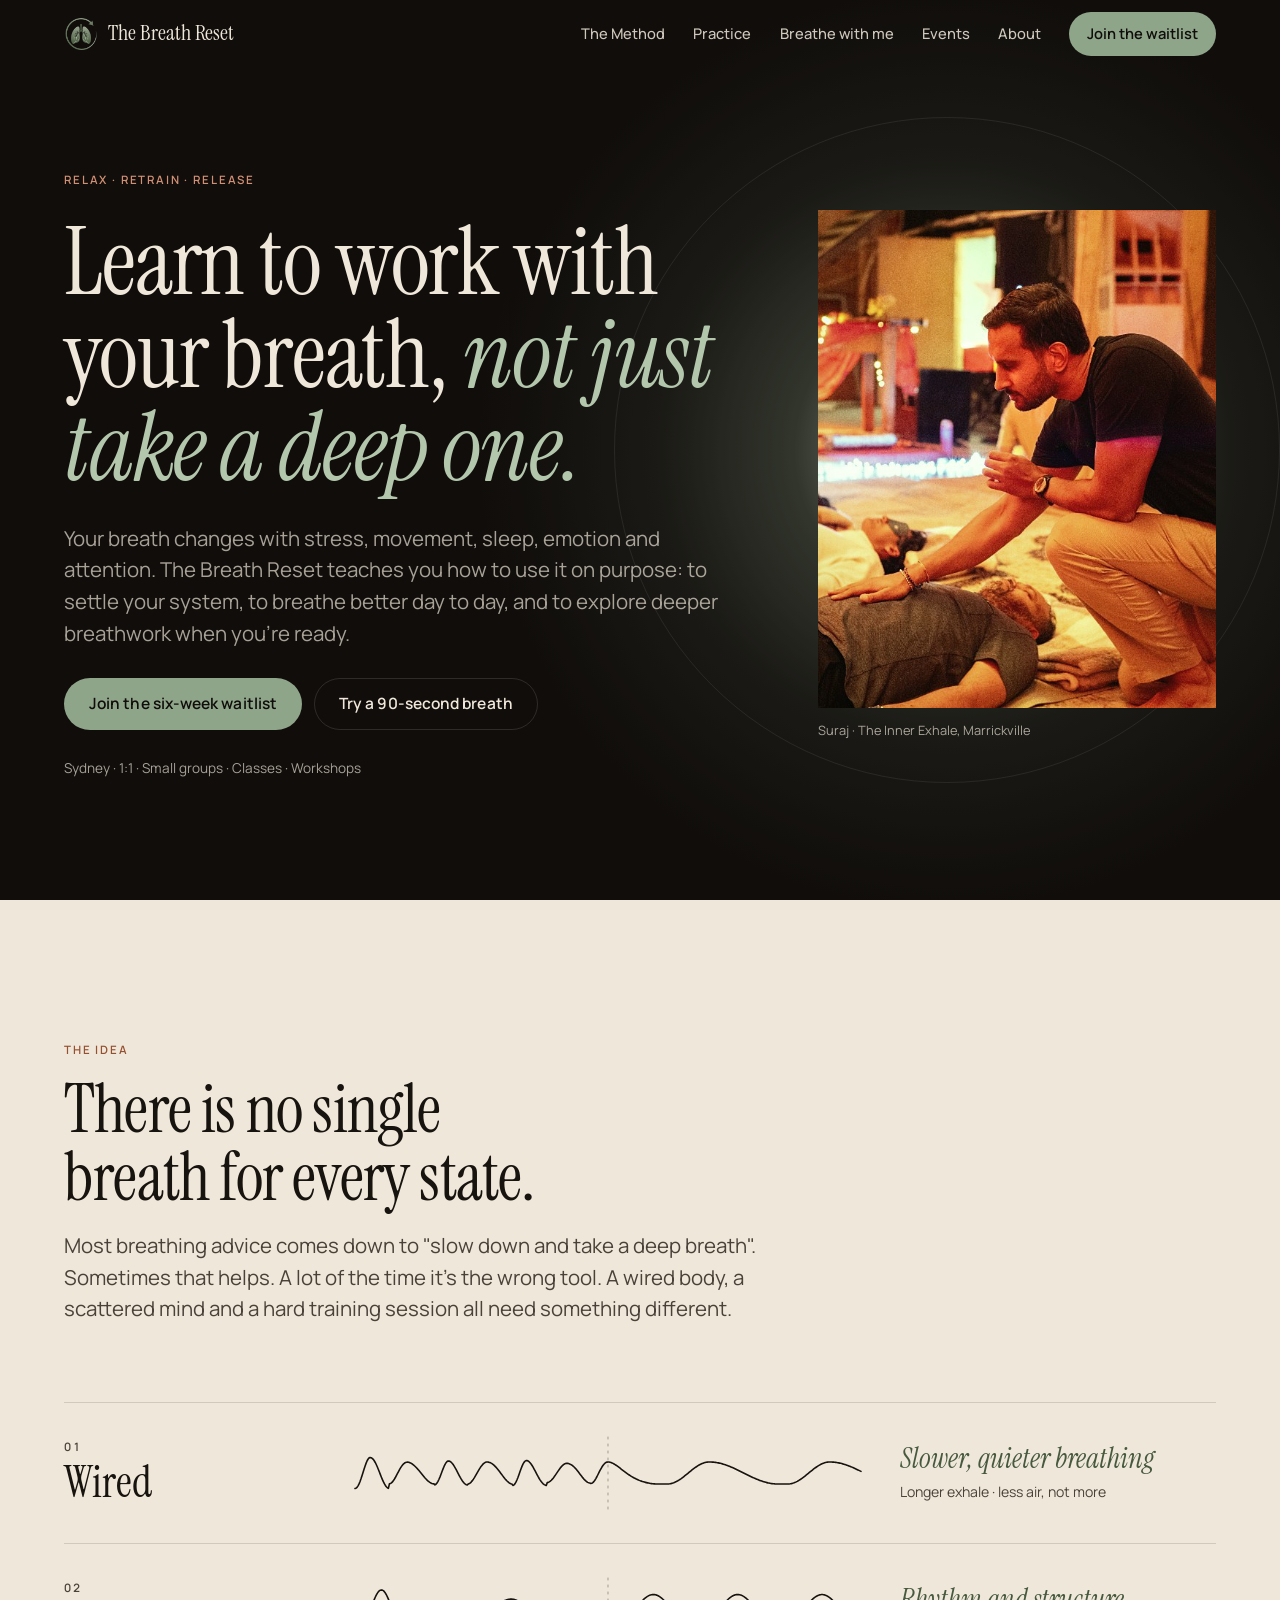
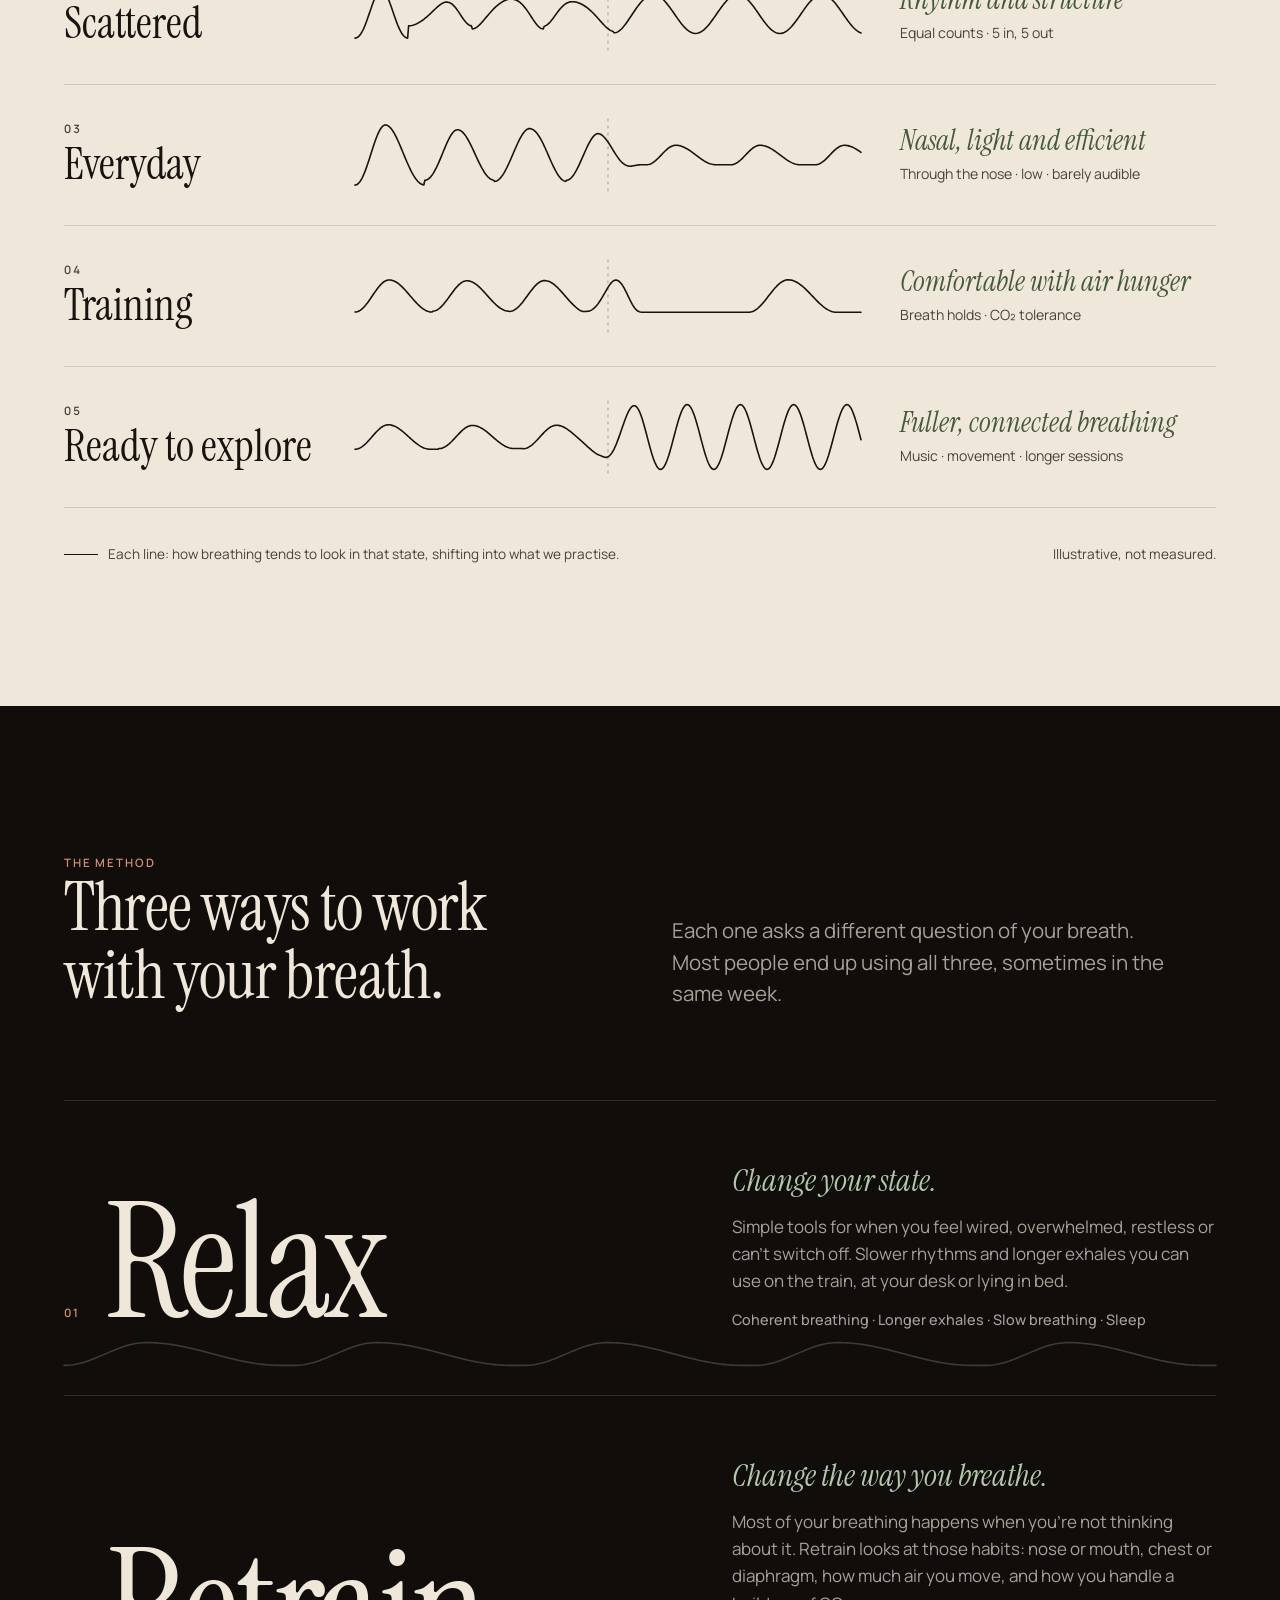
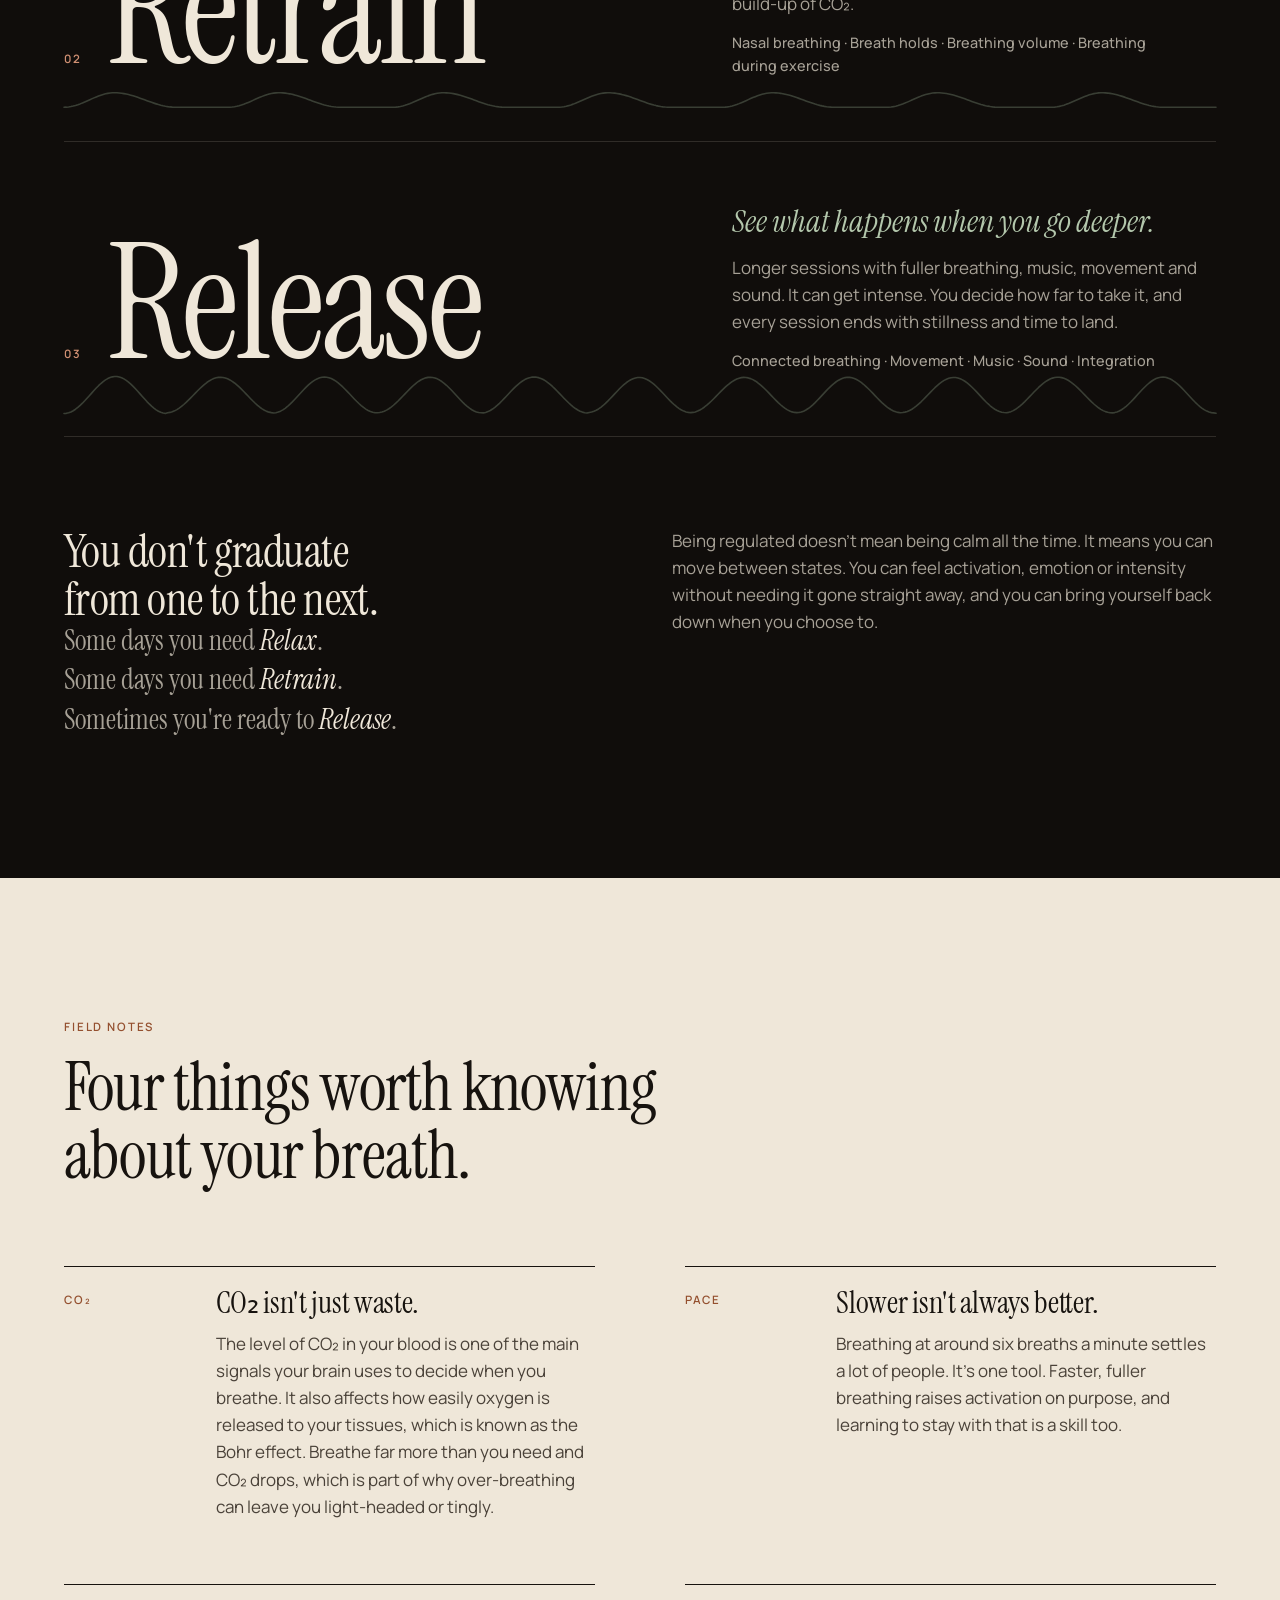
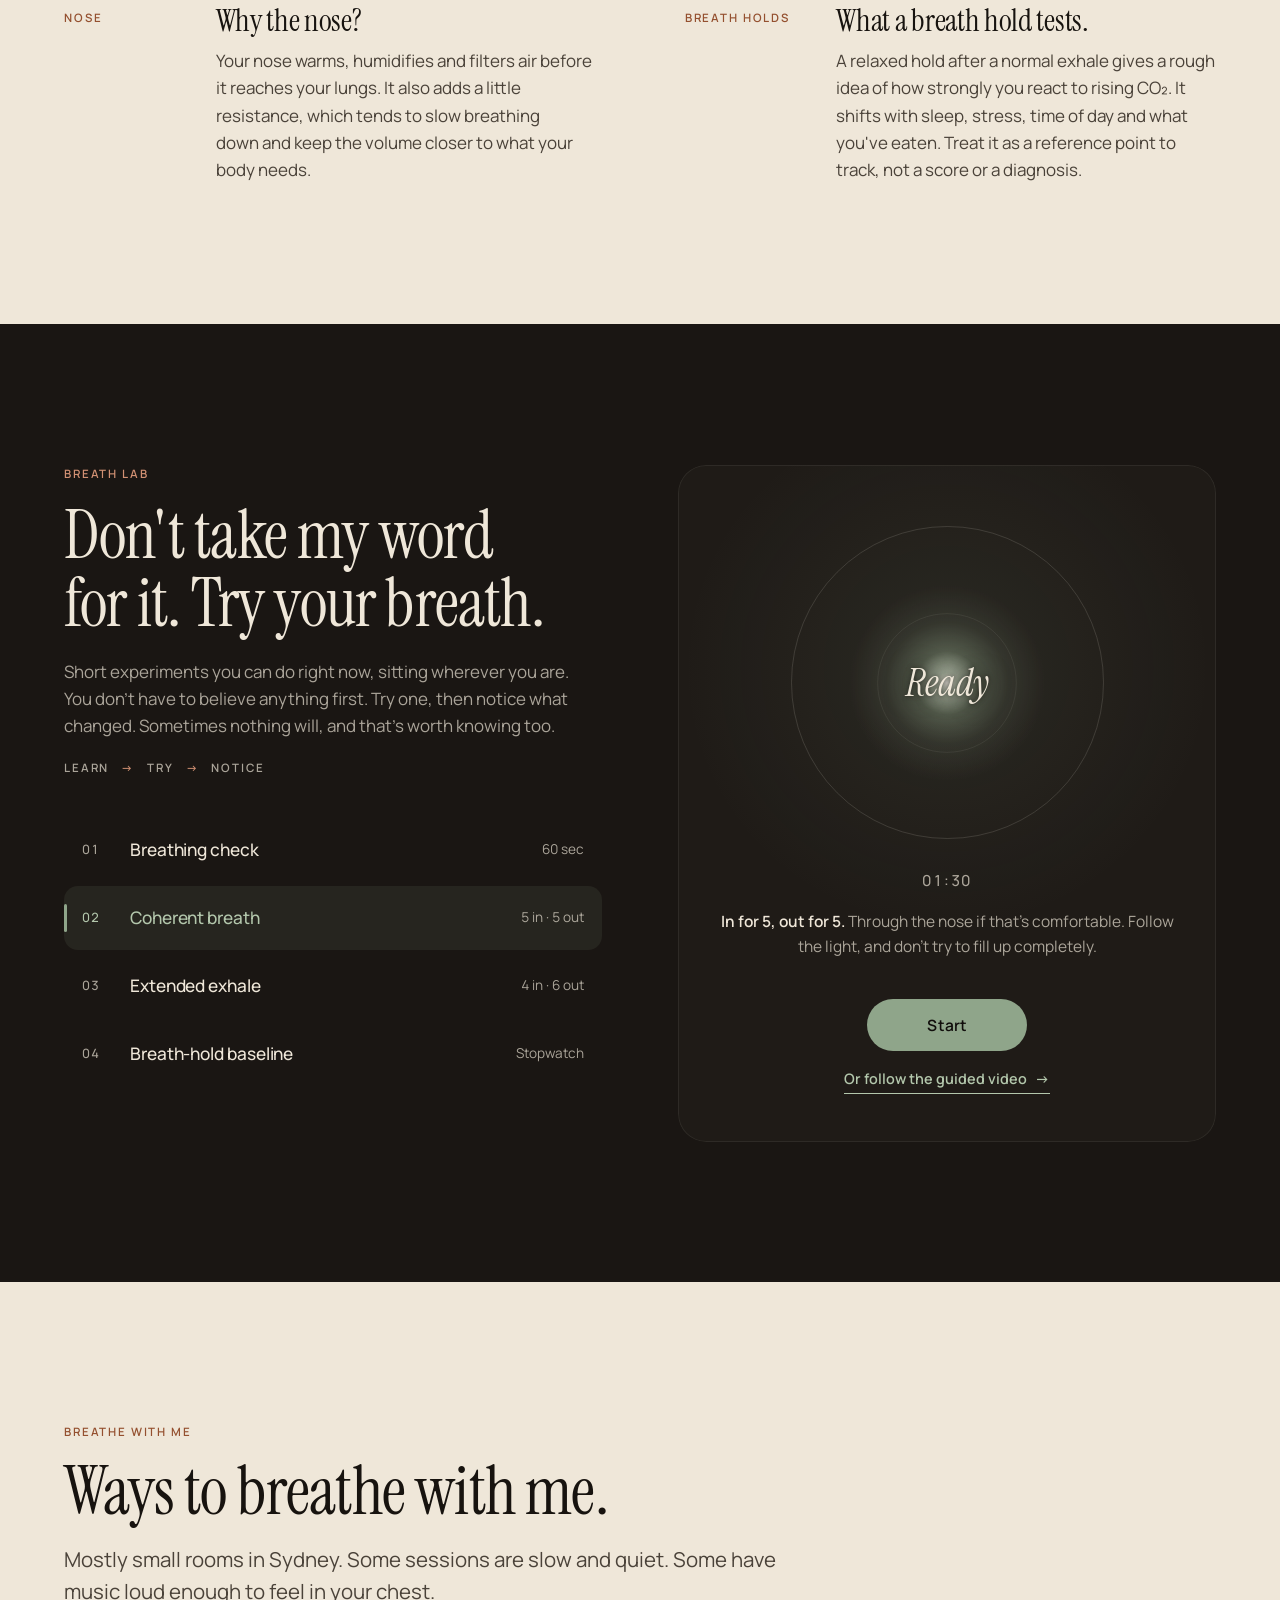
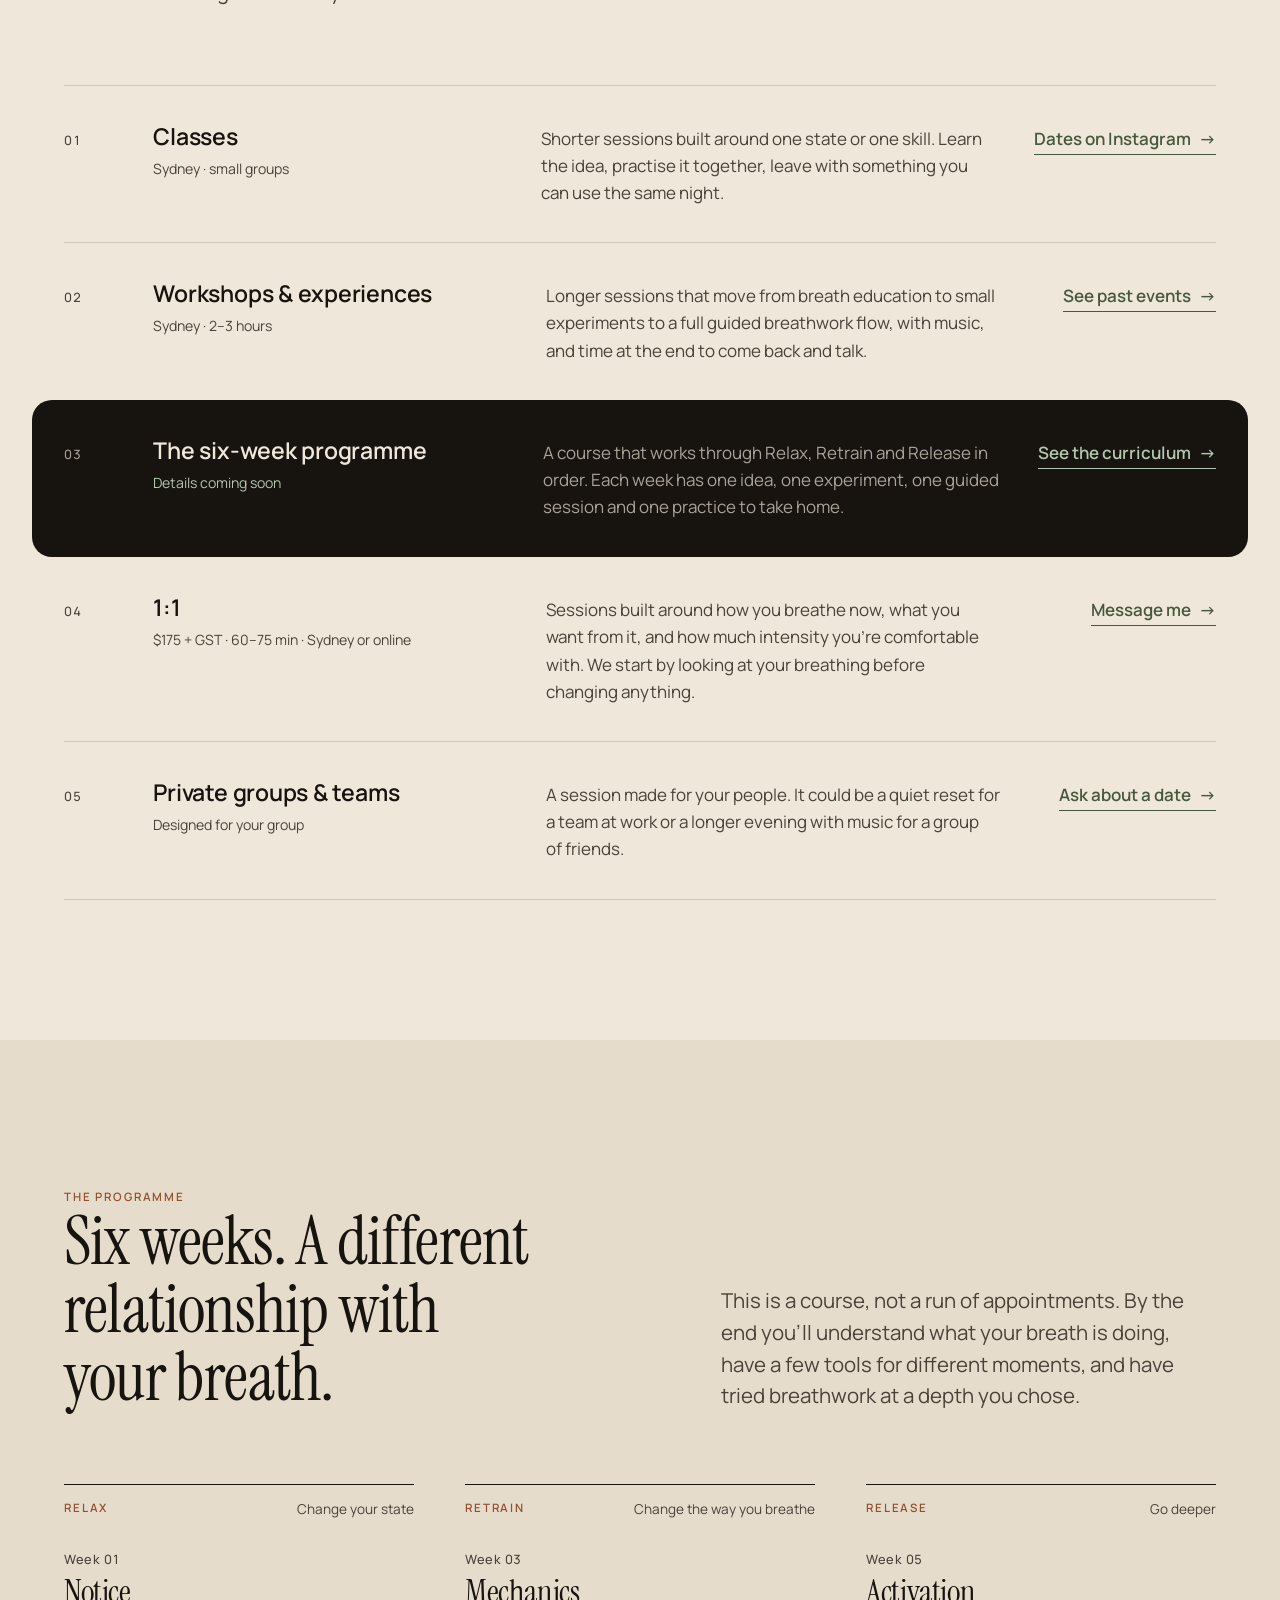
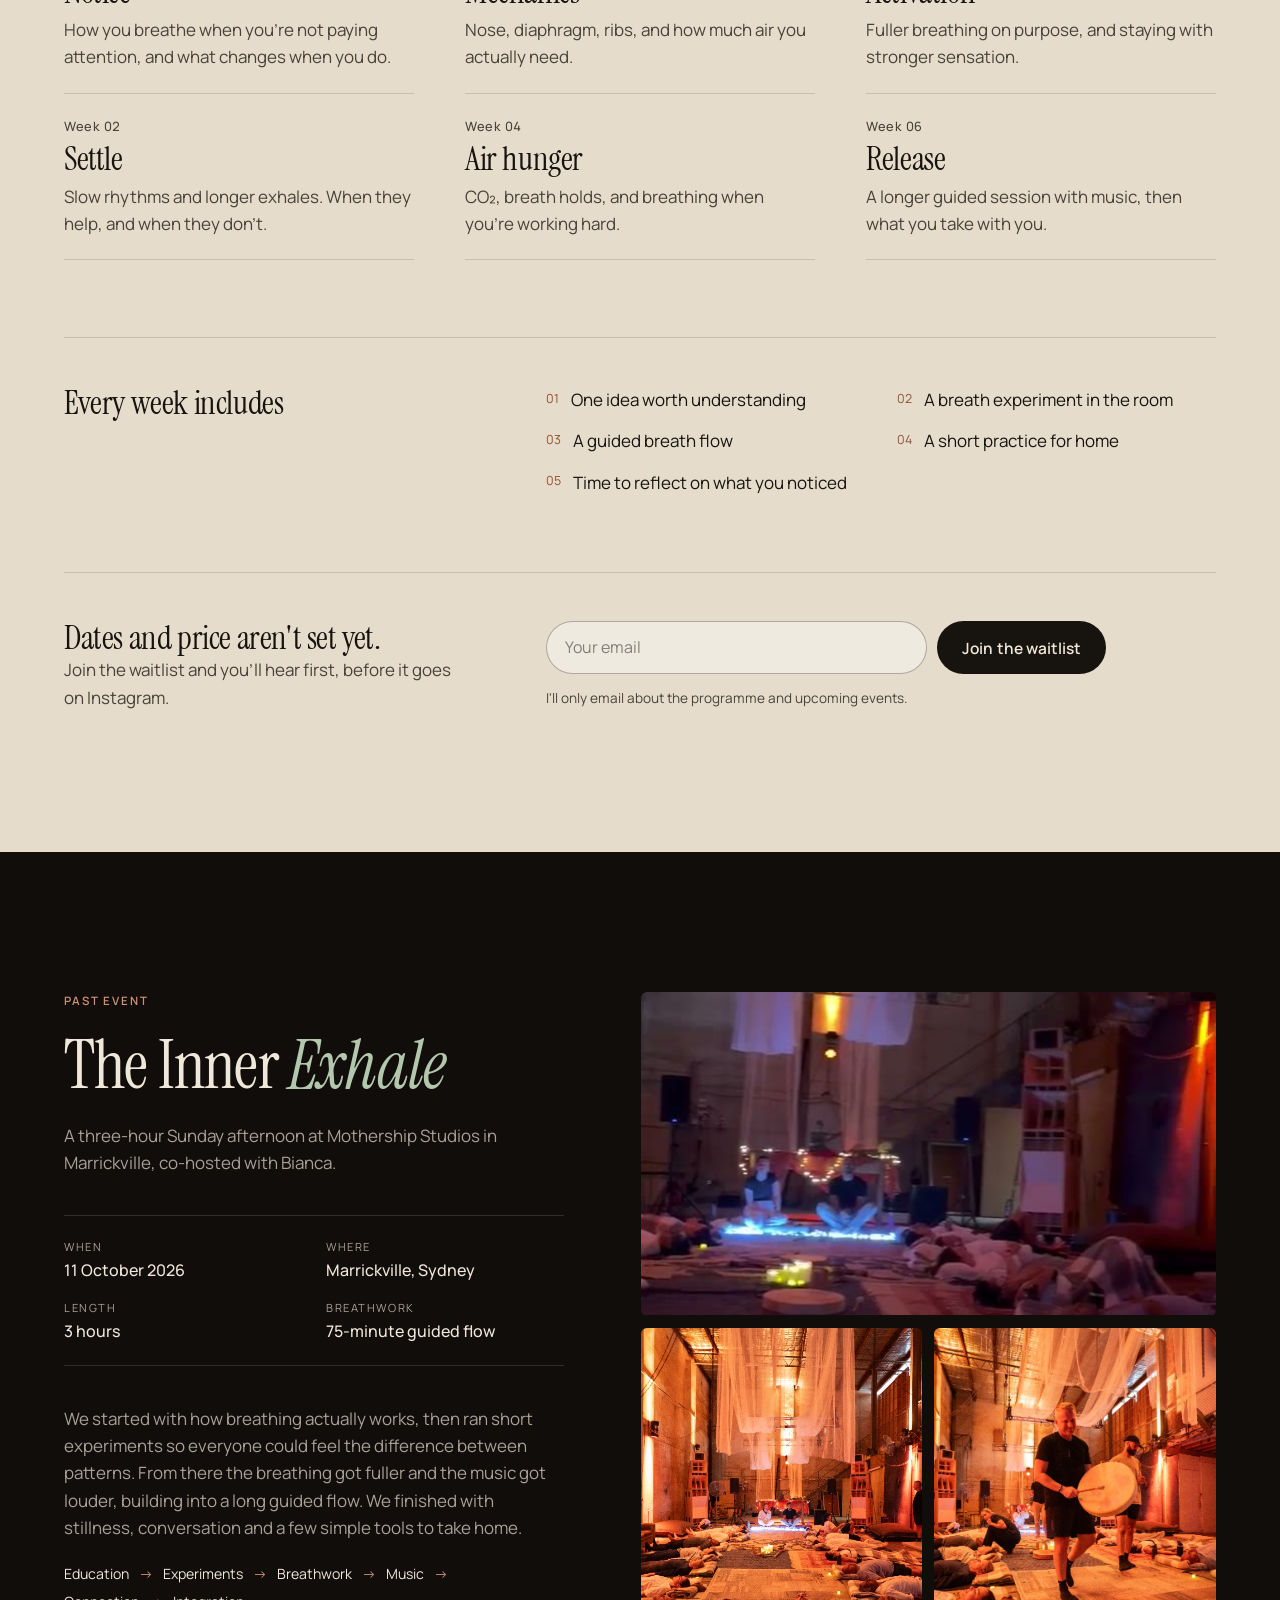
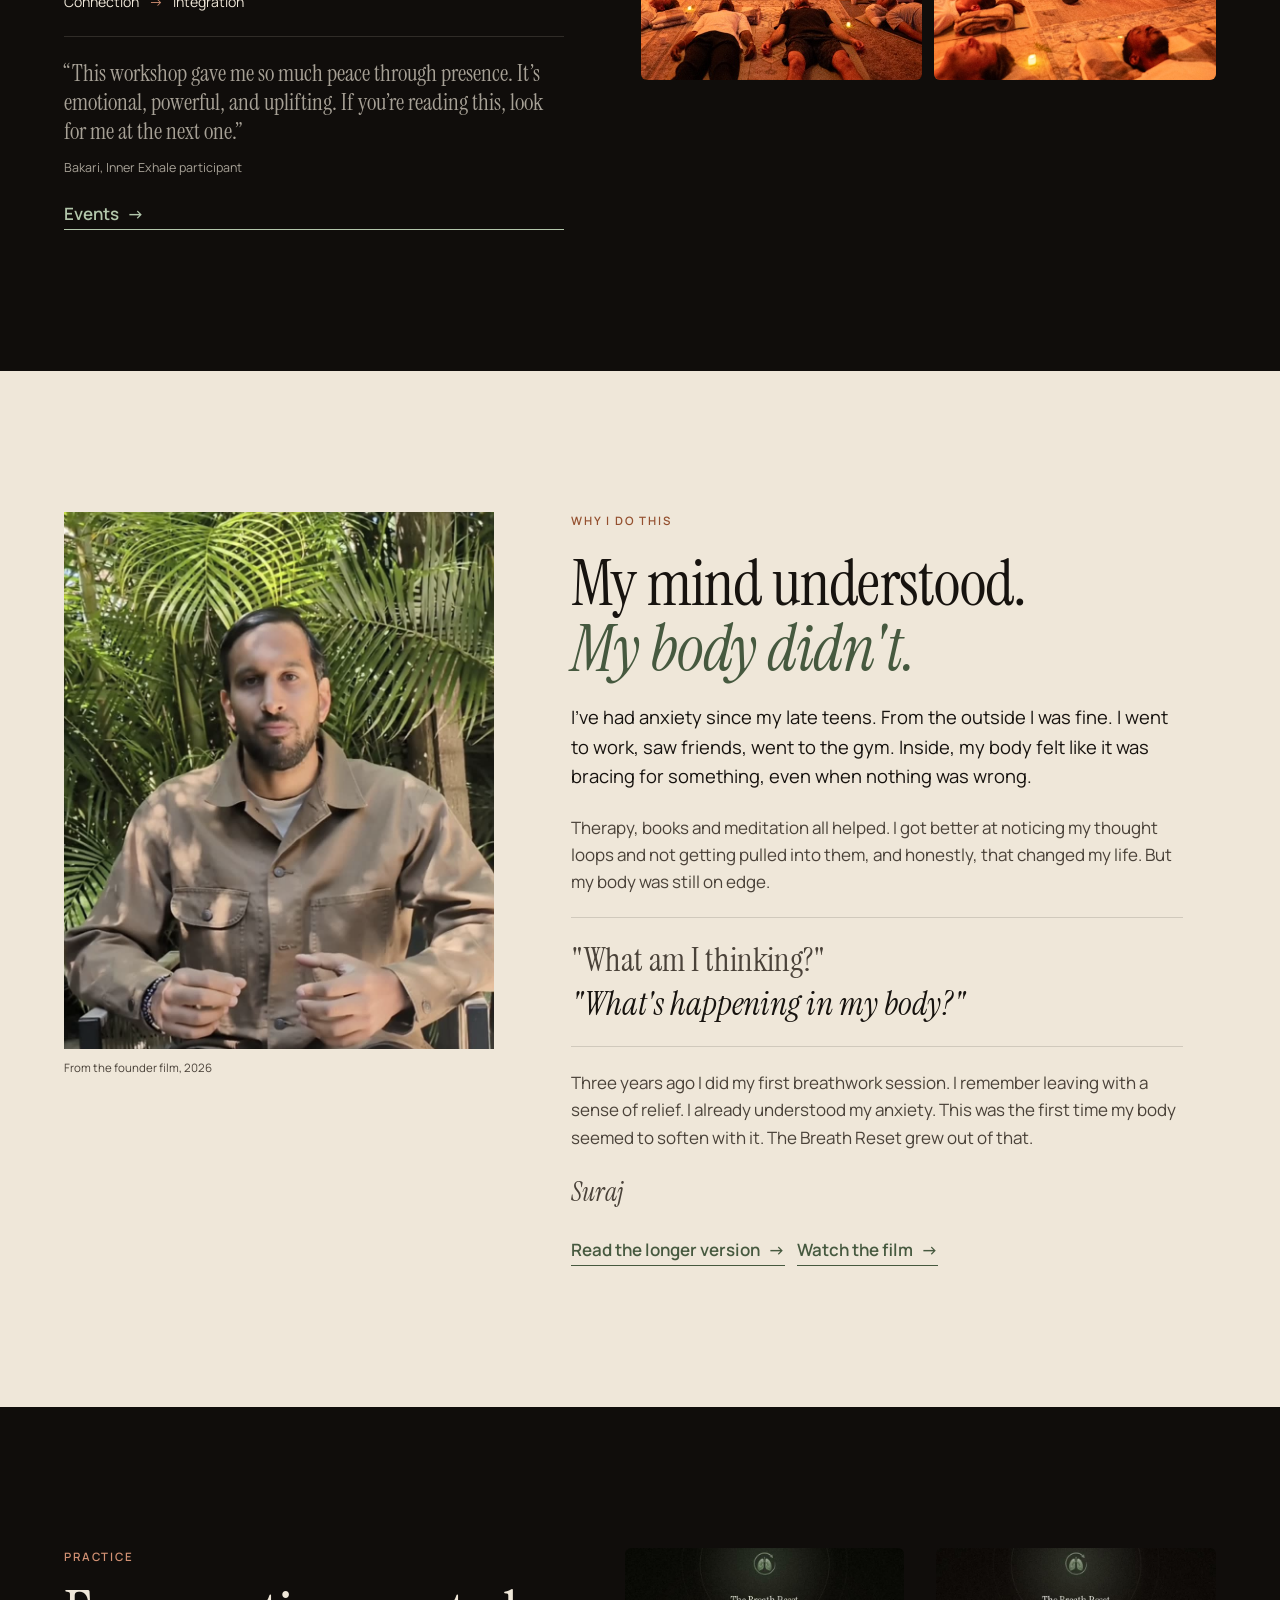
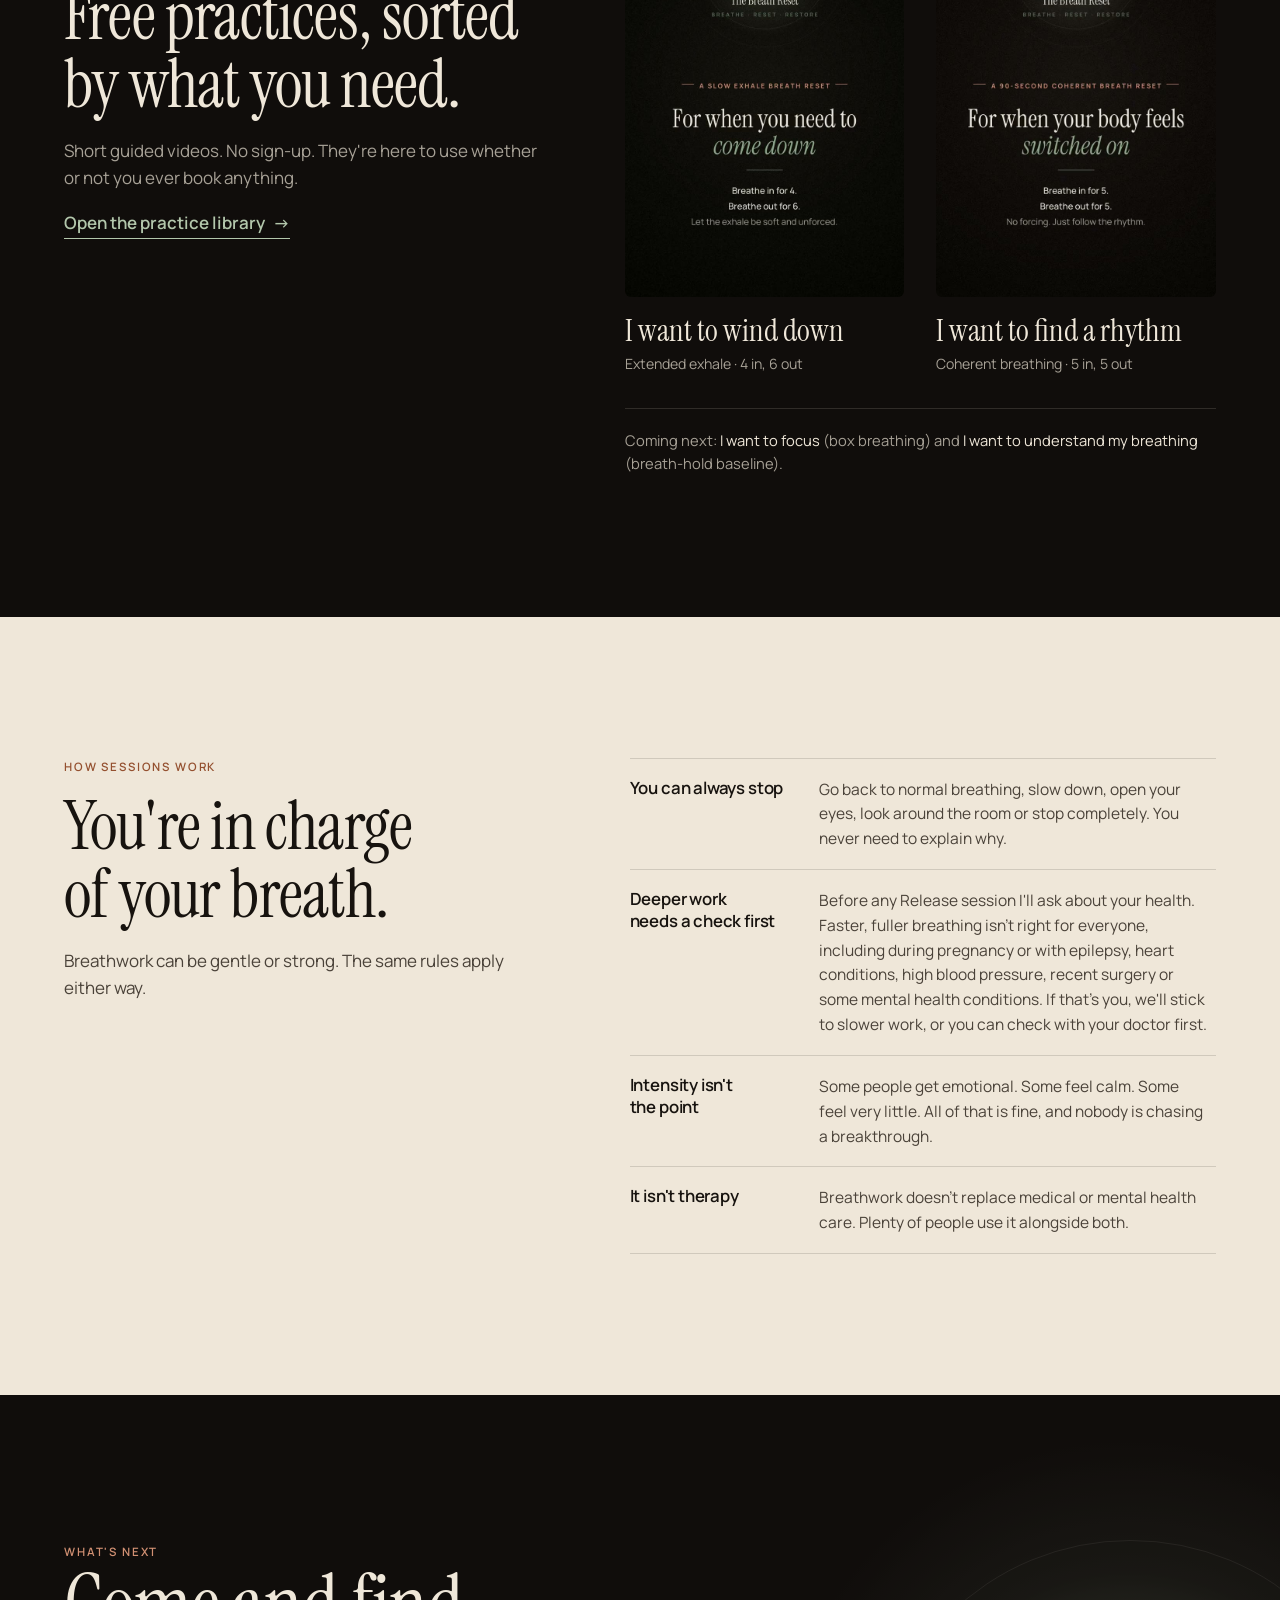
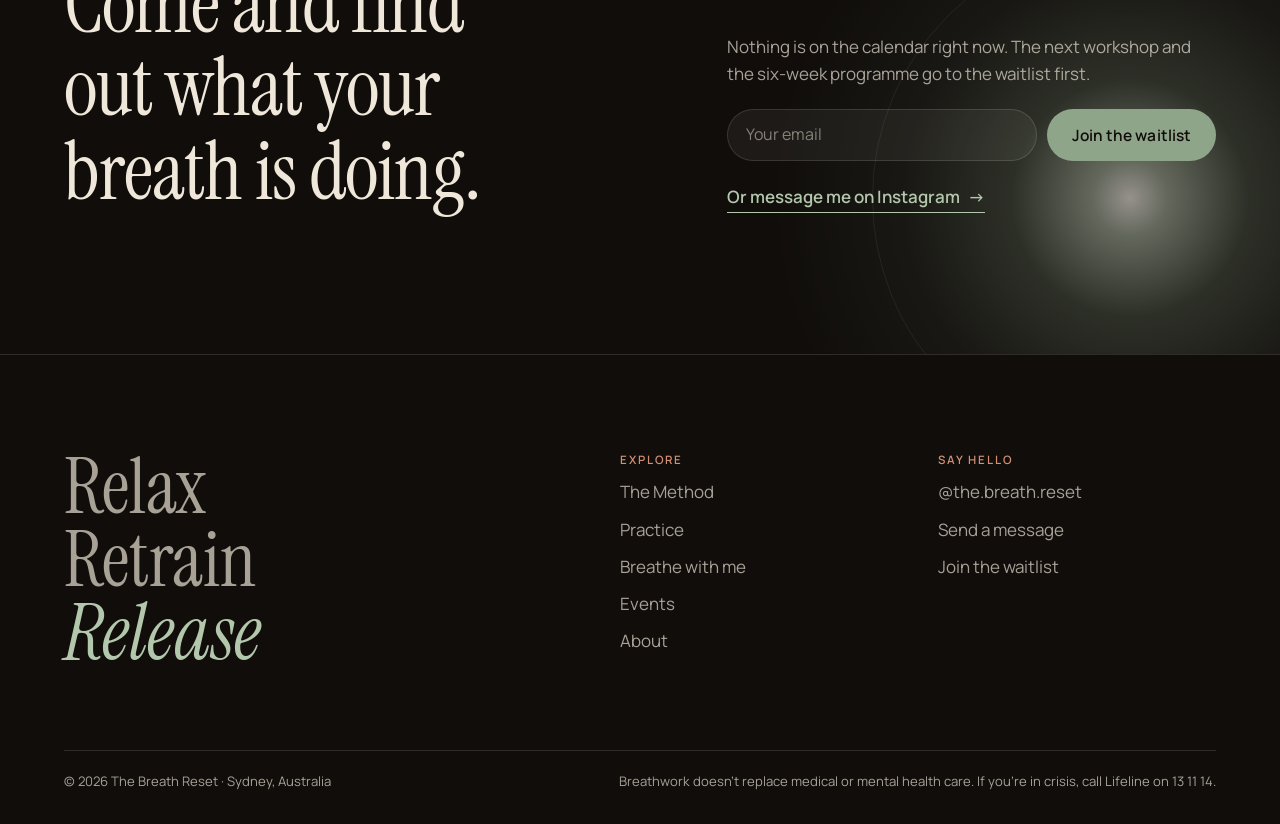
==== index.html @ 3b6b092a "Update event media and hero image for improved presentation - Modified events.html to enhance media " ====
<!doctype html>
<html lang="en-AU">
  <head>
    <meta charset="utf-8">
    <meta name="viewport" content="width=device-width, initial-scale=1, viewport-fit=cover">
    <title>The Breath Reset | Breathwork in Sydney with Suraj</title>
    <meta name="description" content="Breathwork classes, workshops and 1:1 sessions in Sydney. Practical breathing for stress, functional breathing and CO₂ tolerance, and deeper breathwork when you're ready.">
    <link rel="canonical" href="https://www.thebreathreset.com.au/">
    <meta property="og:title" content="The Breath Reset">
    <meta property="og:description" content="There's no single breath for every state. Relax. Retrain. Release.">
    <meta property="og:image" content="https://www.thebreathreset.com.au/assets/photos/hero-suraj-facilitating.jpg">
    <meta property="og:type" content="website">
    <meta name="theme-color" content="#100d0b">
    <link rel="icon" href="assets/brand/favicon.png" type="image/png" sizes="64x64">
    <link rel="apple-touch-icon" href="assets/brand/apple-touch-icon.png">
    <link rel="preconnect" href="https://fonts.googleapis.com">
    <link rel="preconnect" href="https://fonts.gstatic.com" crossorigin>
    <link href="https://fonts.googleapis.com/css2?family=Instrument+Serif:ital@0;1&family=Manrope:wght@400;500;600&display=swap" rel="stylesheet">
    <link rel="stylesheet" href="styles.css">
    <script>document.documentElement.classList.add("js")</script>
  </head>
  <body>
    <a class="skip-link" href="#main">Skip to content</a>

    <header class="site-header" data-header>
      <a class="brand" href="index.html" aria-label="The Breath Reset, home">
        <img src="assets/brand/logo.png" alt="" width="34" height="34">
        <span>The Breath Reset</span>
      </a>
      <button class="nav-toggle" type="button" aria-label="Open menu" aria-expanded="false" aria-controls="site-nav" data-nav-toggle><span></span><span></span></button>
      <nav class="site-nav" id="site-nav" aria-label="Main" data-nav>
        <a href="#method">The Method</a>
        <a href="practice.html">Practice</a>
        <a href="#breathe">Breathe with me</a>
        <a href="events.html">Events</a>
        <a href="about.html">About</a>
        <a class="nav-cta" href="#waitlist">Join the waitlist</a>
      </nav>
    </header>

    <main id="main">

      <!-- 1. Hero -->
      <section class="hero surface-night" aria-labelledby="hero-title">
        <div class="orb orb-breathing" aria-hidden="true"></div>
        <div class="wrap hero-grid">
          <div class="hero-copy">
            <p class="label">Relax · Retrain · Release</p>
            <h1 id="hero-title">Learn to work with your breath, <em>not just take a deep&nbsp;one.</em></h1>
            <p class="lede">Your breath changes with stress, movement, sleep, emotion and attention. The Breath Reset teaches you how to use it on purpose: to settle your system, to breathe better day to day, and to explore deeper breathwork when you're ready.</p>
            <div class="actions">
              <a class="button button-primary" href="#programme">Join the six-week waitlist</a>
              <a class="button button-ghost" href="#lab">Try a 90-second breath</a>
            </div>
            <p class="hero-meta">Sydney · 1:1 · Small groups · Classes · Workshops</p>
          </div>
          <figure class="hero-figure">
            <img src="assets/photos/hero-suraj-facilitating.jpg" alt="Suraj kneeling beside a participant, one hand resting on their chest, during a breathwork session" width="1024" height="682" fetchpriority="high">
            <figcaption>Suraj · The Inner Exhale, Marrickville</figcaption>
          </figure>
        </div>
      </section>

      <!-- 2. No single breath -->
      <section class="section surface-paper" aria-labelledby="states-title">
        <div class="wrap">
          <div class="section-head reveal">
            <p class="label">The idea</p>
            <h2 id="states-title">There is no single breath for every state.</h2>
            <p class="lede muted">Most breathing advice comes down to "slow down and take a deep breath". Sometimes that helps. A lot of the time it's the wrong tool. A wired body, a scattered mind and a hard training session all need something different.</p>
          </div>

          <ol class="states-list">
            <li class="state-row reveal">
              <p class="state-name"><small>01</small>Wired</p>
              <svg class="trace trace-draw" data-trace="wired" viewBox="0 0 1000 100" preserveAspectRatio="none" aria-hidden="true"></svg>
              <p class="state-breath"><strong>Slower, quieter breathing</strong><span>Longer exhale · less air, not more</span></p>
            </li>
            <li class="state-row reveal">
              <p class="state-name"><small>02</small>Scattered</p>
              <svg class="trace trace-draw" data-trace="scattered" viewBox="0 0 1000 100" preserveAspectRatio="none" aria-hidden="true"></svg>
              <p class="state-breath"><strong>Rhythm and structure</strong><span>Equal counts · 5 in, 5 out</span></p>
            </li>
            <li class="state-row reveal">
              <p class="state-name"><small>03</small>Everyday</p>
              <svg class="trace trace-draw" data-trace="everyday" viewBox="0 0 1000 100" preserveAspectRatio="none" aria-hidden="true"></svg>
              <p class="state-breath"><strong>Nasal, light and efficient</strong><span>Through the nose · low · barely audible</span></p>
            </li>
            <li class="state-row reveal">
              <p class="state-name"><small>04</small>Training</p>
              <svg class="trace trace-draw" data-trace="training" viewBox="0 0 1000 100" preserveAspectRatio="none" aria-hidden="true"></svg>
              <p class="state-breath"><strong>Comfortable with air hunger</strong><span>Breath holds · CO₂ tolerance</span></p>
            </li>
            <li class="state-row reveal">
              <p class="state-name"><small>05</small>Ready to explore</p>
              <svg class="trace trace-draw" data-trace="explore" viewBox="0 0 1000 100" preserveAspectRatio="none" aria-hidden="true"></svg>
              <p class="state-breath"><strong>Fuller, connected breathing</strong><span>Music · movement · longer sessions</span></p>
            </li>
          </ol>
          <div class="states-foot">
            <span class="legend">Each line: how breathing tends to look in that state, shifting into what we practise.</span>
            <span>Illustrative, not measured.</span>
          </div>
        </div>
      </section>

      <!-- 3. Method -->
      <section class="section surface-night" id="method" aria-labelledby="method-title">
        <div class="wrap">
          <div class="method-intro reveal">
            <div>
              <p class="label">The method</p>
              <h2 id="method-title">Three ways to work with your breath.</h2>
            </div>
            <p class="lede">Each one asks a different question of your breath. Most people end up using all three, sometimes in the same week.</p>
          </div>

          <article class="pillar reveal" aria-labelledby="p-relax">
            <div class="pillar-word">
              <span class="label">01</span>
              <h3 id="p-relax">Relax</h3>
            </div>
            <div class="pillar-body">
              <p class="pillar-line">Change your state.</p>
              <p>Simple tools for when you feel wired, overwhelmed, restless or can't switch off. Slower rhythms and longer exhales you can use on the train, at your desk or lying in bed.</p>
              <p class="pillar-examples">Coherent breathing · Longer exhales · Slow breathing · Sleep</p>
            </div>
            <svg class="trace" data-trace="relax" viewBox="0 0 1000 100" preserveAspectRatio="none" aria-hidden="true"></svg>
          </article>

          <article class="pillar reveal" aria-labelledby="p-retrain">
            <div class="pillar-word">
              <span class="label">02</span>
              <h3 id="p-retrain">Retrain</h3>
            </div>
            <div class="pillar-body">
              <p class="pillar-line">Change the way you breathe.</p>
              <p>Most of your breathing happens when you're not thinking about it. Retrain looks at those habits: nose or mouth, chest or diaphragm, how much air you move, and how you handle a build-up of CO₂.</p>
              <p class="pillar-examples">Nasal breathing · Breath holds · Breathing volume · Breathing during exercise</p>
            </div>
            <svg class="trace" data-trace="retrain" viewBox="0 0 1000 100" preserveAspectRatio="none" aria-hidden="true"></svg>
          </article>

          <article class="pillar reveal" aria-labelledby="p-release">
            <div class="pillar-word">
              <span class="label">03</span>
              <h3 id="p-release">Release</h3>
            </div>
            <div class="pillar-body">
              <p class="pillar-line">See what happens when you go deeper.</p>
              <p>Longer sessions with fuller breathing, music, movement and sound. It can get intense. You decide how far to take it, and every session ends with stillness and time to land.</p>
              <p class="pillar-examples">Connected breathing · Movement · Music · Sound · Integration</p>
            </div>
            <svg class="trace" data-trace="release" viewBox="0 0 1000 100" preserveAspectRatio="none" aria-hidden="true"></svg>
          </article>

          <div class="method-outro reveal">
            <div>
              <h3>You don't graduate from one to the next.</h3>
              <p class="days">
                <span>Some days you need <em>Relax</em>.</span>
                <span>Some days you need <em>Retrain</em>.</span>
                <span>Sometimes you're ready to <em>Release</em>.</span>
              </p>
            </div>
            <p class="muted">Being regulated doesn't mean being calm all the time. It means you can move between states. You can feel activation, emotion or intensity without needing it gone straight away, and you can bring yourself back down when you choose to.</p>
          </div>
        </div>
      </section>

      <!-- Field notes -->
      <section class="section surface-paper" aria-labelledby="notes-title">
        <div class="wrap">
          <div class="section-head reveal">
            <p class="label">Field notes</p>
            <h2 id="notes-title">Four things worth knowing about your breath.</h2>
          </div>
          <div class="notes">
            <article class="note reveal">
              <p class="label">CO₂</p>
              <h3>CO₂ isn't just waste.</h3>
              <p>The level of CO₂ in your blood is one of the main signals your brain uses to decide when you breathe. It also affects how easily oxygen is released to your tissues, which is known as the Bohr effect. Breathe far more than you need and CO₂ drops, which is part of why over-breathing can leave you light-headed or tingly.</p>
            </article>
            <article class="note reveal">
              <p class="label">Pace</p>
              <h3>Slower isn't always better.</h3>
              <p>Breathing at around six breaths a minute settles a lot of people. It's one tool. Faster, fuller breathing raises activation on purpose, and learning to stay with that is a skill too.</p>
            </article>
            <article class="note reveal">
              <p class="label">Nose</p>
              <h3>Why the nose?</h3>
              <p>Your nose warms, humidifies and filters air before it reaches your lungs. It also adds a little resistance, which tends to slow breathing down and keep the volume closer to what your body needs.</p>
            </article>
            <article class="note reveal">
              <p class="label">Breath holds</p>
              <h3>What a breath hold tests.</h3>
              <p>A relaxed hold after a normal exhale gives a rough idea of how strongly you react to rising CO₂. It shifts with sleep, stress, time of day and what you've eaten. Treat it as a reference point to track, not a score or a diagnosis.</p>
            </article>
          </div>
        </div>
      </section>

      <!-- 4. Breath Lab -->
      <section class="section surface-night-2" id="lab" aria-labelledby="lab-title">
        <div class="wrap lab">
          <div class="lab-head reveal">
            <p class="label">Breath Lab</p>
            <h2 id="lab-title">Don't take my word for it. Try your breath.</h2>
            <p>Short experiments you can do right now, sitting wherever you are. You don't have to believe anything first. Try one, then notice what changed. Sometimes nothing will, and that's worth knowing too.</p>
            <p class="lab-steps" aria-label="Learn, try, notice"><span>Learn</span><span>Try</span><span>Notice</span></p>

            <div class="lab-modes" role="group" aria-label="Choose an experiment">
              <button class="lab-mode" type="button" data-lab-mode="check" aria-pressed="false">
                <span class="num">01</span><strong>Breathing check</strong><small>60 sec</small>
              </button>
              <button class="lab-mode" type="button" data-lab-mode="coherent" aria-pressed="true">
                <span class="num">02</span><strong>Coherent breath</strong><small>5 in · 5 out</small>
              </button>
              <button class="lab-mode" type="button" data-lab-mode="exhale" aria-pressed="false">
                <span class="num">03</span><strong>Extended exhale</strong><small>4 in · 6 out</small>
              </button>
              <button class="lab-mode" type="button" data-lab-mode="hold" aria-pressed="false">
                <span class="num">04</span><strong>Breath-hold baseline</strong><small>Stopwatch</small>
              </button>
            </div>
          </div>

          <!-- VIDEO SLOTS: once filmed, add guided videos for the breathing check and
               breath-hold baseline to practice.html and set data-video on the matching
               mode in script.js (LAB_MODES[mode].video). -->
          <div class="lab-panel reveal" data-lab aria-live="off">
            <div class="lab-stage" aria-hidden="true">
              <span class="ring"></span>
              <div class="orb" data-lab-orb></div>
              <span class="lab-cue" data-lab-cue>Ready</span>
            </div>
            <p class="lab-readout" data-lab-readout>01:30</p>
            <p class="lab-text" data-lab-text aria-live="polite"></p>
            <button class="button button-primary" type="button" data-lab-start>Start</button>
            <p class="lab-caveat" data-lab-caveat hidden></p>
            <p class="lab-more" data-lab-more hidden></p>
          </div>
        </div>
      </section>

      <!-- 5. Breathe with me -->
      <section class="section surface-paper" id="breathe" aria-labelledby="breathe-title">
        <div class="wrap">
          <div class="section-head reveal">
            <p class="label">Breathe with me</p>
            <h2 id="breathe-title">Ways to breathe with me.</h2>
            <p class="lede muted">Mostly small rooms in Sydney. Some sessions are slow and quiet. Some have music loud enough to feel in your chest.</p>
          </div>

          <ol class="formats">
            <li class="format reveal">
              <span class="num">01</span>
              <div>
                <h3>Classes</h3>
                <span class="format-meta">Sydney · small groups</span>
              </div>
              <p>Shorter sessions built around one state or one skill. Learn the idea, practise it together, leave with something you can use the same night.</p>
              <a class="arrow-link format-action" href="https://www.instagram.com/the.breath.reset/" target="_blank" rel="noopener">Dates on Instagram</a>
            </li>
            <li class="format reveal">
              <span class="num">02</span>
              <div>
                <h3>Workshops &amp; experiences</h3>
                <span class="format-meta">Sydney · 2–3 hours</span>
              </div>
              <p>Longer sessions that move from breath education to small experiments to a full guided breathwork flow, with music, and time at the end to come back and talk.</p>
              <a class="arrow-link format-action" href="events.html">See past events</a>
            </li>
            <li class="format format-featured reveal">
              <span class="num">03</span>
              <div>
                <h3>The six-week programme</h3>
                <span class="format-meta">Details coming soon</span>
              </div>
              <p>A course that works through Relax, Retrain and Release in order. Each week has one idea, one experiment, one guided session and one practice to take home.</p>
              <a class="arrow-link format-action" href="#programme">See the curriculum</a>
            </li>
            <li class="format reveal">
              <span class="num">04</span>
              <div>
                <h3>1:1</h3>
                <span class="format-meta">$175 + GST · 60–75 min · Sydney or online</span>
              </div>
              <p>Sessions built around how you breathe now, what you want from it, and how much intensity you're comfortable with. We start by looking at your breathing before changing anything.</p>
              <a class="arrow-link format-action" href="https://ig.me/m/the.breath.reset" target="_blank" rel="noopener">Message me</a>
            </li>
            <li class="format reveal">
              <span class="num">05</span>
              <div>
                <h3>Private groups &amp; teams</h3>
                <span class="format-meta">Designed for your group</span>
              </div>
              <p>A session made for your people. It could be a quiet reset for a team at work or a longer evening with music for a group of friends.</p>
              <a class="arrow-link format-action" href="https://ig.me/m/the.breath.reset" target="_blank" rel="noopener">Ask about a date</a>
            </li>
          </ol>
        </div>
      </section>

      <!-- 6. Six-week programme -->
      <section class="section surface-paper-2" id="programme" aria-labelledby="programme-title">
        <div class="wrap">
          <div class="programme-head reveal">
            <div>
              <p class="label">The programme</p>
              <h2 id="programme-title">Six weeks. A different relationship with your breath.</h2>
            </div>
            <p class="lede">This is a course, not a run of appointments. By the end you'll understand what your breath is doing, have a few tools for different moments, and have tried breathwork at a depth you chose.</p>
          </div>

          <ol class="weeks reveal">
            <li class="phase">
              <p class="phase-head"><span class="label">Relax</span><span class="phase-line">Change your state</span></p>
              <div class="week">
                <span class="num">Week 01</span>
                <h3>Notice</h3>
                <p>How you breathe when you're not paying attention, and what changes when you do.</p>
              </div>
              <div class="week">
                <span class="num">Week 02</span>
                <h3>Settle</h3>
                <p>Slow rhythms and longer exhales. When they help, and when they don't.</p>
              </div>
            </li>
            <li class="phase">
              <p class="phase-head"><span class="label">Retrain</span><span class="phase-line">Change the way you breathe</span></p>
              <div class="week">
                <span class="num">Week 03</span>
                <h3>Mechanics</h3>
                <p>Nose, diaphragm, ribs, and how much air you actually need.</p>
              </div>
              <div class="week">
                <span class="num">Week 04</span>
                <h3>Air hunger</h3>
                <p>CO₂, breath holds, and breathing when you're working hard.</p>
              </div>
            </li>
            <li class="phase">
              <p class="phase-head"><span class="label">Release</span><span class="phase-line">Go deeper</span></p>
              <div class="week">
                <span class="num">Week 05</span>
                <h3>Activation</h3>
                <p>Fuller breathing on purpose, and staying with stronger sensation.</p>
              </div>
              <div class="week">
                <span class="num">Week 06</span>
                <h3>Release</h3>
                <p>A longer guided session with music, then what you take with you.</p>
              </div>
            </li>
          </ol>

          <div class="week-includes reveal">
            <div>
              <h3>Every week includes</h3>
            </div>
            <ol>
              <li>One idea worth understanding</li>
              <li>A breath experiment in the room</li>
              <li>A guided breath flow</li>
              <li>A short practice for home</li>
              <li>Time to reflect on what you noticed</li>
            </ol>
          </div>

          <div class="week-includes reveal" id="waitlist">
            <div>
              <h3>Dates and price aren't set yet.</h3>
              <p class="muted">Join the waitlist and you'll hear first, before it goes on Instagram.</p>
            </div>
            <form class="waitlist" action="https://formspree.io/f/FORMSPREE_FORM_ID" method="POST" data-waitlist>
              <input type="hidden" name="list" value="Six-week programme">
              <input type="hidden" name="_subject" value="Waitlist: six-week programme">
              <label class="visually-hidden" for="wl-programme">Email address</label>
              <div class="waitlist-row">
                <input id="wl-programme" type="email" name="email" placeholder="Your email" autocomplete="email" required>
                <button class="button button-primary" type="submit">Join the waitlist</button>
              </div>
              <input class="hp" type="text" name="_gotcha" tabindex="-1" autocomplete="off" aria-hidden="true">
              <p class="waitlist-note">I'll only email about the programme and upcoming events.</p>
              <p class="waitlist-status" role="status" aria-live="polite"></p>
            </form>
          </div>
        </div>
      </section>

      <!-- 7. Past event -->
      <section class="section surface-night" aria-labelledby="event-title">
        <div class="wrap event-feature">
          <div class="event-feature-copy reveal">
            <p class="label">Past event</p>
            <h2 id="event-title">The Inner <em>Exhale</em></h2>
            <p>A three-hour Sunday afternoon at Mothership Studios in Marrickville, co-hosted with Bianca.</p>
            <dl class="event-facts">
              <div><dt>When</dt><dd>11 October 2026</dd></div>
              <div><dt>Where</dt><dd>Marrickville, Sydney</dd></div>
              <div><dt>Length</dt><dd>3 hours</dd></div>
              <div><dt>Breathwork</dt><dd>75-minute guided flow</dd></div>
            </dl>
            <p>We started with how breathing actually works, then ran short experiments so everyone could feel the difference between patterns. From there the breathing got fuller and the music got louder, building into a long guided flow. We finished with stillness, conversation and a few simple tools to take home.</p>
            <ol class="event-arc" aria-label="How the afternoon ran">
              <li>Education</li><li>Experiments</li><li>Breathwork</li><li>Music</li><li>Connection</li><li>Integration</li>
            </ol>
            <blockquote class="event-quote">
              <p>“This workshop gave me so much peace through presence. It’s emotional, powerful, and uplifting. If you’re reading this, look for me at the next one.”</p>
              <cite>Bakari, Inner Exhale participant</cite>
            </blockquote>
            <a class="arrow-link" href="events.html">Events</a>
          </div>

          <div class="event-gallery reveal">
            <figure class="event-media event-media-wide">
              <video data-ambient muted loop playsinline preload="metadata" poster="assets/events/inner-exhale/inner-exhale-poster.jpg" width="1024" height="576" aria-label="A slow pan across the room during the guided breathwork at The Inner Exhale">
                <source src="assets/events/inner-exhale/inner-exhale-web.mp4" type="video/mp4">
              </video>
            </figure>
            <figure class="event-media event-media-tall">
              <img src="assets/events/inner-exhale/inner-exhale-room.jpg" alt="The warehouse at Mothership Studios in low amber light, with participants lying on rugs either side of Suraj and Bianca at the front" width="1024" height="682" loading="lazy" decoding="async">
            </figure>
            <figure class="event-media event-media-tall">
              <img src="assets/events/inner-exhale/inner-exhale-drum.jpg" alt="A frame drum carried slowly between the rows of people lying on the floor" width="682" height="1024" loading="lazy" decoding="async">
            </figure>
          </div>
        </div>
      </section>

      <!-- 8. Founder -->
      <section class="section surface-paper" aria-labelledby="founder-title">
        <div class="wrap founder">
          <!-- PHOTO SLOT: founder-candid. Replace with a relaxed, unposed photo of Suraj
               (assets/photos/founder-candid.jpg). Currently a still from the founder film. -->
          <figure class="founder-figure reveal">
            <img src="assets/photos/suraj-founder-film-2.jpg" alt="Suraj talking to camera in the founder film" width="900" height="1600" loading="lazy" decoding="async">
            <figcaption>From the founder film, 2026</figcaption>
          </figure>
          <div class="founder-copy reveal">
            <p class="label">Why I do this</p>
            <h2 id="founder-title">My mind understood. <em>My body didn't.</em></h2>
            <p class="first">I've had anxiety since my late teens. From the outside I was fine. I went to work, saw friends, went to the gym. Inside, my body felt like it was bracing for something, even when nothing was wrong.</p>
            <p>Therapy, books and meditation all helped. I got better at noticing my thought loops and not getting pulled into them, and honestly, that changed my life. But my body was still on edge.</p>
            <div class="questions" aria-label="The question that changed">
              <span class="was">"What am I thinking?"</span>
              <span class="now">"What's happening in my body?"</span>
            </div>
            <p>Three years ago I did my first breathwork session. I remember leaving with a sense of relief. I already understood my anxiety. This was the first time my body seemed to soften with it. The Breath Reset grew out of that.</p>
            <p class="signature">Suraj</p>
            <div class="actions">
              <a class="arrow-link" href="about.html">Read the longer version</a>
              <a class="arrow-link" href="about.html#film">Watch the film</a>
            </div>
          </div>
        </div>
      </section>

      <!-- 9. Practice library -->
      <section class="section surface-night" aria-labelledby="practice-title">
        <div class="wrap want">
          <div class="section-head reveal">
            <p class="label">Practice</p>
            <h2 id="practice-title">Free practices, sorted by what you need.</h2>
            <p class="muted">Short guided videos. No sign-up. They're here to use whether or not you ever book anything.</p>
            <p><a class="arrow-link" href="practice.html">Open the practice library</a></p>
          </div>
          <div class="want-cards reveal">
            <a class="want-card" href="practice.html#extended-exhale">
              <img src="assets/social/instagram/practices/extended-exhale/poster-web.jpg" alt="" width="576" height="1024" loading="lazy" decoding="async">
              <span class="want-need">I want to wind down</span>
              <span class="want-what">Extended exhale · 4 in, 6 out</span>
            </a>
            <a class="want-card" href="practice.html#coherent">
              <img src="assets/social/instagram/practices/coherent/poster-web.jpg" alt="" width="576" height="1024" loading="lazy" decoding="async">
              <span class="want-need">I want to find a rhythm</span>
              <span class="want-what">Coherent breathing · 5 in, 5 out</span>
            </a>
            <p class="want-soon">Coming next: <span>I want to focus</span> (box breathing) and <span>I want to understand my breathing</span> (breath-hold baseline).</p>
          </div>
        </div>
      </section>

      <!-- 10. Testimonials: hidden until there are real, consented quotes.
           Remove the hidden attribute and replace the template blockquotes. -->
      <section class="section surface-paper" aria-labelledby="quotes-title" hidden>
        <div class="wrap">
          <div class="section-head">
            <p class="label">In their words</p>
            <h2 id="quotes-title">What people noticed.</h2>
          </div>
          <div class="quotes">
            <blockquote>
              <p>QUOTE_TEXT</p>
              <cite>FIRST_NAME · SESSION_TYPE</cite>
            </blockquote>
          </div>
        </div>
      </section>

      <!-- Safety -->
      <section class="section surface-paper" id="safety" aria-labelledby="safety-title">
        <div class="wrap safety">
          <div class="safety-head reveal">
            <p class="label">How sessions work</p>
            <h2 id="safety-title">You're in charge of your breath.</h2>
            <p>Breathwork can be gentle or strong. The same rules apply either way.</p>
          </div>
          <div class="safety-points reveal">
            <div>
              <h3>You can always stop</h3>
              <p>Go back to normal breathing, slow down, open your eyes, look around the room or stop completely. You never need to explain why.</p>
            </div>
            <div>
              <h3>Deeper work needs a check first</h3>
              <p>Before any Release session I'll ask about your health. Faster, fuller breathing isn't right for everyone, including during pregnancy or with epilepsy, heart conditions, high blood pressure, recent surgery or some mental health conditions. If that's you, we'll stick to slower work, or you can check with your doctor first.</p>
            </div>
            <div>
              <h3>Intensity isn't the point</h3>
              <p>Some people get emotional. Some feel calm. Some feel very little. All of that is fine, and nobody is chasing a breakthrough.</p>
            </div>
            <div>
              <h3>It isn't therapy</h3>
              <p>Breathwork doesn't replace medical or mental health care. Plenty of people use it alongside both.</p>
            </div>
          </div>
        </div>
      </section>

      <!-- Closing -->
      <section class="section surface-night closing" aria-labelledby="closing-title">
        <div class="orb orb-breathing" aria-hidden="true"></div>
        <div class="wrap">
          <div class="reveal">
            <p class="label">What's next</p>
            <h2 id="closing-title">Come and find out what your breath is doing.</h2>
          </div>
          <div class="closing-actions reveal">
            <p>Nothing is on the calendar right now. The next workshop and the six-week programme go to the waitlist first.</p>
            <form class="waitlist" action="https://formspree.io/f/FORMSPREE_FORM_ID" method="POST" data-waitlist>
              <input type="hidden" name="list" value="Six-week programme">
              <input type="hidden" name="_subject" value="Waitlist: six-week programme">
              <label class="visually-hidden" for="wl-closing">Email address</label>
              <div class="waitlist-row">
                <input id="wl-closing" type="email" name="email" placeholder="Your email" autocomplete="email" required>
                <button class="button button-primary" type="submit">Join the waitlist</button>
              </div>
              <input class="hp" type="text" name="_gotcha" tabindex="-1" autocomplete="off" aria-hidden="true">
              <p class="waitlist-status" role="status" aria-live="polite"></p>
            </form>
            <p><a class="arrow-link" href="https://ig.me/m/the.breath.reset" target="_blank" rel="noopener">Or message me on Instagram</a></p>
          </div>
        </div>
      </section>
    </main>

    <footer class="site-footer">
      <div class="wrap">
        <div class="footer-grid">
          <p class="footer-word" aria-label="Relax, Retrain, Release"><span>Relax</span><span>Retrain</span><span>Release</span></p>
          <nav class="footer-col" aria-label="Footer">
            <p class="label">Explore</p>
            <a href="index.html#method">The Method</a>
            <a href="practice.html">Practice</a>
            <a href="index.html#breathe">Breathe with me</a>
            <a href="events.html">Events</a>
            <a href="about.html">About</a>
          </nav>
          <div class="footer-col">
            <p class="label">Say hello</p>
            <a href="https://www.instagram.com/the.breath.reset/" target="_blank" rel="noopener">@the.breath.reset</a>
            <a href="https://ig.me/m/the.breath.reset" target="_blank" rel="noopener">Send a message</a>
            <a href="index.html#waitlist">Join the waitlist</a>
          </div>
        </div>
        <div class="footer-base">
          <span>© 2026 The Breath Reset · Sydney, Australia</span>
          <p>Breathwork doesn't replace medical or mental health care. If you're in crisis, call Lifeline on 13 11 14.</p>
        </div>
      </div>
    </footer>

    <a class="sticky-cta" href="#waitlist" data-sticky-cta>Join the six-week waitlist</a>

    <script src="script.js"></script>
  </body>
</html>
---- styles.css ----
/* The Breath Reset — site styles
   Palette and type match the practice videos and Instagram posts:
   warm near-black, paper off-white, sage as the single accent, clay for small labels. */

:root {
  --night: #100d0b;
  --night-2: #1a1613;
  --night-3: #25201b;
  --paper: #efe7d9;
  --paper-2: #e5dccb;
  --ink: #17130f;
  --ink-soft: #4a4239;
  --sage: #8fa58a;
  --sage-bright: #b3c7ac;
  --sage-ink: #46593f;
  --clay: #d19073;
  --clay-ink: #94502f;
  --mist: rgba(239, 231, 217, 0.68);
  --line-dark: rgba(239, 231, 217, 0.14);
  --line-light: rgba(23, 19, 15, 0.14);

  --serif: "Instrument Serif", Georgia, "Times New Roman", serif;
  --sans: "Manrope", ui-sans-serif, system-ui, -apple-system, "Segoe UI", sans-serif;

  --gutter: clamp(20px, 5vw, 64px);
  --max: 1240px;
  --header-h: 68px;
  --ease: cubic-bezier(0.22, 0.61, 0.36, 1);
}

*,
*::before,
*::after {
  box-sizing: border-box;
}

html {
  scroll-behavior: smooth;
  scroll-padding-top: var(--header-h);
  -webkit-text-size-adjust: 100%;
}

body {
  margin: 0;
  background: var(--night);
  color: var(--paper);
  font-family: var(--sans);
  font-size: 1.0625rem;
  line-height: 1.6;
  -webkit-font-smoothing: antialiased;
  -moz-osx-font-smoothing: grayscale;
  text-rendering: optimizeLegibility;
}

img,
video,
svg {
  display: block;
  max-width: 100%;
}

img {
  height: auto;
}

a {
  color: inherit;
}

p,
h1,
h2,
h3,
h4,
ul,
ol,
figure {
  margin: 0;
}

ul,
ol {
  padding: 0;
  list-style: none;
}

h1,
h2,
h3 {
  font-family: var(--serif);
  font-weight: 400;
  letter-spacing: -0.012em;
  line-height: 1.02;
  text-wrap: balance;
}

h1 {
  font-size: clamp(2.7rem, 7.4vw, 6.6rem);
  line-height: 0.98;
}

h2 {
  font-size: clamp(2.2rem, 5.2vw, 4.4rem);
}

h3 {
  font-family: var(--sans);
  font-size: 1.2rem;
  font-weight: 600;
  letter-spacing: -0.01em;
  line-height: 1.3;
}

.display,
.pillar-word h3,
.method-outro h3,
.upcoming-empty h3,
.week h3,
.week-includes h3 {
  font-family: var(--serif);
  font-weight: 400;
  letter-spacing: -0.012em;
  line-height: 1.05;
}

em,
.italic {
  font-style: italic;
}

p {
  text-wrap: pretty;
}

::selection {
  background: rgba(143, 165, 138, 0.4);
}

:focus-visible {
  outline: 2px solid var(--sage-bright);
  outline-offset: 3px;
  border-radius: 2px;
}

.skip-link {
  position: absolute;
  left: 12px;
  top: -60px;
  z-index: 100;
  padding: 10px 14px;
  background: var(--paper);
  color: var(--ink);
  font-weight: 600;
}

.skip-link:focus {
  top: 12px;
}

.visually-hidden {
  position: absolute;
  width: 1px;
  height: 1px;
  overflow: hidden;
  clip: rect(0 0 0 0);
  white-space: nowrap;
}

/* ---------- Surfaces ---------- */

.surface-night {
  background: var(--night);
  color: var(--paper);
}

.surface-night-2 {
  background: var(--night-2);
  color: var(--paper);
}

.surface-paper {
  background: var(--paper);
  color: var(--ink);
}

.surface-paper-2 {
  background: var(--paper-2);
  color: var(--ink);
}

.section {
  padding: clamp(72px, 11vw, 150px) var(--gutter);
}

.wrap {
  width: 100%;
  max-width: var(--max);
  margin: 0 auto;
}

.wrap-narrow {
  max-width: 760px;
}

/* ---------- Small type ---------- */

.label {
  display: inline-block;
  font-family: var(--sans);
  font-size: 0.72rem;
  font-weight: 600;
  letter-spacing: 0.16em;
  text-transform: uppercase;
  line-height: 1.5;
}

.surface-night .label,
.surface-night-2 .label,
.site-footer .label {
  color: var(--clay);
}

.surface-paper .label,
.surface-paper-2 .label {
  color: var(--clay-ink);
}

.num {
  font-family: var(--sans);
  font-size: 0.8rem;
  font-weight: 500;
  letter-spacing: 0.04em;
  font-variant-numeric: tabular-nums;
}

.muted {
  color: var(--mist);
}

.surface-paper .muted,
.surface-paper-2 .muted {
  color: var(--ink-soft);
}

.lede {
  font-size: clamp(1.125rem, 1.6vw, 1.3rem);
  line-height: 1.55;
  max-width: 36em;
}

.section-head {
  display: grid;
  gap: 18px;
  margin-bottom: clamp(40px, 6vw, 80px);
  max-width: 820px;
}

.section-head p:not(.label) {
  max-width: 36em;
}

/* ---------- Buttons and links ---------- */

.button {
  display: inline-flex;
  align-items: center;
  justify-content: center;
  gap: 10px;
  min-height: 52px;
  padding: 0 24px;
  border: 1px solid transparent;
  border-radius: 999px;
  font-family: var(--sans);
  font-size: 0.97rem;
  font-weight: 600;
  letter-spacing: 0.005em;
  text-decoration: none;
  cursor: pointer;
  transition: background 200ms var(--ease), color 200ms var(--ease), border-color 200ms var(--ease), transform 200ms var(--ease);
}

.button:active {
  transform: scale(0.98);
}

.button-primary {
  background: var(--sage);
  color: var(--night);
}

.button-primary:hover {
  background: var(--sage-bright);
}

.surface-paper .button-primary,
.surface-paper-2 .button-primary {
  background: var(--ink);
  color: var(--paper);
}

.surface-paper .button-primary:hover,
.surface-paper-2 .button-primary:hover {
  background: var(--sage-ink);
}

.button-ghost {
  border-color: var(--line-dark);
  color: var(--paper);
  background: transparent;
}

.button-ghost:hover {
  border-color: var(--paper);
}

.surface-paper .button-ghost,
.surface-paper-2 .button-ghost {
  border-color: var(--line-light);
  color: var(--ink);
}

.surface-paper .button-ghost:hover,
.surface-paper-2 .button-ghost:hover {
  border-color: var(--ink);
}

.arrow-link {
  display: inline-flex;
  align-items: center;
  gap: 8px;
  font-weight: 600;
  text-decoration: none;
  border-bottom: 1px solid currentColor;
  padding-bottom: 2px;
}

.arrow-link::after {
  content: "→";
  transition: transform 200ms var(--ease);
}

.arrow-link:hover::after {
  transform: translateX(4px);
}

.surface-paper .arrow-link,
.surface-paper-2 .arrow-link {
  color: var(--sage-ink);
}

.surface-night .arrow-link,
.surface-night-2 .arrow-link {
  color: var(--sage-bright);
}

.actions {
  display: flex;
  flex-wrap: wrap;
  gap: 12px;
}

/* ---------- Header ---------- */

.site-header {
  position: fixed;
  inset: 0 0 auto 0;
  z-index: 50;
  display: flex;
  align-items: center;
  justify-content: space-between;
  gap: 20px;
  height: var(--header-h);
  padding: 0 var(--gutter);
  color: var(--paper);
  transition: background 260ms var(--ease), box-shadow 260ms var(--ease);
}

.site-header.is-scrolled {
  background: rgba(16, 13, 11, 0.86);
  backdrop-filter: blur(14px);
  -webkit-backdrop-filter: blur(14px);
  box-shadow: 0 1px 0 var(--line-dark);
}

.brand {
  display: inline-flex;
  align-items: center;
  gap: 10px;
  text-decoration: none;
  font-family: var(--serif);
  font-size: 1.35rem;
  line-height: 1;
  white-space: nowrap;
}

.brand img {
  width: 34px;
  height: 34px;
}

.site-nav {
  display: flex;
  align-items: center;
  gap: clamp(16px, 2.2vw, 30px);
}

.site-nav a {
  font-size: 0.92rem;
  font-weight: 500;
  text-decoration: none;
  opacity: 0.86;
  transition: opacity 160ms;
}

.site-nav a:hover,
.site-nav a[aria-current="page"] {
  opacity: 1;
}

.site-nav a[aria-current="page"]:not(.nav-cta) {
  text-decoration: underline;
  text-underline-offset: 6px;
  text-decoration-thickness: 1px;
}

.site-nav .nav-cta {
  opacity: 1;
  padding: 10px 18px;
  border-radius: 999px;
  background: var(--sage);
  color: var(--night);
  font-weight: 600;
}

.site-nav .nav-cta:hover {
  background: var(--sage-bright);
}

.nav-toggle {
  display: none;
  position: relative;
  width: 44px;
  height: 44px;
  margin-right: -10px;
  border: 0;
  background: transparent;
  color: inherit;
  cursor: pointer;
}

.nav-toggle span {
  position: absolute;
  left: 11px;
  right: 11px;
  height: 1.5px;
  background: currentColor;
  transition: transform 220ms var(--ease), top 220ms var(--ease);
}

.nav-toggle span:first-child {
  top: 17px;
}

.nav-toggle span:last-child {
  top: 26px;
}

.nav-toggle[aria-expanded="true"] span:first-child {
  top: 21px;
  transform: rotate(45deg);
}

.nav-toggle[aria-expanded="true"] span:last-child {
  top: 21px;
  transform: rotate(-45deg);
}

@media (max-width: 900px) {
  .nav-toggle {
    display: block;
  }

  .site-nav {
    position: fixed;
    inset: var(--header-h) 0 auto 0;
    flex-direction: column;
    align-items: stretch;
    gap: 0;
    padding: 12px var(--gutter) 28px;
    background: var(--night);
    border-bottom: 1px solid var(--line-dark);
    transform: translateY(-8px);
    opacity: 0;
    visibility: hidden;
    transition: opacity 200ms var(--ease), transform 200ms var(--ease), visibility 0s 200ms;
  }

  .site-nav.is-open {
    opacity: 1;
    transform: none;
    visibility: visible;
    transition: opacity 200ms var(--ease), transform 200ms var(--ease);
  }

  .site-nav a {
    padding: 14px 0;
    font-family: var(--serif);
    font-size: 1.7rem;
    border-bottom: 1px solid var(--line-dark);
  }

  .site-nav a[aria-current="page"]:not(.nav-cta) {
    text-decoration: none;
    color: var(--sage-bright);
  }

  .site-nav .nav-cta {
    margin-top: 20px;
    padding: 16px 20px;
    font-family: var(--sans);
    font-size: 1rem;
    text-align: center;
    border-bottom: 0;
  }

  body.nav-open .site-header {
    background: var(--night);
  }
}

/* ---------- Orb (shared with the practice videos) ---------- */

.orb {
  --size: 320px;
  position: relative;
  width: var(--size);
  aspect-ratio: 1;
  border-radius: 50%;
  background: radial-gradient(circle at 50% 50%,
      rgba(250, 246, 236, 0.95) 0%,
      rgba(214, 228, 204, 0.7) 7%,
      rgba(160, 184, 152, 0.34) 22%,
      rgba(143, 165, 138, 0.12) 42%,
      rgba(143, 165, 138, 0) 68%);
  pointer-events: none;
}

.orb::after {
  content: "";
  position: absolute;
  inset: 16%;
  border-radius: 50%;
  border: 1px solid rgba(239, 231, 217, 0.12);
}

.orb-breathing {
  animation: orb-breathe 10s ease-in-out infinite;
}

@keyframes orb-breathe {
  0%,
  100% {
    transform: scale(0.78);
    opacity: 0.75;
  }

  50% {
    transform: scale(1);
    opacity: 1;
  }
}

/* ---------- Hero (home) ---------- */

.hero {
  position: relative;
  min-height: min(100svh, 960px);
  display: grid;
  align-items: center;
  padding: calc(var(--header-h) + clamp(32px, 6vw, 72px)) var(--gutter) clamp(48px, 7vw, 96px);
  overflow: hidden;
}

.hero-grid {
  position: relative;
  z-index: 1;
  display: grid;
  grid-template-columns: minmax(0, 1.25fr) minmax(0, 0.75fr);
  gap: clamp(40px, 7vw, 120px);
  align-items: center;
}

.hero .orb {
  --size: min(120vw, 980px);
  position: absolute;
  top: 50%;
  left: 74%;
  margin: calc(var(--size) / -2) 0 0 calc(var(--size) / -2);
  opacity: 0.7;
}

.hero-copy {
  display: grid;
  gap: 28px;
}

.hero h1 {
  max-width: 10.5em;
}

.hero h1 em {
  color: var(--sage-bright);
}

.hero-copy .lede {
  color: var(--mist);
  max-width: 33em;
}

.hero-meta {
  font-size: 0.85rem;
  color: var(--mist);
}

.hero-figure {
  position: relative;
  display: grid;
  gap: 12px;
  width: 100%;
  max-width: 440px;
  justify-self: end;
}

.hero-figure img {
  width: 100%;
  aspect-ratio: 4 / 5;
  object-fit: cover;
  object-position: 50% 50%;
}

.hero-figure figcaption {
  font-size: 0.8rem;
  color: var(--mist);
}

@media (max-width: 860px) {
  .hero {
    min-height: 0;
  }

  .hero-grid {
    grid-template-columns: 1fr;
    gap: 32px;
  }

  .hero .orb {
    top: 22%;
    left: 50%;
  }

  .hero-figure {
    order: -1;
    justify-self: start;
    max-width: 100%;
  }

  .hero-figure img {
    aspect-ratio: 5 / 4;
    object-position: 55% 50%;
  }

  .hero-figure figcaption {
    display: none;
  }
}

@media (max-width: 520px) {
  .hero .actions .button {
    flex: 1 1 100%;
  }
}

/* ---------- Page hero (inner pages) ---------- */

.page-hero {
  position: relative;
  overflow: hidden;
  padding: calc(var(--header-h) + clamp(56px, 10vw, 120px)) var(--gutter) clamp(56px, 8vw, 100px);
}

.page-hero .orb {
  --size: min(90vw, 640px);
  position: absolute;
  right: -10%;
  top: -12%;
  opacity: 0.55;
}

.page-hero .wrap {
  position: relative;
  display: grid;
  gap: 24px;
}

.page-hero h1 {
  max-width: 13em;
}

.page-hero .lede {
  color: var(--mist);
}

/* ---------- Breath traces ---------- */

.trace {
  width: 100%;
  height: 72px;
  overflow: visible;
}

.trace path {
  fill: none;
  stroke: currentColor;
  stroke-width: 1.6;
  stroke-linecap: round;
  stroke-linejoin: round;
  vector-effect: non-scaling-stroke;
}

.trace .trace-mid {
  stroke-width: 1;
  stroke-dasharray: 2 5;
  opacity: 0.35;
}

.js .trace-draw path.trace-line {
  stroke-dasharray: 1;
  stroke-dashoffset: 1;
  transition: stroke-dashoffset 2.6s var(--ease);
}

.js .trace-draw.is-visible path.trace-line {
  stroke-dashoffset: 0;
}

/* ---------- States (no single breath) ---------- */

.states-list {
  border-top: 1px solid var(--line-light);
}

.state-row {
  display: grid;
  grid-template-columns: minmax(150px, 0.8fr) minmax(0, 1.6fr) minmax(200px, 1fr);
  gap: clamp(16px, 3vw, 48px);
  align-items: center;
  padding: clamp(22px, 3vw, 34px) 0;
  border-bottom: 1px solid var(--line-light);
}

.state-row .state-name {
  font-family: var(--serif);
  font-size: clamp(1.9rem, 3.4vw, 2.9rem);
  line-height: 1;
}

.state-row .state-name small {
  display: block;
  margin-bottom: 8px;
  font-family: var(--sans);
  font-size: 0.72rem;
  font-weight: 600;
  font-variant-numeric: tabular-nums;
  letter-spacing: 0.16em;
  text-transform: uppercase;
  color: var(--ink-soft);
}

.state-row .trace {
  color: var(--ink);
}

.state-row .state-breath strong {
  display: block;
  font-family: var(--serif);
  font-style: italic;
  font-weight: 400;
  font-size: clamp(1.4rem, 2.2vw, 1.75rem);
  line-height: 1.15;
  color: var(--sage-ink);
}

.state-row .state-breath span {
  display: block;
  margin-top: 6px;
  font-family: var(--sans);
  font-size: 0.88rem;
  color: var(--ink-soft);
}

.states-foot {
  display: flex;
  flex-wrap: wrap;
  justify-content: space-between;
  gap: 16px 40px;
  margin-top: 36px;
  font-family: var(--sans);
  font-size: 0.85rem;
  color: var(--ink-soft);
}

.states-foot .legend {
  display: inline-flex;
  align-items: center;
  gap: 10px;
}

.states-foot .legend::before {
  content: "";
  width: 34px;
  height: 1px;
  background: var(--ink);
}

@media (max-width: 760px) {
  .state-row {
    grid-template-columns: 1fr;
    gap: 10px;
  }

  .state-row .trace {
    height: 56px;
  }
}

/* ---------- Method (Relax / Retrain / Release) ---------- */

.method-intro {
  display: grid;
  grid-template-columns: minmax(0, 1fr) minmax(0, 1fr);
  gap: clamp(24px, 5vw, 80px);
  align-items: end;
  margin-bottom: clamp(48px, 7vw, 96px);
}

.method-intro p:not(.label) {
  color: var(--mist);
  max-width: 30em;
}

.pillar {
  position: relative;
  display: grid;
  grid-template-columns: minmax(0, 1.25fr) minmax(0, 1fr);
  gap: clamp(20px, 5vw, 80px);
  align-items: end;
  padding: clamp(36px, 5vw, 64px) 0;
  border-top: 1px solid var(--line-dark);
}

.pillar:last-of-type {
  border-bottom: 1px solid var(--line-dark);
}

.pillar-word {
  display: flex;
  align-items: baseline;
  gap: clamp(12px, 2vw, 28px);
}

.pillar-word .label {
  flex: none;
}

.pillar-word h3 {
  font-size: clamp(3.6rem, 12.5vw, 10.5rem);
  line-height: 0.85;
  letter-spacing: -0.02em;
}

.pillar-body {
  display: grid;
  gap: 14px;
  max-width: 30em;
}

.pillar-body .pillar-line {
  font-family: var(--serif);
  font-style: italic;
  font-size: clamp(1.5rem, 2.4vw, 2rem);
  line-height: 1.1;
  color: var(--sage-bright);
}

.pillar-body p:not(.pillar-line) {
  color: var(--mist);
}

.pillar-examples {
  font-size: 0.9rem;
  font-weight: 500;
  color: var(--paper);
}

.pillar .trace {
  position: absolute;
  left: 0;
  right: 0;
  bottom: 18px;
  height: 46px;
  color: var(--sage);
  opacity: 0.32;
  pointer-events: none;
}

.method-outro {
  display: grid;
  grid-template-columns: minmax(0, 1fr) minmax(0, 1fr);
  gap: clamp(24px, 5vw, 80px);
  margin-top: clamp(48px, 7vw, 96px);
}

.method-outro h3 {
  font-size: clamp(2rem, 3.6vw, 3rem);
}

.method-outro .days {
  display: grid;
  gap: 6px;
  font-family: var(--serif);
  font-size: clamp(1.4rem, 2.2vw, 1.8rem);
  line-height: 1.2;
}

.method-outro .days span {
  color: var(--mist);
}

.method-outro .days em {
  color: var(--paper);
}

@media (max-width: 860px) {
  .method-intro,
  .pillar,
  .method-outro {
    grid-template-columns: 1fr;
  }

  .pillar-word {
    flex-direction: column;
    gap: 8px;
  }
}

/* ---------- Field notes (education) ---------- */

.notes {
  display: grid;
  grid-template-columns: repeat(2, minmax(0, 1fr));
  gap: clamp(40px, 5vw, 72px) clamp(32px, 7vw, 112px);
}

.note {
  display: grid;
  grid-template-columns: 7.5em minmax(0, 1fr);
  gap: 10px 24px;
  align-content: start;
  padding-top: 20px;
  border-top: 1px solid var(--ink);
}

.note .label {
  grid-row: span 2;
  padding-top: 0.35em;
}

.note h3 {
  font-family: var(--serif);
  font-weight: 400;
  font-size: clamp(1.7rem, 2.4vw, 2.1rem);
  line-height: 1.05;
  letter-spacing: -0.01em;
}

.note p:not(.label) {
  color: var(--ink-soft);
  max-width: 32em;
}

@media (max-width: 1000px) {
  .notes {
    grid-template-columns: 1fr;
  }
}

@media (max-width: 600px) {
  .notes {
    display: flex;
    gap: 18px;
    margin: 0 calc(var(--gutter) * -1);
    padding: 0 var(--gutter) 8px;
    overflow-x: auto;
    scroll-snap-type: x mandatory;
    scrollbar-width: none;
  }

  .notes::-webkit-scrollbar {
    display: none;
  }

  .note {
    flex: 0 0 84%;
    grid-template-columns: 1fr;
    scroll-snap-align: start;
  }

  .note .label {
    grid-row: auto;
    padding-top: 0;
  }
}

/* ---------- Breath Lab ---------- */

.lab {
  display: grid;
  grid-template-columns: minmax(0, 1fr) minmax(0, 1fr);
  gap: clamp(32px, 6vw, 96px);
  align-items: start;
}

.lab-head {
  display: grid;
  gap: 20px;
}

.lab-head p:not(.label) {
  color: var(--mist);
  max-width: 30em;
}

.lab-steps {
  display: flex;
  gap: 12px;
  font-size: 0.72rem;
  font-weight: 600;
  letter-spacing: 0.16em;
  text-transform: uppercase;
  color: var(--paper);
}

.lab-steps span + span::before {
  content: "→";
  margin-right: 12px;
  color: var(--clay);
}

.lab-modes {
  display: grid;
  gap: 4px;
  margin-top: 20px;
}

.lab-mode {
  position: relative;
  display: grid;
  grid-template-columns: 2em minmax(0, 1fr) auto;
  gap: 14px;
  align-items: center;
  width: 100%;
  min-height: 64px;
  padding: 14px 18px;
  border: 0;
  border-radius: 14px;
  background: transparent;
  color: var(--paper);
  font: inherit;
  text-align: left;
  cursor: pointer;
  transition: background 200ms var(--ease);
}

.lab-mode::before {
  content: "";
  position: absolute;
  left: 0;
  top: 50%;
  width: 3px;
  height: 0;
  border-radius: 3px;
  background: var(--sage);
  transform: translateY(-50%);
  transition: height 240ms var(--ease);
}

.lab-mode .num {
  color: var(--mist);
}

.lab-mode strong {
  font-size: 1.08rem;
  font-weight: 500;
  letter-spacing: -0.005em;
}

.lab-mode small {
  font-size: 0.85rem;
  color: var(--mist);
  font-variant-numeric: tabular-nums;
  white-space: nowrap;
}

.lab-mode:hover {
  background: rgba(239, 231, 217, 0.04);
}

.lab-mode[aria-pressed="true"] {
  background: rgba(143, 165, 138, 0.1);
}

.lab-mode[aria-pressed="true"]::before {
  height: 28px;
}

.lab-mode[aria-pressed="true"] strong {
  color: var(--sage-bright);
}

.lab-mode[aria-pressed="true"] .num {
  color: var(--sage-bright);
}

.lab-panel {
  position: sticky;
  top: calc(var(--header-h) + 24px);
  display: grid;
  justify-items: center;
  gap: 16px;
  padding: clamp(28px, 4vw, 48px) clamp(20px, 3vw, 40px);
  border-radius: 28px;
  background:
    radial-gradient(70% 55% at 50% 30%, rgba(143, 165, 138, 0.1), transparent 70%),
    rgba(239, 231, 217, 0.025);
  box-shadow: inset 0 0 0 1px rgba(239, 231, 217, 0.07);
  text-align: center;
}

.lab-stage {
  position: relative;
  display: grid;
  place-items: center;
  width: min(100%, 340px);
  aspect-ratio: 1;
}

.lab-stage .orb {
  --size: 100%;
  position: absolute;
  inset: 0;
  transform: scale(0.6);
  transition-property: transform;
  transition-timing-function: ease-in-out;
}

.lab-stage .ring {
  position: absolute;
  inset: 4%;
  border-radius: 50%;
  border: 1px solid var(--line-dark);
}

.lab-cue {
  position: relative;
  font-family: var(--serif);
  font-style: italic;
  font-size: clamp(1.9rem, 3.2vw, 2.4rem);
  line-height: 1.1;
  color: var(--paper);
  text-shadow: 0 0 22px rgba(16, 13, 11, 0.85), 0 0 4px rgba(16, 13, 11, 0.6);
}

.lab-readout {
  font-size: 0.95rem;
  font-weight: 500;
  letter-spacing: 0.12em;
  font-variant-numeric: tabular-nums;
  color: var(--mist);
}

.lab-text {
  min-height: 4.8em;
  max-width: 30em;
  color: var(--mist);
  font-size: 0.97rem;
}

.lab-text strong {
  color: var(--paper);
  font-weight: 600;
}

.lab-caveat {
  max-width: 32em;
  font-size: 0.82rem;
  color: var(--mist);
}

.lab-panel .button {
  min-width: 160px;
}

.lab-more {
  font-size: 0.9rem;
}

@media (max-width: 900px) {
  .lab {
    grid-template-columns: 1fr;
  }

  .lab-panel {
    position: relative;
    top: 0;
  }
}

/* ---------- Breathe with me (formats) ---------- */

.formats {
  border-top: 1px solid var(--line-light);
}

.format {
  display: grid;
  grid-template-columns: 3em minmax(0, 1fr) minmax(0, 1.3fr) minmax(170px, auto);
  gap: clamp(14px, 3vw, 40px);
  align-items: baseline;
  padding: clamp(24px, 3vw, 36px) 0;
  border-bottom: 1px solid var(--line-light);
}

.format .num {
  color: var(--ink-soft);
}

.format h3 {
  font-size: clamp(1.25rem, 1.8vw, 1.5rem);
}

.format p {
  color: var(--ink-soft);
}

.format .format-meta {
  display: block;
  margin-top: 6px;
  font-size: 0.88rem;
  color: var(--ink-soft);
}

.format .format-action {
  justify-self: end;
  text-align: right;
}

.format-featured {
  background: var(--ink);
  color: var(--paper);
  margin: -1px calc(var(--gutter) * -0.5) 0;
  padding-left: calc(var(--gutter) * 0.5);
  padding-right: calc(var(--gutter) * 0.5);
  border-radius: 20px;
  border-bottom-color: transparent;
}

.format-featured .num,
.format-featured p {
  color: var(--mist);
}

.format-featured .format-meta {
  color: var(--sage-bright);
}

.format-featured .arrow-link {
  color: var(--sage-bright);
}

@media (max-width: 860px) {
  .format {
    grid-template-columns: 2.4em minmax(0, 1fr);
  }

  .format > p,
  .format .format-action {
    grid-column: 2;
  }

  .format .format-action {
    justify-self: start;
    text-align: left;
  }
}

/* ---------- Six-week programme ---------- */

.programme-head {
  display: grid;
  grid-template-columns: minmax(0, 1.2fr) minmax(0, 1fr);
  gap: clamp(24px, 5vw, 80px);
  align-items: end;
  margin-bottom: clamp(40px, 6vw, 72px);
}

.programme-head p:not(.label) {
  color: var(--ink-soft);
}

.weeks {
  display: grid;
  grid-template-columns: repeat(3, minmax(0, 1fr));
  gap: clamp(24px, 4vw, 56px);
}

.phase {
  display: grid;
  align-content: start;
  border-top: 1px solid var(--ink);
}

.phase-head {
  display: flex;
  justify-content: space-between;
  gap: 12px;
  padding: 14px 0 6px;
}

.phase-line {
  font-size: 0.85rem;
  color: var(--ink-soft);
}

.week {
  display: grid;
  gap: 6px;
  padding: 22px 0;
  border-bottom: 1px solid var(--line-light);
}

.week .num {
  color: var(--ink-soft);
}

.week h3 {
  font-size: clamp(1.9rem, 2.6vw, 2.4rem);
}

.week p {
  color: var(--ink-soft);
  max-width: 24em;
}

.week-includes {
  display: grid;
  grid-template-columns: minmax(0, 1fr) minmax(0, 1.6fr);
  gap: clamp(24px, 5vw, 80px);
  margin-top: clamp(48px, 6vw, 80px);
  padding-top: clamp(32px, 4vw, 48px);
  border-top: 1px solid var(--line-light);
}

.week-includes ol {
  counter-reset: inc;
  display: grid;
  grid-template-columns: repeat(2, minmax(0, 1fr));
  gap: 14px 32px;
}

.week-includes h3 {
  font-size: clamp(1.7rem, 2.6vw, 2.3rem);
}

.week-includes li {
  counter-increment: inc;
  display: flex;
  gap: 12px;
}

.week-includes li::before {
  content: counter(inc, decimal-leading-zero);
  font-family: var(--sans);
  font-size: 0.78rem;
  color: var(--clay-ink);
  padding-top: 0.2em;
}

@media (max-width: 960px) {
  .programme-head,
  .week-includes {
    grid-template-columns: 1fr;
  }

  .weeks {
    grid-template-columns: 1fr;
  }

  .week-includes ol {
    grid-template-columns: 1fr;
  }
}

/* ---------- Waitlist form ---------- */

.waitlist {
  display: grid;
  gap: 14px;
  max-width: 560px;
}

.waitlist-row {
  display: flex;
  gap: 10px;
}

.waitlist input[type="email"] {
  flex: 1;
  min-width: 0;
  min-height: 52px;
  padding: 0 18px;
  border: 1px solid var(--line-dark);
  border-radius: 999px;
  background: rgba(239, 231, 217, 0.06);
  color: var(--paper);
  font: inherit;
  font-size: 1rem;
}

.waitlist input[type="email"]::placeholder {
  color: rgba(239, 231, 217, 0.5);
}

.surface-paper .waitlist input[type="email"],
.surface-paper-2 .waitlist input[type="email"] {
  border-color: rgba(23, 19, 15, 0.3);
  background: rgba(255, 255, 255, 0.4);
  color: var(--ink);
}

.surface-paper .waitlist input[type="email"]::placeholder,
.surface-paper-2 .waitlist input[type="email"]::placeholder {
  color: rgba(23, 19, 15, 0.5);
}

.waitlist input[type="email"]:focus-visible {
  outline: 2px solid var(--sage);
  outline-offset: 2px;
  border-radius: 999px;
}

.waitlist .hp {
  position: absolute;
  left: -9999px;
}

.waitlist-note {
  font-size: 0.85rem;
  color: var(--mist);
}

.surface-paper .waitlist-note,
.surface-paper-2 .waitlist-note {
  color: var(--ink-soft);
}

.waitlist-status:empty {
  display: none;
}

.waitlist-status {
  font-weight: 600;
}

.waitlist.is-done .waitlist-row {
  display: none;
}

@media (max-width: 480px) {
  .waitlist-row {
    flex-direction: column;
  }
}

/* ---------- Past event ---------- */

.event-feature {
  display: grid;
  grid-template-columns: minmax(0, 1fr) minmax(0, 1.15fr);
  gap: clamp(32px, 6vw, 96px);
  align-items: start;
}

.event-feature-copy {
  display: grid;
  gap: 22px;
}

.event-feature-copy h2 em {
  color: var(--sage-bright);
}

.event-feature-copy p:not(.label) {
  color: var(--mist);
}

.event-facts {
  display: grid;
  grid-template-columns: repeat(2, minmax(0, 1fr));
  gap: 18px 24px;
  padding: 22px 0;
  border-top: 1px solid var(--line-dark);
  border-bottom: 1px solid var(--line-dark);
}

.event-facts dt {
  font-family: var(--sans);
  font-size: 0.7rem;
  letter-spacing: 0.14em;
  text-transform: uppercase;
  color: var(--mist);
}

.event-facts dd {
  margin: 4px 0 0;
  font-size: 1rem;
  font-weight: 500;
  line-height: 1.35;
}

.event-arc {
  display: flex;
  flex-wrap: wrap;
  gap: 6px 0;
  font-size: 0.88rem;
  color: var(--paper);
}

.event-arc li:not(:last-child)::after {
  content: "→";
  margin: 0 10px;
  color: var(--clay);
}

.event-gallery {
  display: grid;
  grid-template-columns: repeat(2, minmax(0, 1fr));
  gap: 12px;
}

.event-media {
  margin: 0;
  overflow: hidden;
  aspect-ratio: 3 / 2;
  border-radius: 6px;
  background: var(--night);
}

.event-media img,
.event-media video {
  display: block;
  width: 100%;
  height: 100%;
  object-fit: cover;
}

.event-media-wide {
  grid-column: 1 / -1;
  aspect-ratio: 16 / 9;
}

.event-media-tall {
  aspect-ratio: 4 / 5;
}

.event-quote {
  margin: 0;
  display: grid;
  gap: 12px;
  padding-top: 22px;
  border-top: 1px solid var(--line-dark);
}

.event-quote p {
  font-family: var(--serif);
  font-size: 1.45rem;
  line-height: 1.25;
  color: var(--paper);
}

.event-quote cite {
  font-family: var(--sans);
  font-size: 0.78rem;
  font-style: normal;
  color: var(--mist);
}

@media (max-width: 860px) {
  .event-feature {
    grid-template-columns: 1fr;
  }
}

/* ---------- Founder ---------- */

.founder {
  display: grid;
  grid-template-columns: minmax(0, 0.8fr) minmax(0, 1.2fr);
  gap: clamp(32px, 6vw, 96px);
  align-items: start;
}

.founder-figure img {
  width: 100%;
  aspect-ratio: 4 / 5;
  object-fit: cover;
  object-position: 50% 38%;
  filter: saturate(0.75);
}

.founder-figure figcaption {
  margin-top: 10px;
  font-family: var(--sans);
  font-size: 0.72rem;
  color: var(--ink-soft);
}

.founder-copy {
  display: grid;
  gap: 22px;
  max-width: 36em;
}

.founder-copy h2 {
  font-size: clamp(2.4rem, 5vw, 4.2rem);
}

.founder-copy h2 em {
  color: var(--sage-ink);
}

.founder-copy p:not(.label) {
  color: var(--ink-soft);
}

.founder-copy p.first {
  color: var(--ink);
  font-size: 1.15rem;
}

.questions {
  display: grid;
  gap: 4px;
  padding: 22px 0;
  border-top: 1px solid var(--line-light);
  border-bottom: 1px solid var(--line-light);
  font-family: var(--serif);
  font-size: clamp(1.5rem, 2.6vw, 2.1rem);
  line-height: 1.2;
}

.questions .was {
  color: var(--ink-soft);
}

.questions .now {
  color: var(--ink);
  font-style: italic;
}

.signature {
  font-family: var(--serif);
  font-style: italic;
  font-size: 1.6rem;
  color: var(--ink);
}

@media (max-width: 860px) {
  .founder {
    grid-template-columns: 1fr;
  }

  .founder-figure {
    max-width: 380px;
  }
}

/* ---------- Video ---------- */

.reel {
  position: relative;
  width: 100%;
  aspect-ratio: 9 / 16;
  background: var(--night);
  overflow: hidden;
}

.reel video,
.reel img {
  width: 100%;
  height: 100%;
  object-fit: cover;
}

.film {
  position: relative;
  width: 100%;
  max-width: 420px;
  aspect-ratio: 9 / 16;
  background: var(--night);
  overflow: hidden;
}

.film > img,
.film > video {
  width: 100%;
  height: 100%;
  object-fit: cover;
}

.film-play {
  position: absolute;
  inset: 0;
  display: grid;
  place-items: end start;
  width: 100%;
  padding: 22px;
  border: 0;
  background: linear-gradient(to top, rgba(16, 13, 11, 0.75), rgba(16, 13, 11, 0) 45%);
  color: var(--paper);
  font: inherit;
  text-align: left;
  cursor: pointer;
}

.film-play span {
  display: inline-flex;
  align-items: center;
  gap: 12px;
  font-weight: 600;
}

.film-play .play-icon {
  position: relative;
  width: 48px;
  height: 48px;
  border-radius: 50%;
  background: var(--sage);
}

.film-play .play-icon::after {
  content: "";
  position: absolute;
  left: 19px;
  top: 15px;
  border-left: 14px solid var(--night);
  border-top: 9px solid transparent;
  border-bottom: 9px solid transparent;
}

/* ---------- Practice teaser (home) ---------- */

.want {
  display: grid;
  grid-template-columns: minmax(0, 0.9fr) minmax(0, 1.1fr);
  gap: clamp(32px, 6vw, 96px);
  align-items: start;
}

.want-cards {
  display: grid;
  grid-template-columns: repeat(2, minmax(0, 1fr));
  gap: clamp(16px, 2.5vw, 32px);
}

.want-card {
  display: grid;
  gap: 6px;
  text-decoration: none;
}

.want-card img {
  width: 100%;
  aspect-ratio: 4 / 5;
  object-fit: cover;
  object-position: 50% 52%;
  margin-bottom: 12px;
  border-radius: 6px;
  transition: transform 400ms var(--ease), filter 400ms var(--ease);
}

.want-card:hover img {
  transform: translateY(-4px);
  filter: brightness(1.08);
}

.want-need {
  font-family: var(--serif);
  font-size: clamp(1.6rem, 2.4vw, 2.1rem);
  line-height: 1.05;
}

.want-card:hover .want-need {
  color: var(--sage-bright);
}

.want-what {
  font-size: 0.88rem;
  color: var(--mist);
}

.want-soon {
  grid-column: 1 / -1;
  padding-top: 20px;
  border-top: 1px solid var(--line-dark);
  font-size: 0.92rem;
  color: var(--mist);
}

.want-soon span {
  color: var(--paper);
}

@media (max-width: 860px) {
  .want {
    grid-template-columns: 1fr;
  }
}

@media (max-width: 480px) {
  .want-cards {
    gap: 12px;
  }

  .want-need {
    font-size: 1.35rem;
  }
}

/* ---------- Practice page ---------- */

.need-nav {
  display: grid;
  grid-template-columns: repeat(4, minmax(0, 1fr));
  margin-top: 16px;
  border-top: 1px solid var(--line-dark);
}

.need-nav > * {
  display: grid;
  gap: 4px;
  padding: 18px 18px 18px 0;
  text-decoration: none;
  border-bottom: 1px solid var(--line-dark);
}

.need-nav .need {
  font-family: var(--serif);
  font-size: clamp(1.6rem, 2.4vw, 2rem);
  line-height: 1.05;
}

.need-nav .what {
  font-family: var(--sans);
  font-size: 0.75rem;
  color: var(--mist);
}

.need-nav a:hover .need {
  color: var(--sage-bright);
}

.need-nav .is-soon .need {
  color: var(--mist);
}

@media (max-width: 760px) {
  .need-nav {
    grid-template-columns: repeat(2, minmax(0, 1fr));
  }
}

.practice {
  display: grid;
  grid-template-columns: minmax(0, 0.75fr) minmax(0, 1.25fr);
  gap: clamp(32px, 6vw, 96px);
  align-items: start;
}

.practice + .practice {
  margin-top: clamp(80px, 10vw, 140px);
  padding-top: clamp(80px, 10vw, 140px);
  border-top: 1px solid var(--line-light);
}

.practice .reel {
  max-width: 400px;
}

.practice-copy {
  display: grid;
  gap: 20px;
  max-width: 34em;
}

.practice-pattern {
  display: flex;
  flex-wrap: wrap;
  gap: 8px 24px;
  font-family: var(--sans);
  font-size: 0.85rem;
  color: var(--ink);
}

.practice-pattern span {
  display: inline-flex;
  gap: 8px;
}

.practice-pattern b {
  font-weight: 500;
  color: var(--clay-ink);
}

.practice-copy dl {
  display: grid;
  gap: 16px;
}

.practice-copy dt {
  font-family: var(--sans);
  font-size: 0.72rem;
  letter-spacing: 0.14em;
  text-transform: uppercase;
  color: var(--clay-ink);
}

.practice-copy dd {
  margin: 4px 0 0;
  color: var(--ink-soft);
}

.why-box {
  display: grid;
  gap: 8px;
  padding: 20px 22px;
  background: var(--paper-2);
  border-left: 2px solid var(--sage-ink);
}

.why-box h3 {
  font-size: 1.05rem;
}

.why-box p {
  font-size: 0.95rem;
  color: var(--ink-soft);
}

@media (max-width: 860px) {
  .practice {
    grid-template-columns: 1fr;
  }

  .practice .reel {
    max-width: 340px;
  }
}

.coming {
  display: grid;
  grid-template-columns: repeat(3, minmax(0, 1fr));
  gap: clamp(24px, 3vw, 44px);
}

.coming > div {
  display: grid;
  align-content: start;
  gap: 10px;
  padding-top: 18px;
  border-top: 1px solid var(--line-dark);
}

.coming p:not(.label) {
  color: var(--mist);
  font-size: 0.97rem;
}

@media (max-width: 860px) {
  .coming {
    grid-template-columns: 1fr;
  }
}

/* ---------- Safety ---------- */

.safety {
  display: grid;
  grid-template-columns: minmax(0, 1fr) minmax(0, 1.2fr);
  gap: clamp(32px, 6vw, 96px);
}

.safety-head {
  display: grid;
  gap: 18px;
  align-content: start;
}

.safety-head p:not(.label) {
  color: var(--ink-soft);
}

.safety-points {
  display: grid;
  gap: 0;
  border-top: 1px solid var(--line-light);
}

.safety-points > div {
  display: grid;
  grid-template-columns: minmax(130px, 0.6fr) minmax(0, 1.4fr);
  gap: 20px;
  padding: 18px 0;
  border-bottom: 1px solid var(--line-light);
}

.safety-points h3 {
  font-size: 1.05rem;
}

.safety-points p {
  font-size: 0.97rem;
  color: var(--ink-soft);
}

@media (max-width: 860px) {
  .safety {
    grid-template-columns: 1fr;
  }

  .safety-points > div {
    grid-template-columns: 1fr;
    gap: 6px;
  }
}

/* ---------- FAQ ---------- */

.faq {
  border-top: 1px solid var(--line-light);
}

.faq details {
  border-bottom: 1px solid var(--line-light);
}

.faq summary {
  display: flex;
  justify-content: space-between;
  gap: 20px;
  padding: 20px 0;
  font-family: var(--serif);
  font-size: clamp(1.35rem, 2vw, 1.6rem);
  line-height: 1.2;
  cursor: pointer;
  list-style: none;
}

.faq summary::-webkit-details-marker {
  display: none;
}

.faq summary::after {
  content: "+";
  font-family: var(--sans);
  font-size: 1.1rem;
  color: var(--clay-ink);
  transition: transform 200ms var(--ease);
}

.faq details[open] summary::after {
  transform: rotate(45deg);
}

.faq details p {
  max-width: 40em;
  padding-bottom: 22px;
  color: var(--ink-soft);
}

/* ---------- Closing CTA ---------- */

.closing {
  position: relative;
  overflow: hidden;
  text-align: left;
}

.closing .orb {
  --size: min(110vw, 760px);
  position: absolute;
  right: -18%;
  bottom: -40%;
  opacity: 0.6;
}

.closing .wrap {
  position: relative;
  display: grid;
  grid-template-columns: minmax(0, 1.2fr) minmax(0, 1fr);
  gap: clamp(32px, 6vw, 96px);
  align-items: end;
}

.closing h2 {
  font-size: clamp(2.6rem, 6.4vw, 5.6rem);
}

.closing-actions {
  display: grid;
  gap: 22px;
}

.closing-actions p:not(.label) {
  color: var(--mist);
}

@media (max-width: 860px) {
  .closing .wrap {
    grid-template-columns: 1fr;
  }
}

/* ---------- Upcoming ---------- */

.upcoming-empty {
  display: grid;
  grid-template-columns: minmax(0, 1fr) minmax(0, 1fr);
  gap: clamp(32px, 6vw, 96px);
  align-items: start;
  padding: clamp(28px, 4vw, 44px) 0;
  border-top: 1px solid var(--line-light);
  border-bottom: 1px solid var(--line-light);
}

.upcoming-empty h3 {
  font-size: clamp(1.8rem, 3vw, 2.5rem);
}

.upcoming-empty p {
  color: var(--ink-soft);
}

.event-row {
  display: grid;
  grid-template-columns: 6em minmax(0, 1.4fr) minmax(0, 1fr) auto;
  gap: clamp(14px, 3vw, 40px);
  align-items: baseline;
  padding: 24px 0;
  border-bottom: 1px solid var(--line-light);
}

@media (max-width: 860px) {
  .upcoming-empty,
  .event-row {
    grid-template-columns: 1fr;
  }
}

/* ---------- About page ---------- */

.story {
  display: grid;
  grid-template-columns: minmax(0, 1fr) minmax(0, 0.8fr);
  gap: clamp(32px, 6vw, 96px);
  align-items: start;
}

.story-text {
  display: grid;
  gap: 22px;
  max-width: 36em;
  font-size: 1.12rem;
}

.story-text p {
  color: var(--ink-soft);
}

.story-text p.first {
  color: var(--ink);
  font-family: var(--serif);
  font-size: clamp(1.6rem, 2.6vw, 2.1rem);
  line-height: 1.2;
}

.story-aside {
  position: sticky;
  top: calc(var(--header-h) + 24px);
  display: grid;
  gap: 14px;
}

.story-aside .film {
  max-width: 360px;
}

.story-aside p {
  font-size: 0.9rem;
  color: var(--ink-soft);
}

.teach {
  display: grid;
  grid-template-columns: repeat(2, minmax(0, 1fr));
  gap: 0 clamp(24px, 5vw, 80px);
}

.teach > div {
  display: grid;
  gap: 8px;
  padding: 24px 0;
  border-top: 1px solid var(--line-dark);
}

.teach h3 {
  font-family: var(--serif);
  font-weight: 400;
  font-size: clamp(1.7rem, 2.4vw, 2.1rem);
  line-height: 1.08;
}

.teach p {
  color: var(--mist);
}

.portrait-row {
  display: grid;
  grid-template-columns: minmax(0, 0.7fr) minmax(0, 1.3fr);
  gap: clamp(32px, 6vw, 96px);
  align-items: center;
}

.portrait-row img {
  width: 100%;
  aspect-ratio: 4 / 5;
  object-fit: cover;
  object-position: 50% 30%;
  filter: saturate(0.8);
}

@media (max-width: 860px) {
  .story,
  .teach,
  .portrait-row {
    grid-template-columns: 1fr;
  }

  .story-aside {
    position: relative;
    top: 0;
  }

  .portrait-row img {
    max-width: 360px;
  }
}

/* ---------- Testimonials (hidden until real quotes exist) ---------- */

.quotes {
  display: grid;
  grid-template-columns: repeat(auto-fit, minmax(260px, 1fr));
  gap: clamp(24px, 4vw, 56px);
}

.quotes blockquote {
  margin: 0;
  display: grid;
  gap: 14px;
  padding-top: 18px;
  border-top: 1px solid var(--line-light);
}

.quotes blockquote p {
  font-family: var(--serif);
  font-size: 1.6rem;
  line-height: 1.2;
}

.quotes cite {
  font-family: var(--sans);
  font-size: 0.78rem;
  font-style: normal;
  color: var(--ink-soft);
}

/* ---------- Utilities ---------- */

.stack {
  display: grid;
  gap: 20px;
  align-content: start;
}

.mt-s {
  margin-top: 12px;
}

.mt-m {
  margin-top: 40px;
}

.plain {
  margin-top: 0;
  padding-top: 0;
  border: 0;
}

.upcoming-empty.plain {
  padding: 0;
}

.h-sm {
  font-size: clamp(2rem, 4vw, 3.2rem);
}

/* ---------- Footer ---------- */

.site-footer {
  padding: clamp(56px, 8vw, 96px) var(--gutter) 32px;
  background: var(--night);
  color: var(--paper);
  border-top: 1px solid var(--line-dark);
}

.footer-grid {
  display: grid;
  grid-template-columns: minmax(0, 1.3fr) repeat(2, minmax(0, 0.7fr));
  gap: 40px;
}

.footer-word {
  font-family: var(--serif);
  font-size: clamp(2.6rem, 6vw, 4.8rem);
  line-height: 0.95;
}

.footer-word span {
  display: block;
  color: var(--mist);
}

.footer-word span:nth-child(3) {
  font-style: italic;
  color: var(--sage-bright);
}

.footer-col {
  display: grid;
  align-content: start;
  gap: 10px;
}

.footer-col a {
  text-decoration: none;
  color: var(--mist);
}

.footer-col a:hover {
  color: var(--paper);
}

.footer-base {
  display: flex;
  flex-wrap: wrap;
  justify-content: space-between;
  gap: 12px 32px;
  margin-top: clamp(48px, 7vw, 80px);
  padding-top: 20px;
  border-top: 1px solid var(--line-dark);
  font-size: 0.82rem;
  color: var(--mist);
}

.footer-base p {
  max-width: 46em;
}

@media (max-width: 760px) {
  .footer-grid {
    grid-template-columns: repeat(2, minmax(0, 1fr));
  }

  .footer-word {
    grid-column: 1 / -1;
  }
}

/* ---------- Mobile sticky CTA ---------- */

.sticky-cta {
  display: none;
}

@media (max-width: 760px) {
  .sticky-cta {
    position: fixed;
    left: 12px;
    right: 12px;
    bottom: calc(12px + env(safe-area-inset-bottom));
    z-index: 40;
    display: flex;
    justify-content: center;
    min-height: 52px;
    border-radius: 999px;
    background: var(--sage);
    color: var(--night);
    font-weight: 600;
    text-decoration: none;
    align-items: center;
    box-shadow: 0 10px 30px rgba(0, 0, 0, 0.35);
    transform: translateY(140%);
    transition: transform 260ms var(--ease);
  }

  .sticky-cta.is-shown {
    transform: none;
  }
}

/* ---------- Reveal ---------- */

.js .reveal {
  opacity: 0;
  transform: translateY(18px);
  transition: opacity 800ms var(--ease), transform 800ms var(--ease);
}

.js .reveal.is-visible {
  opacity: 1;
  transform: none;
}

@media (prefers-reduced-motion: reduce) {
  html {
    scroll-behavior: auto;
  }

  .js .reveal {
    opacity: 1;
    transform: none;
    transition: none;
  }

  .orb-breathing {
    animation: none;
  }

  .js .trace-draw path.trace-line {
    stroke-dasharray: none;
    stroke-dashoffset: 0;
    transition: none;
  }

  .lab-stage .orb {
    transition: none !important;
  }

  .sticky-cta,
  .site-nav,
  .button,
  .arrow-link::after {
    transition: none;
  }
}
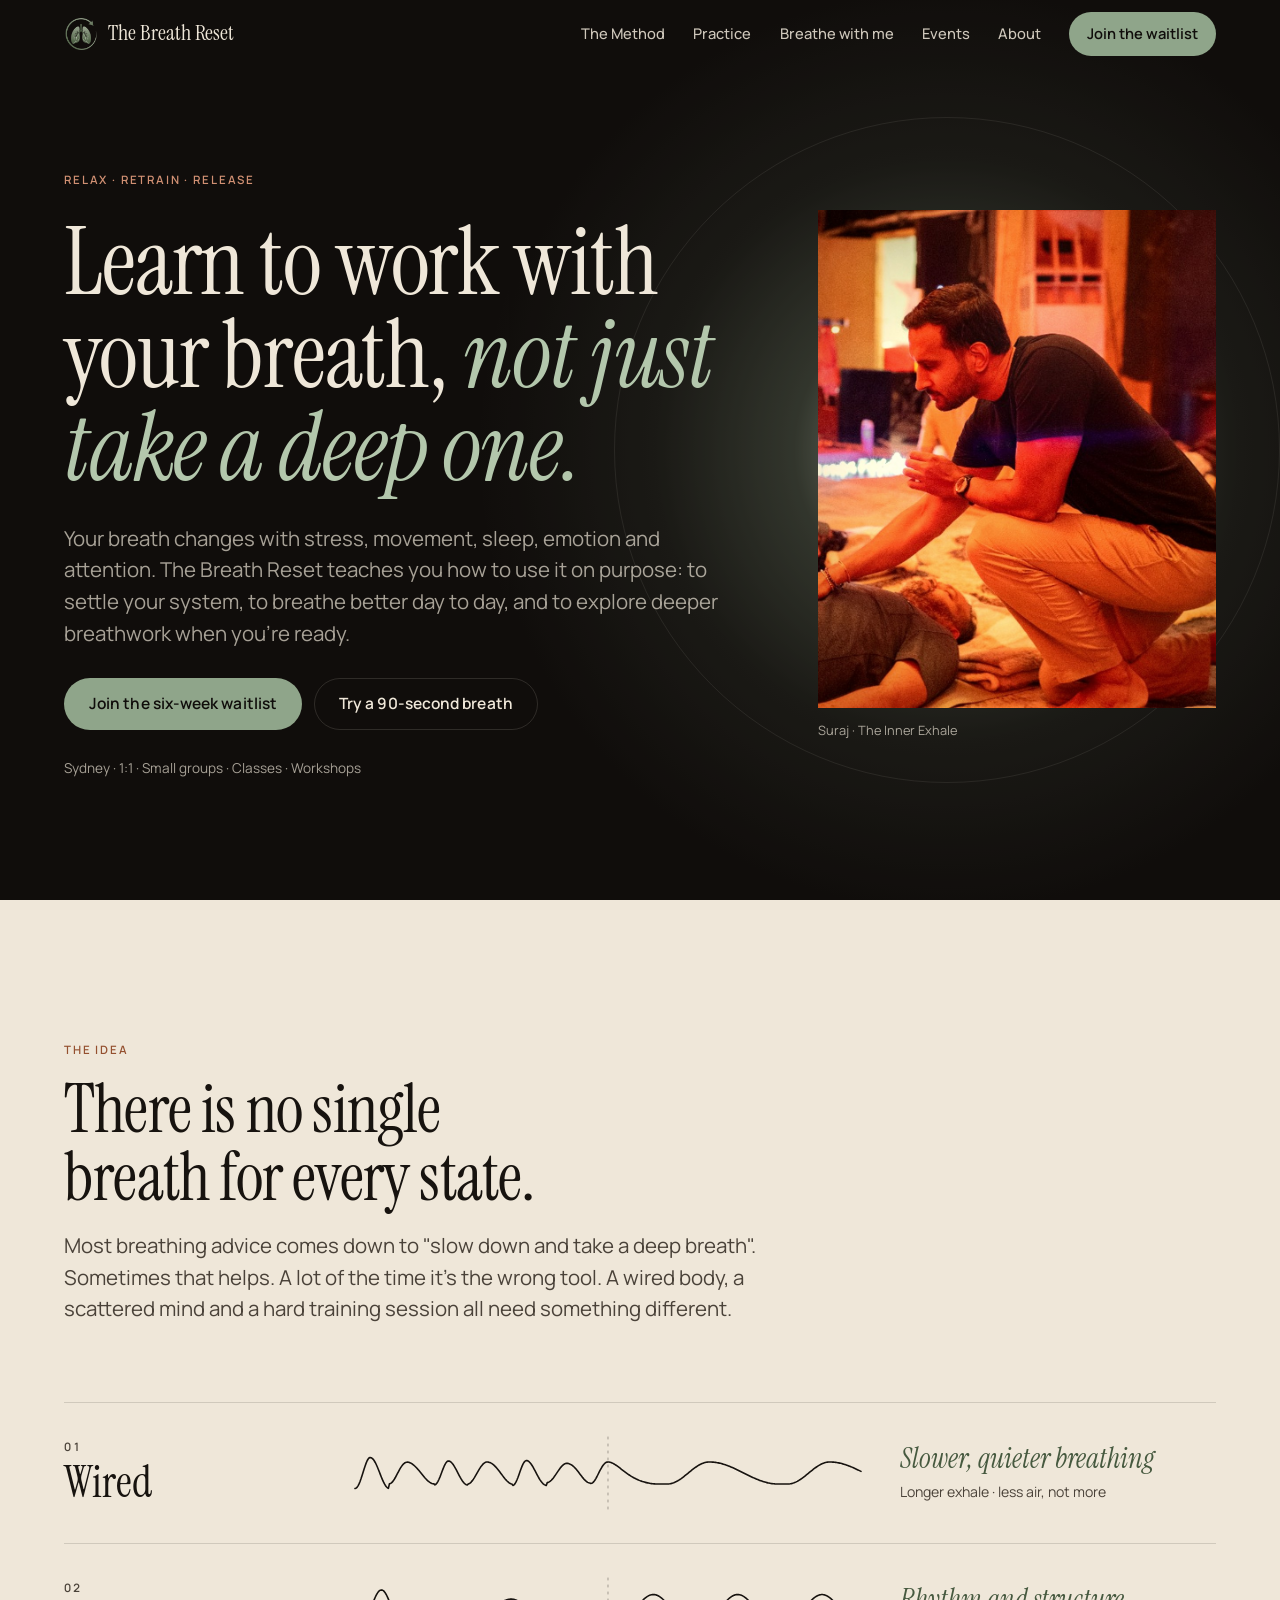
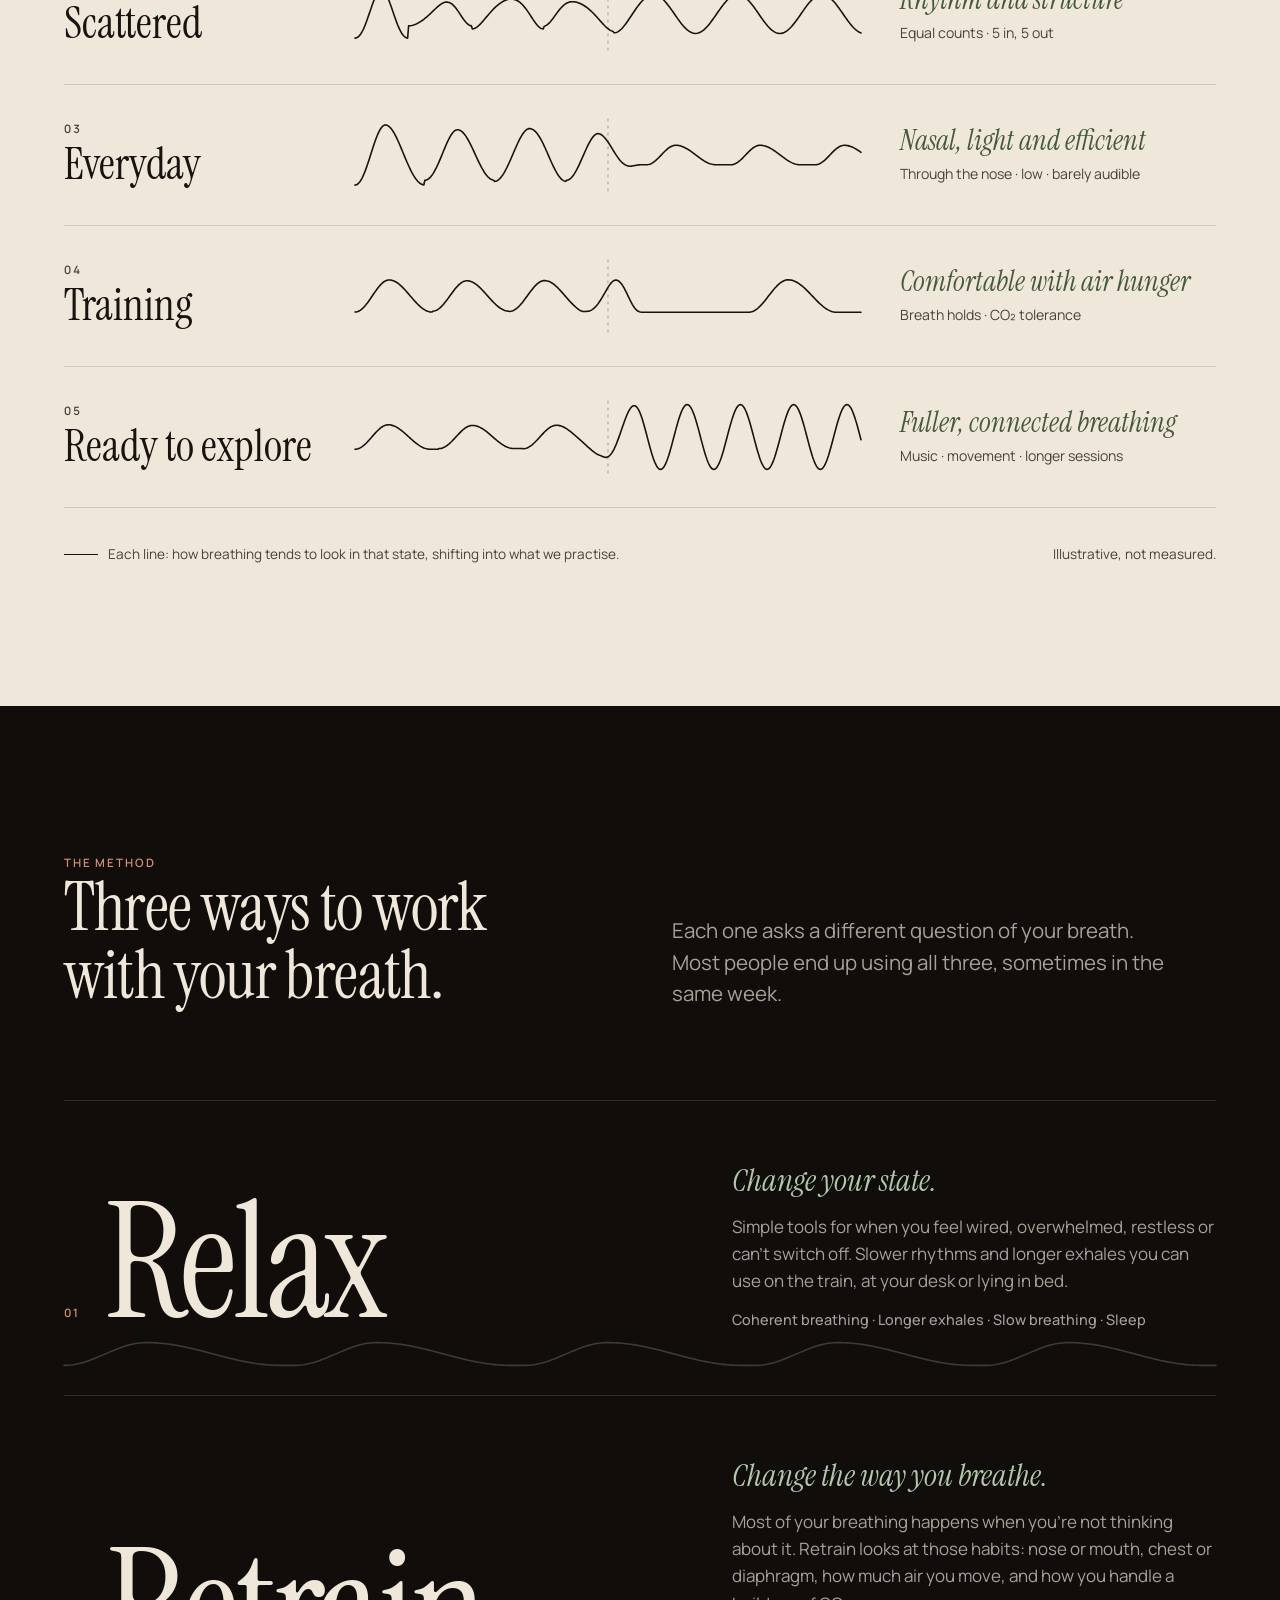
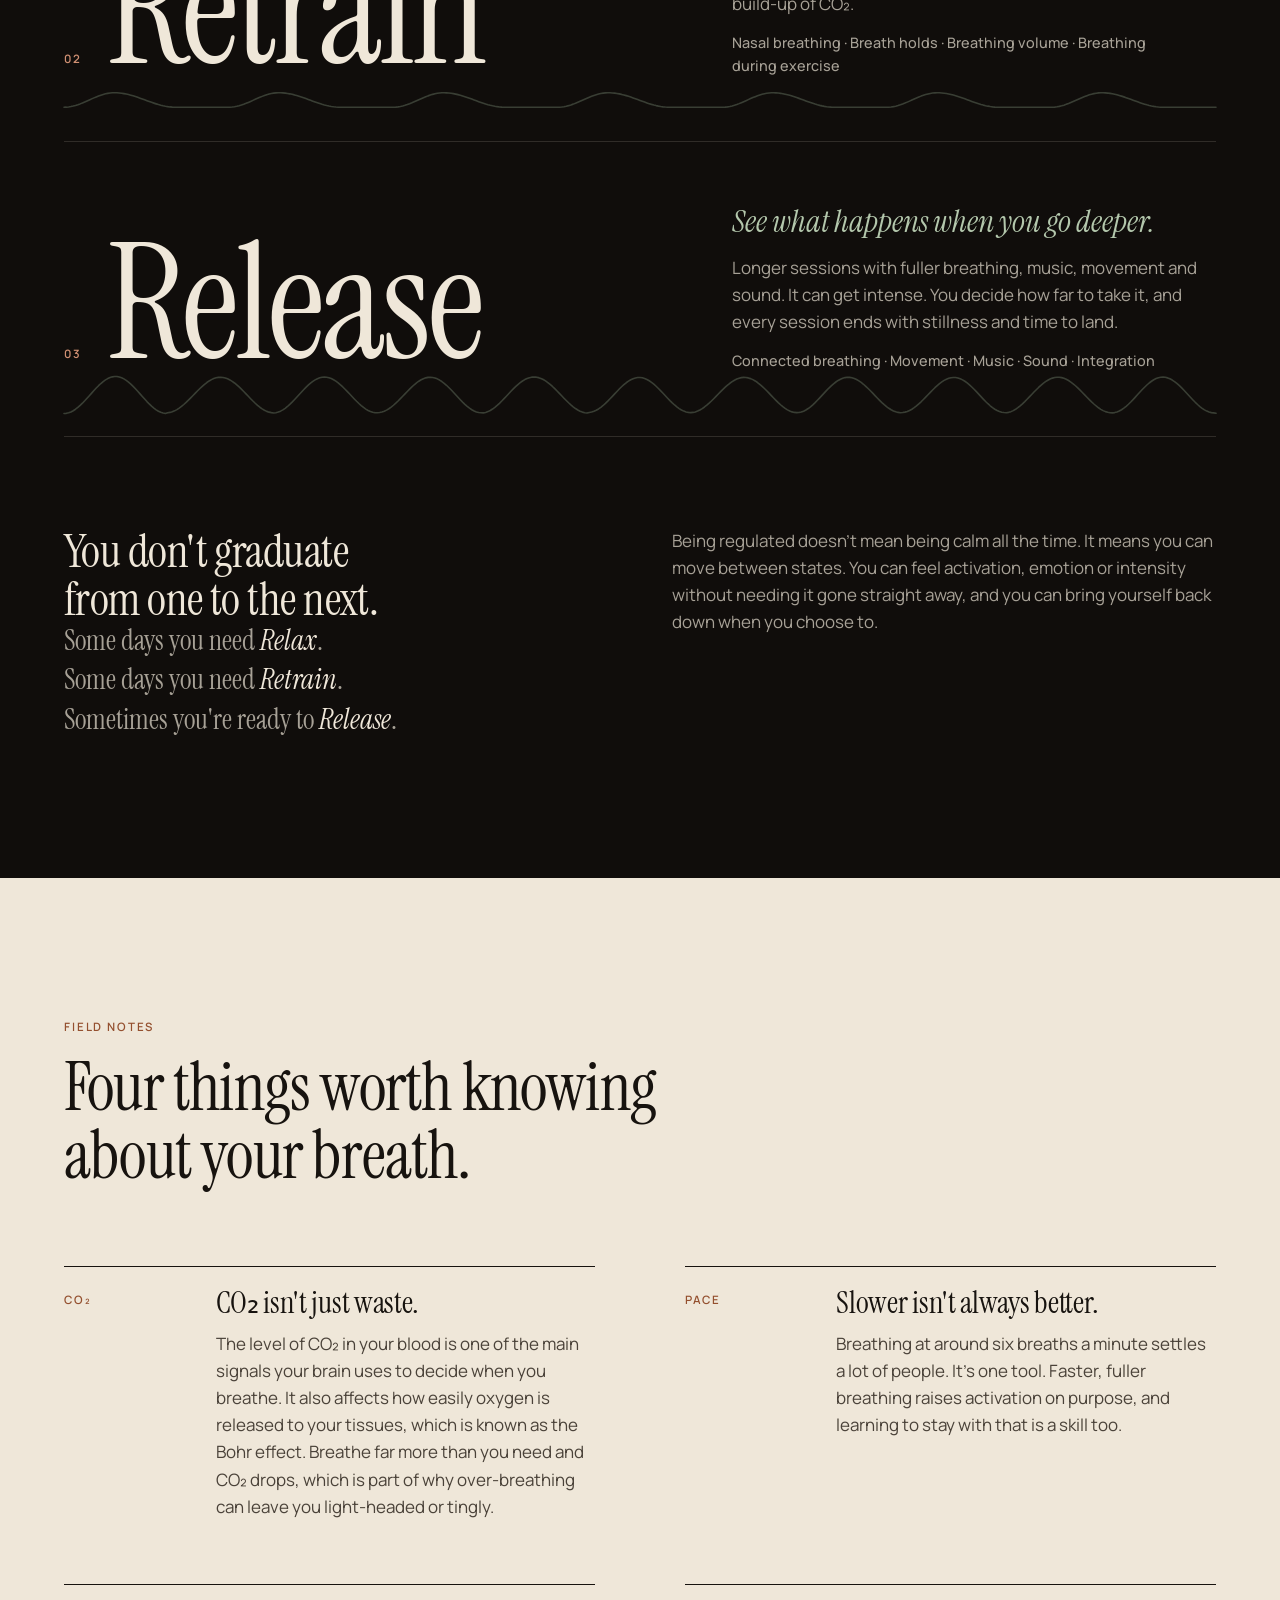
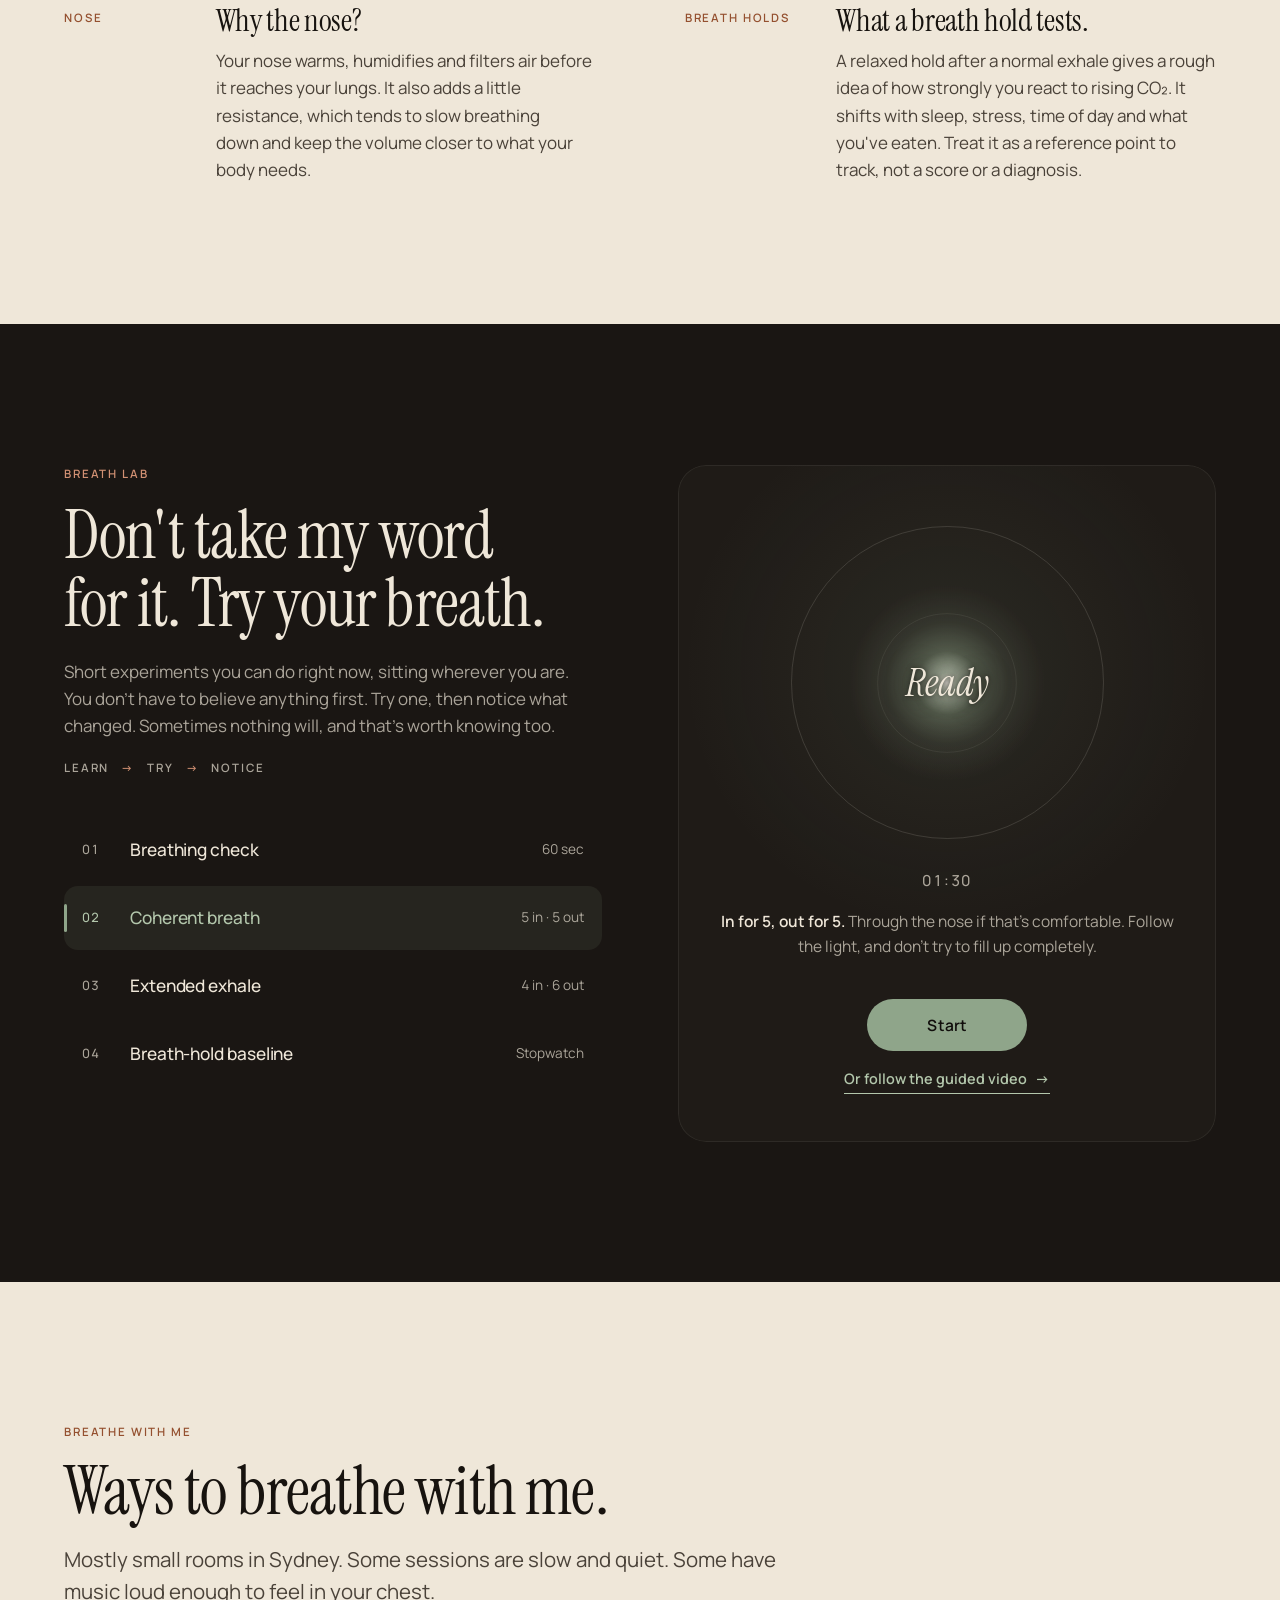
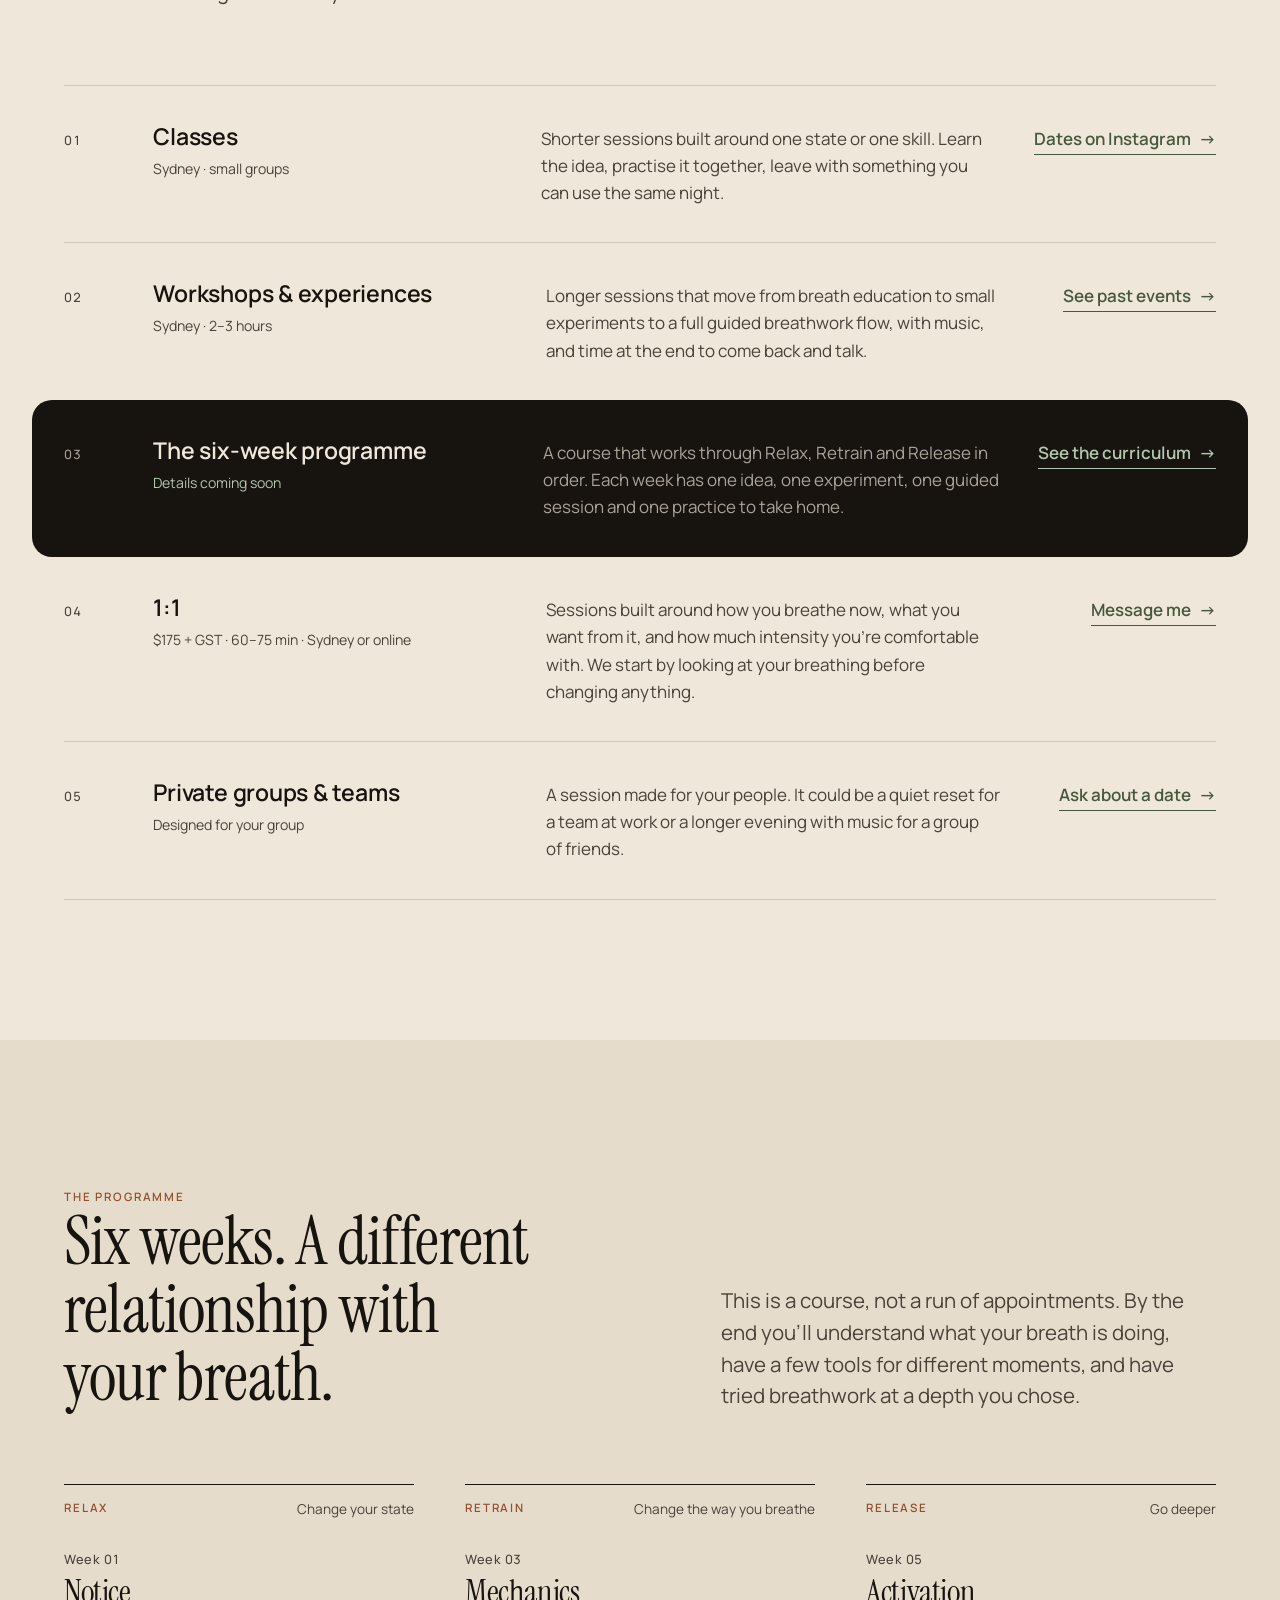
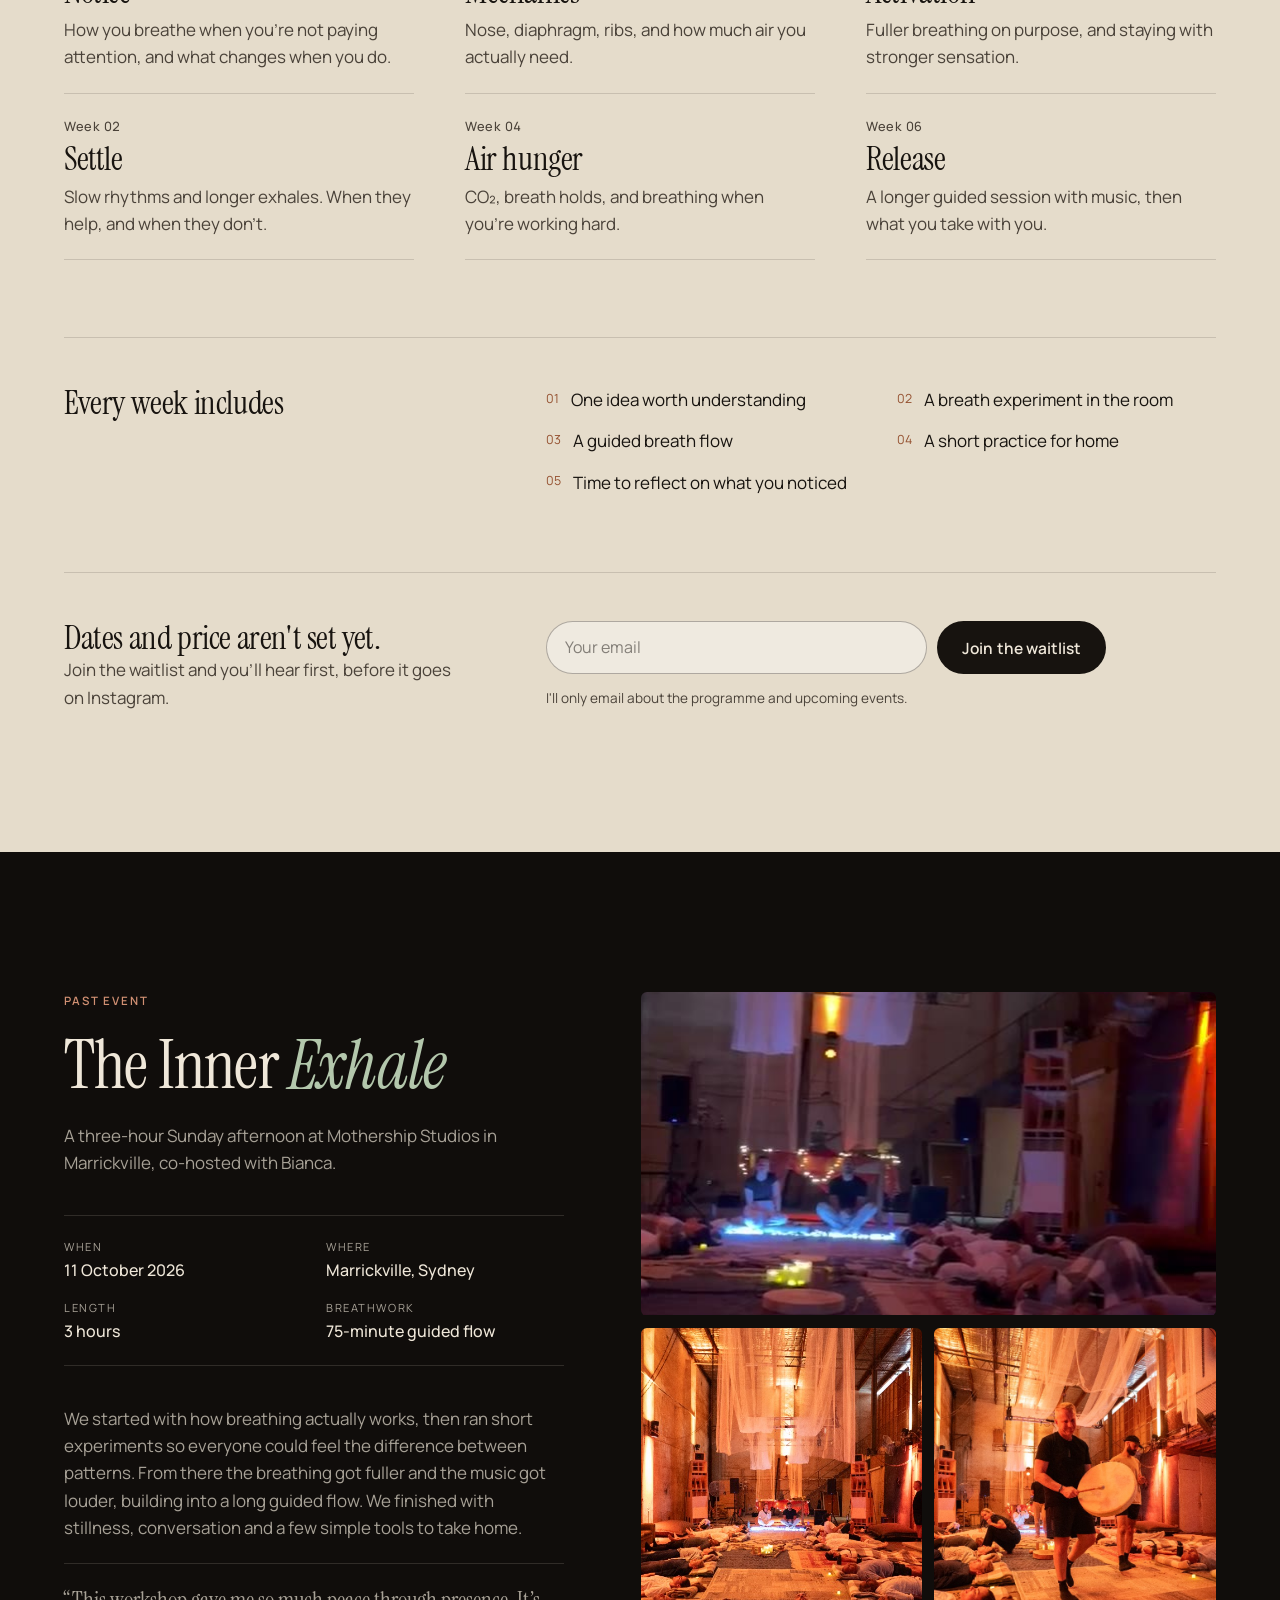
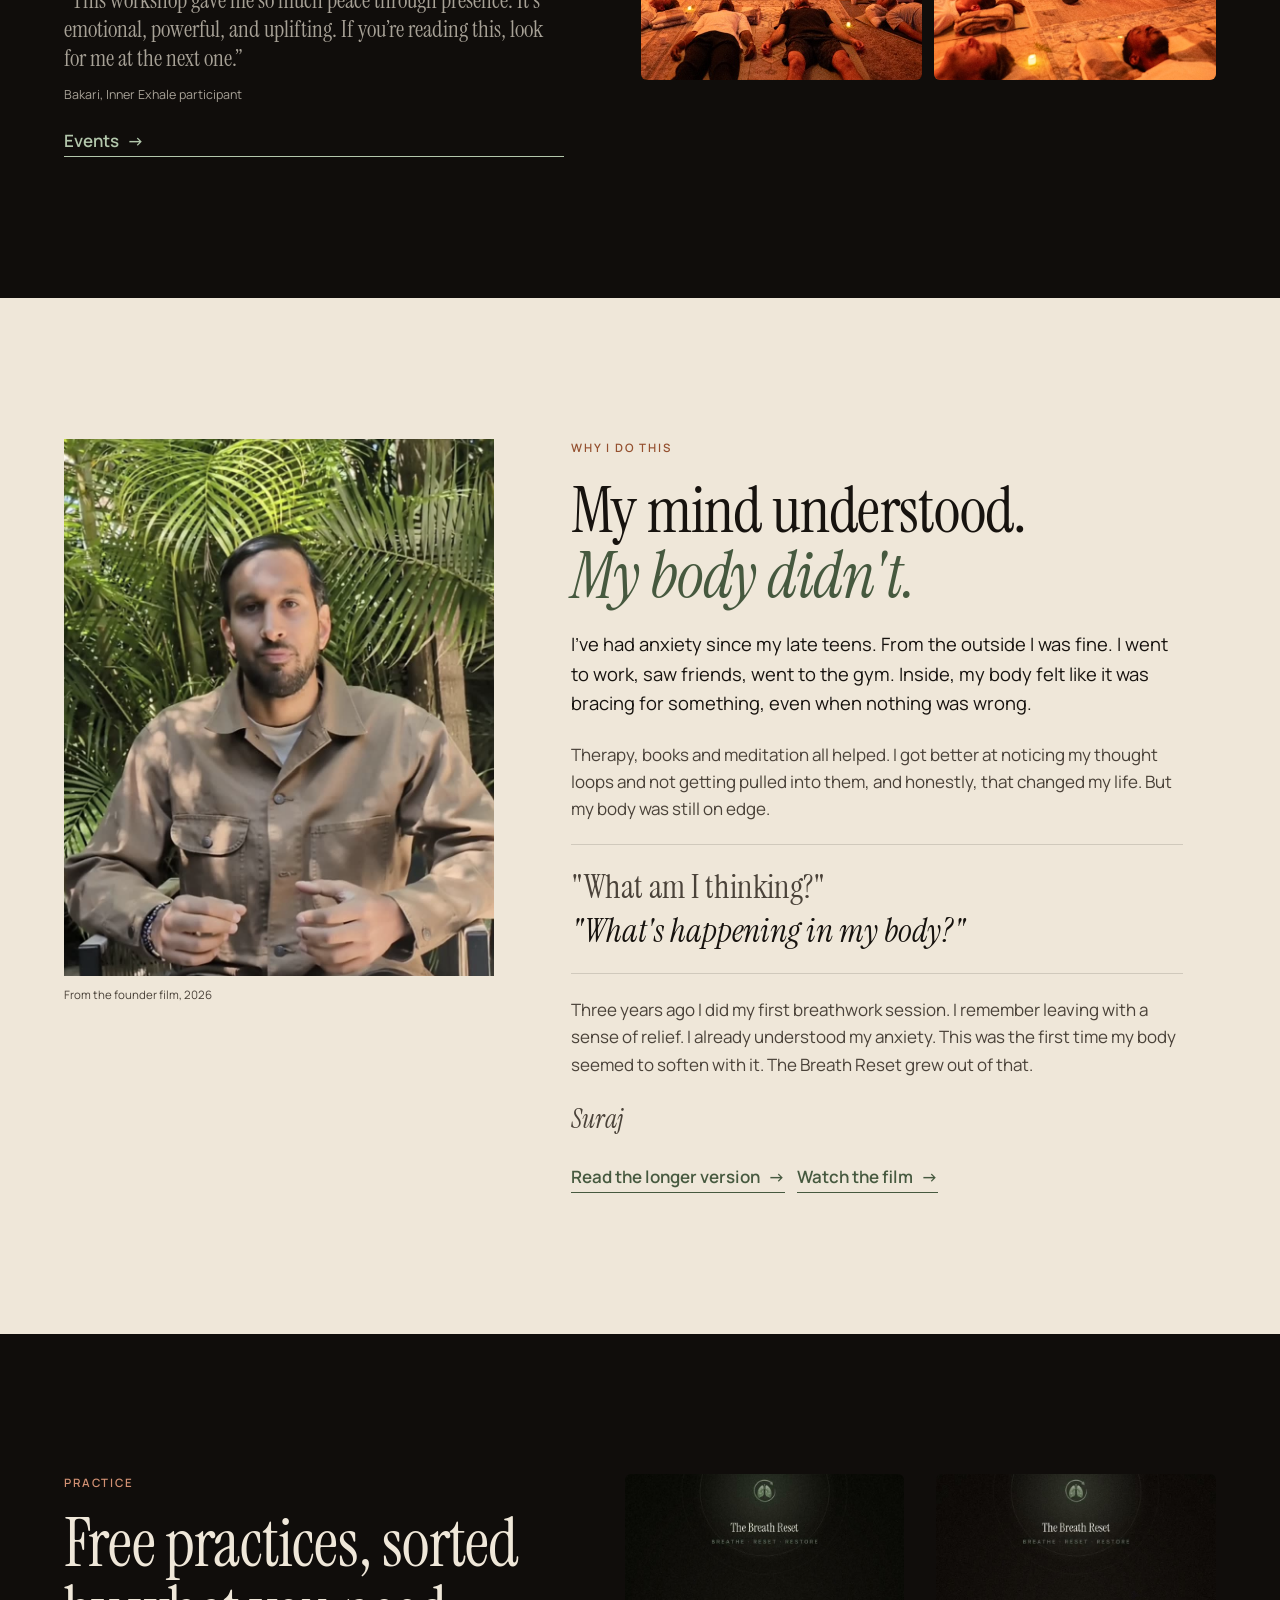
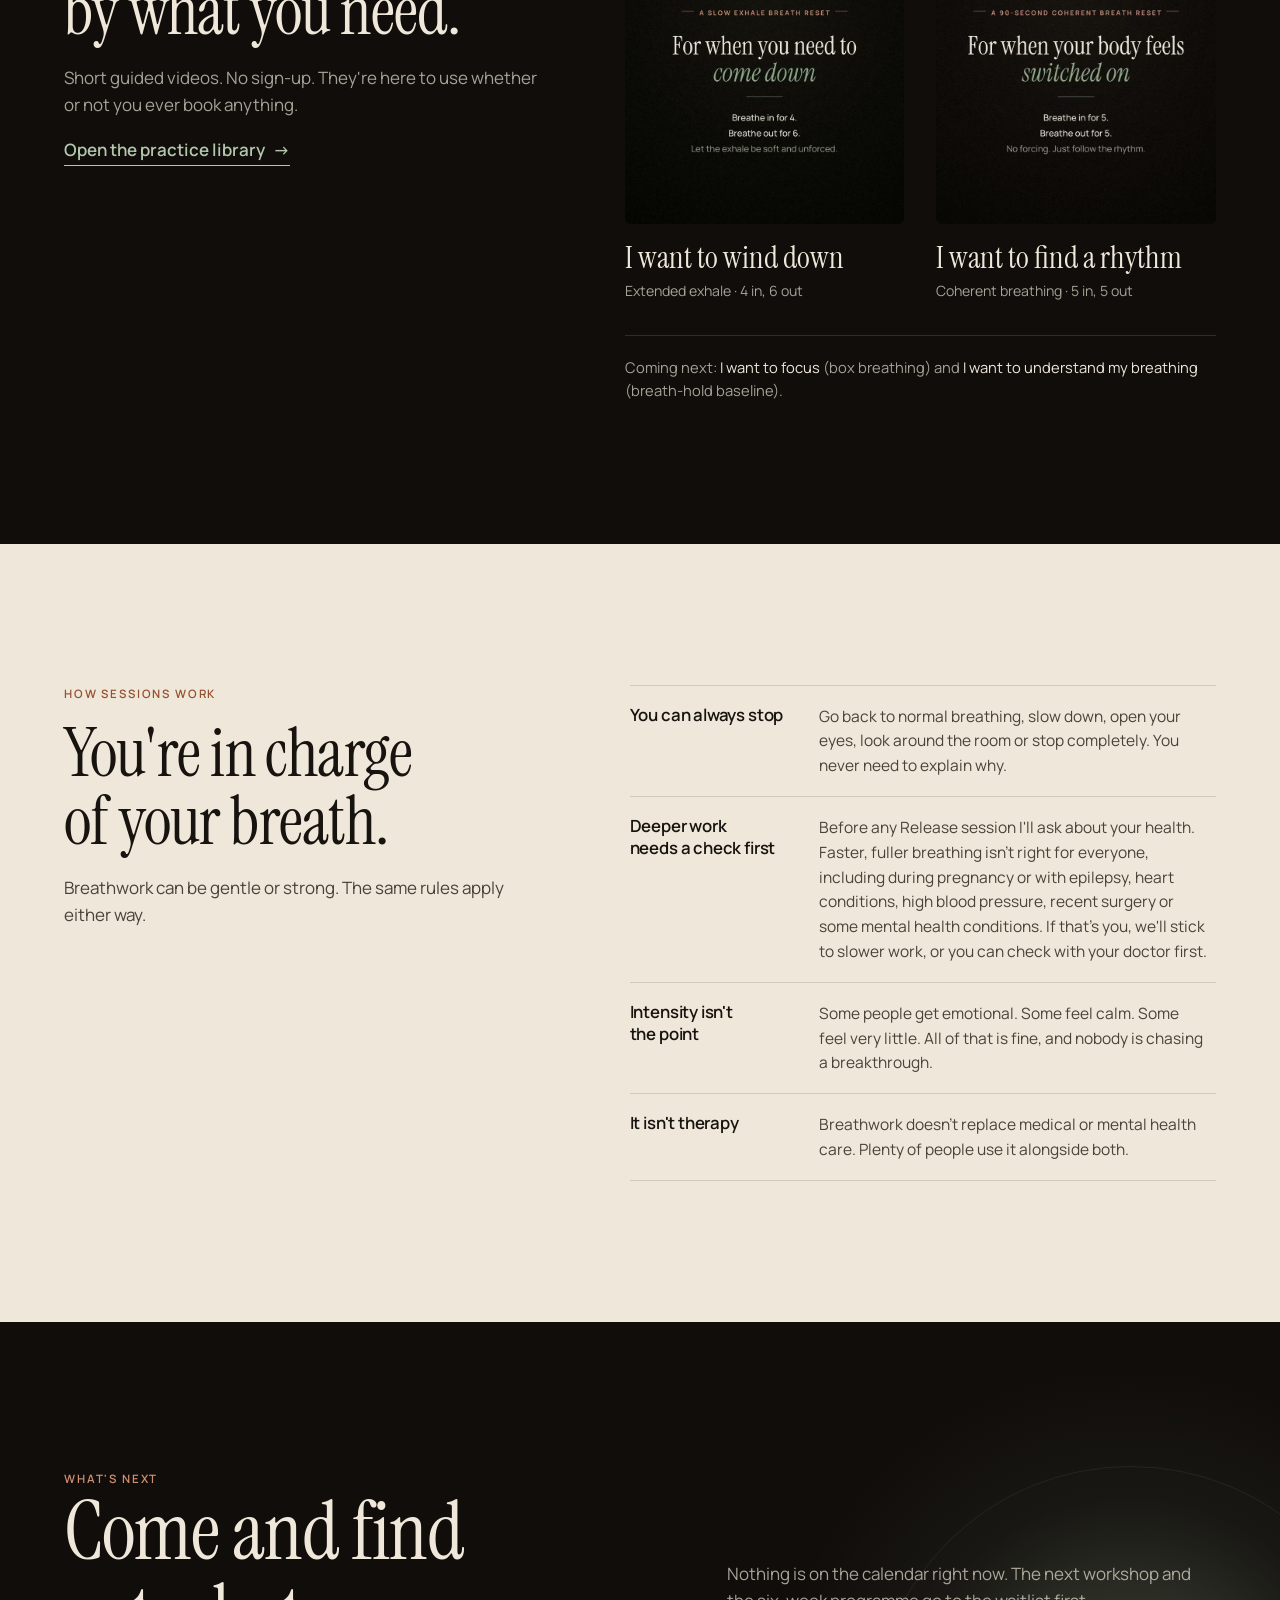
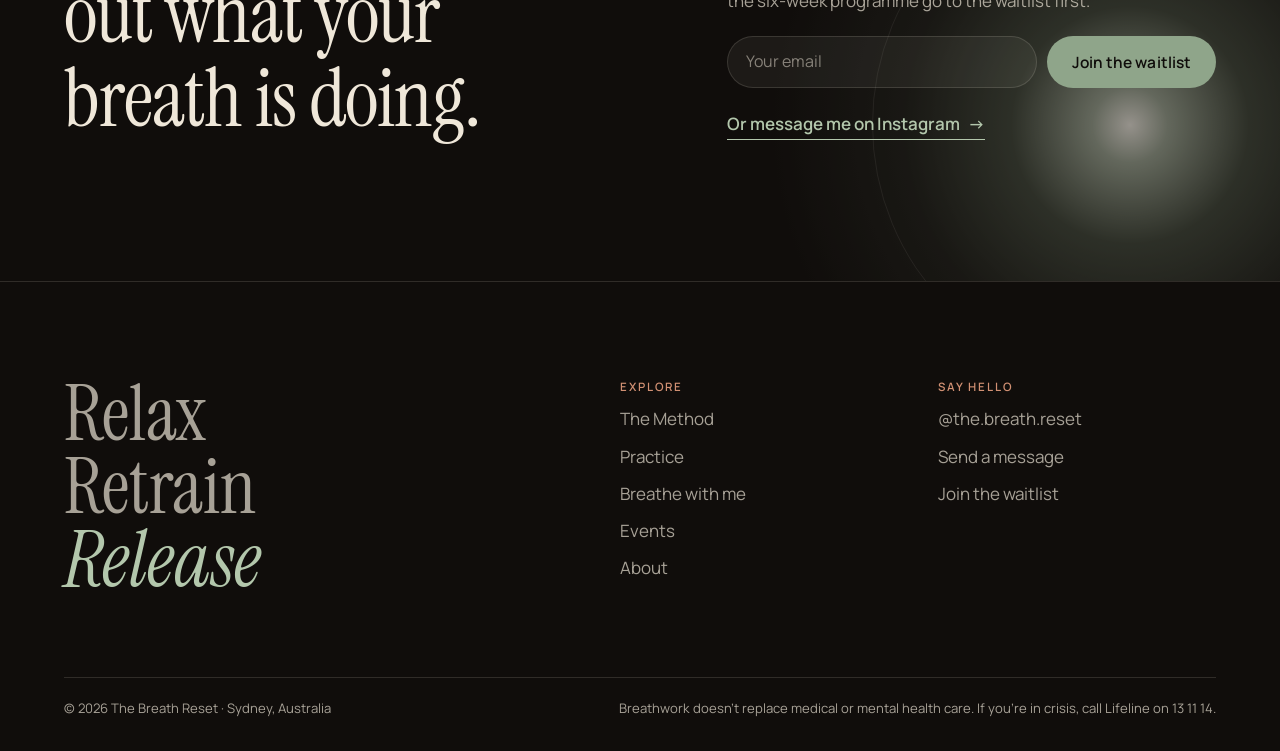
==== commit 0abbe377: "Refactor event content and update hero image for clarity - Removed the event arc list from events.ht" ====
--- a/index.html
+++ b/index.html
@@ -55,8 +55,8 @@
             <p class="hero-meta">Sydney · 1:1 · Small groups · Classes · Workshops</p>
           </div>
           <figure class="hero-figure">
-            <img src="assets/photos/hero-suraj-facilitating.jpg" alt="Suraj kneeling beside a participant, one hand resting on their chest, during a breathwork session" width="1024" height="682" fetchpriority="high">
-            <figcaption>Suraj · The Inner Exhale, Marrickville</figcaption>
+            <img src="assets/photos/hero-suraj-facilitating.jpg" alt="Suraj kneeling beside a participant during breathwork, a hand resting gently on their chest" width="900" height="1125" fetchpriority="high">
+            <figcaption>Suraj · The Inner Exhale</figcaption>
           </figure>
         </div>
       </section>
@@ -403,9 +403,6 @@
               <div><dt>Breathwork</dt><dd>75-minute guided flow</dd></div>
             </dl>
             <p>We started with how breathing actually works, then ran short experiments so everyone could feel the difference between patterns. From there the breathing got fuller and the music got louder, building into a long guided flow. We finished with stillness, conversation and a few simple tools to take home.</p>
-            <ol class="event-arc" aria-label="How the afternoon ran">
-              <li>Education</li><li>Experiments</li><li>Breathwork</li><li>Music</li><li>Connection</li><li>Integration</li>
-            </ol>
             <blockquote class="event-quote">
               <p>“This workshop gave me so much peace through presence. It’s emotional, powerful, and uplifting. If you’re reading this, look for me at the next one.”</p>
               <cite>Bakari, Inner Exhale participant</cite>
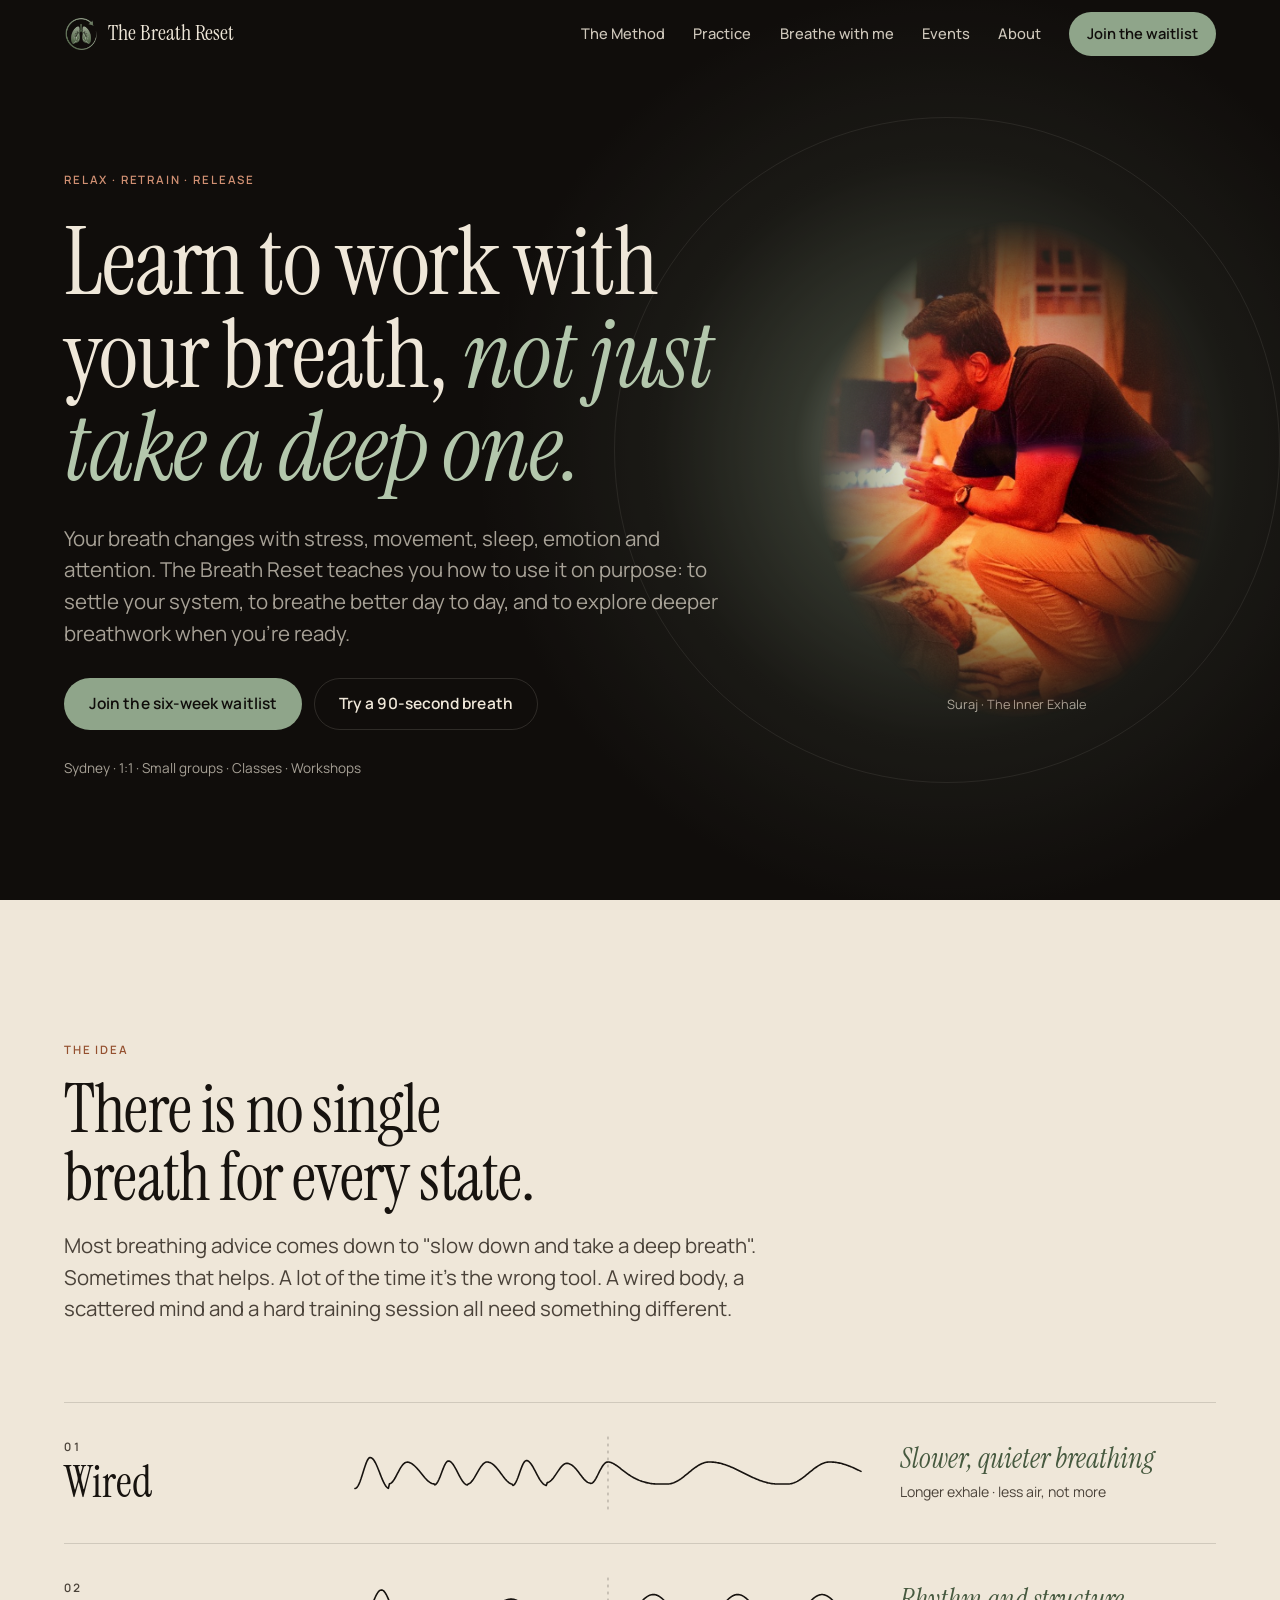
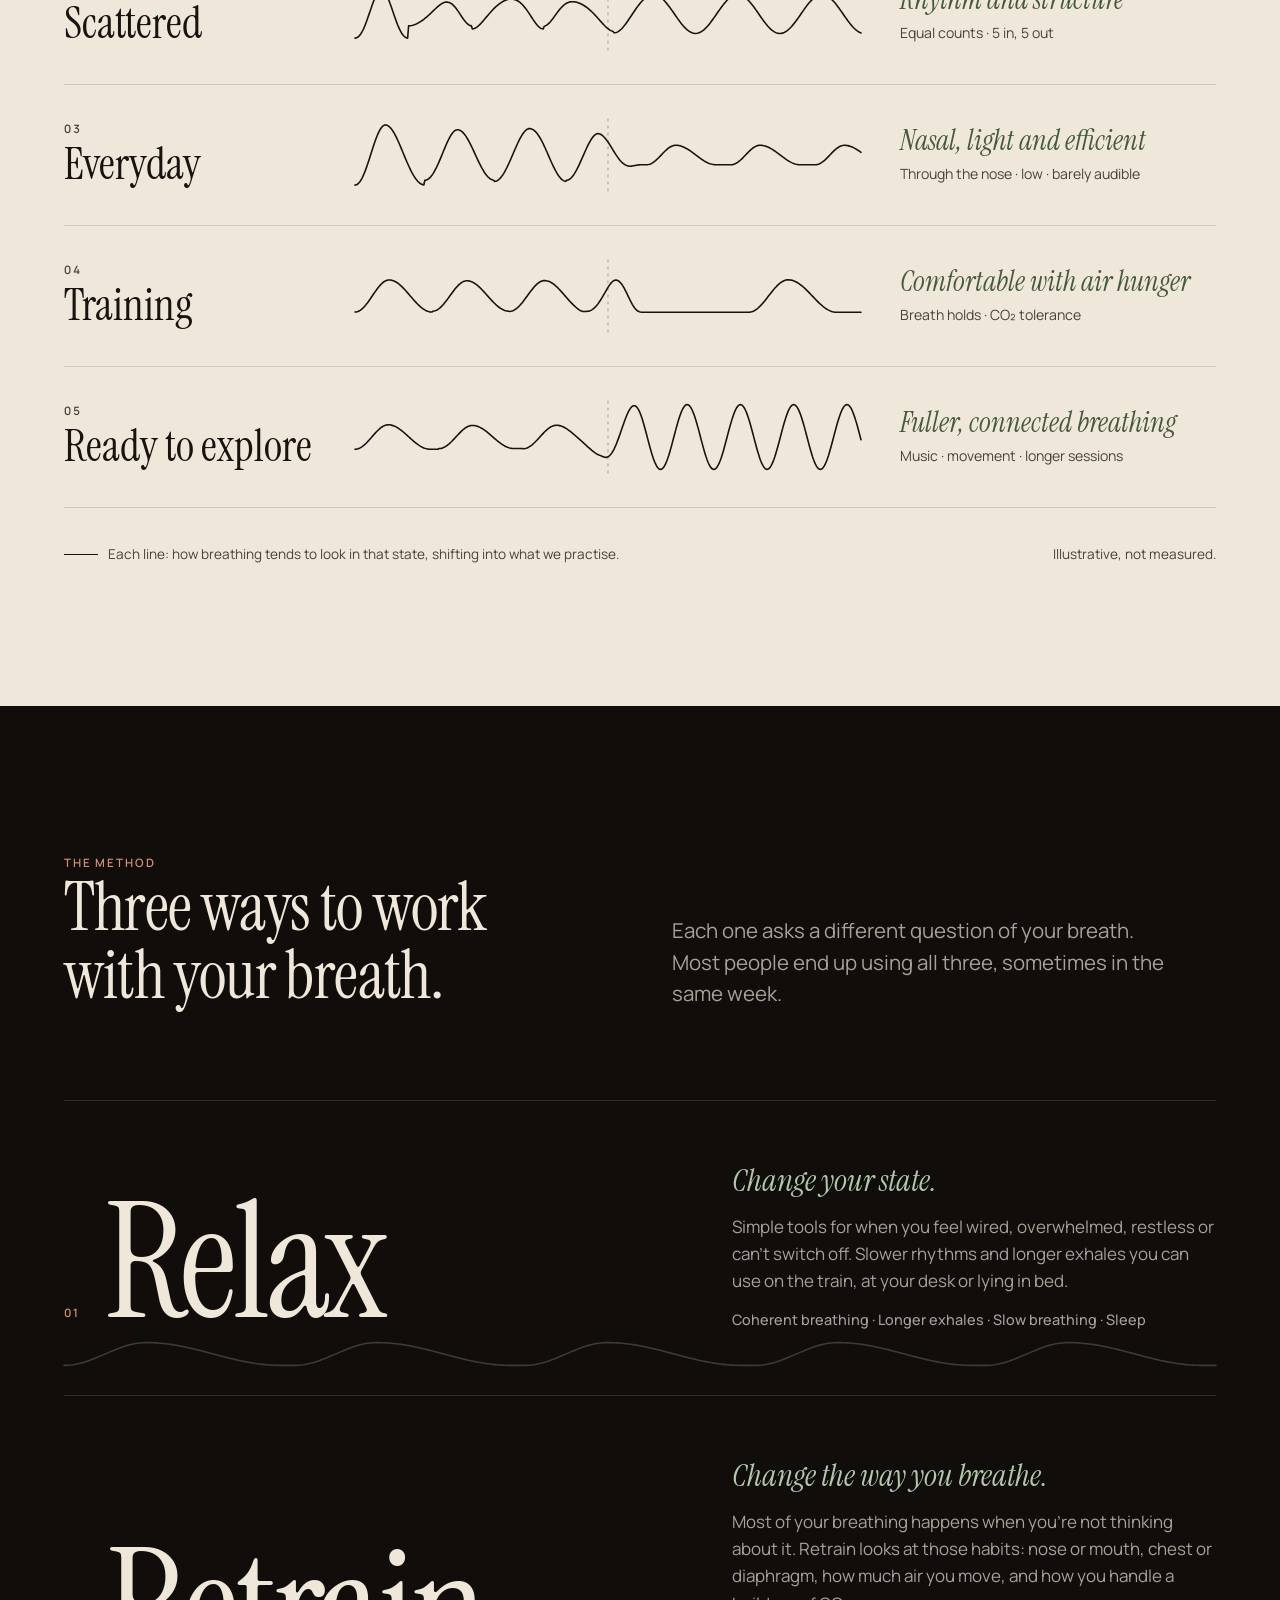
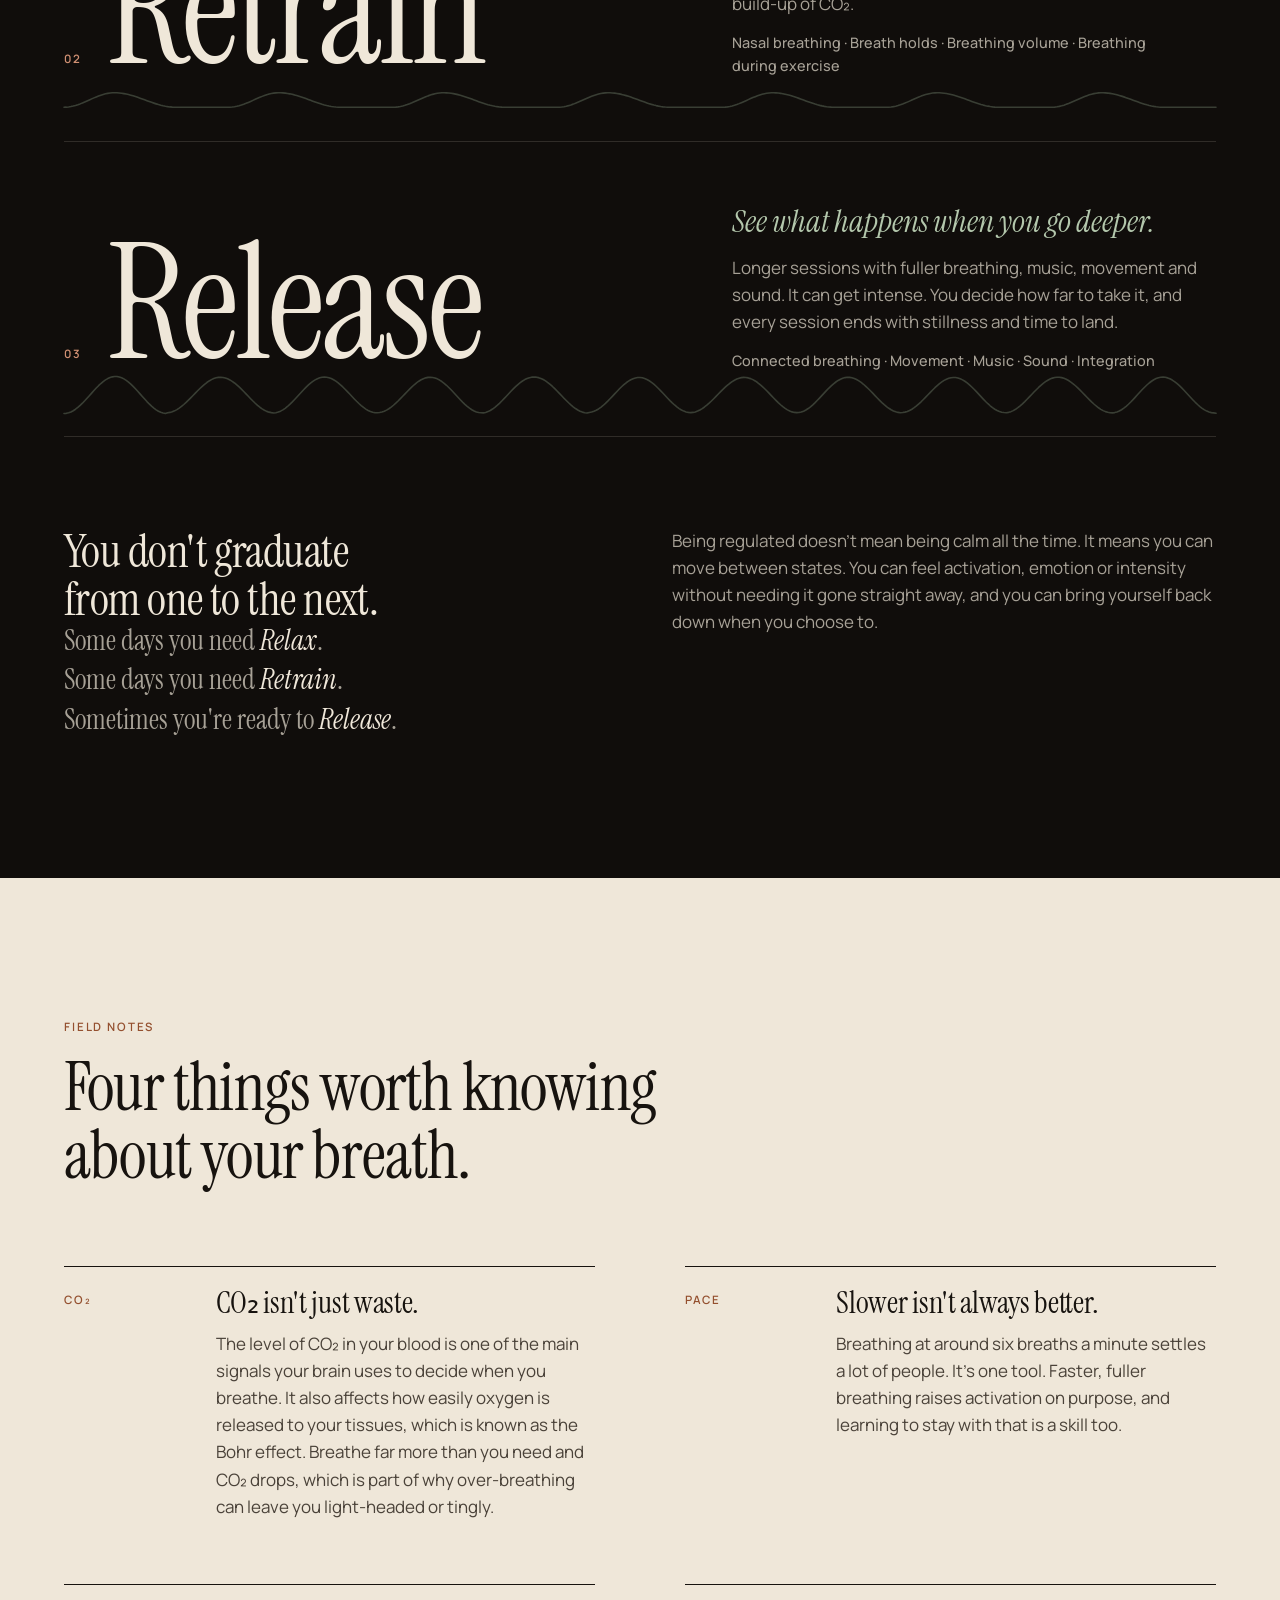
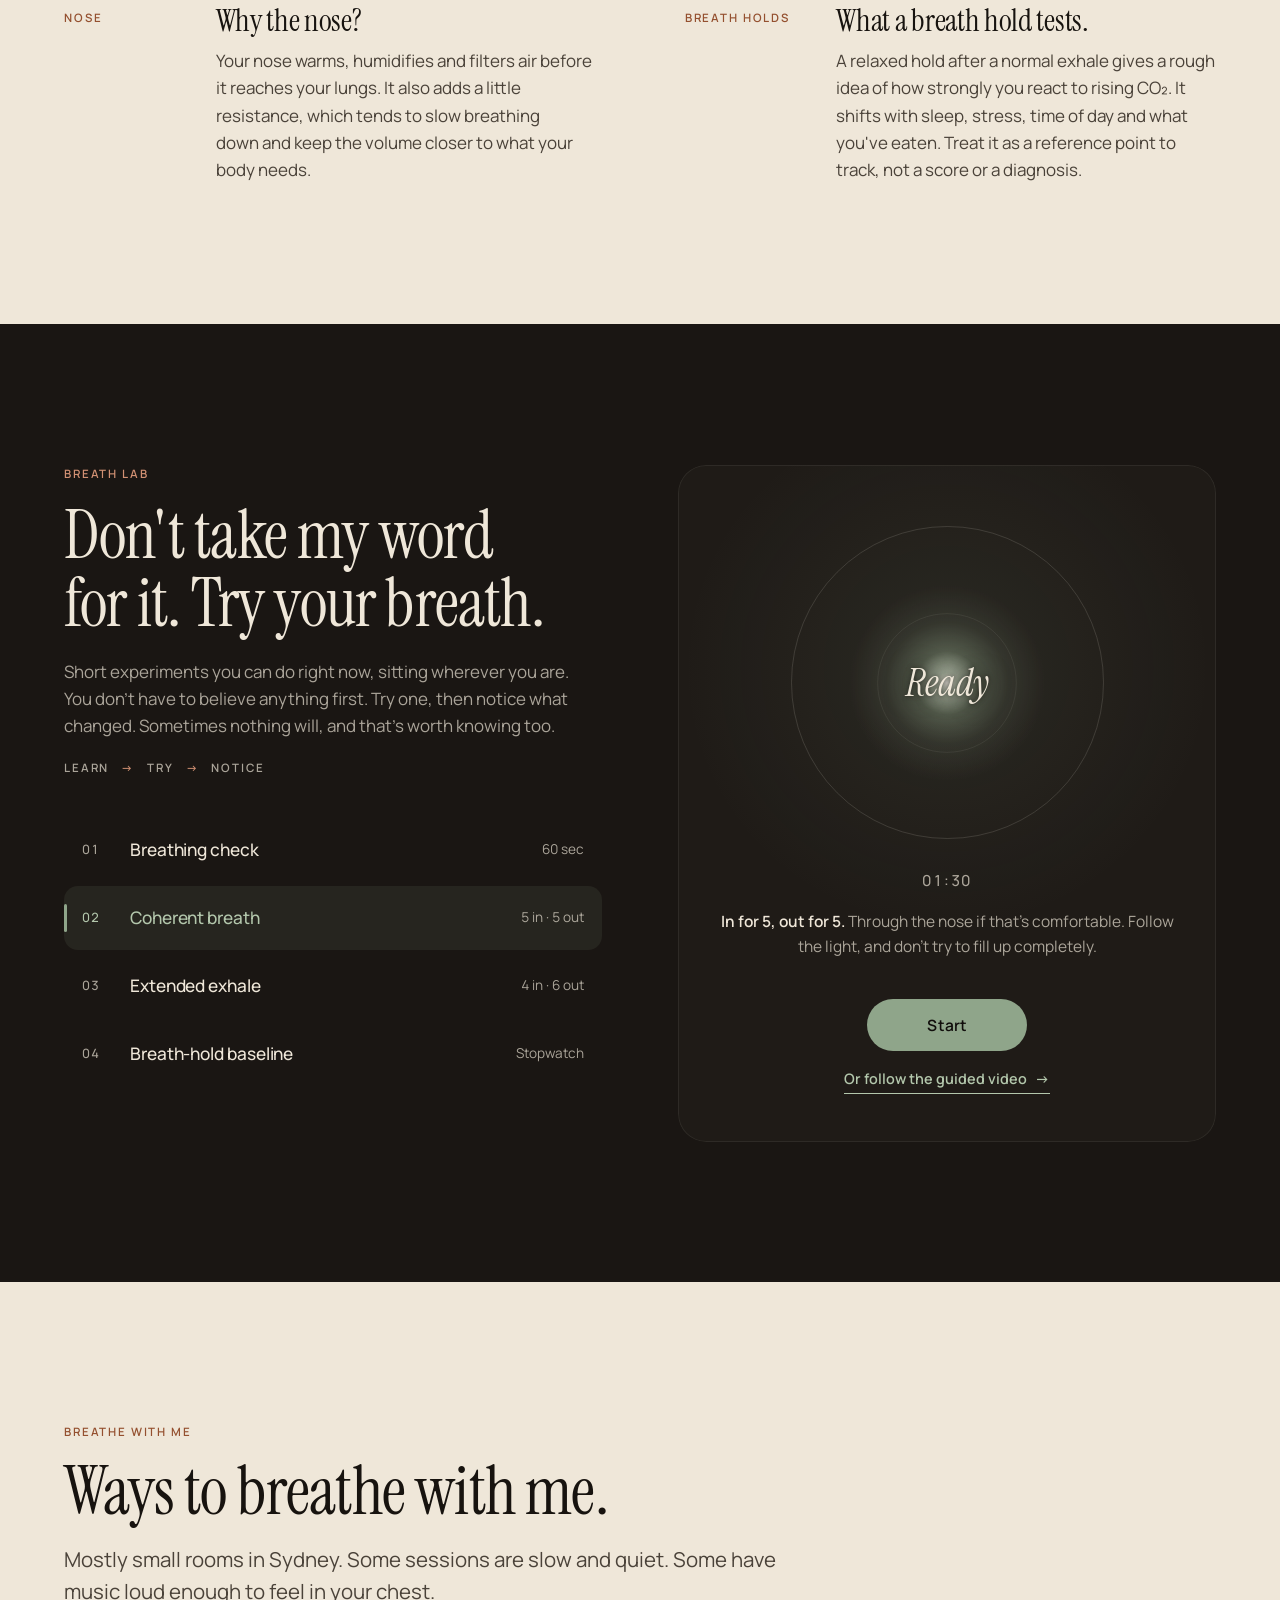
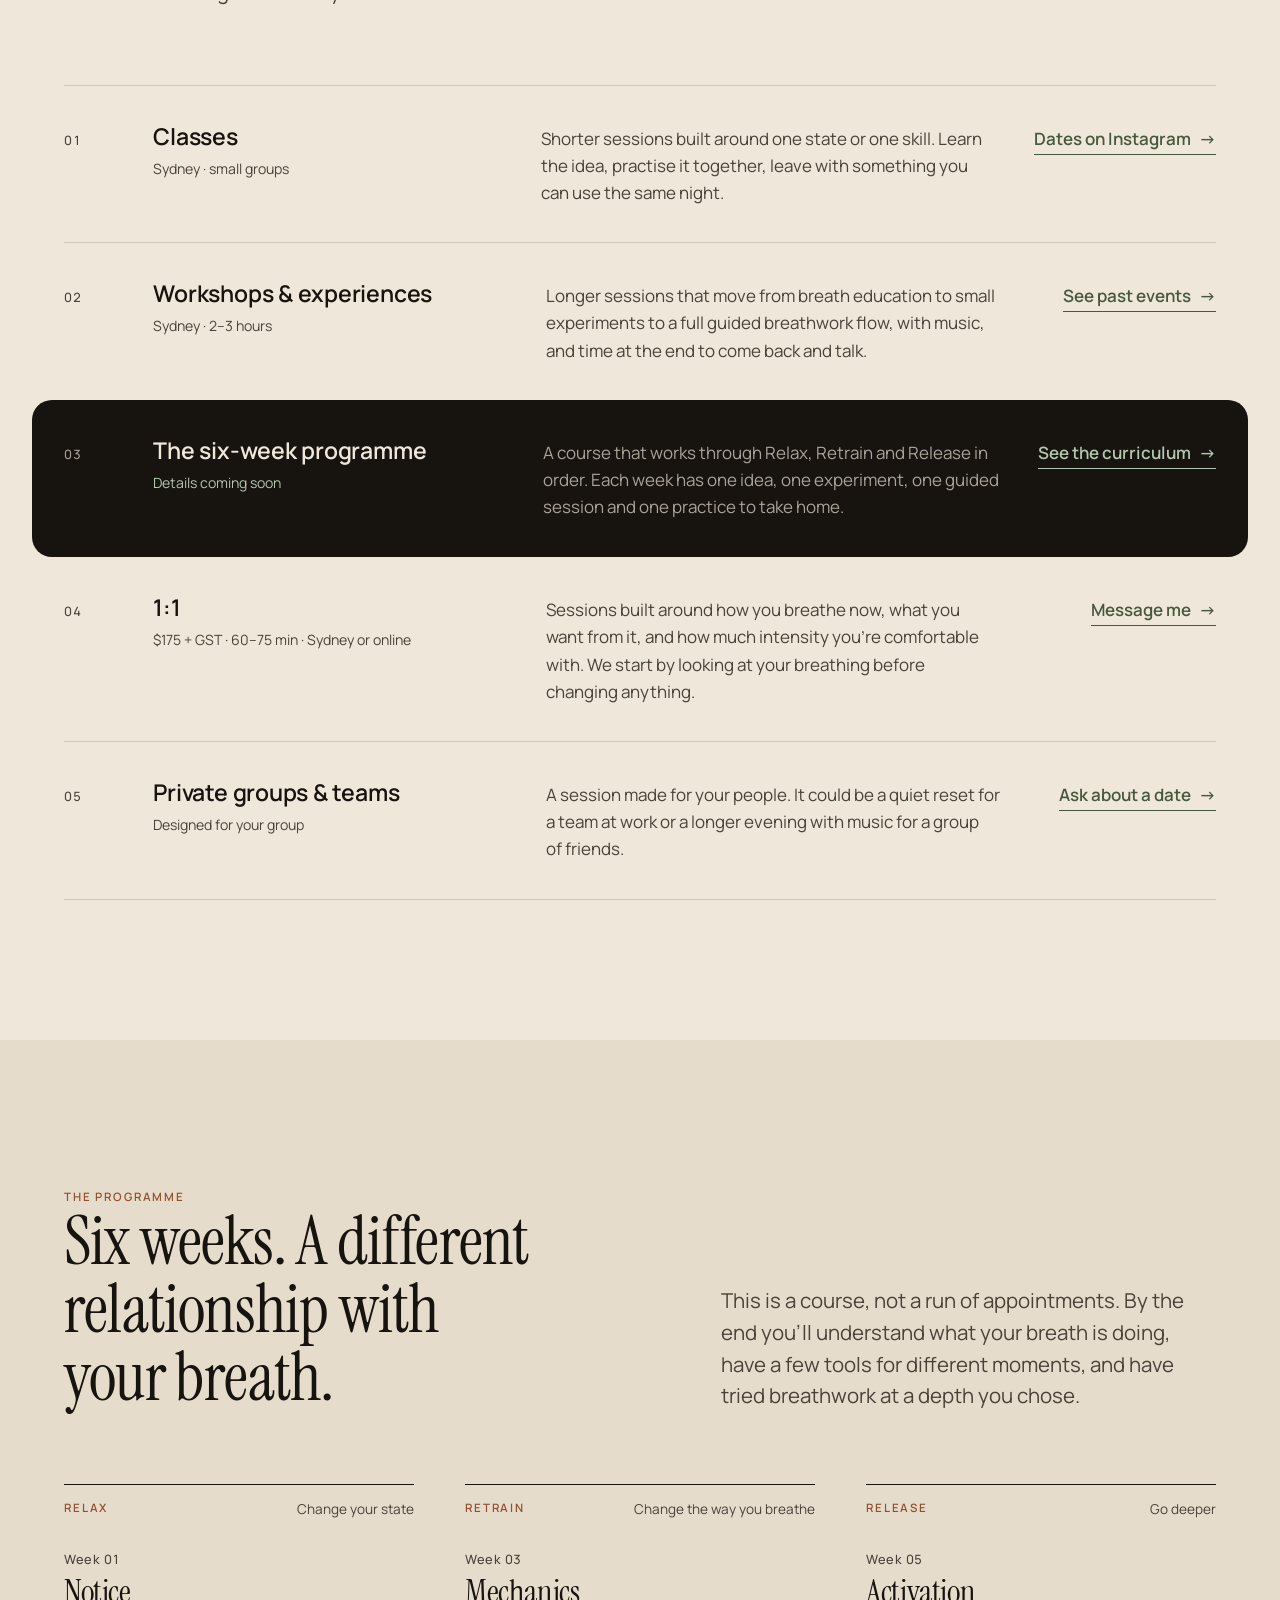
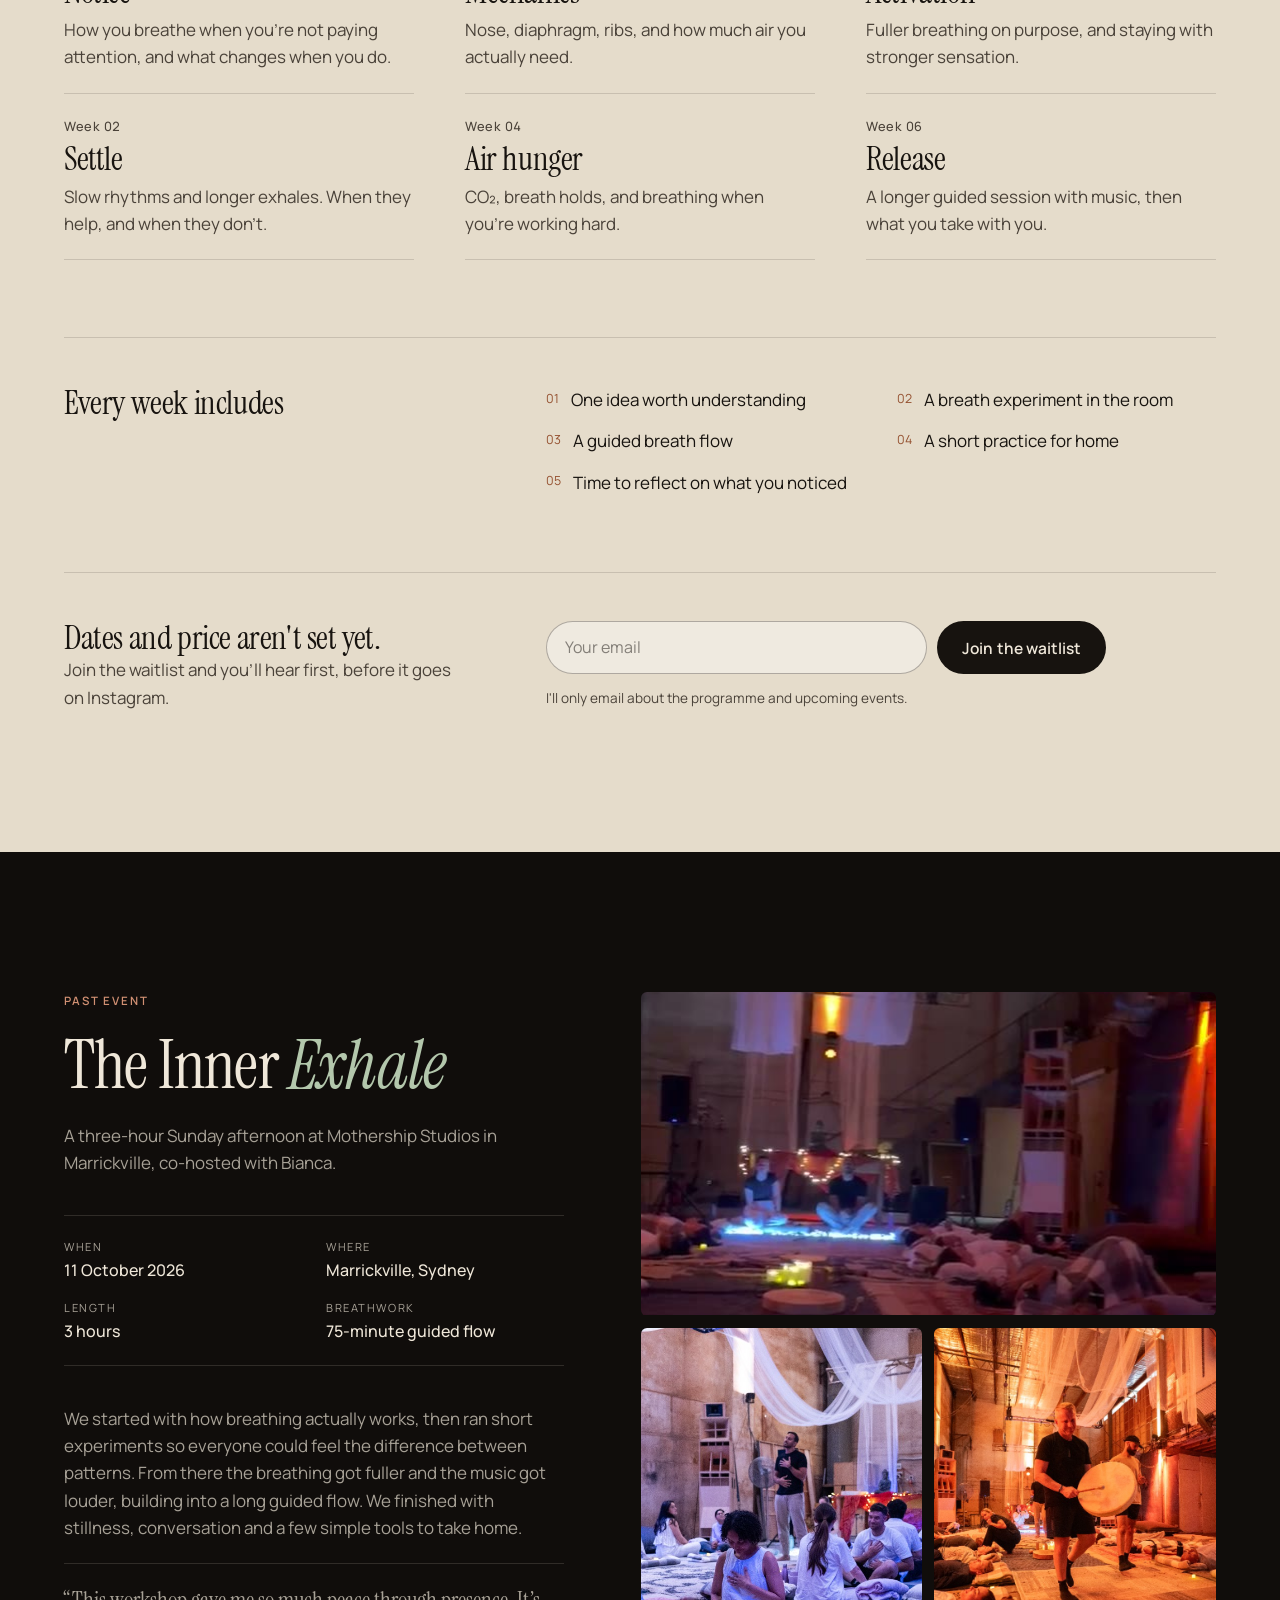
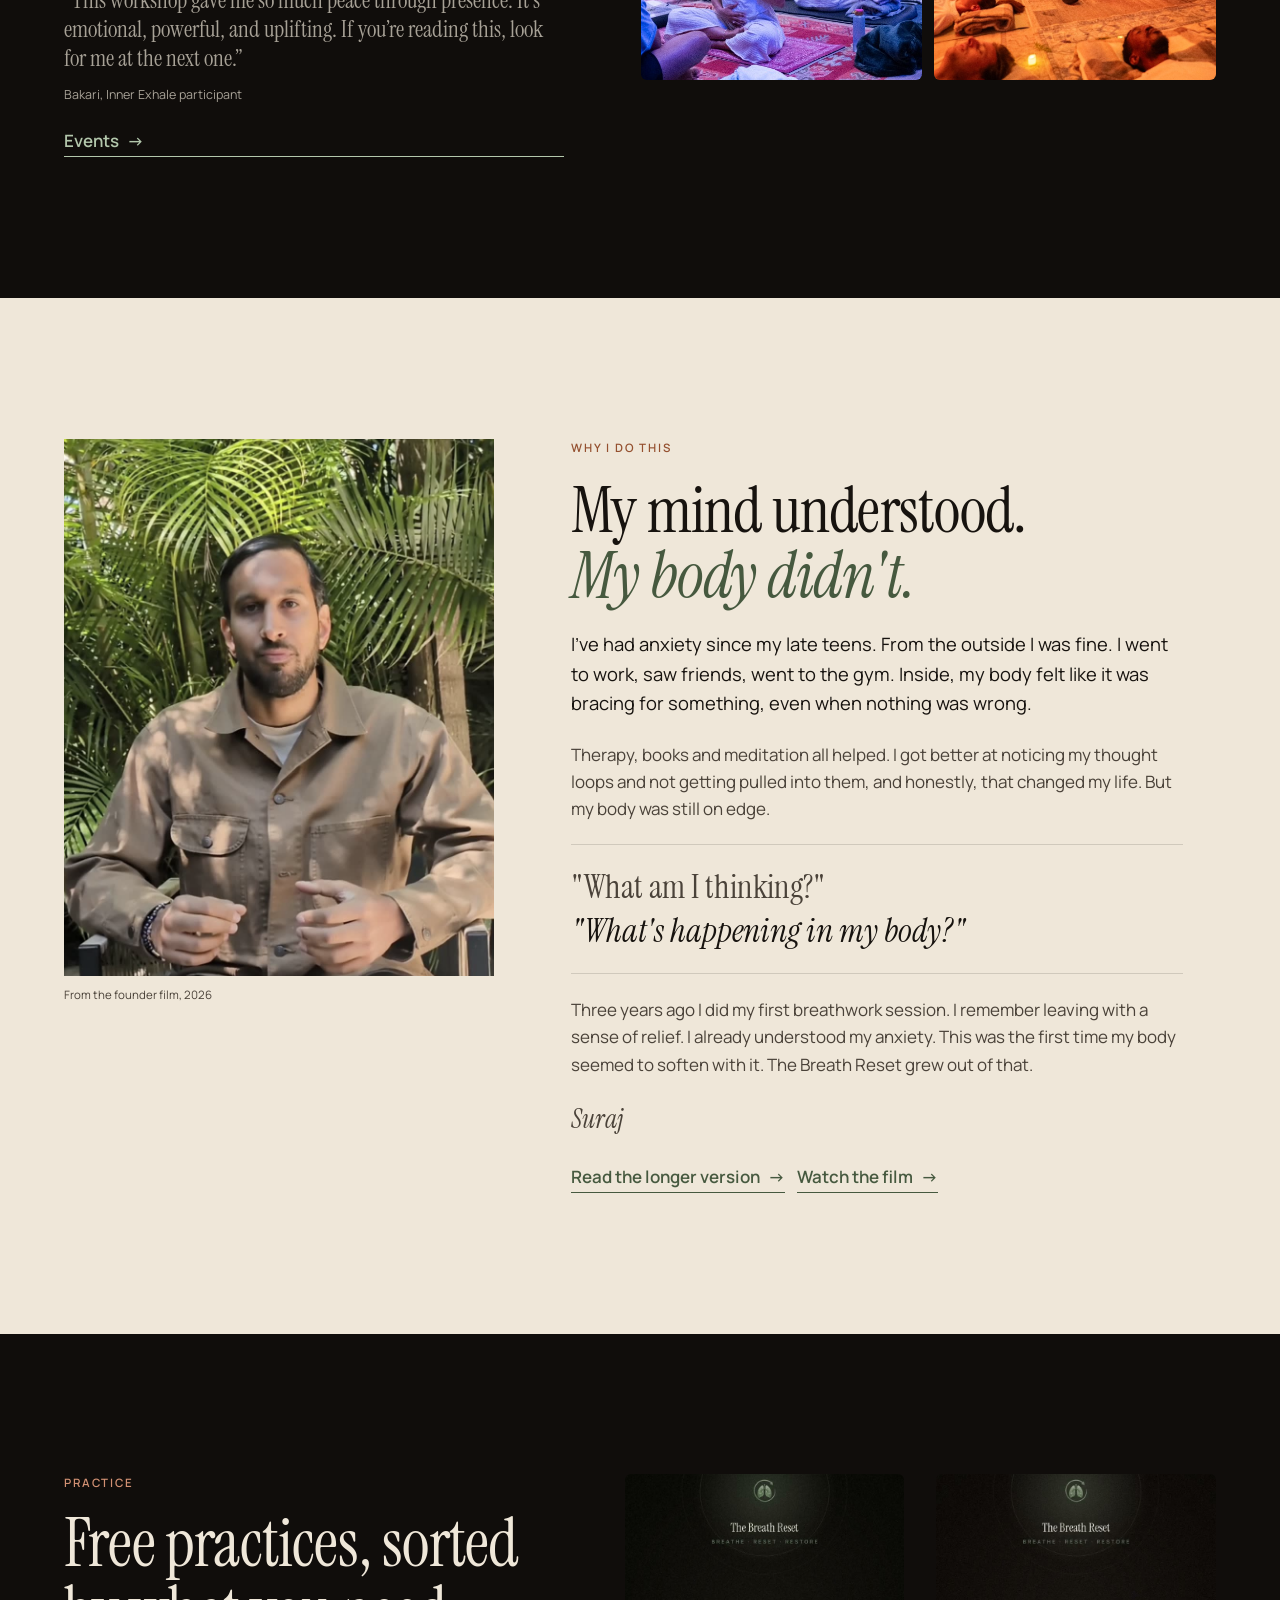
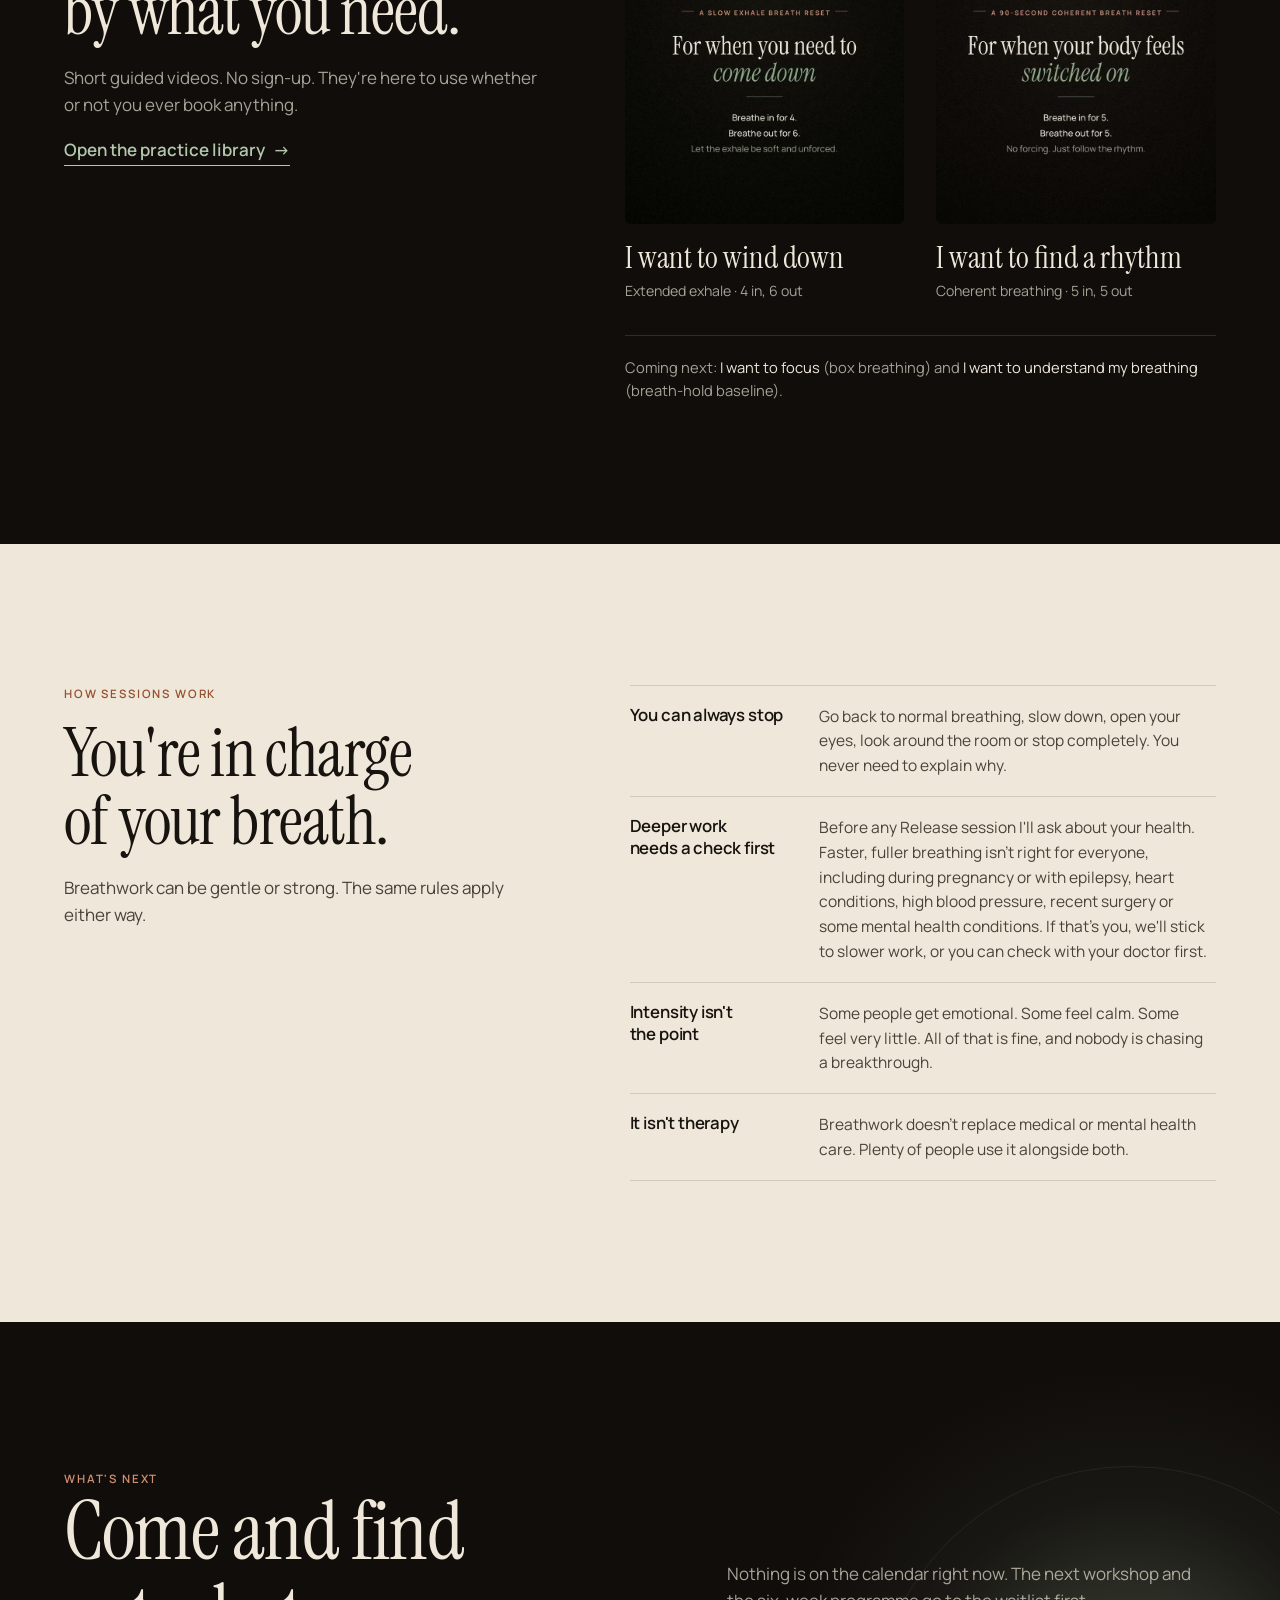
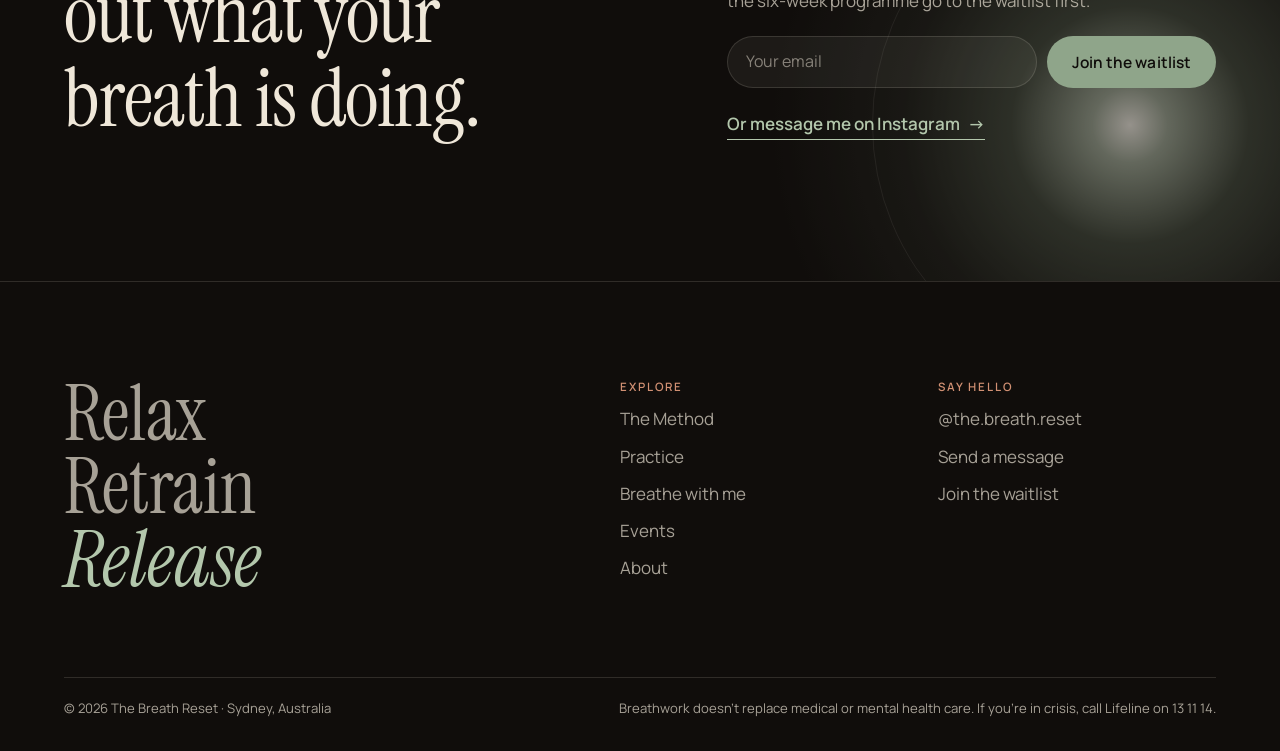
==== commit f73a22b4: "Update event images and enhance styles for improved presentation - Replaced the outdated room image " ====
--- a/index.html
+++ b/index.html
@@ -417,7 +417,7 @@
               </video>
             </figure>
             <figure class="event-media event-media-tall">
-              <img src="assets/events/inner-exhale/inner-exhale-room.jpg" alt="The warehouse at Mothership Studios in low amber light, with participants lying on rugs either side of Suraj and Bianca at the front" width="1024" height="682" loading="lazy" decoding="async">
+              <img src="assets/events/inner-exhale/inner-exhale-circle.jpg" alt="Participants sitting in a circle with hands on chest and belly, following Suraj’s demonstration during The Inner Exhale" width="1024" height="682" loading="lazy" decoding="async">
             </figure>
             <figure class="event-media event-media-tall">
               <img src="assets/events/inner-exhale/inner-exhale-drum.jpg" alt="A frame drum carried slowly between the rows of people lying on the floor" width="682" height="1024" loading="lazy" decoding="async">
--- a/styles.css
+++ b/styles.css
@@ -636,9 +636,14 @@
   aspect-ratio: 4 / 5;
   object-fit: cover;
   object-position: 50% 50%;
+  --fade: radial-gradient(ellipse 50% 50% at 50% 50%, #000 42%, rgba(0, 0, 0, 0.6) 68%, transparent 100%);
+  -webkit-mask-image: var(--fade);
+  mask-image: var(--fade);
 }
 
 .hero-figure figcaption {
+  margin-top: -36px;
+  text-align: center;
   font-size: 0.8rem;
   color: var(--mist);
 }
@@ -1535,20 +1540,6 @@
   font-size: 1rem;
   font-weight: 500;
   line-height: 1.35;
-}
-
-.event-arc {
-  display: flex;
-  flex-wrap: wrap;
-  gap: 6px 0;
-  font-size: 0.88rem;
-  color: var(--paper);
-}
-
-.event-arc li:not(:last-child)::after {
-  content: "→";
-  margin: 0 10px;
-  color: var(--clay);
 }
 
 .event-gallery {
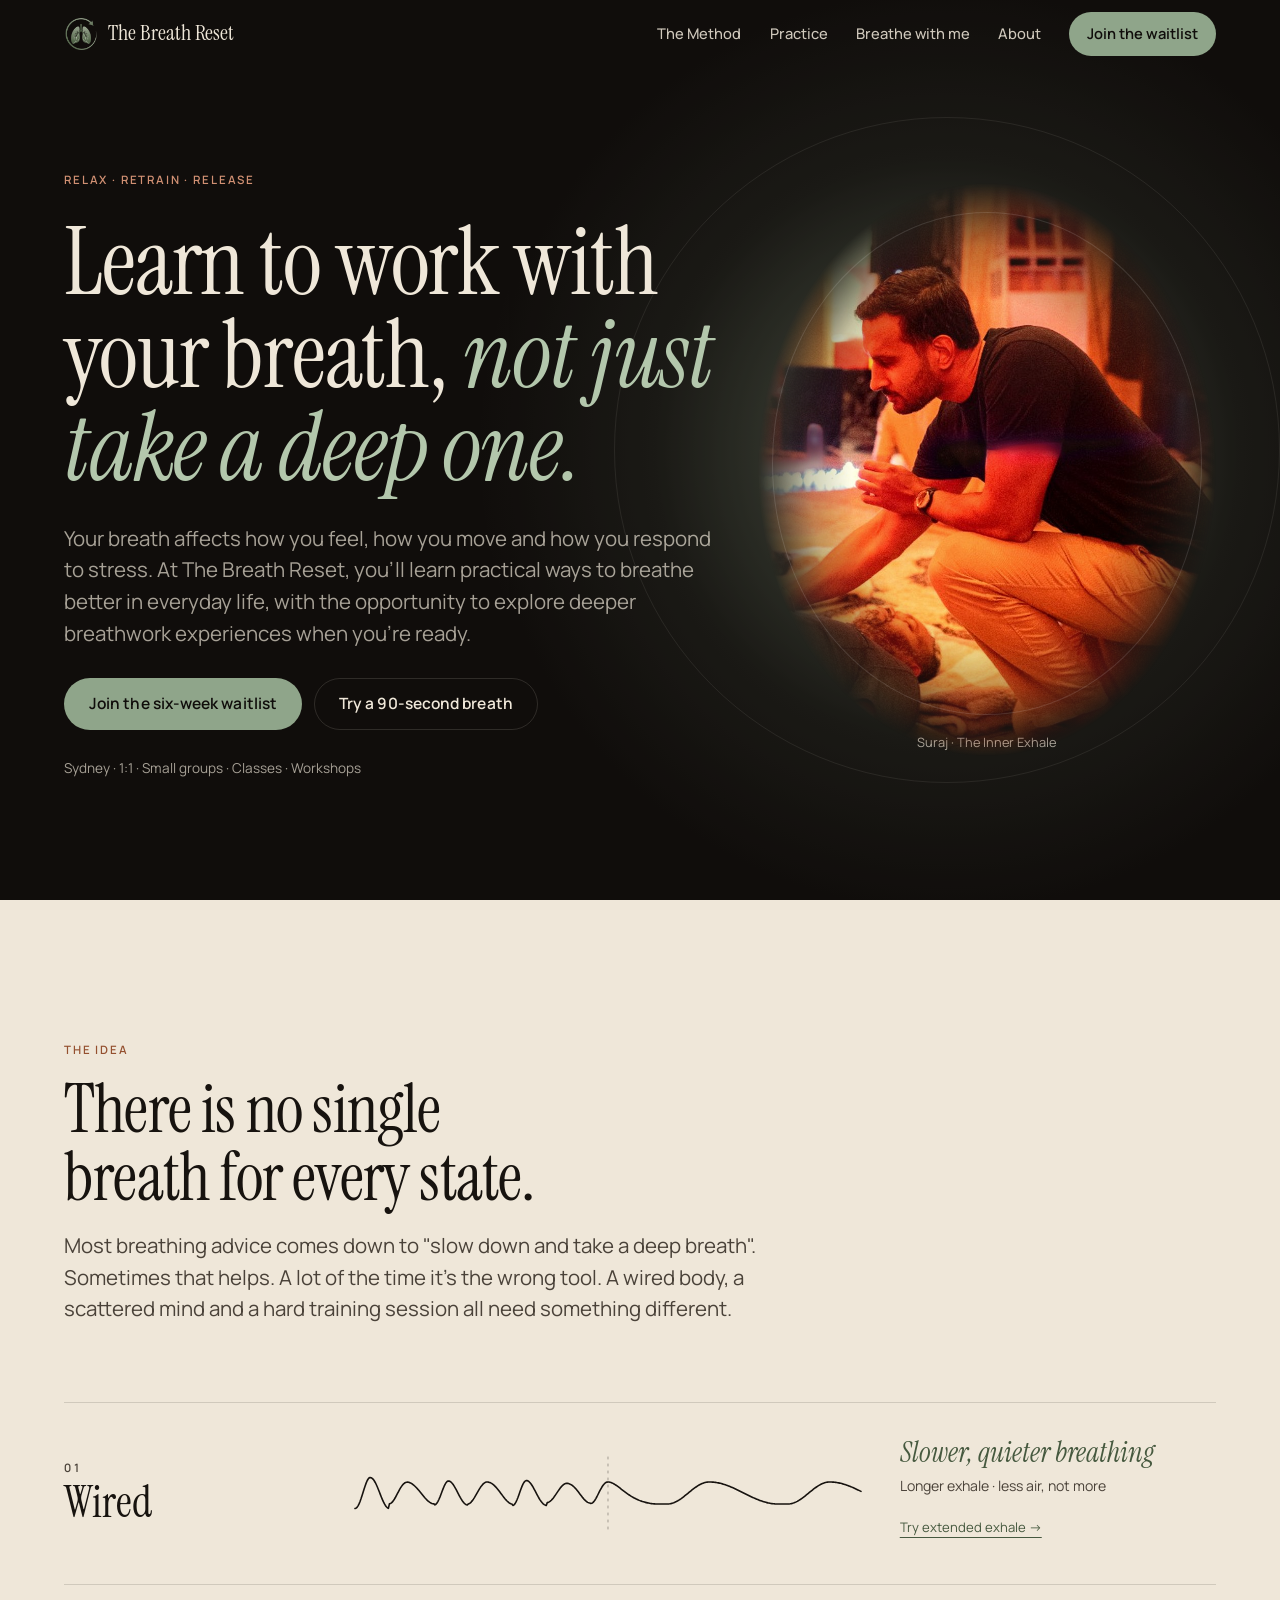
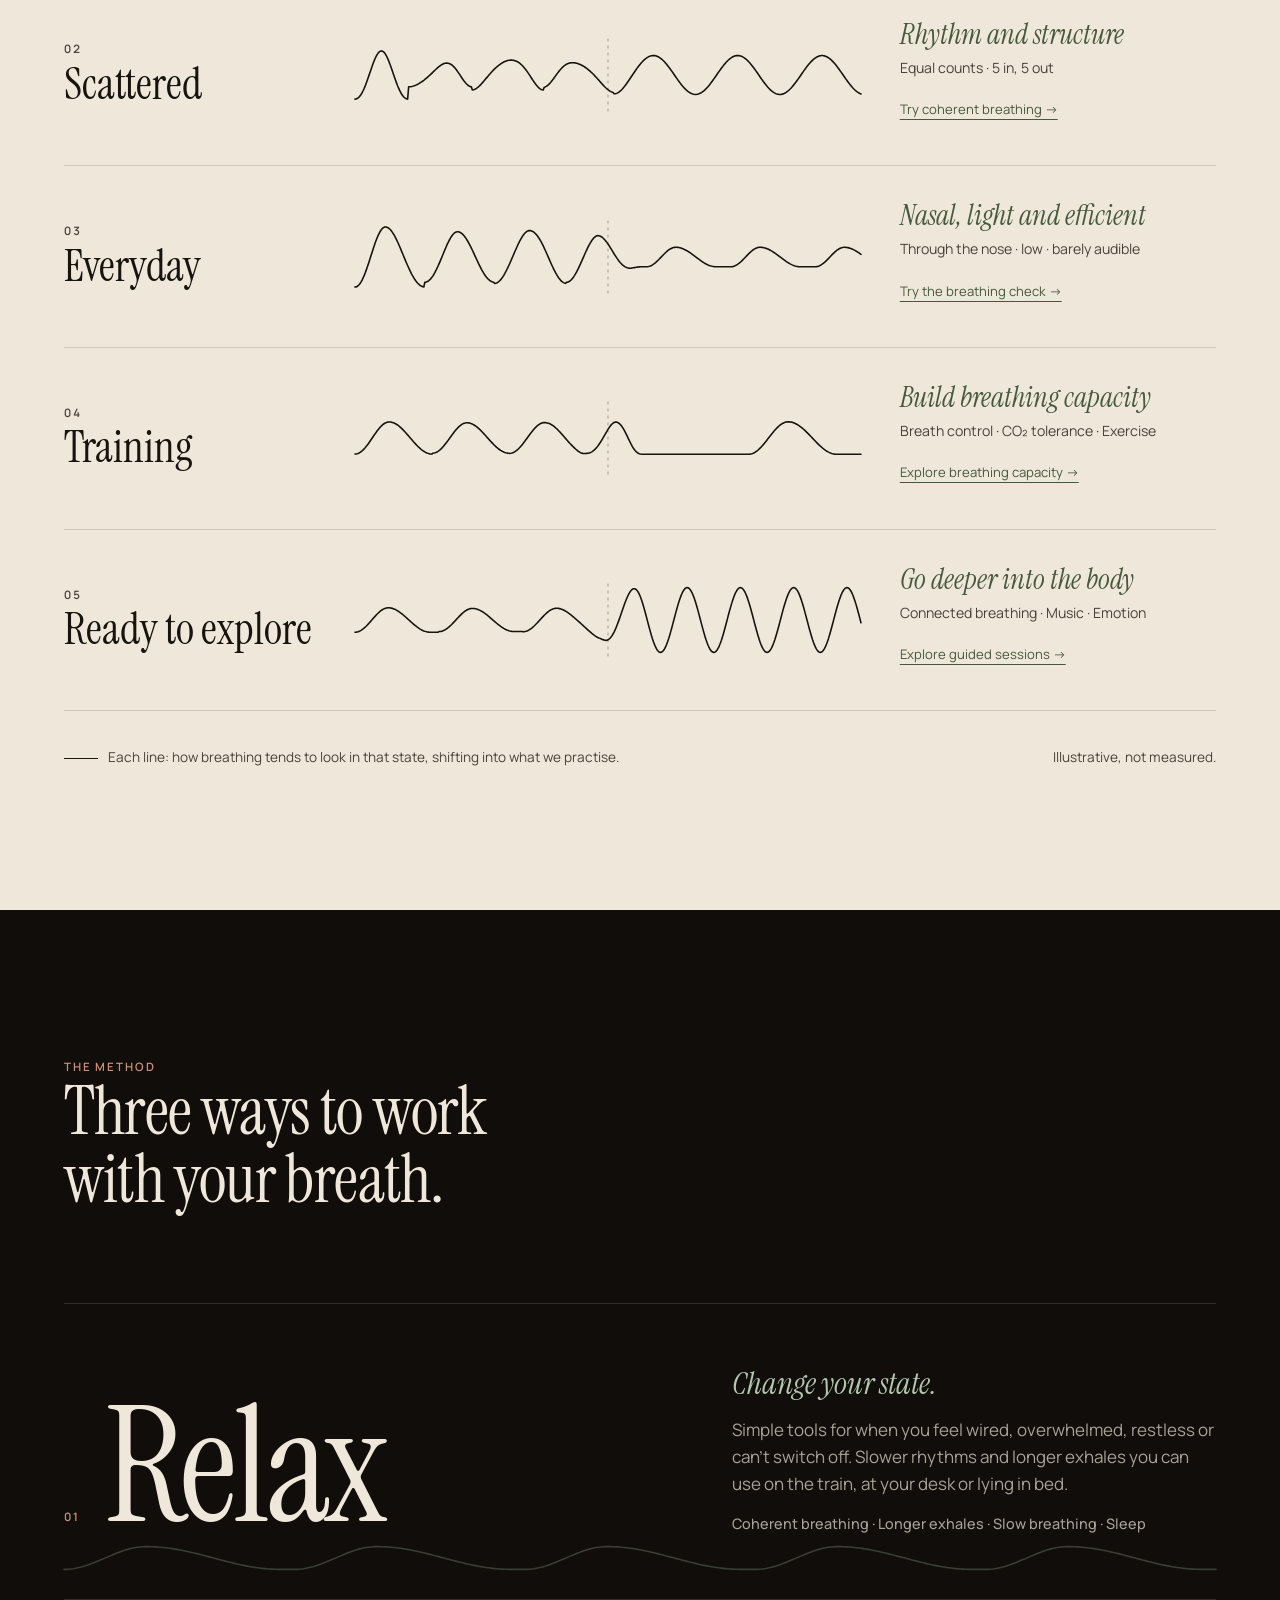
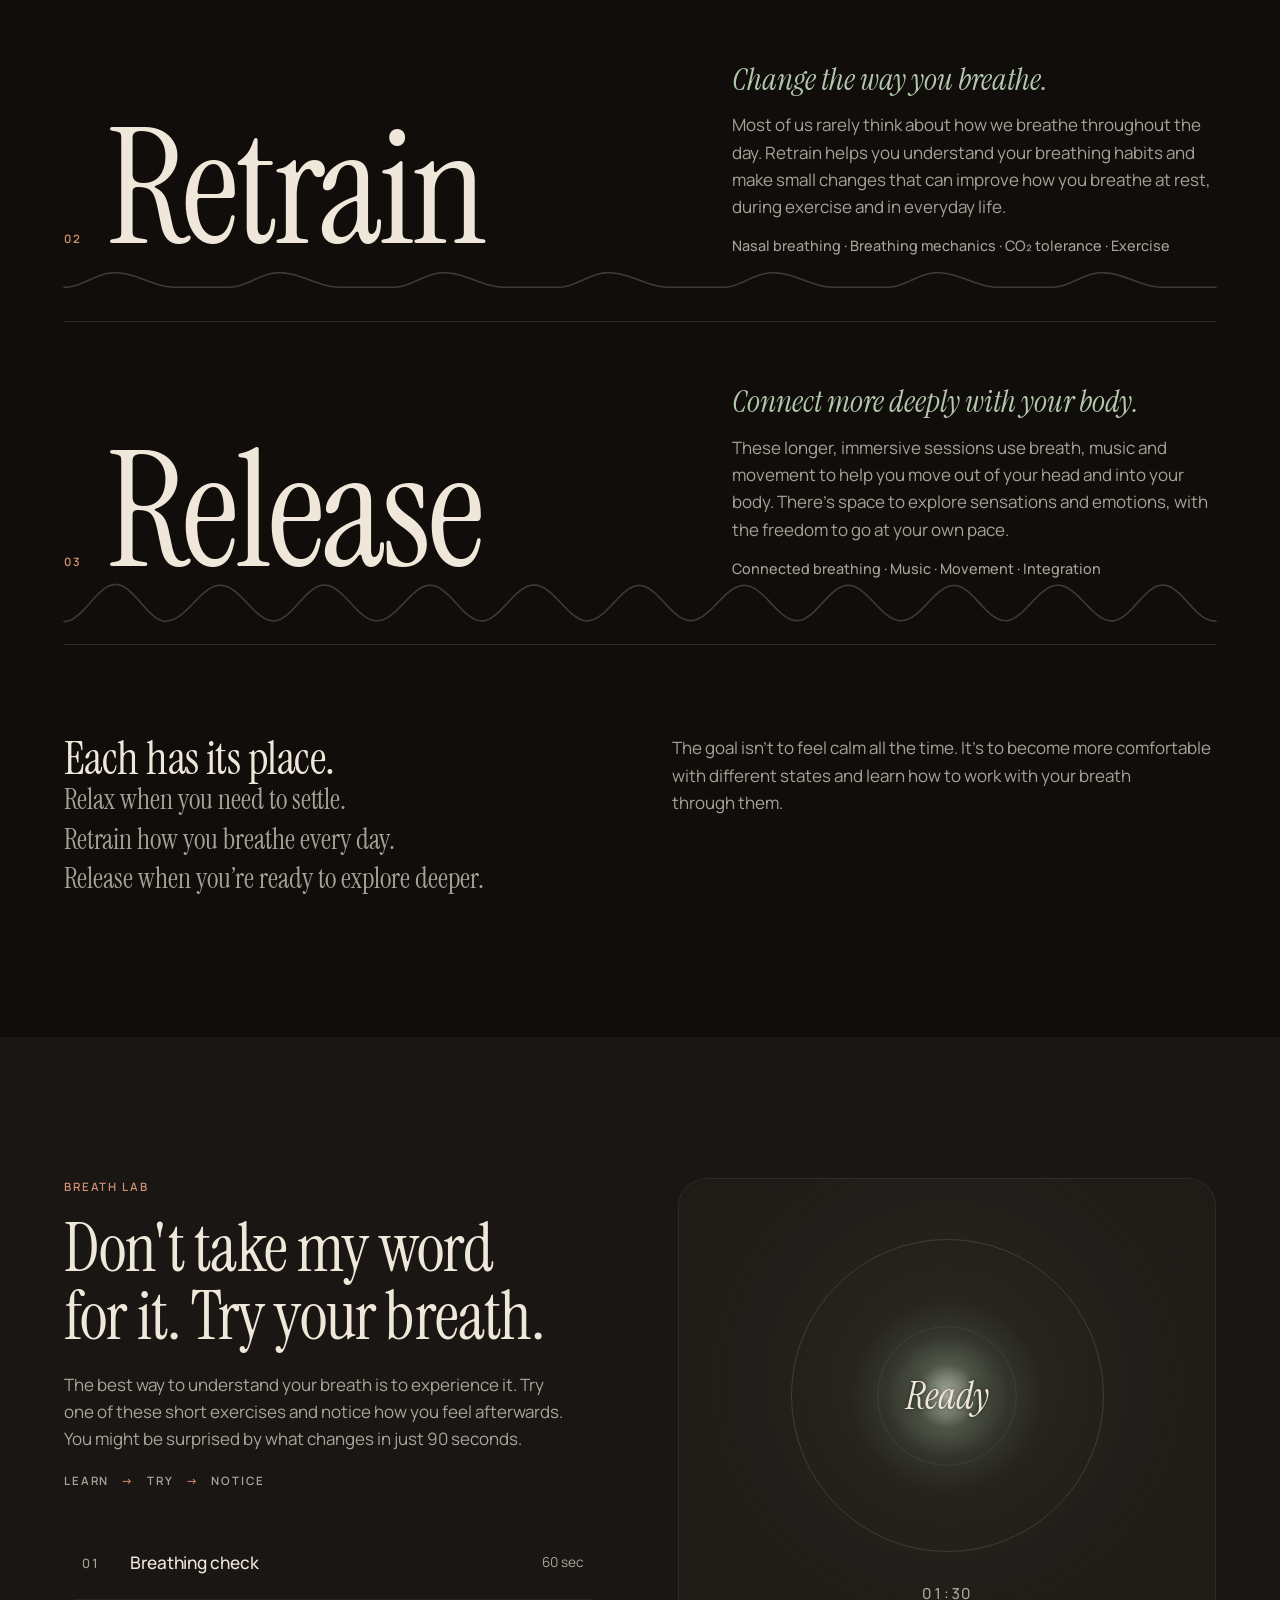
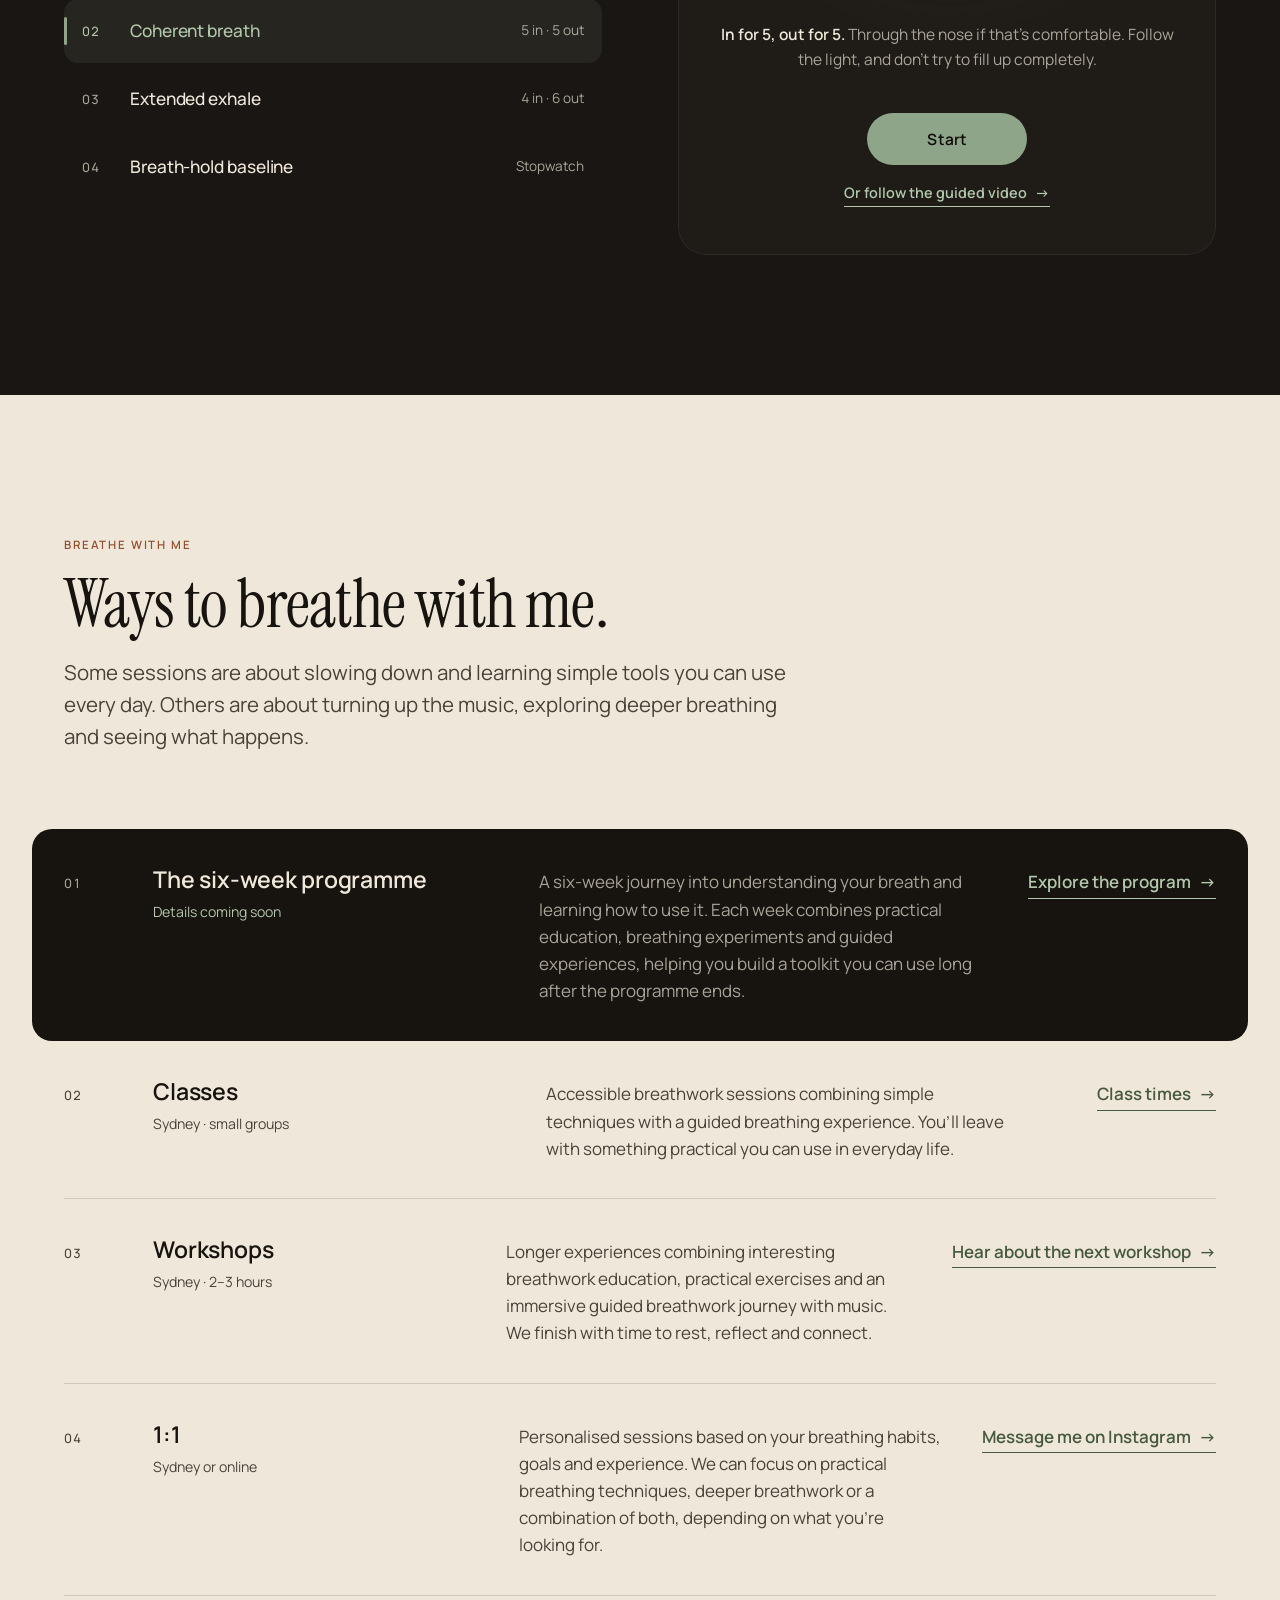
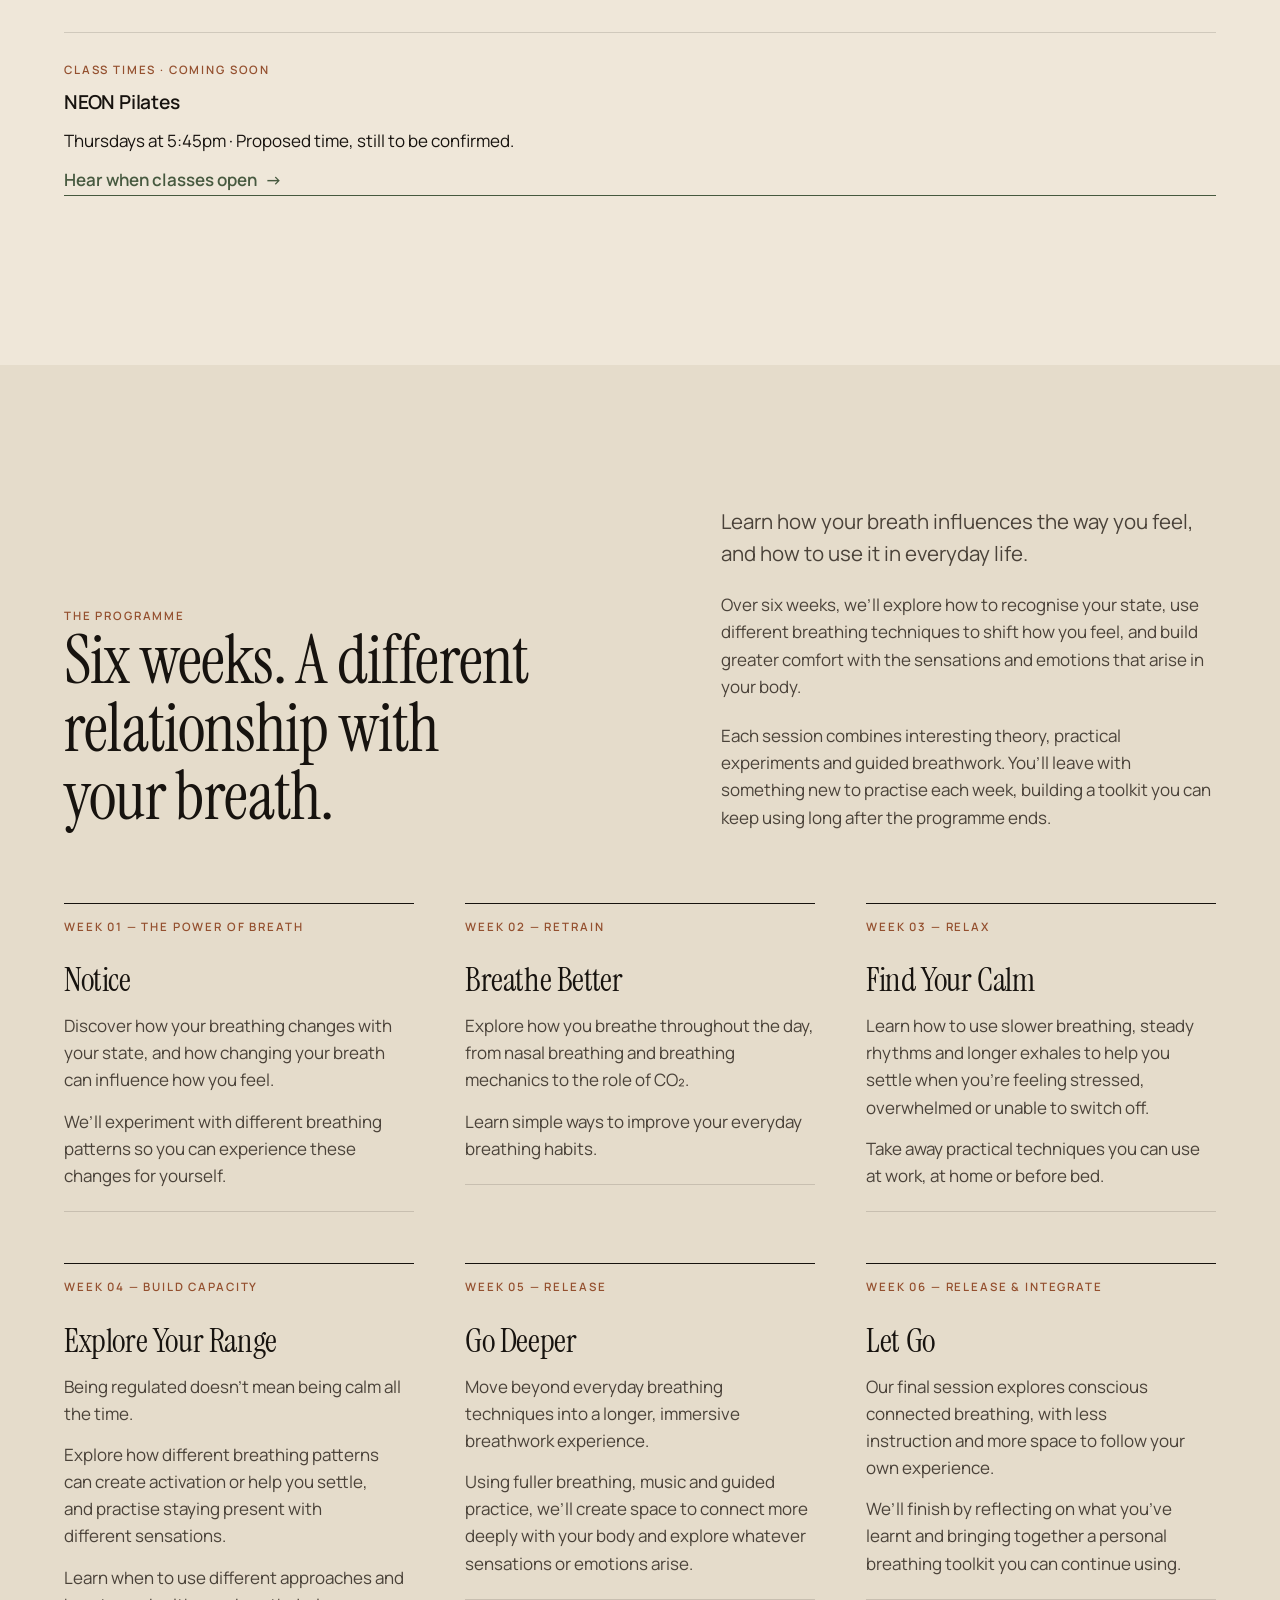
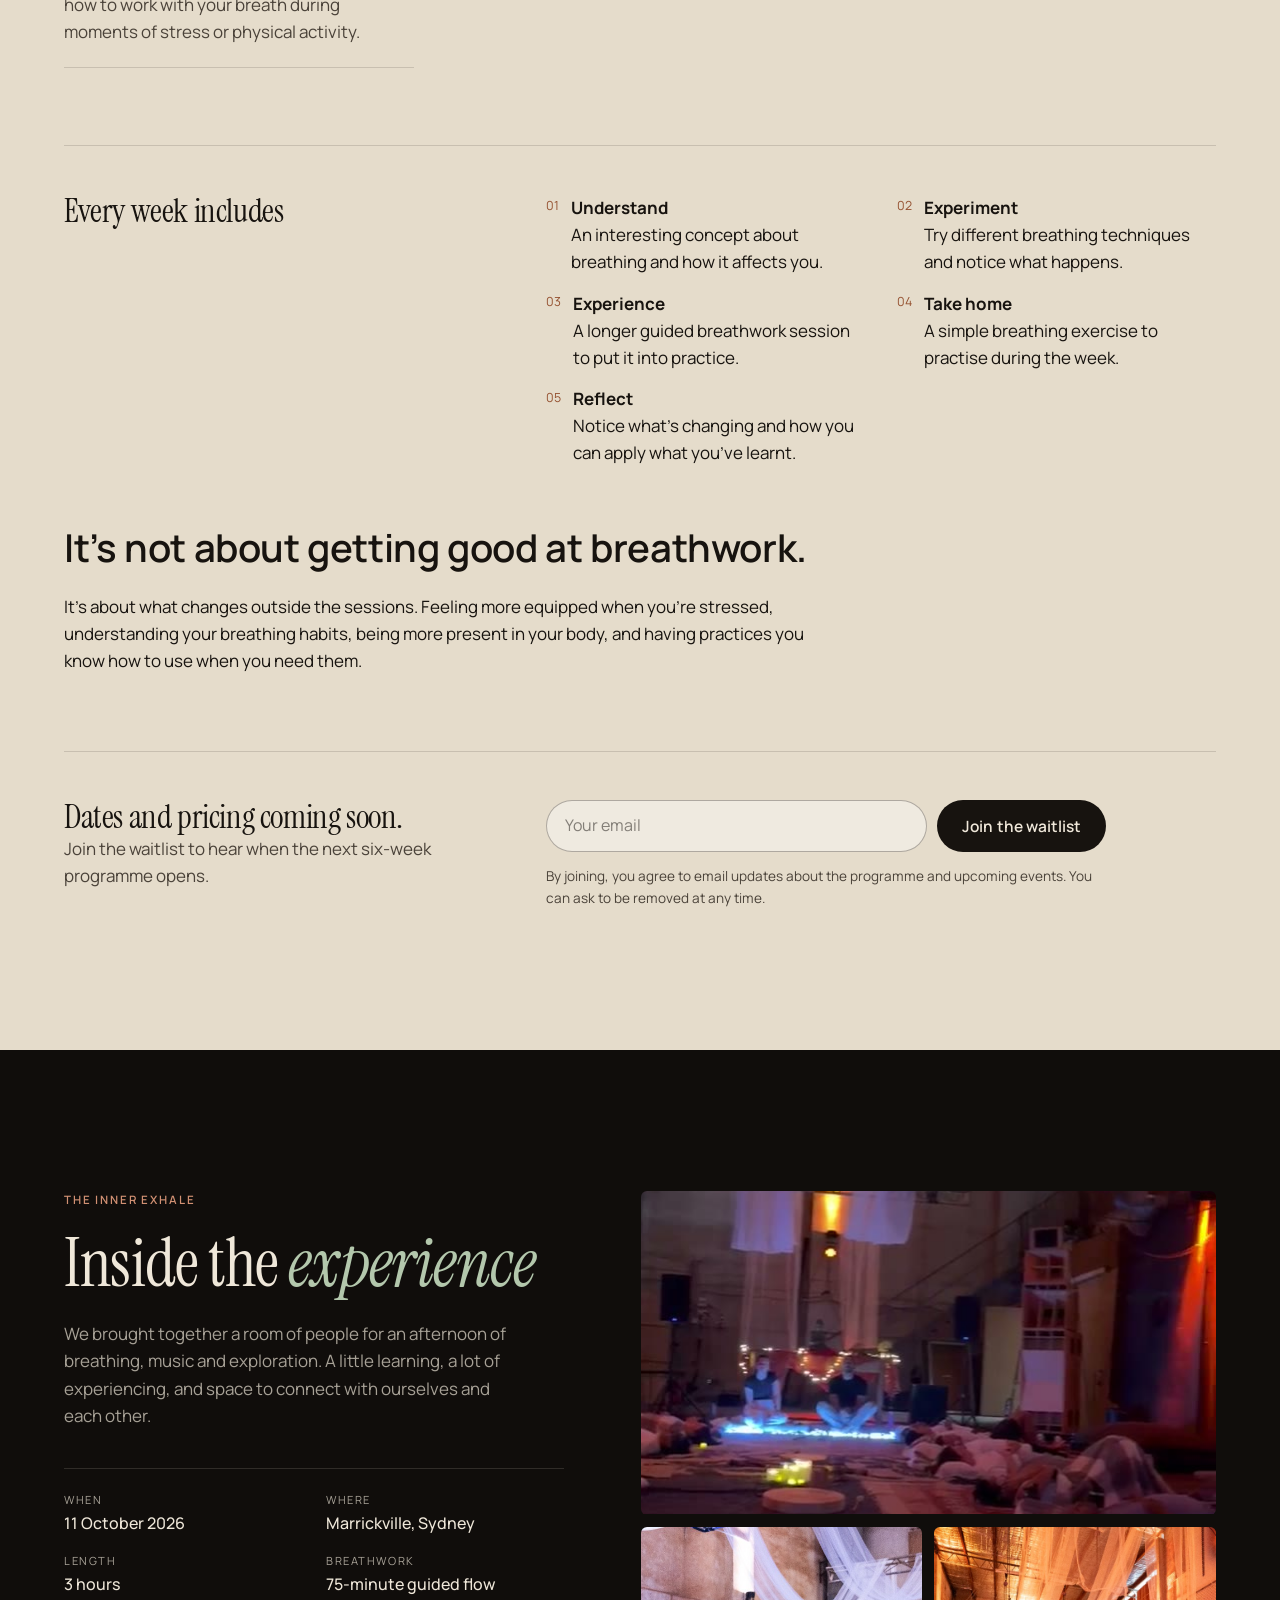
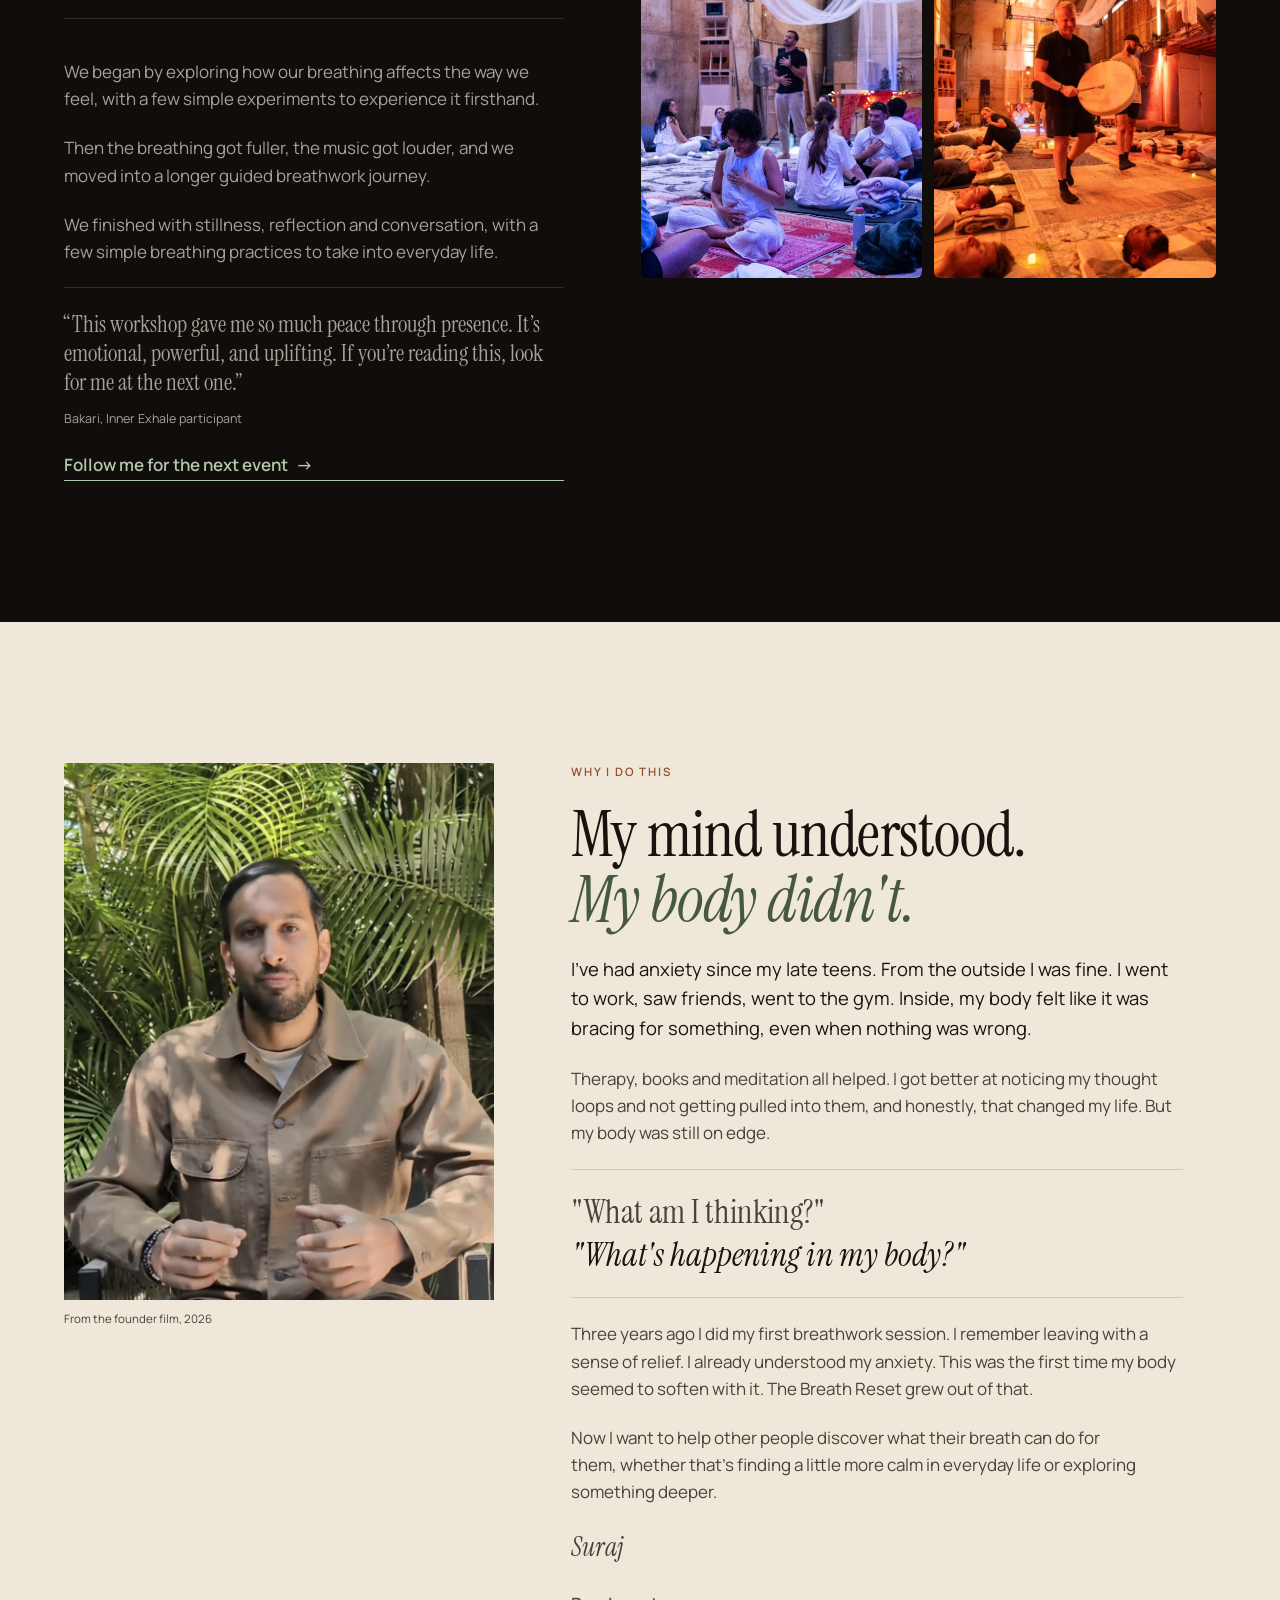
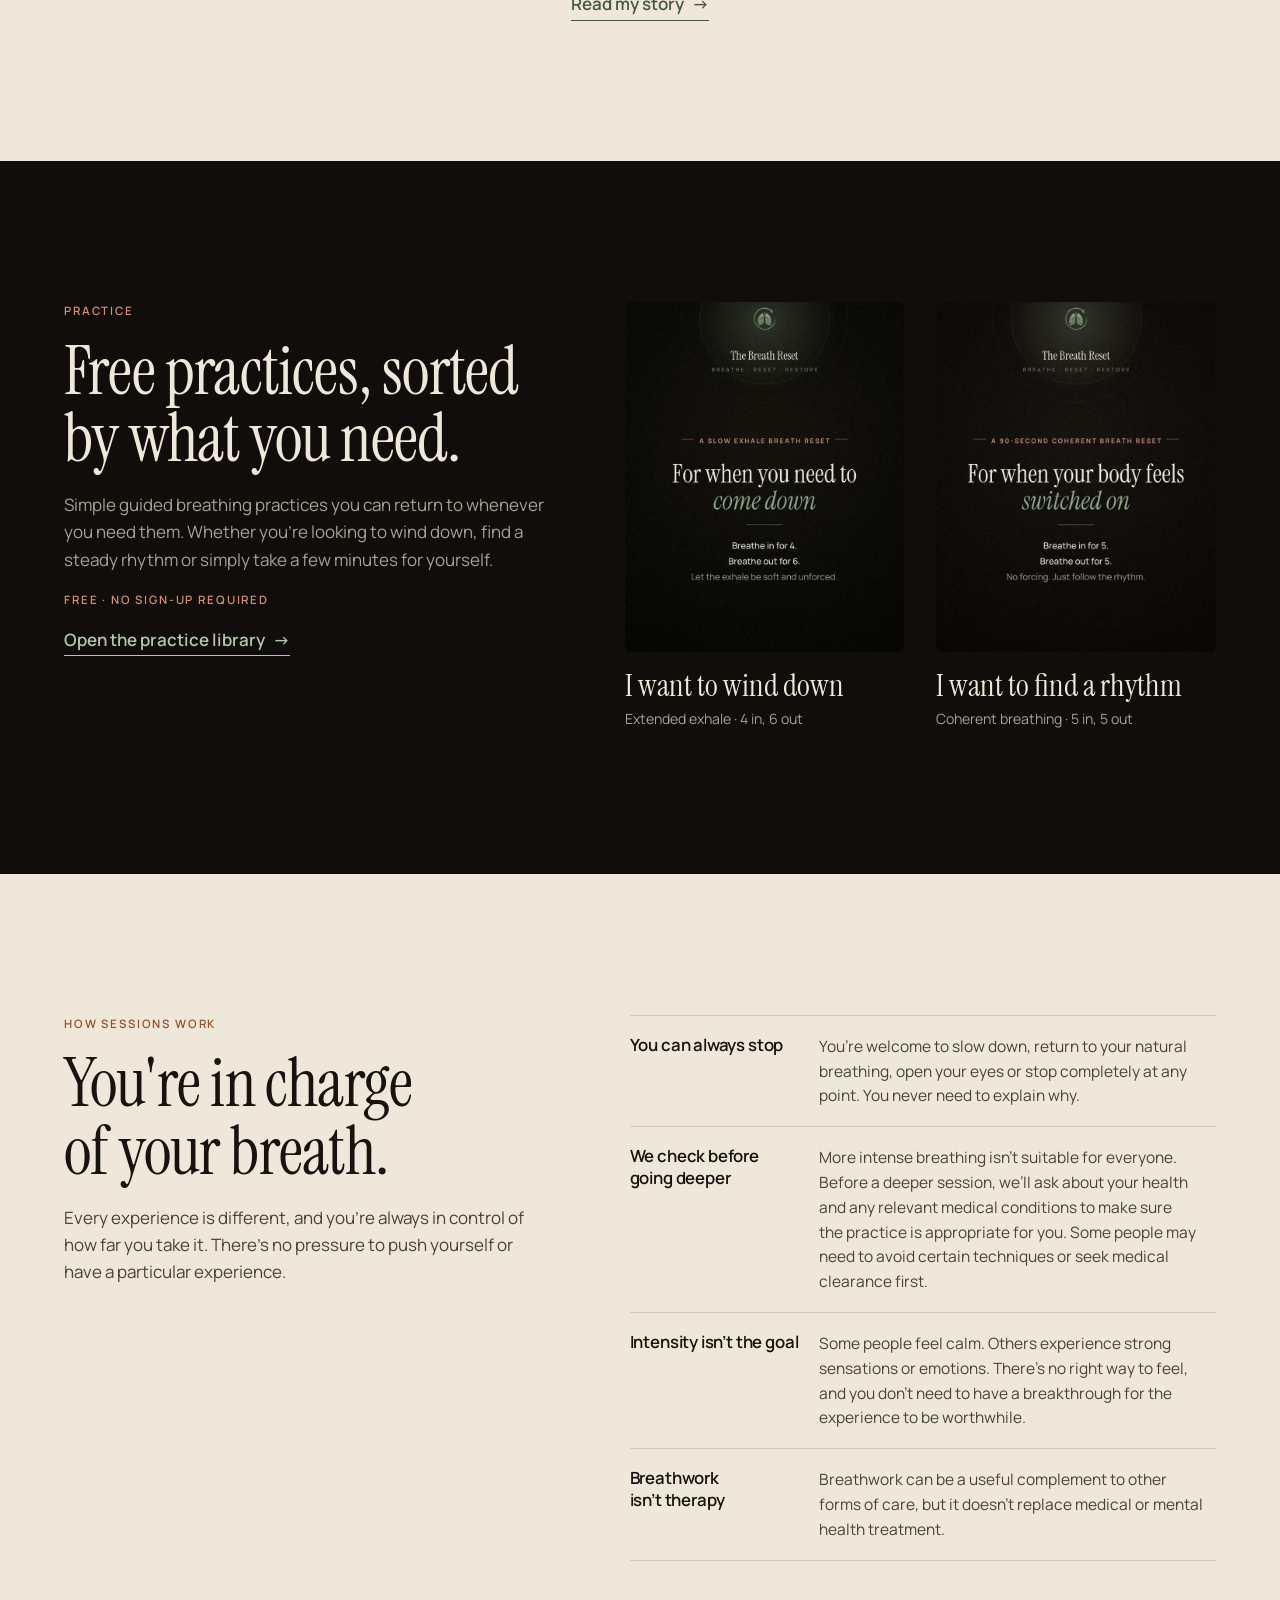
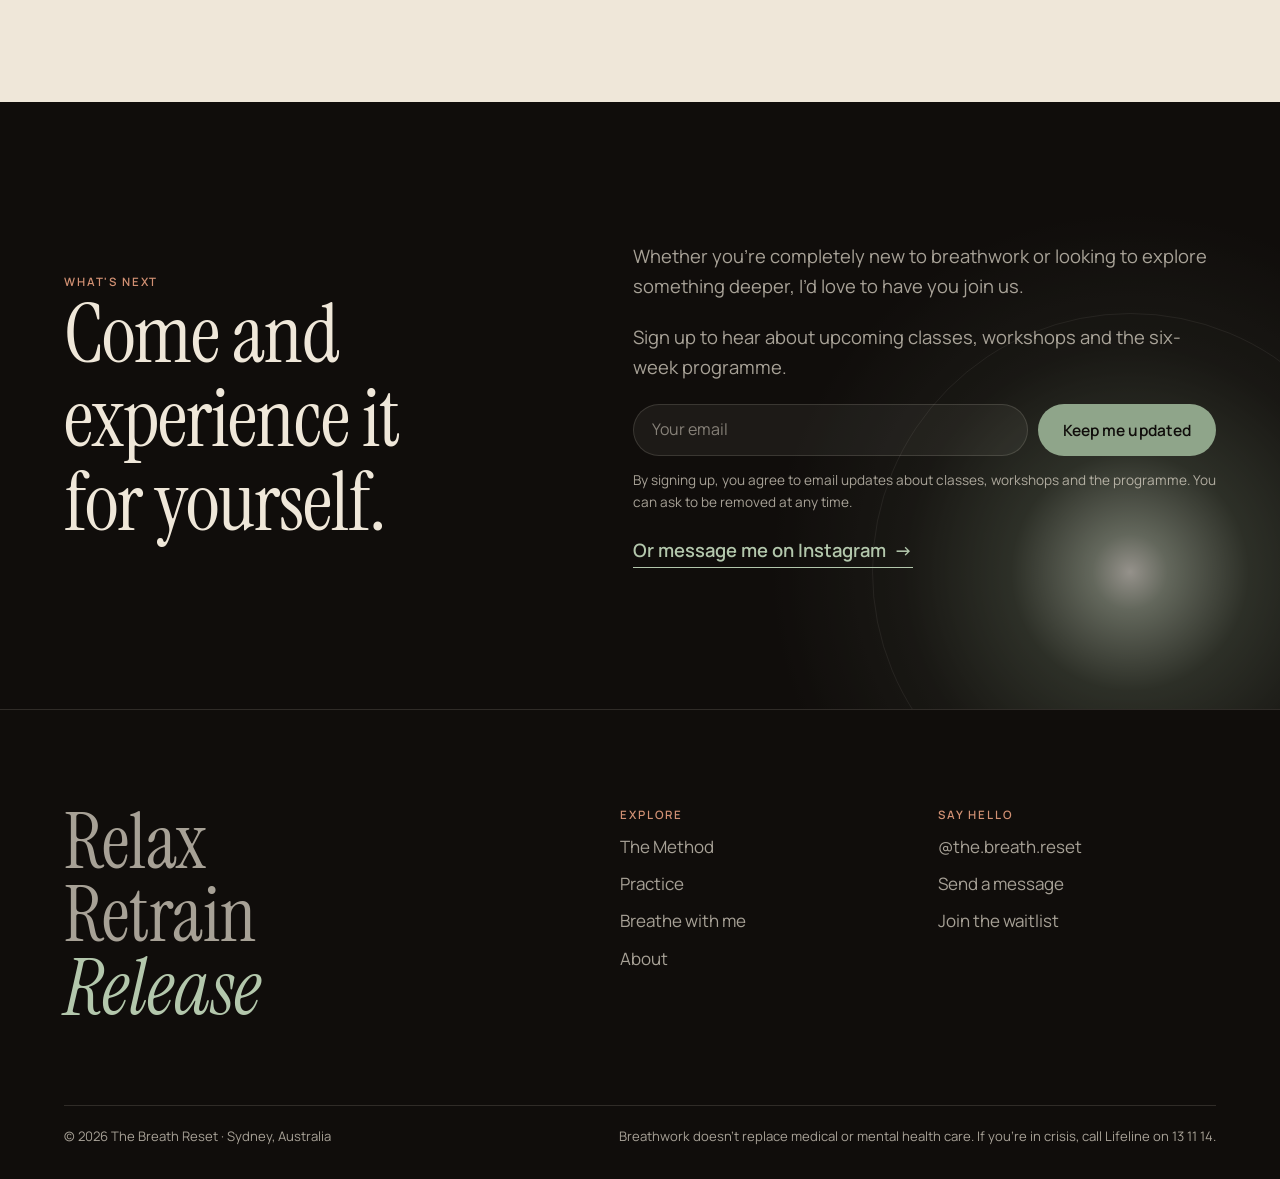
==== commit 3a71e421: "Update .gitignore and enhance content production documentation - Added new entries to .gitignore for" ====
--- a/index.html
+++ b/index.html
@@ -32,7 +32,6 @@
         <a href="#method">The Method</a>
         <a href="practice.html">Practice</a>
         <a href="#breathe">Breathe with me</a>
-        <a href="events.html">Events</a>
         <a href="about.html">About</a>
         <a class="nav-cta" href="#waitlist">Join the waitlist</a>
       </nav>
@@ -47,7 +46,7 @@
           <div class="hero-copy">
             <p class="label">Relax · Retrain · Release</p>
             <h1 id="hero-title">Learn to work with your breath, <em>not just take a deep&nbsp;one.</em></h1>
-            <p class="lede">Your breath changes with stress, movement, sleep, emotion and attention. The Breath Reset teaches you how to use it on purpose: to settle your system, to breathe better day to day, and to explore deeper breathwork when you're ready.</p>
+            <p class="lede">Your breath affects how you feel, how you move and how you respond to stress. At The Breath Reset, you’ll learn practical ways to breathe better in everyday life, with the opportunity to explore deeper breathwork experiences when you’re ready.</p>
             <div class="actions">
               <a class="button button-primary" href="#programme">Join the six-week waitlist</a>
               <a class="button button-ghost" href="#lab">Try a 90-second breath</a>
@@ -74,27 +73,27 @@
             <li class="state-row reveal">
               <p class="state-name"><small>01</small>Wired</p>
               <svg class="trace trace-draw" data-trace="wired" viewBox="0 0 1000 100" preserveAspectRatio="none" aria-hidden="true"></svg>
-              <p class="state-breath"><strong>Slower, quieter breathing</strong><span>Longer exhale · less air, not more</span></p>
+              <p class="state-breath"><strong>Slower, quieter breathing</strong><span>Longer exhale · less air, not more</span><a class="state-link" href="practice.html#extended-exhale">Try extended exhale →</a></p>
             </li>
             <li class="state-row reveal">
               <p class="state-name"><small>02</small>Scattered</p>
               <svg class="trace trace-draw" data-trace="scattered" viewBox="0 0 1000 100" preserveAspectRatio="none" aria-hidden="true"></svg>
-              <p class="state-breath"><strong>Rhythm and structure</strong><span>Equal counts · 5 in, 5 out</span></p>
+              <p class="state-breath"><strong>Rhythm and structure</strong><span>Equal counts · 5 in, 5 out</span><a class="state-link" href="practice.html#coherent">Try coherent breathing →</a></p>
             </li>
             <li class="state-row reveal">
               <p class="state-name"><small>03</small>Everyday</p>
               <svg class="trace trace-draw" data-trace="everyday" viewBox="0 0 1000 100" preserveAspectRatio="none" aria-hidden="true"></svg>
-              <p class="state-breath"><strong>Nasal, light and efficient</strong><span>Through the nose · low · barely audible</span></p>
+              <p class="state-breath"><strong>Nasal, light and efficient</strong><span>Through the nose · low · barely audible</span><a class="state-link" href="#lab-check">Try the breathing check →</a></p>
             </li>
             <li class="state-row reveal">
               <p class="state-name"><small>04</small>Training</p>
               <svg class="trace trace-draw" data-trace="training" viewBox="0 0 1000 100" preserveAspectRatio="none" aria-hidden="true"></svg>
-              <p class="state-breath"><strong>Comfortable with air hunger</strong><span>Breath holds · CO₂ tolerance</span></p>
+              <p class="state-breath"><strong>Build breathing capacity</strong><span>Breath control · CO₂ tolerance · Exercise</span><a class="state-link" href="#programme">Explore breathing capacity →</a></p>
             </li>
             <li class="state-row reveal">
               <p class="state-name"><small>05</small>Ready to explore</p>
               <svg class="trace trace-draw" data-trace="explore" viewBox="0 0 1000 100" preserveAspectRatio="none" aria-hidden="true"></svg>
-              <p class="state-breath"><strong>Fuller, connected breathing</strong><span>Music · movement · longer sessions</span></p>
+              <p class="state-breath"><strong>Go deeper into the body</strong><span>Connected breathing · Music · Emotion</span><a class="state-link" href="#programme">Explore guided sessions →</a></p>
             </li>
           </ol>
           <div class="states-foot">
@@ -112,7 +111,7 @@
               <p class="label">The method</p>
               <h2 id="method-title">Three ways to work with your breath.</h2>
             </div>
-            <p class="lede">Each one asks a different question of your breath. Most people end up using all three, sometimes in the same week.</p>
+
           </div>
 
           <article class="pillar reveal" aria-labelledby="p-relax">
@@ -135,8 +134,8 @@
             </div>
             <div class="pillar-body">
               <p class="pillar-line">Change the way you breathe.</p>
-              <p>Most of your breathing happens when you're not thinking about it. Retrain looks at those habits: nose or mouth, chest or diaphragm, how much air you move, and how you handle a build-up of CO₂.</p>
-              <p class="pillar-examples">Nasal breathing · Breath holds · Breathing volume · Breathing during exercise</p>
+              <p>Most of us rarely think about how we breathe throughout the day. Retrain helps you understand your breathing habits and make small changes that can improve how you breathe at rest, during exercise and in everyday life.</p>
+              <p class="pillar-examples">Nasal breathing · Breathing mechanics · CO₂ tolerance · Exercise</p>
             </div>
             <svg class="trace" data-trace="retrain" viewBox="0 0 1000 100" preserveAspectRatio="none" aria-hidden="true"></svg>
           </article>
@@ -147,55 +146,23 @@
               <h3 id="p-release">Release</h3>
             </div>
             <div class="pillar-body">
-              <p class="pillar-line">See what happens when you go deeper.</p>
-              <p>Longer sessions with fuller breathing, music, movement and sound. It can get intense. You decide how far to take it, and every session ends with stillness and time to land.</p>
-              <p class="pillar-examples">Connected breathing · Movement · Music · Sound · Integration</p>
+              <p class="pillar-line">Connect more deeply with your body.</p>
+              <p>These longer, immersive sessions use breath, music and movement to help you move out of your head and into your body. There’s space to explore sensations and emotions, with the freedom to go at your own pace.</p>
+              <p class="pillar-examples">Connected breathing · Music · Movement · Integration</p>
             </div>
             <svg class="trace" data-trace="release" viewBox="0 0 1000 100" preserveAspectRatio="none" aria-hidden="true"></svg>
           </article>
 
           <div class="method-outro reveal">
             <div>
-              <h3>You don't graduate from one to the next.</h3>
+              <h3>Each has its place.</h3>
               <p class="days">
-                <span>Some days you need <em>Relax</em>.</span>
-                <span>Some days you need <em>Retrain</em>.</span>
-                <span>Sometimes you're ready to <em>Release</em>.</span>
+                <span>Relax when you need to settle.</span>
+                <span>Retrain how you breathe every day.</span>
+                <span>Release when you’re ready to explore deeper.</span>
               </p>
             </div>
-            <p class="muted">Being regulated doesn't mean being calm all the time. It means you can move between states. You can feel activation, emotion or intensity without needing it gone straight away, and you can bring yourself back down when you choose to.</p>
-          </div>
-        </div>
-      </section>
-
-      <!-- Field notes -->
-      <section class="section surface-paper" aria-labelledby="notes-title">
-        <div class="wrap">
-          <div class="section-head reveal">
-            <p class="label">Field notes</p>
-            <h2 id="notes-title">Four things worth knowing about your breath.</h2>
-          </div>
-          <div class="notes">
-            <article class="note reveal">
-              <p class="label">CO₂</p>
-              <h3>CO₂ isn't just waste.</h3>
-              <p>The level of CO₂ in your blood is one of the main signals your brain uses to decide when you breathe. It also affects how easily oxygen is released to your tissues, which is known as the Bohr effect. Breathe far more than you need and CO₂ drops, which is part of why over-breathing can leave you light-headed or tingly.</p>
-            </article>
-            <article class="note reveal">
-              <p class="label">Pace</p>
-              <h3>Slower isn't always better.</h3>
-              <p>Breathing at around six breaths a minute settles a lot of people. It's one tool. Faster, fuller breathing raises activation on purpose, and learning to stay with that is a skill too.</p>
-            </article>
-            <article class="note reveal">
-              <p class="label">Nose</p>
-              <h3>Why the nose?</h3>
-              <p>Your nose warms, humidifies and filters air before it reaches your lungs. It also adds a little resistance, which tends to slow breathing down and keep the volume closer to what your body needs.</p>
-            </article>
-            <article class="note reveal">
-              <p class="label">Breath holds</p>
-              <h3>What a breath hold tests.</h3>
-              <p>A relaxed hold after a normal exhale gives a rough idea of how strongly you react to rising CO₂. It shifts with sleep, stress, time of day and what you've eaten. Treat it as a reference point to track, not a score or a diagnosis.</p>
-            </article>
+            <p class="muted">The goal isn’t to feel calm all the time. It’s to become more comfortable with different states and learn how to work with your breath through them.</p>
           </div>
         </div>
       </section>
@@ -206,11 +173,11 @@
           <div class="lab-head reveal">
             <p class="label">Breath Lab</p>
             <h2 id="lab-title">Don't take my word for it. Try your breath.</h2>
-            <p>Short experiments you can do right now, sitting wherever you are. You don't have to believe anything first. Try one, then notice what changed. Sometimes nothing will, and that's worth knowing too.</p>
+            <p>The best way to understand your breath is to experience it. Try one of these short exercises and notice how you feel afterwards. You might be surprised by what changes in just 90 seconds.</p>
             <p class="lab-steps" aria-label="Learn, try, notice"><span>Learn</span><span>Try</span><span>Notice</span></p>
 
             <div class="lab-modes" role="group" aria-label="Choose an experiment">
-              <button class="lab-mode" type="button" data-lab-mode="check" aria-pressed="false">
+              <button id="lab-check" class="lab-mode" type="button" data-lab-mode="check" aria-pressed="false">
                 <span class="num">01</span><strong>Breathing check</strong><small>60 sec</small>
               </button>
               <button class="lab-mode" type="button" data-lab-mode="coherent" aria-pressed="true">
@@ -249,56 +216,10 @@
           <div class="section-head reveal">
             <p class="label">Breathe with me</p>
             <h2 id="breathe-title">Ways to breathe with me.</h2>
-            <p class="lede muted">Mostly small rooms in Sydney. Some sessions are slow and quiet. Some have music loud enough to feel in your chest.</p>
-          </div>
-
-          <ol class="formats">
-            <li class="format reveal">
-              <span class="num">01</span>
-              <div>
-                <h3>Classes</h3>
-                <span class="format-meta">Sydney · small groups</span>
-              </div>
-              <p>Shorter sessions built around one state or one skill. Learn the idea, practise it together, leave with something you can use the same night.</p>
-              <a class="arrow-link format-action" href="https://www.instagram.com/the.breath.reset/" target="_blank" rel="noopener">Dates on Instagram</a>
-            </li>
-            <li class="format reveal">
-              <span class="num">02</span>
-              <div>
-                <h3>Workshops &amp; experiences</h3>
-                <span class="format-meta">Sydney · 2–3 hours</span>
-              </div>
-              <p>Longer sessions that move from breath education to small experiments to a full guided breathwork flow, with music, and time at the end to come back and talk.</p>
-              <a class="arrow-link format-action" href="events.html">See past events</a>
-            </li>
-            <li class="format format-featured reveal">
-              <span class="num">03</span>
-              <div>
-                <h3>The six-week programme</h3>
-                <span class="format-meta">Details coming soon</span>
-              </div>
-              <p>A course that works through Relax, Retrain and Release in order. Each week has one idea, one experiment, one guided session and one practice to take home.</p>
-              <a class="arrow-link format-action" href="#programme">See the curriculum</a>
-            </li>
-            <li class="format reveal">
-              <span class="num">04</span>
-              <div>
-                <h3>1:1</h3>
-                <span class="format-meta">$175 + GST · 60–75 min · Sydney or online</span>
-              </div>
-              <p>Sessions built around how you breathe now, what you want from it, and how much intensity you're comfortable with. We start by looking at your breathing before changing anything.</p>
-              <a class="arrow-link format-action" href="https://ig.me/m/the.breath.reset" target="_blank" rel="noopener">Message me</a>
-            </li>
-            <li class="format reveal">
-              <span class="num">05</span>
-              <div>
-                <h3>Private groups &amp; teams</h3>
-                <span class="format-meta">Designed for your group</span>
-              </div>
-              <p>A session made for your people. It could be a quiet reset for a team at work or a longer evening with music for a group of friends.</p>
-              <a class="arrow-link format-action" href="https://ig.me/m/the.breath.reset" target="_blank" rel="noopener">Ask about a date</a>
-            </li>
-          </ol>
+            <p class="lede muted">Some sessions are about slowing down and learning simple tools you can use every day. Others are about turning up the music, exploring deeper breathing and seeing what happens.</p>
+          </div>
+
+          <ol class="formats"><li class="format format-featured reveal"><span class="num">01</span><div><h3>The six-week programme</h3><span class="format-meta">Details coming soon</span></div><p>A six-week journey into understanding your breath and learning how to use it. Each week combines practical education, breathing experiments and guided experiences, helping you build a toolkit you can use long after the programme ends.</p><a class="arrow-link format-action" href="#programme">Explore the program</a></li><li class="format  reveal"><span class="num">02</span><div><h3>Classes</h3><span class="format-meta">Sydney · small groups</span></div><p>Accessible breathwork sessions combining simple techniques with a guided breathing experience. You’ll leave with something practical you can use in everyday life.</p><a class="arrow-link format-action" href="#class-times">Class times</a></li><li class="format  reveal"><span class="num">03</span><div><h3>Workshops</h3><span class="format-meta">Sydney · 2–3 hours</span></div><p>Longer experiences combining interesting breathwork education, practical exercises and an immersive guided breathwork journey with music. We finish with time to rest, reflect and connect.</p><a class="arrow-link format-action" href="https://www.instagram.com/the.breath.reset/" target="_blank" rel="noopener">Hear about the next workshop</a></li><li class="format  reveal"><span class="num">04</span><div><h3>1:1</h3><span class="format-meta">Sydney or online</span></div><p>Personalised sessions based on your breathing habits, goals and experience. We can focus on practical breathing techniques, deeper breathwork or a combination of both, depending on what you’re looking for.</p><a class="arrow-link format-action" href="https://ig.me/m/the.breath.reset" target="_blank" rel="noopener">Message me on Instagram</a></li></ol><div class="class-times reveal" id="class-times"><p class="label">Class times · Coming soon</p><h3>NEON Pilates</h3><p>Thursdays at 5:45pm · Proposed time, still to be confirmed.</p><a class="arrow-link" href="#waitlist">Hear when classes open</a></div>
         </div>
       </section>
 
@@ -310,71 +231,35 @@
               <p class="label">The programme</p>
               <h2 id="programme-title">Six weeks. A different relationship with your breath.</h2>
             </div>
-            <p class="lede">This is a course, not a run of appointments. By the end you'll understand what your breath is doing, have a few tools for different moments, and have tried breathwork at a depth you chose.</p>
-          </div>
-
-          <ol class="weeks reveal">
-            <li class="phase">
-              <p class="phase-head"><span class="label">Relax</span><span class="phase-line">Change your state</span></p>
-              <div class="week">
-                <span class="num">Week 01</span>
-                <h3>Notice</h3>
-                <p>How you breathe when you're not paying attention, and what changes when you do.</p>
-              </div>
-              <div class="week">
-                <span class="num">Week 02</span>
-                <h3>Settle</h3>
-                <p>Slow rhythms and longer exhales. When they help, and when they don't.</p>
-              </div>
-            </li>
-            <li class="phase">
-              <p class="phase-head"><span class="label">Retrain</span><span class="phase-line">Change the way you breathe</span></p>
-              <div class="week">
-                <span class="num">Week 03</span>
-                <h3>Mechanics</h3>
-                <p>Nose, diaphragm, ribs, and how much air you actually need.</p>
-              </div>
-              <div class="week">
-                <span class="num">Week 04</span>
-                <h3>Air hunger</h3>
-                <p>CO₂, breath holds, and breathing when you're working hard.</p>
-              </div>
-            </li>
-            <li class="phase">
-              <p class="phase-head"><span class="label">Release</span><span class="phase-line">Go deeper</span></p>
-              <div class="week">
-                <span class="num">Week 05</span>
-                <h3>Activation</h3>
-                <p>Fuller breathing on purpose, and staying with stronger sensation.</p>
-              </div>
-              <div class="week">
-                <span class="num">Week 06</span>
-                <h3>Release</h3>
-                <p>A longer guided session with music, then what you take with you.</p>
-              </div>
-            </li>
-          </ol>
+            <div class="programme-description">
+            <p class="lede">Learn how your breath influences the way you feel, and how to use it in everyday life.</p><p>Over six weeks, we’ll explore how to recognise your state, use different breathing techniques to shift how you feel, and build greater comfort with the sensations and emotions that arise in your body.</p><p>Each session combines interesting theory, practical experiments and guided breathwork. You’ll leave with something new to practise each week, building a toolkit you can keep using long after the programme ends.</p>
+            </div>
+          </div>
+
+          <ol class="weeks reveal"><li class="phase"><p class="phase-head"><span class="label">Week 01 — THE POWER OF BREATH</span></p><div class="week"><h3>Notice</h3><p>Discover how your breathing changes with your state, and how changing your breath can influence how you feel.</p><p>We’ll experiment with different breathing patterns so you can experience these changes for yourself.</p></div></li><li class="phase"><p class="phase-head"><span class="label">Week 02 — RETRAIN</span></p><div class="week"><h3>Breathe Better</h3><p>Explore how you breathe throughout the day, from nasal breathing and breathing mechanics to the role of CO₂.</p><p>Learn simple ways to improve your everyday breathing habits.</p></div></li><li class="phase"><p class="phase-head"><span class="label">Week 03 — RELAX</span></p><div class="week"><h3>Find Your Calm</h3><p>Learn how to use slower breathing, steady rhythms and longer exhales to help you settle when you’re feeling stressed, overwhelmed or unable to switch off.</p><p>Take away practical techniques you can use at work, at home or before bed.</p></div></li><li class="phase"><p class="phase-head"><span class="label">Week 04 — BUILD CAPACITY</span></p><div class="week"><h3>Explore Your Range</h3><p>Being regulated doesn’t mean being calm all the time.</p><p>Explore how different breathing patterns can create activation or help you settle, and practise staying present with different sensations.</p><p>Learn when to use different approaches and how to work with your breath during moments of stress or physical activity.</p></div></li><li class="phase"><p class="phase-head"><span class="label">Week 05 — RELEASE</span></p><div class="week"><h3>Go Deeper</h3><p>Move beyond everyday breathing techniques into a longer, immersive breathwork experience.</p><p>Using fuller breathing, music and guided practice, we’ll create space to connect more deeply with your body and explore whatever sensations or emotions arise.</p></div></li><li class="phase"><p class="phase-head"><span class="label">Week 06 — RELEASE &amp; INTEGRATE</span></p><div class="week"><h3>Let Go</h3><p>Our final session explores conscious connected breathing, with less instruction and more space to follow your own experience.</p><p>We’ll finish by reflecting on what you’ve learnt and bringing together a personal breathing toolkit you can continue using.</p></div></li></ol>
 
           <div class="week-includes reveal">
             <div>
               <h3>Every week includes</h3>
             </div>
             <ol>
-              <li>One idea worth understanding</li>
-              <li>A breath experiment in the room</li>
-              <li>A guided breath flow</li>
-              <li>A short practice for home</li>
-              <li>Time to reflect on what you noticed</li>
+              <li><span><strong>Understand</strong><br>An interesting concept about breathing and how it affects you.</span></li>
+              <li><span><strong>Experiment</strong><br>Try different breathing techniques and notice what happens.</span></li>
+              <li><span><strong>Experience</strong><br>A longer guided breathwork session to put it into practice.</span></li>
+              <li><span><strong>Take home</strong><br>A simple breathing exercise to practise during the week.</span></li>
+              <li><span><strong>Reflect</strong><br>Notice what’s changing and how you can apply what you’ve learnt.</span></li>
             </ol>
           </div>
 
+          <div class="programme-takeaway reveal"><h3>It’s not about getting good at breathwork.</h3><p>It’s about what changes outside the sessions. Feeling more equipped when you’re stressed, understanding your breathing habits, being more present in your body, and having practices you know how to use when you need them.</p></div>
           <div class="week-includes reveal" id="waitlist">
             <div>
-              <h3>Dates and price aren't set yet.</h3>
-              <p class="muted">Join the waitlist and you'll hear first, before it goes on Instagram.</p>
-            </div>
-            <form class="waitlist" action="https://formspree.io/f/FORMSPREE_FORM_ID" method="POST" data-waitlist>
+              <h3>Dates and pricing coming soon.</h3>
+              <p class="muted">Join the waitlist to hear when the next six-week programme opens.</p>
+            </div>
+            <form class="waitlist" action="#waitlist" method="POST" data-waitlist>
               <input type="hidden" name="list" value="Six-week programme">
+              <input type="hidden" name="consent" value="yes">
               <input type="hidden" name="_subject" value="Waitlist: six-week programme">
               <label class="visually-hidden" for="wl-programme">Email address</label>
               <div class="waitlist-row">
@@ -382,7 +267,7 @@
                 <button class="button button-primary" type="submit">Join the waitlist</button>
               </div>
               <input class="hp" type="text" name="_gotcha" tabindex="-1" autocomplete="off" aria-hidden="true">
-              <p class="waitlist-note">I'll only email about the programme and upcoming events.</p>
+              <p class="waitlist-note">By joining, you agree to email updates about the programme and upcoming events. You can ask to be removed at any time.</p>
               <p class="waitlist-status" role="status" aria-live="polite"></p>
             </form>
           </div>
@@ -393,21 +278,21 @@
       <section class="section surface-night" aria-labelledby="event-title">
         <div class="wrap event-feature">
           <div class="event-feature-copy reveal">
-            <p class="label">Past event</p>
-            <h2 id="event-title">The Inner <em>Exhale</em></h2>
-            <p>A three-hour Sunday afternoon at Mothership Studios in Marrickville, co-hosted with Bianca.</p>
+            <p class="label">The Inner Exhale</p>
+            <h2 id="event-title">Inside the <em>experience</em></h2>
+            <p>We brought together a room of people for an afternoon of breathing, music and exploration. A little learning, a lot of experiencing, and space to connect with ourselves and each other.</p>
             <dl class="event-facts">
               <div><dt>When</dt><dd>11 October 2026</dd></div>
               <div><dt>Where</dt><dd>Marrickville, Sydney</dd></div>
               <div><dt>Length</dt><dd>3 hours</dd></div>
               <div><dt>Breathwork</dt><dd>75-minute guided flow</dd></div>
             </dl>
-            <p>We started with how breathing actually works, then ran short experiments so everyone could feel the difference between patterns. From there the breathing got fuller and the music got louder, building into a long guided flow. We finished with stillness, conversation and a few simple tools to take home.</p>
+            <p>We began by exploring how our breathing affects the way we feel, with a few simple experiments to experience it firsthand.</p><p>Then the breathing got fuller, the music got louder, and we moved into a longer guided breathwork journey.</p><p>We finished with stillness, reflection and conversation, with a few simple breathing practices to take into everyday life.</p>
             <blockquote class="event-quote">
               <p>“This workshop gave me so much peace through presence. It’s emotional, powerful, and uplifting. If you’re reading this, look for me at the next one.”</p>
               <cite>Bakari, Inner Exhale participant</cite>
             </blockquote>
-            <a class="arrow-link" href="events.html">Events</a>
+            <a class="arrow-link" href="https://www.instagram.com/the.breath.reset/" target="_blank" rel="noopener">Follow me for the next event</a>
           </div>
 
           <div class="event-gallery reveal">
@@ -445,10 +330,10 @@
               <span class="now">"What's happening in my body?"</span>
             </div>
             <p>Three years ago I did my first breathwork session. I remember leaving with a sense of relief. I already understood my anxiety. This was the first time my body seemed to soften with it. The Breath Reset grew out of that.</p>
-            <p class="signature">Suraj</p>
+            <p>Now I want to help other people discover what their breath can do for them, whether that’s finding a little more calm in everyday life or exploring something deeper.</p><p class="signature">Suraj</p>
             <div class="actions">
-              <a class="arrow-link" href="about.html">Read the longer version</a>
-              <a class="arrow-link" href="about.html#film">Watch the film</a>
+              <a class="arrow-link" href="about.html">Read my story</a>
+
             </div>
           </div>
         </div>
@@ -460,7 +345,7 @@
           <div class="section-head reveal">
             <p class="label">Practice</p>
             <h2 id="practice-title">Free practices, sorted by what you need.</h2>
-            <p class="muted">Short guided videos. No sign-up. They're here to use whether or not you ever book anything.</p>
+            <p class="muted">Simple guided breathing practices you can return to whenever you need them. Whether you’re looking to wind down, find a steady rhythm or simply take a few minutes for yourself.</p><p class="label">Free · No sign-up required</p>
             <p><a class="arrow-link" href="practice.html">Open the practice library</a></p>
           </div>
           <div class="want-cards reveal">
@@ -474,7 +359,7 @@
               <span class="want-need">I want to find a rhythm</span>
               <span class="want-what">Coherent breathing · 5 in, 5 out</span>
             </a>
-            <p class="want-soon">Coming next: <span>I want to focus</span> (box breathing) and <span>I want to understand my breathing</span> (breath-hold baseline).</p>
+
           </div>
         </div>
       </section>
@@ -502,24 +387,24 @@
           <div class="safety-head reveal">
             <p class="label">How sessions work</p>
             <h2 id="safety-title">You're in charge of your breath.</h2>
-            <p>Breathwork can be gentle or strong. The same rules apply either way.</p>
+            <p>Every experience is different, and you’re always in control of how far you take it. There’s no pressure to push yourself or have a particular experience.</p>
           </div>
           <div class="safety-points reveal">
             <div>
               <h3>You can always stop</h3>
-              <p>Go back to normal breathing, slow down, open your eyes, look around the room or stop completely. You never need to explain why.</p>
-            </div>
-            <div>
-              <h3>Deeper work needs a check first</h3>
-              <p>Before any Release session I'll ask about your health. Faster, fuller breathing isn't right for everyone, including during pregnancy or with epilepsy, heart conditions, high blood pressure, recent surgery or some mental health conditions. If that's you, we'll stick to slower work, or you can check with your doctor first.</p>
-            </div>
-            <div>
-              <h3>Intensity isn't the point</h3>
-              <p>Some people get emotional. Some feel calm. Some feel very little. All of that is fine, and nobody is chasing a breakthrough.</p>
-            </div>
-            <div>
-              <h3>It isn't therapy</h3>
-              <p>Breathwork doesn't replace medical or mental health care. Plenty of people use it alongside both.</p>
+              <p>You’re welcome to slow down, return to your natural breathing, open your eyes or stop completely at any point. You never need to explain why.</p>
+            </div>
+            <div>
+              <h3>We check before going deeper</h3>
+              <p>More intense breathing isn’t suitable for everyone. Before a deeper session, we’ll ask about your health and any relevant medical conditions to make sure the practice is appropriate for you. Some people may need to avoid certain techniques or seek medical clearance first.</p>
+            </div>
+            <div>
+              <h3>Intensity isn’t the goal</h3>
+              <p>Some people feel calm. Others experience strong sensations or emotions. There’s no right way to feel, and you don’t need to have a breakthrough for the experience to be worthwhile.</p>
+            </div>
+            <div>
+              <h3>Breathwork isn’t therapy</h3>
+              <p>Breathwork can be a useful complement to other forms of care, but it doesn’t replace medical or mental health treatment.</p>
             </div>
           </div>
         </div>
@@ -531,19 +416,21 @@
         <div class="wrap">
           <div class="reveal">
             <p class="label">What's next</p>
-            <h2 id="closing-title">Come and find out what your breath is doing.</h2>
+            <h2 id="closing-title">Come and experience it for yourself.</h2>
           </div>
           <div class="closing-actions reveal">
-            <p>Nothing is on the calendar right now. The next workshop and the six-week programme go to the waitlist first.</p>
-            <form class="waitlist" action="https://formspree.io/f/FORMSPREE_FORM_ID" method="POST" data-waitlist>
-              <input type="hidden" name="list" value="Six-week programme">
-              <input type="hidden" name="_subject" value="Waitlist: six-week programme">
+            <p>Whether you’re completely new to breathwork or looking to explore something deeper, I’d love to have you join us.</p><p>Sign up to hear about upcoming classes, workshops and the six-week programme.</p>
+            <form class="waitlist" action="#waitlist" method="POST" data-waitlist>
+              <input type="hidden" name="list" value="Classes, workshops and programme">
+              <input type="hidden" name="consent" value="yes">
+              <input type="hidden" name="_subject" value="Breath Reset updates">
               <label class="visually-hidden" for="wl-closing">Email address</label>
               <div class="waitlist-row">
                 <input id="wl-closing" type="email" name="email" placeholder="Your email" autocomplete="email" required>
-                <button class="button button-primary" type="submit">Join the waitlist</button>
+                <button class="button button-primary" type="submit">Keep me updated</button>
               </div>
               <input class="hp" type="text" name="_gotcha" tabindex="-1" autocomplete="off" aria-hidden="true">
+              <p class="waitlist-note">By signing up, you agree to email updates about classes, workshops and the programme. You can ask to be removed at any time.</p>
               <p class="waitlist-status" role="status" aria-live="polite"></p>
             </form>
             <p><a class="arrow-link" href="https://ig.me/m/the.breath.reset" target="_blank" rel="noopener">Or message me on Instagram</a></p>
@@ -561,7 +448,6 @@
             <a href="index.html#method">The Method</a>
             <a href="practice.html">Practice</a>
             <a href="index.html#breathe">Breathe with me</a>
-            <a href="events.html">Events</a>
             <a href="about.html">About</a>
           </nav>
           <div class="footer-col">
@@ -580,6 +466,7 @@
 
     <a class="sticky-cta" href="#waitlist" data-sticky-cta>Join the six-week waitlist</a>
 
+    <script src="signup-config.js"></script>
     <script src="script.js"></script>
   </body>
 </html>
--- a/styles.css
+++ b/styles.css
@@ -2474,3 +2474,38 @@
     transition: none;
   }
 }
+
+/* Launch refinements */
+@media (min-width: 861px) {
+  .hero-figure { width: 115%; max-width: 506px; }
+}
+.hero-figure img {
+  --fade: radial-gradient(ellipse 50% 50% at 50% 50%, #000 59.4%, rgba(0, 0, 0, 0.72) 77.6%, transparent 100%);
+}
+.hero-figure::after {
+  content: "";
+  position: absolute;
+  inset: 5% 3% 9%;
+  border: 1px solid rgba(255, 255, 255, 0.12);
+  border-radius: 50%;
+  pointer-events: none;
+}
+.state-link { display: inline-flex; align-items: center; min-height: 44px; margin-top: 8px; font-size: 0.82rem; color: var(--sage-ink); text-underline-offset: 5px; }
+.state-link:hover { text-decoration: underline; }
+.state-link:focus-visible { outline: 2px solid currentColor; outline-offset: 4px; }
+.class-times { margin-top: 36px; padding: 28px 0; border-top: 1px solid var(--line-light); display: grid; gap: 12px; scroll-margin-top: 110px; }
+.programme-head > p:not(.lede) { max-width: 43em; }
+.programme-takeaway { margin-top: 56px; max-width: 780px; display: grid; gap: 20px; }
+.programme-takeaway h3 { font-size: clamp(1.8rem, 3vw, 2.6rem); }
+.week { gap: 14px; }
+.closing .wrap { gap: clamp(28px, 3vw, 48px); grid-template-columns: minmax(0, 1fr) minmax(0, 1.1fr); align-items: center; }
+.closing-actions > p { font-size: 1.15rem; }
+.closing .waitlist { max-width: none; }
+@media (max-width: 860px) {
+  .closing .wrap { grid-template-columns: 1fr; }
+}
+.programme-description { display: grid; gap: 22px; }
+#lab-check { scroll-margin-top: 100px; }
+@media (max-width: 420px) {
+  .footer-grid { grid-template-columns: 1fr; }
+}
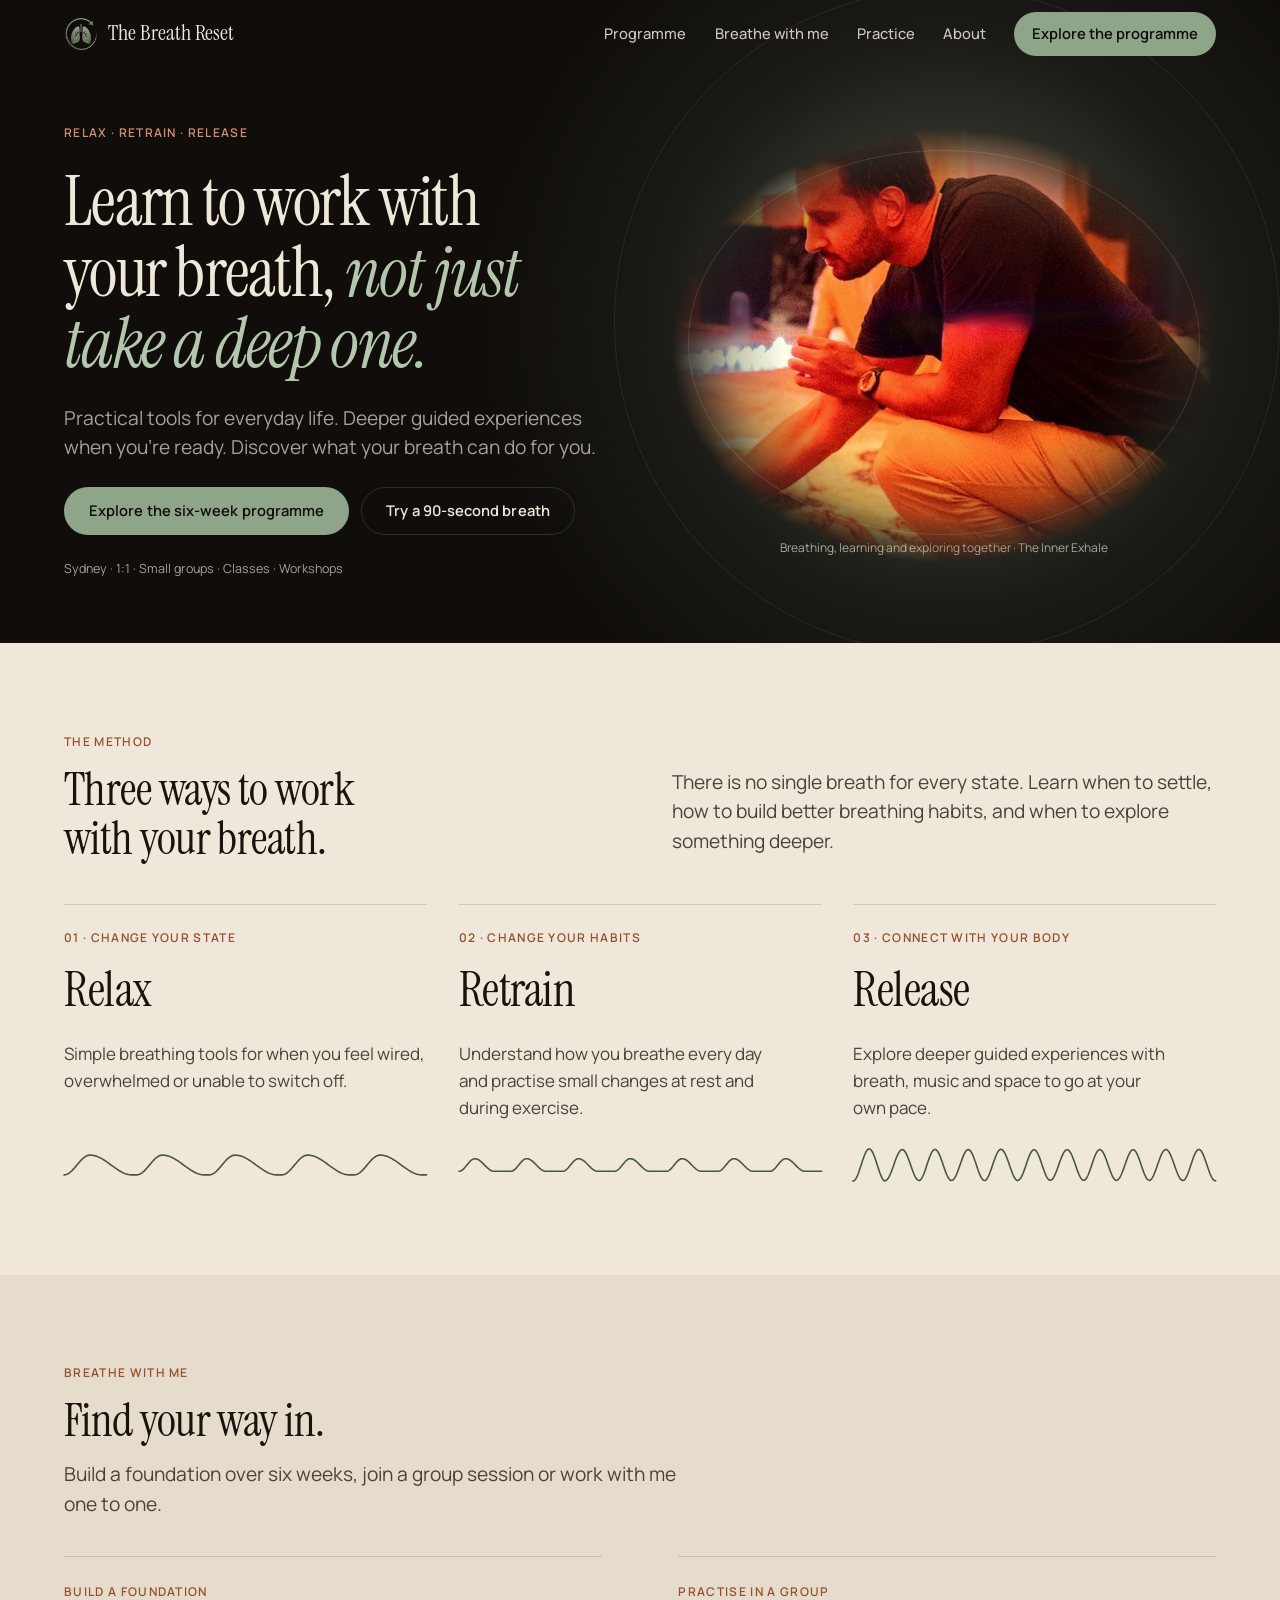
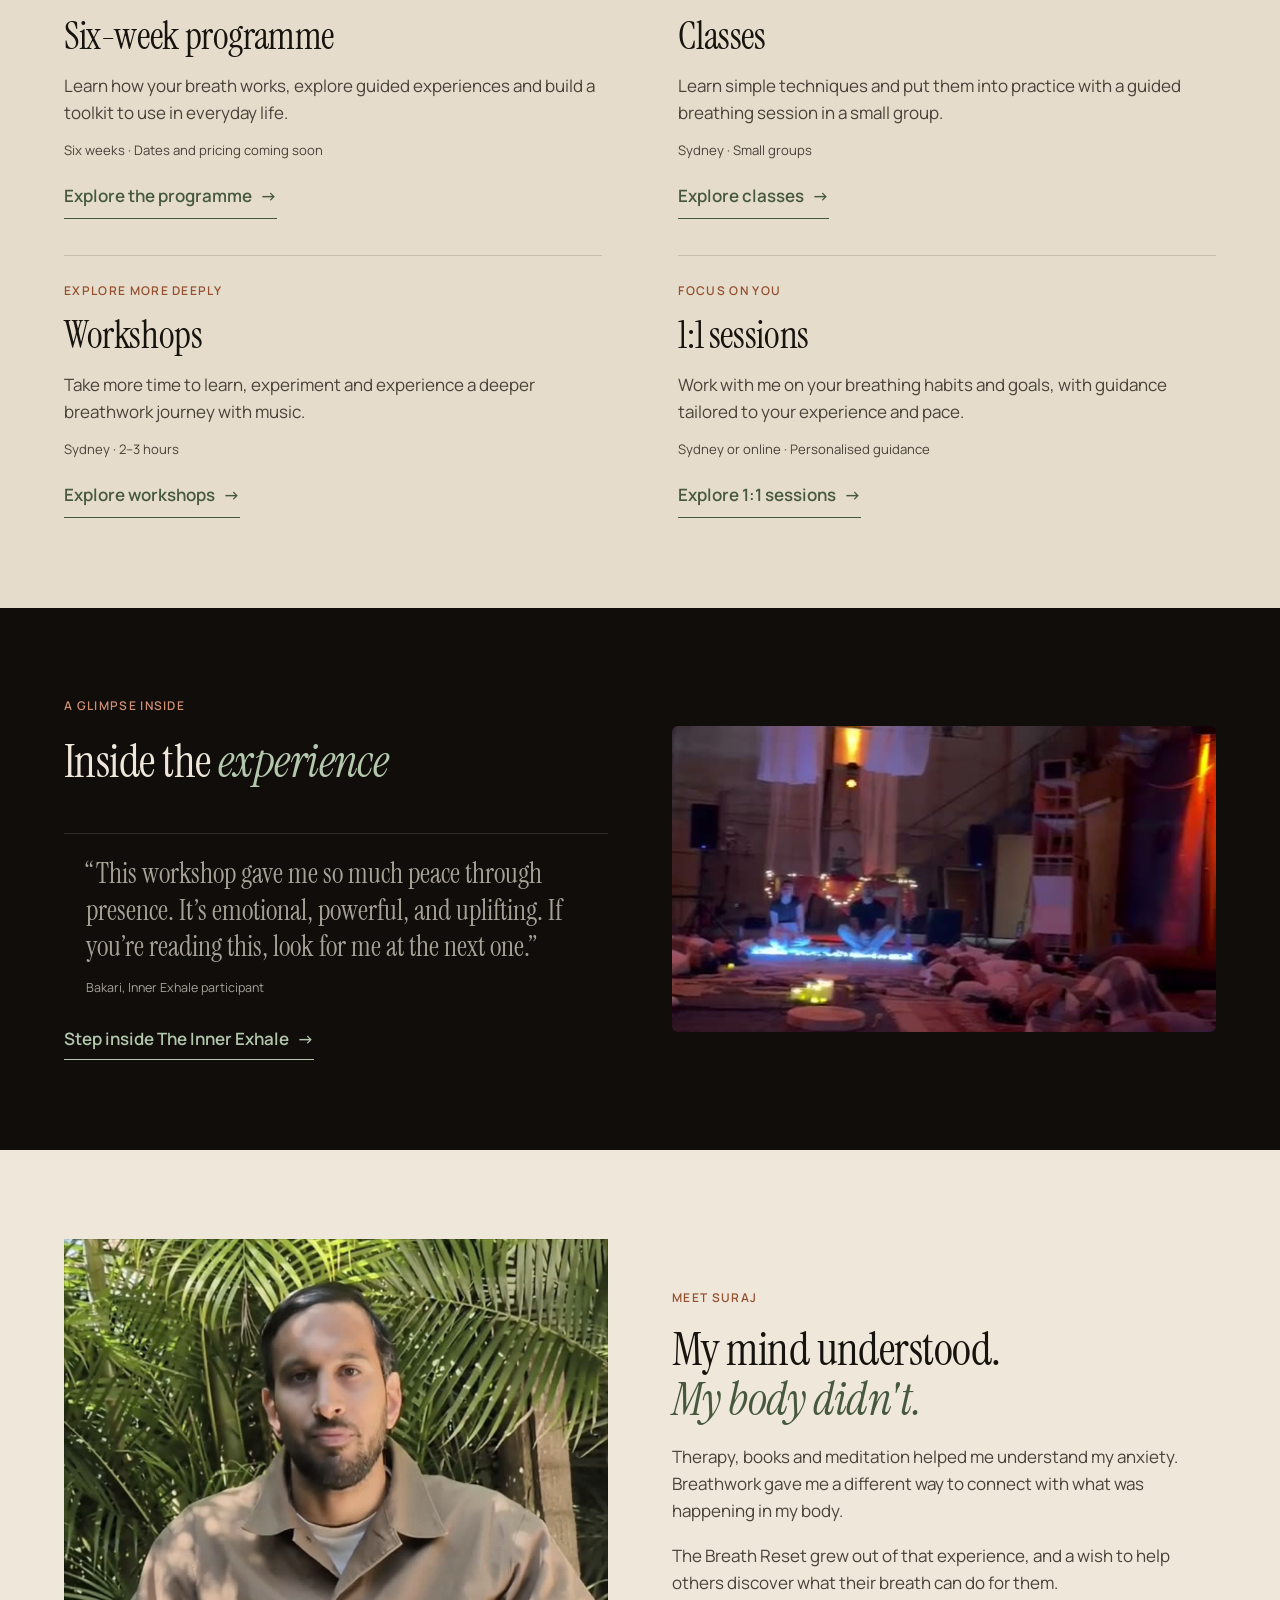
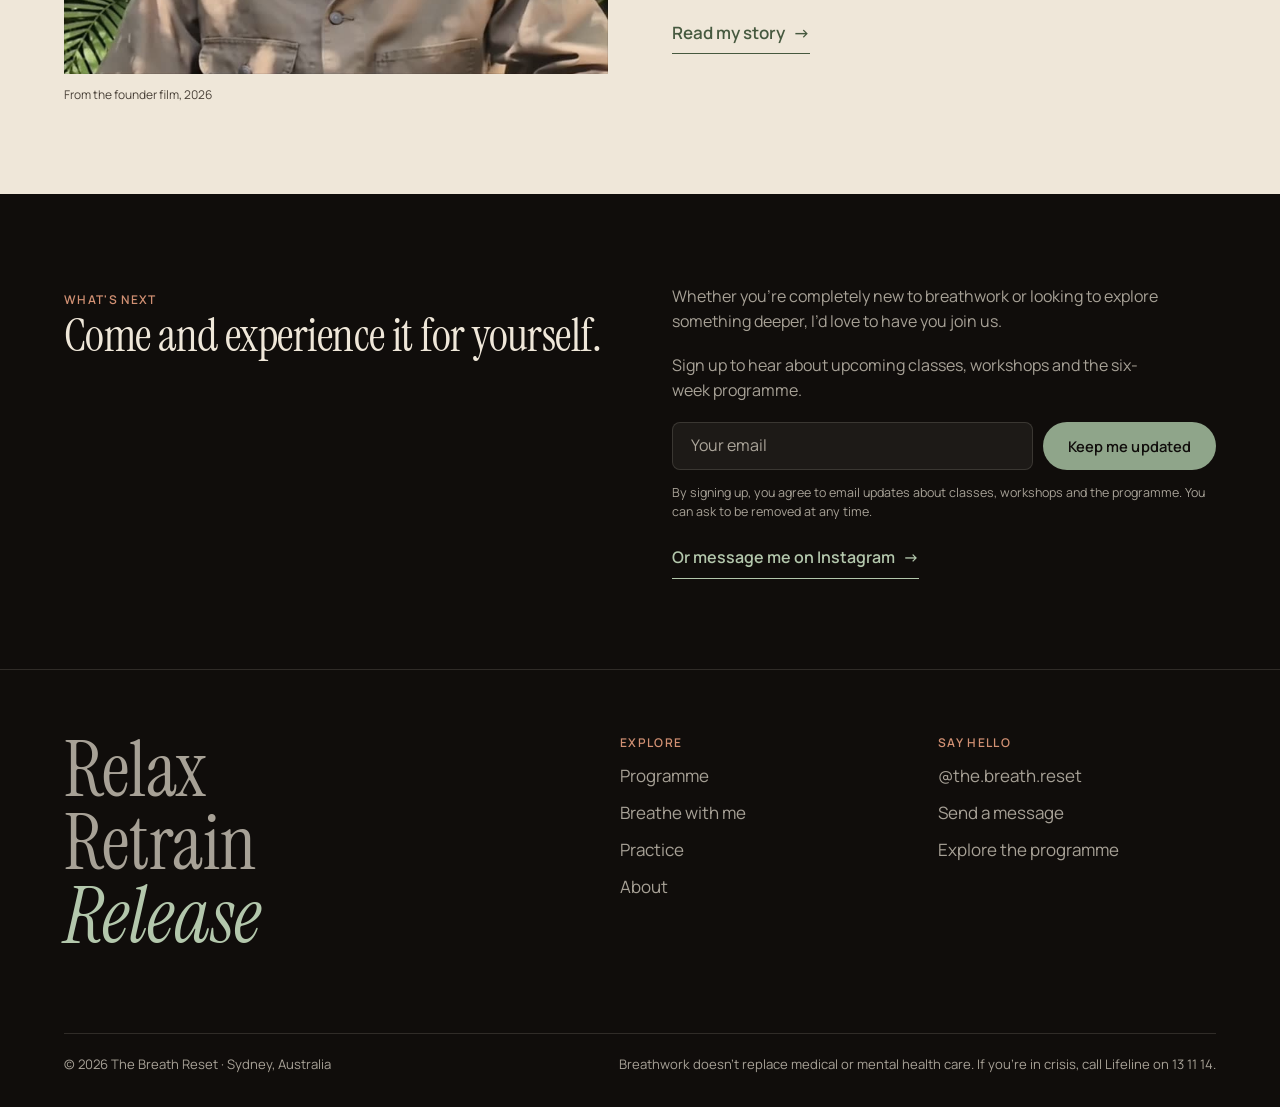
==== commit cd2a3847: "Add Google Tag Manager and update navigation links for improved user experience - Integrated Google " ====
--- a/index.html
+++ b/index.html
@@ -2,6 +2,12 @@
 <html lang="en-AU">
   <head>
     <meta charset="utf-8">
+    <script async src="https://www.googletagmanager.com/gtm.js?id=GTM-KVW8DDSL"></script>
+    <script>
+      window.dataLayer = window.dataLayer || [];
+      function gtag(){dataLayer.push(arguments);}
+      gtag('js', new Date());
+    </script>
     <meta name="viewport" content="width=device-width, initial-scale=1, viewport-fit=cover">
     <title>The Breath Reset | Breathwork in Sydney with Suraj</title>
     <meta name="description" content="Breathwork classes, workshops and 1:1 sessions in Sydney. Practical breathing for stress, functional breathing and CO₂ tolerance, and deeper breathwork when you're ready.">
@@ -19,7 +25,7 @@
     <link rel="stylesheet" href="styles.css">
     <script>document.documentElement.classList.add("js")</script>
   </head>
-  <body>
+  <body class="refined home-page">
     <a class="skip-link" href="#main">Skip to content</a>
 
     <header class="site-header" data-header>
@@ -29,11 +35,11 @@
       </a>
       <button class="nav-toggle" type="button" aria-label="Open menu" aria-expanded="false" aria-controls="site-nav" data-nav-toggle><span></span><span></span></button>
       <nav class="site-nav" id="site-nav" aria-label="Main" data-nav>
-        <a href="#method">The Method</a>
+        <a href="programme.html">Programme</a>
+        <a href="breathe-with-me.html">Breathe with me</a>
         <a href="practice.html">Practice</a>
-        <a href="#breathe">Breathe with me</a>
         <a href="about.html">About</a>
-        <a class="nav-cta" href="#waitlist">Join the waitlist</a>
+        <a class="nav-cta" href="programme.html">Explore the programme</a>
       </nav>
     </header>
 
@@ -42,276 +48,85 @@
       <!-- 1. Hero -->
       <section class="hero surface-night" aria-labelledby="hero-title">
         <div class="orb orb-breathing" aria-hidden="true"></div>
+
         <div class="wrap hero-grid">
           <div class="hero-copy">
             <p class="label">Relax · Retrain · Release</p>
             <h1 id="hero-title">Learn to work with your breath, <em>not just take a deep&nbsp;one.</em></h1>
-            <p class="lede">Your breath affects how you feel, how you move and how you respond to stress. At The Breath Reset, you’ll learn practical ways to breathe better in everyday life, with the opportunity to explore deeper breathwork experiences when you’re ready.</p>
+            <p class="lede">Practical tools for everyday life. Deeper guided experiences when you’re ready. Discover what your breath can do for you.</p>
             <div class="actions">
-              <a class="button button-primary" href="#programme">Join the six-week waitlist</a>
-              <a class="button button-ghost" href="#lab">Try a 90-second breath</a>
+              <a class="button button-primary" href="programme.html">Explore the six-week programme</a>
+              <a class="button button-ghost" href="practice.html#lab">Try a 90-second breath</a>
             </div>
             <p class="hero-meta">Sydney · 1:1 · Small groups · Classes · Workshops</p>
           </div>
           <figure class="hero-figure">
             <img src="assets/photos/hero-suraj-facilitating.jpg" alt="Suraj kneeling beside a participant during breathwork, a hand resting gently on their chest" width="900" height="1125" fetchpriority="high">
-            <figcaption>Suraj · The Inner Exhale</figcaption>
+            <figcaption>Breathing, learning and exploring together · The Inner Exhale</figcaption>
           </figure>
         </div>
       </section>
 
-      <!-- 2. No single breath -->
-      <section class="section surface-paper" aria-labelledby="states-title">
+      <section class="section surface-paper" id="method" aria-labelledby="method-title">
         <div class="wrap">
-          <div class="section-head reveal">
-            <p class="label">The idea</p>
-            <h2 id="states-title">There is no single breath for every state.</h2>
-            <p class="lede muted">Most breathing advice comes down to "slow down and take a deep breath". Sometimes that helps. A lot of the time it's the wrong tool. A wired body, a scattered mind and a hard training session all need something different.</p>
-          </div>
-
-          <ol class="states-list">
-            <li class="state-row reveal">
-              <p class="state-name"><small>01</small>Wired</p>
-              <svg class="trace trace-draw" data-trace="wired" viewBox="0 0 1000 100" preserveAspectRatio="none" aria-hidden="true"></svg>
-              <p class="state-breath"><strong>Slower, quieter breathing</strong><span>Longer exhale · less air, not more</span><a class="state-link" href="practice.html#extended-exhale">Try extended exhale →</a></p>
-            </li>
-            <li class="state-row reveal">
-              <p class="state-name"><small>02</small>Scattered</p>
-              <svg class="trace trace-draw" data-trace="scattered" viewBox="0 0 1000 100" preserveAspectRatio="none" aria-hidden="true"></svg>
-              <p class="state-breath"><strong>Rhythm and structure</strong><span>Equal counts · 5 in, 5 out</span><a class="state-link" href="practice.html#coherent">Try coherent breathing →</a></p>
-            </li>
-            <li class="state-row reveal">
-              <p class="state-name"><small>03</small>Everyday</p>
-              <svg class="trace trace-draw" data-trace="everyday" viewBox="0 0 1000 100" preserveAspectRatio="none" aria-hidden="true"></svg>
-              <p class="state-breath"><strong>Nasal, light and efficient</strong><span>Through the nose · low · barely audible</span><a class="state-link" href="#lab-check">Try the breathing check →</a></p>
-            </li>
-            <li class="state-row reveal">
-              <p class="state-name"><small>04</small>Training</p>
-              <svg class="trace trace-draw" data-trace="training" viewBox="0 0 1000 100" preserveAspectRatio="none" aria-hidden="true"></svg>
-              <p class="state-breath"><strong>Build breathing capacity</strong><span>Breath control · CO₂ tolerance · Exercise</span><a class="state-link" href="#programme">Explore breathing capacity →</a></p>
-            </li>
-            <li class="state-row reveal">
-              <p class="state-name"><small>05</small>Ready to explore</p>
-              <svg class="trace trace-draw" data-trace="explore" viewBox="0 0 1000 100" preserveAspectRatio="none" aria-hidden="true"></svg>
-              <p class="state-breath"><strong>Go deeper into the body</strong><span>Connected breathing · Music · Emotion</span><a class="state-link" href="#programme">Explore guided sessions →</a></p>
-            </li>
-          </ol>
-          <div class="states-foot">
-            <span class="legend">Each line: how breathing tends to look in that state, shifting into what we practise.</span>
-            <span>Illustrative, not measured.</span>
+          <div class="section-head reveal"><p class="label">The method</p><h2 id="method-title">Three ways to work with your breath.</h2><p class="lede muted">There is no single breath for every state. Learn when to settle, how to build better breathing habits, and when to explore something deeper.</p></div>
+          <div class="method-summary">
+            <article class="reveal"><p class="label">01 · Change your state</p><h3>Relax</h3><p>Simple breathing tools for when you feel wired, overwhelmed or unable to switch off.</p><svg class="trace" data-trace="relax" viewBox="0 0 1000 100" preserveAspectRatio="none" aria-hidden="true"></svg></article>
+            <article class="reveal"><p class="label">02 · Change your habits</p><h3>Retrain</h3><p>Understand how you breathe every day and practise small changes at rest and during exercise.</p><svg class="trace" data-trace="retrain" viewBox="0 0 1000 100" preserveAspectRatio="none" aria-hidden="true"></svg></article>
+            <article class="reveal"><p class="label">03 · Connect with your body</p><h3>Release</h3><p>Explore deeper guided experiences with breath, music and space to go at your own pace.</p><svg class="trace" data-trace="release" viewBox="0 0 1000 100" preserveAspectRatio="none" aria-hidden="true"></svg></article>
           </div>
         </div>
       </section>
 
-      <!-- 3. Method -->
-      <section class="section surface-night" id="method" aria-labelledby="method-title">
+      <section class="section surface-paper-2" id="breathe" aria-labelledby="breathe-title">
         <div class="wrap">
-          <div class="method-intro reveal">
-            <div>
-              <p class="label">The method</p>
-              <h2 id="method-title">Three ways to work with your breath.</h2>
-            </div>
-
+          <div class="section-head reveal">
+            <p class="label">Breathe with me</p>
+            <h2 id="breathe-title">Find your way in.</h2>
+            <p class="lede muted">Build a foundation over six weeks, join a group session or work with me one to one.</p>
           </div>
-
-          <article class="pillar reveal" aria-labelledby="p-relax">
-            <div class="pillar-word">
-              <span class="label">01</span>
-              <h3 id="p-relax">Relax</h3>
-            </div>
-            <div class="pillar-body">
-              <p class="pillar-line">Change your state.</p>
-              <p>Simple tools for when you feel wired, overwhelmed, restless or can't switch off. Slower rhythms and longer exhales you can use on the train, at your desk or lying in bed.</p>
-              <p class="pillar-examples">Coherent breathing · Longer exhales · Slow breathing · Sleep</p>
-            </div>
-            <svg class="trace" data-trace="relax" viewBox="0 0 1000 100" preserveAspectRatio="none" aria-hidden="true"></svg>
-          </article>
-
-          <article class="pillar reveal" aria-labelledby="p-retrain">
-            <div class="pillar-word">
-              <span class="label">02</span>
-              <h3 id="p-retrain">Retrain</h3>
-            </div>
-            <div class="pillar-body">
-              <p class="pillar-line">Change the way you breathe.</p>
-              <p>Most of us rarely think about how we breathe throughout the day. Retrain helps you understand your breathing habits and make small changes that can improve how you breathe at rest, during exercise and in everyday life.</p>
-              <p class="pillar-examples">Nasal breathing · Breathing mechanics · CO₂ tolerance · Exercise</p>
-            </div>
-            <svg class="trace" data-trace="retrain" viewBox="0 0 1000 100" preserveAspectRatio="none" aria-hidden="true"></svg>
-          </article>
-
-          <article class="pillar reveal" aria-labelledby="p-release">
-            <div class="pillar-word">
-              <span class="label">03</span>
-              <h3 id="p-release">Release</h3>
-            </div>
-            <div class="pillar-body">
-              <p class="pillar-line">Connect more deeply with your body.</p>
-              <p>These longer, immersive sessions use breath, music and movement to help you move out of your head and into your body. There’s space to explore sensations and emotions, with the freedom to go at your own pace.</p>
-              <p class="pillar-examples">Connected breathing · Music · Movement · Integration</p>
-            </div>
-            <svg class="trace" data-trace="release" viewBox="0 0 1000 100" preserveAspectRatio="none" aria-hidden="true"></svg>
-          </article>
-
-          <div class="method-outro reveal">
-            <div>
-              <h3>Each has its place.</h3>
-              <p class="days">
-                <span>Relax when you need to settle.</span>
-                <span>Retrain how you breathe every day.</span>
-                <span>Release when you’re ready to explore deeper.</span>
-              </p>
-            </div>
-            <p class="muted">The goal isn’t to feel calm all the time. It’s to become more comfortable with different states and learn how to work with your breath through them.</p>
+          <div class="home-offerings">
+            <article class="home-offering reveal">
+              <p class="label">Build a foundation</p>
+              <h3>Six-week programme</h3>
+              <p class="offering-description">Learn how your breath works, explore guided experiences and build a toolkit to use in everyday life.</p>
+              <p class="offering-detail">Six weeks · Dates and pricing coming soon</p>
+              <a class="arrow-link" href="programme.html">Explore the programme</a>
+            </article>
+            <article class="home-offering reveal">
+              <p class="label">Practise in a group</p>
+              <h3>Classes</h3>
+              <p class="offering-description">Learn simple techniques and put them into practice with a guided breathing session in a small group.</p>
+              <p class="offering-detail">Sydney · Small groups</p>
+              <a class="arrow-link" href="breathe-with-me.html#classes">Explore classes</a>
+            </article>
+            <article class="home-offering reveal">
+              <p class="label">Explore more deeply</p>
+              <h3>Workshops</h3>
+              <p class="offering-description">Take more time to learn, experiment and experience a deeper breathwork journey with music.</p>
+              <p class="offering-detail">Sydney · 2–3 hours</p>
+              <a class="arrow-link" href="breathe-with-me.html#workshops">Explore workshops</a>
+            </article>
+            <article class="home-offering reveal">
+              <p class="label">Focus on you</p>
+              <h3>1:1 sessions</h3>
+              <p class="offering-description">Work with me on your breathing habits and goals, with guidance tailored to your experience and pace.</p>
+              <p class="offering-detail">Sydney or online · Personalised guidance</p>
+              <a class="arrow-link" href="breathe-with-me.html#one-to-one">Explore 1:1 sessions</a>
+            </article>
           </div>
         </div>
       </section>
 
-      <!-- 4. Breath Lab -->
-      <section class="section surface-night-2" id="lab" aria-labelledby="lab-title">
-        <div class="wrap lab">
-          <div class="lab-head reveal">
-            <p class="label">Breath Lab</p>
-            <h2 id="lab-title">Don't take my word for it. Try your breath.</h2>
-            <p>The best way to understand your breath is to experience it. Try one of these short exercises and notice how you feel afterwards. You might be surprised by what changes in just 90 seconds.</p>
-            <p class="lab-steps" aria-label="Learn, try, notice"><span>Learn</span><span>Try</span><span>Notice</span></p>
-
-            <div class="lab-modes" role="group" aria-label="Choose an experiment">
-              <button id="lab-check" class="lab-mode" type="button" data-lab-mode="check" aria-pressed="false">
-                <span class="num">01</span><strong>Breathing check</strong><small>60 sec</small>
-              </button>
-              <button class="lab-mode" type="button" data-lab-mode="coherent" aria-pressed="true">
-                <span class="num">02</span><strong>Coherent breath</strong><small>5 in · 5 out</small>
-              </button>
-              <button class="lab-mode" type="button" data-lab-mode="exhale" aria-pressed="false">
-                <span class="num">03</span><strong>Extended exhale</strong><small>4 in · 6 out</small>
-              </button>
-              <button class="lab-mode" type="button" data-lab-mode="hold" aria-pressed="false">
-                <span class="num">04</span><strong>Breath-hold baseline</strong><small>Stopwatch</small>
-              </button>
-            </div>
-          </div>
-
-          <!-- VIDEO SLOTS: once filmed, add guided videos for the breathing check and
-               breath-hold baseline to practice.html and set data-video on the matching
-               mode in script.js (LAB_MODES[mode].video). -->
-          <div class="lab-panel reveal" data-lab aria-live="off">
-            <div class="lab-stage" aria-hidden="true">
-              <span class="ring"></span>
-              <div class="orb" data-lab-orb></div>
-              <span class="lab-cue" data-lab-cue>Ready</span>
-            </div>
-            <p class="lab-readout" data-lab-readout>01:30</p>
-            <p class="lab-text" data-lab-text aria-live="polite"></p>
-            <button class="button button-primary" type="button" data-lab-start>Start</button>
-            <p class="lab-caveat" data-lab-caveat hidden></p>
-            <p class="lab-more" data-lab-more hidden></p>
-          </div>
-        </div>
-      </section>
-
-      <!-- 5. Breathe with me -->
-      <section class="section surface-paper" id="breathe" aria-labelledby="breathe-title">
-        <div class="wrap">
-          <div class="section-head reveal">
-            <p class="label">Breathe with me</p>
-            <h2 id="breathe-title">Ways to breathe with me.</h2>
-            <p class="lede muted">Some sessions are about slowing down and learning simple tools you can use every day. Others are about turning up the music, exploring deeper breathing and seeing what happens.</p>
-          </div>
-
-          <ol class="formats"><li class="format format-featured reveal"><span class="num">01</span><div><h3>The six-week programme</h3><span class="format-meta">Details coming soon</span></div><p>A six-week journey into understanding your breath and learning how to use it. Each week combines practical education, breathing experiments and guided experiences, helping you build a toolkit you can use long after the programme ends.</p><a class="arrow-link format-action" href="#programme">Explore the program</a></li><li class="format  reveal"><span class="num">02</span><div><h3>Classes</h3><span class="format-meta">Sydney · small groups</span></div><p>Accessible breathwork sessions combining simple techniques with a guided breathing experience. You’ll leave with something practical you can use in everyday life.</p><a class="arrow-link format-action" href="#class-times">Class times</a></li><li class="format  reveal"><span class="num">03</span><div><h3>Workshops</h3><span class="format-meta">Sydney · 2–3 hours</span></div><p>Longer experiences combining interesting breathwork education, practical exercises and an immersive guided breathwork journey with music. We finish with time to rest, reflect and connect.</p><a class="arrow-link format-action" href="https://www.instagram.com/the.breath.reset/" target="_blank" rel="noopener">Hear about the next workshop</a></li><li class="format  reveal"><span class="num">04</span><div><h3>1:1</h3><span class="format-meta">Sydney or online</span></div><p>Personalised sessions based on your breathing habits, goals and experience. We can focus on practical breathing techniques, deeper breathwork or a combination of both, depending on what you’re looking for.</p><a class="arrow-link format-action" href="https://ig.me/m/the.breath.reset" target="_blank" rel="noopener">Message me on Instagram</a></li></ol><div class="class-times reveal" id="class-times"><p class="label">Class times · Coming soon</p><h3>NEON Pilates</h3><p>Thursdays at 5:45pm · Proposed time, still to be confirmed.</p><a class="arrow-link" href="#waitlist">Hear when classes open</a></div>
-        </div>
-      </section>
-
-      <!-- 6. Six-week programme -->
-      <section class="section surface-paper-2" id="programme" aria-labelledby="programme-title">
-        <div class="wrap">
-          <div class="programme-head reveal">
-            <div>
-              <p class="label">The programme</p>
-              <h2 id="programme-title">Six weeks. A different relationship with your breath.</h2>
-            </div>
-            <div class="programme-description">
-            <p class="lede">Learn how your breath influences the way you feel, and how to use it in everyday life.</p><p>Over six weeks, we’ll explore how to recognise your state, use different breathing techniques to shift how you feel, and build greater comfort with the sensations and emotions that arise in your body.</p><p>Each session combines interesting theory, practical experiments and guided breathwork. You’ll leave with something new to practise each week, building a toolkit you can keep using long after the programme ends.</p>
-            </div>
-          </div>
-
-          <ol class="weeks reveal"><li class="phase"><p class="phase-head"><span class="label">Week 01 — THE POWER OF BREATH</span></p><div class="week"><h3>Notice</h3><p>Discover how your breathing changes with your state, and how changing your breath can influence how you feel.</p><p>We’ll experiment with different breathing patterns so you can experience these changes for yourself.</p></div></li><li class="phase"><p class="phase-head"><span class="label">Week 02 — RETRAIN</span></p><div class="week"><h3>Breathe Better</h3><p>Explore how you breathe throughout the day, from nasal breathing and breathing mechanics to the role of CO₂.</p><p>Learn simple ways to improve your everyday breathing habits.</p></div></li><li class="phase"><p class="phase-head"><span class="label">Week 03 — RELAX</span></p><div class="week"><h3>Find Your Calm</h3><p>Learn how to use slower breathing, steady rhythms and longer exhales to help you settle when you’re feeling stressed, overwhelmed or unable to switch off.</p><p>Take away practical techniques you can use at work, at home or before bed.</p></div></li><li class="phase"><p class="phase-head"><span class="label">Week 04 — BUILD CAPACITY</span></p><div class="week"><h3>Explore Your Range</h3><p>Being regulated doesn’t mean being calm all the time.</p><p>Explore how different breathing patterns can create activation or help you settle, and practise staying present with different sensations.</p><p>Learn when to use different approaches and how to work with your breath during moments of stress or physical activity.</p></div></li><li class="phase"><p class="phase-head"><span class="label">Week 05 — RELEASE</span></p><div class="week"><h3>Go Deeper</h3><p>Move beyond everyday breathing techniques into a longer, immersive breathwork experience.</p><p>Using fuller breathing, music and guided practice, we’ll create space to connect more deeply with your body and explore whatever sensations or emotions arise.</p></div></li><li class="phase"><p class="phase-head"><span class="label">Week 06 — RELEASE &amp; INTEGRATE</span></p><div class="week"><h3>Let Go</h3><p>Our final session explores conscious connected breathing, with less instruction and more space to follow your own experience.</p><p>We’ll finish by reflecting on what you’ve learnt and bringing together a personal breathing toolkit you can continue using.</p></div></li></ol>
-
-          <div class="week-includes reveal">
-            <div>
-              <h3>Every week includes</h3>
-            </div>
-            <ol>
-              <li><span><strong>Understand</strong><br>An interesting concept about breathing and how it affects you.</span></li>
-              <li><span><strong>Experiment</strong><br>Try different breathing techniques and notice what happens.</span></li>
-              <li><span><strong>Experience</strong><br>A longer guided breathwork session to put it into practice.</span></li>
-              <li><span><strong>Take home</strong><br>A simple breathing exercise to practise during the week.</span></li>
-              <li><span><strong>Reflect</strong><br>Notice what’s changing and how you can apply what you’ve learnt.</span></li>
-            </ol>
-          </div>
-
-          <div class="programme-takeaway reveal"><h3>It’s not about getting good at breathwork.</h3><p>It’s about what changes outside the sessions. Feeling more equipped when you’re stressed, understanding your breathing habits, being more present in your body, and having practices you know how to use when you need them.</p></div>
-          <div class="week-includes reveal" id="waitlist">
-            <div>
-              <h3>Dates and pricing coming soon.</h3>
-              <p class="muted">Join the waitlist to hear when the next six-week programme opens.</p>
-            </div>
-            <form class="waitlist" action="#waitlist" method="POST" data-waitlist>
-              <input type="hidden" name="list" value="Six-week programme">
-              <input type="hidden" name="consent" value="yes">
-              <input type="hidden" name="_subject" value="Waitlist: six-week programme">
-              <label class="visually-hidden" for="wl-programme">Email address</label>
-              <div class="waitlist-row">
-                <input id="wl-programme" type="email" name="email" placeholder="Your email" autocomplete="email" required>
-                <button class="button button-primary" type="submit">Join the waitlist</button>
-              </div>
-              <input class="hp" type="text" name="_gotcha" tabindex="-1" autocomplete="off" aria-hidden="true">
-              <p class="waitlist-note">By joining, you agree to email updates about the programme and upcoming events. You can ask to be removed at any time.</p>
-              <p class="waitlist-status" role="status" aria-live="polite"></p>
-            </form>
-          </div>
-        </div>
-      </section>
-
-      <!-- 7. Past event -->
-      <section class="section surface-night" aria-labelledby="event-title">
-        <div class="wrap event-feature">
-          <div class="event-feature-copy reveal">
-            <p class="label">The Inner Exhale</p>
-            <h2 id="event-title">Inside the <em>experience</em></h2>
-            <p>We brought together a room of people for an afternoon of breathing, music and exploration. A little learning, a lot of experiencing, and space to connect with ourselves and each other.</p>
-            <dl class="event-facts">
-              <div><dt>When</dt><dd>11 October 2026</dd></div>
-              <div><dt>Where</dt><dd>Marrickville, Sydney</dd></div>
-              <div><dt>Length</dt><dd>3 hours</dd></div>
-              <div><dt>Breathwork</dt><dd>75-minute guided flow</dd></div>
-            </dl>
-            <p>We began by exploring how our breathing affects the way we feel, with a few simple experiments to experience it firsthand.</p><p>Then the breathing got fuller, the music got louder, and we moved into a longer guided breathwork journey.</p><p>We finished with stillness, reflection and conversation, with a few simple breathing practices to take into everyday life.</p>
-            <blockquote class="event-quote">
+      <section class="section surface-night experience-section" aria-labelledby="event-title"><div class="wrap event-feature"><div class="event-feature-copy reveal"><p class="label">A glimpse inside</p><h2 id="event-title">Inside the <em>experience</em></h2><blockquote class="event-quote">
               <p>“This workshop gave me so much peace through presence. It’s emotional, powerful, and uplifting. If you’re reading this, look for me at the next one.”</p>
               <cite>Bakari, Inner Exhale participant</cite>
-            </blockquote>
-            <a class="arrow-link" href="https://www.instagram.com/the.breath.reset/" target="_blank" rel="noopener">Follow me for the next event</a>
-          </div>
-
-          <div class="event-gallery reveal">
-            <figure class="event-media event-media-wide">
+            </blockquote><a class="arrow-link" href="breathe-with-me.html#past">Step inside The Inner Exhale</a></div><div class="reveal"><figure class="event-media event-media-wide">
               <video data-ambient muted loop playsinline preload="metadata" poster="assets/events/inner-exhale/inner-exhale-poster.jpg" width="1024" height="576" aria-label="A slow pan across the room during the guided breathwork at The Inner Exhale">
                 <source src="assets/events/inner-exhale/inner-exhale-web.mp4" type="video/mp4">
               </video>
-            </figure>
-            <figure class="event-media event-media-tall">
-              <img src="assets/events/inner-exhale/inner-exhale-circle.jpg" alt="Participants sitting in a circle with hands on chest and belly, following Suraj’s demonstration during The Inner Exhale" width="1024" height="682" loading="lazy" decoding="async">
-            </figure>
-            <figure class="event-media event-media-tall">
-              <img src="assets/events/inner-exhale/inner-exhale-drum.jpg" alt="A frame drum carried slowly between the rows of people lying on the floor" width="682" height="1024" loading="lazy" decoding="async">
-            </figure>
-          </div>
-        </div>
-      </section>
+            </figure></div></div></section>
 
-      <!-- 8. Founder -->
       <section class="section surface-paper" aria-labelledby="founder-title">
         <div class="wrap founder">
           <!-- PHOTO SLOT: founder-candid. Replace with a relaxed, unposed photo of Suraj
@@ -320,99 +135,10 @@
             <img src="assets/photos/suraj-founder-film-2.jpg" alt="Suraj talking to camera in the founder film" width="900" height="1600" loading="lazy" decoding="async">
             <figcaption>From the founder film, 2026</figcaption>
           </figure>
-          <div class="founder-copy reveal">
-            <p class="label">Why I do this</p>
-            <h2 id="founder-title">My mind understood. <em>My body didn't.</em></h2>
-            <p class="first">I've had anxiety since my late teens. From the outside I was fine. I went to work, saw friends, went to the gym. Inside, my body felt like it was bracing for something, even when nothing was wrong.</p>
-            <p>Therapy, books and meditation all helped. I got better at noticing my thought loops and not getting pulled into them, and honestly, that changed my life. But my body was still on edge.</p>
-            <div class="questions" aria-label="The question that changed">
-              <span class="was">"What am I thinking?"</span>
-              <span class="now">"What's happening in my body?"</span>
-            </div>
-            <p>Three years ago I did my first breathwork session. I remember leaving with a sense of relief. I already understood my anxiety. This was the first time my body seemed to soften with it. The Breath Reset grew out of that.</p>
-            <p>Now I want to help other people discover what their breath can do for them, whether that’s finding a little more calm in everyday life or exploring something deeper.</p><p class="signature">Suraj</p>
-            <div class="actions">
-              <a class="arrow-link" href="about.html">Read my story</a>
+          <div class="founder-copy reveal"><p class="label">Meet Suraj</p><h2 id="founder-title">My mind understood. <em>My body didn't.</em></h2><p>Therapy, books and meditation helped me understand my anxiety. Breathwork gave me a different way to connect with what was happening in my body.</p><p>The Breath Reset grew out of that experience, and a wish to help others discover what their breath can do for them.</p><a class="arrow-link" href="about.html">Read my story</a></div></div></section>
 
-            </div>
-          </div>
-        </div>
-      </section>
+      <section class="section surface-night closing" id="waitlist" aria-labelledby="closing-title">
 
-      <!-- 9. Practice library -->
-      <section class="section surface-night" aria-labelledby="practice-title">
-        <div class="wrap want">
-          <div class="section-head reveal">
-            <p class="label">Practice</p>
-            <h2 id="practice-title">Free practices, sorted by what you need.</h2>
-            <p class="muted">Simple guided breathing practices you can return to whenever you need them. Whether you’re looking to wind down, find a steady rhythm or simply take a few minutes for yourself.</p><p class="label">Free · No sign-up required</p>
-            <p><a class="arrow-link" href="practice.html">Open the practice library</a></p>
-          </div>
-          <div class="want-cards reveal">
-            <a class="want-card" href="practice.html#extended-exhale">
-              <img src="assets/social/instagram/practices/extended-exhale/poster-web.jpg" alt="" width="576" height="1024" loading="lazy" decoding="async">
-              <span class="want-need">I want to wind down</span>
-              <span class="want-what">Extended exhale · 4 in, 6 out</span>
-            </a>
-            <a class="want-card" href="practice.html#coherent">
-              <img src="assets/social/instagram/practices/coherent/poster-web.jpg" alt="" width="576" height="1024" loading="lazy" decoding="async">
-              <span class="want-need">I want to find a rhythm</span>
-              <span class="want-what">Coherent breathing · 5 in, 5 out</span>
-            </a>
-
-          </div>
-        </div>
-      </section>
-
-      <!-- 10. Testimonials: hidden until there are real, consented quotes.
-           Remove the hidden attribute and replace the template blockquotes. -->
-      <section class="section surface-paper" aria-labelledby="quotes-title" hidden>
-        <div class="wrap">
-          <div class="section-head">
-            <p class="label">In their words</p>
-            <h2 id="quotes-title">What people noticed.</h2>
-          </div>
-          <div class="quotes">
-            <blockquote>
-              <p>QUOTE_TEXT</p>
-              <cite>FIRST_NAME · SESSION_TYPE</cite>
-            </blockquote>
-          </div>
-        </div>
-      </section>
-
-      <!-- Safety -->
-      <section class="section surface-paper" id="safety" aria-labelledby="safety-title">
-        <div class="wrap safety">
-          <div class="safety-head reveal">
-            <p class="label">How sessions work</p>
-            <h2 id="safety-title">You're in charge of your breath.</h2>
-            <p>Every experience is different, and you’re always in control of how far you take it. There’s no pressure to push yourself or have a particular experience.</p>
-          </div>
-          <div class="safety-points reveal">
-            <div>
-              <h3>You can always stop</h3>
-              <p>You’re welcome to slow down, return to your natural breathing, open your eyes or stop completely at any point. You never need to explain why.</p>
-            </div>
-            <div>
-              <h3>We check before going deeper</h3>
-              <p>More intense breathing isn’t suitable for everyone. Before a deeper session, we’ll ask about your health and any relevant medical conditions to make sure the practice is appropriate for you. Some people may need to avoid certain techniques or seek medical clearance first.</p>
-            </div>
-            <div>
-              <h3>Intensity isn’t the goal</h3>
-              <p>Some people feel calm. Others experience strong sensations or emotions. There’s no right way to feel, and you don’t need to have a breakthrough for the experience to be worthwhile.</p>
-            </div>
-            <div>
-              <h3>Breathwork isn’t therapy</h3>
-              <p>Breathwork can be a useful complement to other forms of care, but it doesn’t replace medical or mental health treatment.</p>
-            </div>
-          </div>
-        </div>
-      </section>
-
-      <!-- Closing -->
-      <section class="section surface-night closing" aria-labelledby="closing-title">
-        <div class="orb orb-breathing" aria-hidden="true"></div>
         <div class="wrap">
           <div class="reveal">
             <p class="label">What's next</p>
@@ -444,17 +170,17 @@
         <div class="footer-grid">
           <p class="footer-word" aria-label="Relax, Retrain, Release"><span>Relax</span><span>Retrain</span><span>Release</span></p>
           <nav class="footer-col" aria-label="Footer">
-            <p class="label">Explore</p>
-            <a href="index.html#method">The Method</a>
-            <a href="practice.html">Practice</a>
-            <a href="index.html#breathe">Breathe with me</a>
-            <a href="about.html">About</a>
-          </nav>
+<p class="label">Explore</p>
+<a href="programme.html">Programme</a>
+<a href="breathe-with-me.html">Breathe with me</a>
+<a href="practice.html">Practice</a>
+<a href="about.html">About</a>
+</nav>
           <div class="footer-col">
             <p class="label">Say hello</p>
             <a href="https://www.instagram.com/the.breath.reset/" target="_blank" rel="noopener">@the.breath.reset</a>
             <a href="https://ig.me/m/the.breath.reset" target="_blank" rel="noopener">Send a message</a>
-            <a href="index.html#waitlist">Join the waitlist</a>
+            <a href="index.html#waitlist">Explore the programme</a>
           </div>
         </div>
         <div class="footer-base">
@@ -464,7 +190,7 @@
       </div>
     </footer>
 
-    <a class="sticky-cta" href="#waitlist" data-sticky-cta>Join the six-week waitlist</a>
+    <a class="sticky-cta" href="programme.html" data-sticky-cta>Explore the six-week programme</a>
 
     <script src="signup-config.js"></script>
     <script src="script.js"></script>
--- a/styles.css
+++ b/styles.css
@@ -2509,3 +2509,515 @@
 @media (max-width: 420px) {
   .footer-grid { grid-template-columns: 1fr; }
 }
+
+/* Concise homepage and dedicated programme page */
+.method-summary {
+  display: grid;
+  grid-template-columns: repeat(3, minmax(0, 1fr));
+  gap: clamp(24px, 4vw, 64px);
+}
+.method-summary h3 { font-family: var(--serif); font-size: clamp(40px, 4vw, 60px); margin: 12px 0; }
+.method-summary p:not(.label) { color: var(--mist); }
+.method-summary .trace { width: 100%; height: 48px; margin-top: 24px; }
+.home-programme { display: grid; grid-template-columns: 1fr 1fr; gap: 48px; }
+.home-programme h3 { font-family: var(--serif); font-size: clamp(32px, 3.5vw, 48px); line-height: 1.1; margin-top: 14px; }
+.session-summary { display: grid; grid-template-columns: repeat(3, minmax(0, 1fr)); gap: clamp(24px, 4vw, 64px); }
+.session-summary strong, .session-summary span { display: block; }
+.session-summary strong { margin-bottom: 10px; }
+.session-paths { display: grid; gap: 20px; justify-items: start; }
+.home-page .founder-figure img { aspect-ratio: 4 / 5; max-height: 420px; object-fit: cover; }
+.home-page .founder { grid-template-columns: minmax(0, .75fr) minmax(0, 1fr); }
+.home-page .event-quote { margin-top: 24px; }
+.programme-page { padding-top: clamp(140px, 15vw, 200px); }
+.programme-page h1 { font-size: clamp(44px, 5.5vw, 76px); }
+.programme-audience { max-width: 760px; margin: 48px 0; }
+.programme-audience h2 { font-size: clamp(30px, 3vw, 42px); margin-bottom: 16px; }
+.programme-audience p { margin-bottom: 18px; }
+@media (max-width: 700px) {
+  .method-summary, .session-summary, .home-programme, .home-page .founder { grid-template-columns: 1fr; }
+  .home-programme { gap: 24px; }
+  .method-summary { gap: 28px; }
+  .method-summary .trace { margin-top: 12px; }
+  .home-page .founder-figure { max-width: 320px; }
+}
+
+.programme-route .site-header { background: var(--night); }
+
+/* Layout refinements using the original black, cream and sage brand palette. */
+.refined {
+  --max: 1184px;
+  --gutter: clamp(24px, 5vw, 72px);
+  --column-gap: clamp(32px, 5vw, 72px);
+  background: var(--paper);
+  color: var(--ink);
+}
+.refined .section { padding-block: clamp(56px, 7vw, 96px); }
+.refined h1 { font-size: clamp(44px, 5.4vw, 76px); line-height: 1.03; letter-spacing: -.025em; }
+.refined h2 { font-size: clamp(34px, 3.6vw, 50px); line-height: 1.08; }
+.refined .label { font-size: .75rem; letter-spacing: .11em; }
+.refined .lede { font-size: clamp(17px, 1.5vw, 20px); }
+.refined .section-head { gap: 14px; margin-bottom: 40px; }
+.refined .site-header { background: var(--night); padding-inline: max(var(--gutter), calc((100vw - var(--max)) / 2)); }
+.refined .site-header.is-scrolled { background: rgba(16, 13, 11, .86); }
+.refined .site-nav.is-open { background: var(--night); }
+.refined .site-footer { color: var(--paper); background: var(--night); padding-top: 64px; }
+.refined .button { min-height: 48px; font-size: .92rem; padding-inline: 24px; }
+.refined .button:active { transform: scale(.96); }
+.refined .surface-paper .button-primary,
+.refined .surface-paper-2 .button-primary { background: var(--ink); color: var(--paper); }
+.refined .surface-paper .button-primary:hover,
+.refined .surface-paper-2 .button-primary:hover { background: var(--night); }
+.refined .arrow-link { justify-self: start; width: fit-content; text-align: left; min-height: 40px; }
+.refined .surface-paper :focus-visible,
+.refined .surface-paper-2 :focus-visible { outline-color: var(--sage-ink); }
+.refined figcaption { margin-top: 12px; font-size: .75rem; line-height: 1.5; color: var(--ink-soft); }
+.refined .surface-night figcaption { color: var(--mist); }
+.refined img { outline: 1px solid rgba(0,0,0,.08); outline-offset: -1px; }
+.refined .brand img { outline: none; }
+.refined .hero { min-height: 0; padding-block: calc(var(--header-h) + 56px) 64px; }
+.refined .hero-grid { grid-template-columns: 1.1fr 1fr; gap: var(--column-gap); align-items: center; }
+.refined .hero-copy { gap: 24px; }
+.refined .hero h1 { max-width: 10.5em; }
+.refined .hero .lede { max-width: 28em; }
+.refined .hero-meta { font-size: .78rem; }
+.refined .hero-figure { width: 100%; max-width: none; }
+.refined .hero-figure img { mask-image: var(--fade); -webkit-mask-image: var(--fade); aspect-ratio: 4 / 5; border-radius: 0; object-position: 50% 50%; outline: none; }
+.refined .hero-figure::after { display: block; }
+.refined .hero-figure figcaption { text-align: center; margin-top: -36px; }
+.refined #method .section-head { max-width: none; grid-template-columns: repeat(2,minmax(0,1fr)); column-gap: var(--column-gap); align-items: start; }
+.refined #method .section-head .label { grid-column: 1 / -1; }
+.refined #method .section-head .lede { padding-top: 3px; }
+.refined .method-summary { gap: 32px; }
+.refined .method-summary article { display: grid; grid-template-rows: auto auto 1fr auto; border-top: 1px solid var(--line-light); padding-top: 24px; }
+.refined .method-summary h3 { font-weight: 400; font-size: 48px; margin-block: 12px 18px; }
+.refined .method-summary p:not(.label) { color: var(--ink-soft); max-width: 30em; }
+.refined .method-summary .trace { color: var(--sage-ink); height: 40px; margin-top: 24px; }
+.refined .method-summary .trace-line { stroke: var(--sage-ink); }
+.refined #breathe .section-head { max-width: 38em; margin-bottom: 36px; }
+.refined .home-offerings {
+  display: grid;
+  grid-template-columns: repeat(2, minmax(0, 1fr));
+  gap: 36px clamp(32px, 6vw, 80px);
+}
+.refined .home-offering {
+  display: grid;
+  grid-template-rows: auto auto 1fr auto auto;
+  gap: 14px;
+  padding-top: 26px;
+  border-top: 1px solid var(--line-light);
+}
+.refined .home-offering .label { margin: 0; }
+.refined .home-offering h3 {
+  font-family: var(--serif);
+  font-weight: 400;
+  font-size: clamp(30px, 3vw, 40px);
+  line-height: 1.12;
+}
+.refined .home-offering .offering-description {
+  max-width: 34em;
+  color: var(--ink-soft);
+  text-wrap: pretty;
+}
+.refined .home-offering .offering-detail { font-size: .82rem; color: var(--ink-soft); }
+.refined .home-offering .arrow-link { justify-self: start; min-height: 44px; }
+.refined .formats > [id] { scroll-margin-top: calc(var(--header-h) + 24px); }
+@media (max-width: 640px) {
+  .refined .home-offerings { grid-template-columns: 1fr; gap: 28px; }
+  .refined .home-offering { gap: 12px; padding-top: 24px; }
+}
+.refined .event-feature { grid-template-columns: repeat(2,minmax(0,1fr)); gap: var(--column-gap); align-items: start; }
+.refined .experience-section .event-feature { align-items: center; }
+.refined .event-quote { padding-left: 22px; }
+.refined .event-quote p { font-size: clamp(22px,2.2vw,30px); line-height: 1.3; }
+.refined .founder { grid-template-columns: repeat(2,minmax(0,1fr)); gap: var(--column-gap); align-items: center; }
+.refined .founder-figure { max-width: none; }
+.refined .founder-figure img { width: 100%; max-height: 440px; aspect-ratio: 5 / 4; object-position: 50% 35%; }
+.refined .founder-copy { gap: 18px; }
+.refined .closing .wrap { grid-template-columns: repeat(2,minmax(0,1fr)); gap: var(--column-gap); align-items: start; }
+.refined .closing h2 { max-width: 12em; }
+.refined .closing-actions > p { font-size: 1rem; }
+.refined .closing-actions { gap: 18px; }
+.refined .waitlist-row { align-items: stretch; }
+.refined .waitlist input[type="email"] { min-height: 48px; border-radius: 8px; }
+.refined .waitlist-note { font-size: .78rem; line-height: 1.5; }
+.refined .waitlist input[type="email"]:focus-visible { border-radius: 8px; }
+.refined .waitlist input[type="email"]::placeholder { color: var(--mist); }
+.refined .surface-paper .waitlist input[type="email"]::placeholder,
+.refined .surface-paper-2 .waitlist input[type="email"]::placeholder { color: var(--ink-soft); }
+/* Programme: photographic introduction and aligned weekly journey. */
+.refined .programme-page { padding-top: calc(var(--header-h) + 56px); padding-bottom: clamp(56px, 7vw, 88px); }
+.refined .programme-head { grid-template-columns: minmax(0, 1.05fr) minmax(0, .95fr); gap: clamp(28px, 4vw, 56px); align-items: center; margin-bottom: 0; }
+.refined .programme-intro { display: grid; gap: 20px; justify-items: start; }
+.refined .programme-intro h1 { font-size: clamp(42px, 4.6vw, 64px); max-width: 11em; }
+.refined .programme-intro .lede { max-width: 30em; }
+.refined .programme-cta { display: grid; gap: 12px; justify-items: start; margin-top: 4px; }
+.refined .programme-intro .programme-status { font-size: .85rem; margin-top: 0; color: var(--mist); }
+.refined .programme-photo { margin: 0; }
+.refined .programme-photo img { width: 100%; aspect-ratio: 5 / 6; max-height: min(62vh, 620px); object-fit: cover; object-position: 42% center; border-radius: 2px; }
+.refined .curriculum-intro { display: grid; grid-template-columns: repeat(2,minmax(0,1fr)); gap: var(--column-gap); margin-bottom: 56px; align-items: start; }
+.refined .curriculum-intro h2 { margin-top: 14px; }
+.refined .curriculum-intro > div:last-child { display: grid; gap: 16px; color: var(--ink-soft); }
+.refined .weeks { display: block; border-top: 1px solid var(--line-light); }
+.refined .phase { display: grid; grid-template-columns: 56px minmax(0,1fr) minmax(0,1.35fr); gap: 28px; border-top: 0; border-bottom: 1px solid var(--line-light); padding-block: 30px; align-items: start; }
+.refined .week-number { font: 34px/1.1 var(--serif); color: var(--sage-ink); }
+.refined .week-heading h3 { font: 400 30px/1.15 var(--serif); margin-top: 8px; }
+.refined .week-detail { color: var(--ink-soft); }
+.refined details summary { cursor: pointer; font-size: .88rem; font-weight: 600; color: var(--sage-ink); min-height: 44px; padding-block: 12px; }
+.refined details[open] summary { margin-bottom: 4px; }
+.refined details p + p { margin-top: 12px; }
+.refined .week-includes { grid-template-columns: repeat(2,minmax(0,1fr)); gap: var(--column-gap); align-items: start; }
+.refined .week-includes h3 { font-size: 36px; }
+.refined .week-includes ol { gap: 24px; }
+.refined .programme-signup .week-includes { margin: 0; padding: 0; border: 0; }
+.refined .programme-signup h2 { margin-block: 14px 20px; }
+.refined .safety { grid-template-columns: repeat(2,minmax(0,1fr)); gap: var(--column-gap); align-items: start; }
+.refined .safety-head h2 { max-width: 13em; }
+/* Sessions: photography and consistent comparison rows. */
+.refined .sessions-hero { padding-block: calc(var(--header-h) + 56px) 72px; }
+.refined .sessions-hero .wrap { display: grid; grid-template-columns: minmax(0, 1fr) minmax(0, 1.05fr); gap: var(--column-gap); align-items: center; }
+.refined .sessions-hero-grid > div { display: grid; gap: 20px; justify-items: start; }
+.refined .sessions-hero h1 { font-size: clamp(48px, 5.6vw, 72px); line-height: 1.02; }
+.refined .sessions-hero .lede { max-width: 28em; }
+.refined .sessions-hero img { width: 100%; aspect-ratio: 5 / 4; object-fit: cover; object-position: 50% 45%; border-radius: 2px; }
+.refined .format { grid-template-columns: 40px minmax(0,.85fr) minmax(0,1.35fr) minmax(150px,.7fr); gap: 24px; align-items: start; padding-block: 28px; }
+.refined .format h3 { font-family: var(--serif); font-weight: 400; font-size: clamp(26px, 2.3vw, 32px); line-height: 1.15; }
+.refined .format .format-action { justify-self: start; text-align: left; font-size: .88rem; }
+.refined .format p { font-size: .96rem; }
+.refined .programme-route-link { margin-top: 28px; font-size: .95rem; }
+.refined .programme-route-link .arrow-link { margin-left: 12px; }
+.refined .class-times { margin: 0 0 36px; grid-template-columns: 1fr 1fr; gap: 10px var(--column-gap); padding-block: 28px; }
+.refined .class-times .label { grid-column: 1; }
+.refined .class-times h3 { grid-column: 1; font: 400 30px/1.1 var(--serif); }
+.refined .class-times > p:not(.label) { grid-column: 2; grid-row: 1 / 3; align-self: center; color: var(--ink-soft); }
+.refined .class-times .arrow-link { grid-column: 2; }
+.refined .upcoming-empty { grid-template-columns: repeat(2,minmax(0,1fr)); gap: var(--column-gap); align-items: start; padding-top: 8px; }
+.refined .event-gallery { gap: 16px; }
+.refined .event-media img { width: 100%; object-fit: cover; }
+.refined .event-gallery .event-media-wide { aspect-ratio: 16 / 10; }
+.refined .event-gallery .event-media-tall { aspect-ratio: 4 / 5; }
+/* Practice: clearer entrance, focused lab, readable guided detail. */
+.refined .practice-hero { padding-block: calc(var(--header-h) + 52px) 56px; border-bottom: 0; }
+.refined .practice-hero .wrap { gap: 18px; max-width: 38em; }
+.refined .practice-hero h1 { font-size: clamp(42px, 5vw, 64px); }
+.refined .practice-hero .lede { max-width: 28em; }
+.refined .practice-hero-actions { display: flex; flex-wrap: wrap; align-items: center; gap: 14px 20px; margin-top: 4px; }
+.refined .practice-hero .arrow-link { font-size: .9rem; }
+.refined.practice-route #lab { padding-block: 56px 64px; border-top: 1px solid var(--line-dark); }
+.refined .lab { grid-template-columns: repeat(2,minmax(0,1fr)); gap: var(--column-gap); align-items: start; }
+.refined .lab-head { gap: 16px; }
+.refined .lab-head h2 { font-size: clamp(34px, 3.4vw, 42px); }
+.refined .lab-head > p:not(.label) { font-size: .95rem; max-width: 34em; color: var(--mist); }
+.refined .lab-modes { margin-top: 8px; gap: 8px; }
+.refined .lab-mode { border: 1px solid transparent; border-radius: 8px; padding: 12px; gap: 10px; min-height: 58px; transition-property: border-color, background-color; transition-duration: 180ms; transition-timing-function: var(--ease); }
+.refined .lab-mode[aria-pressed="true"] { border-color: var(--sage); background: rgba(143,165,138,.13); }
+.refined .lab-mode::before { display: none; }
+.refined .lab-mode strong { font-size: .95rem; }
+.refined .lab-mode small { font-size: .76rem; }
+.refined .lab-panel { position: static; padding: 24px; gap: 12px; border-radius: 12px; background: var(--night-2); }
+.refined .lab-stage { width: 210px; }
+.refined .lab-text { min-height: 3.2em; font-size: .9rem; }
+.refined .lab-more { font-size: .82rem; }
+.refined .practice { grid-template-columns: minmax(0,.75fr) minmax(0,1.25fr); gap: var(--column-gap); align-items: start; }
+.refined .practice .reel { max-width: 280px; justify-self: start; border-radius: 8px; overflow: hidden; }
+.refined .practice-copy { gap: 16px; max-width: none; }
+.refined .practice-copy h2 { font-size: clamp(34px, 3.2vw, 44px); }
+.refined .practice + .practice { margin-top: 64px; padding-top: 64px; }
+.refined .why-box { display: block; padding: 4px 16px; border-left: 2px solid var(--sage-ink); background: transparent; }
+.refined .why-box[open] { padding-bottom: 16px; }
+.refined .notes { gap: 28px 48px; }
+.refined .note { border-top-color: var(--line-light); }
+.js .refined .reveal { transition-duration: 400ms; }
+@media (max-width: 1000px) {
+  .refined .format { grid-template-columns: 32px 1fr 1.4fr; }
+  .refined .format .format-action { grid-column: 3; }
+  .refined .format > p { grid-column: 3; }
+  .refined .hero .actions { gap: 10px; }
+  .refined .hero .button { padding-inline: 18px; }
+}
+@media (max-width: 760px) {
+  .refined .hero { padding-top: calc(var(--header-h) + 32px); padding-bottom: 40px; }
+  .refined .hero-grid, .refined #method .section-head, .refined .home-programme,
+  .refined .event-feature, .refined .founder, .refined .closing .wrap,
+  .refined .programme-head, .refined .curriculum-intro, .refined .week-includes,
+  .refined .safety, .refined .sessions-hero .wrap, .refined .upcoming-empty,
+  .refined .lab { grid-template-columns: 1fr; gap: 28px; }
+  .refined .home-programme { align-items: start; padding-block: 28px 32px; }
+  .refined .session-paths { padding-top: 28px; }
+  .refined .hero-figure { order: 0; max-width: none; }
+  .refined .hero-figure img { aspect-ratio: 5 / 4; object-position: 55% 50%; }
+  .refined .hero h1 { font-size: clamp(42px,9vw,60px); max-width: 12em; }
+  .refined .hero-copy { gap: 20px; }
+  .refined .hero-meta { font-size: .73rem; }
+  .refined .hero .actions .button { flex: 1 1 auto; }
+  .refined .method-summary, .refined .session-summary { grid-template-columns: 1fr; gap: 24px; }
+  .refined .method-summary article { grid-template-columns: 1fr 1fr; gap: 0 20px; grid-template-rows: auto auto auto; }
+  .refined .method-summary article .label { grid-column: 1 / -1; }
+  .refined .method-summary h3 { font-size: 40px; }
+  .refined .method-summary article p:not(.label) { grid-column: 1 / -1; grid-row: 3; }
+  .refined .method-summary .trace { grid-column: 2; grid-row: 2; align-self: center; margin: 0; }
+  .refined .founder-figure img { aspect-ratio: 5 / 4; max-height: 360px; }
+  .refined .programme-page, .refined .sessions-hero { padding-top: calc(var(--header-h) + 32px); }
+  .refined .programme-intro { gap: 20px; }
+  .refined .programme-photo img { aspect-ratio: 16 / 10; }
+  .refined .phase { grid-template-columns: 36px minmax(0,1fr); gap: 12px 18px; padding-block: 24px; }
+  .refined .week-number { font-size: 30px; }
+  .refined .week-heading h3 { font-size: 28px; }
+  .refined .week-detail { grid-column: 2; }
+  .refined .week-includes ol { grid-template-columns: 1fr; }
+  .refined .sessions-hero img { aspect-ratio: 16 / 10; }
+  .refined .format { grid-template-columns: 32px minmax(0,1fr); gap: 12px 18px; }
+  .refined .format > p, .refined .format .format-action { grid-column: 2; }
+  .refined .programme-route-link .arrow-link { margin-left: 0; }
+  .refined .class-times { grid-template-columns: 1fr; gap: 12px; }
+  .refined .class-times > p:not(.label), .refined .class-times .arrow-link { grid-column: 1; grid-row: auto; }
+  .refined .practice-hero { padding-block: calc(var(--header-h) + 40px) 44px; }
+  .refined .practice-hero h1 { font-size: clamp(38px, 9vw, 48px); }
+  .refined .practice-hero-actions { flex-direction: column; align-items: flex-start; }
+  .refined.practice-route #lab { padding-block: 44px 52px; }
+  .refined .lab-stage { width: 180px; }
+  .refined .lab-mode { min-height: 52px; }
+  .refined .practice { grid-template-columns: 1fr; gap: 24px; }
+  .refined .practice .reel { width: 220px; max-width: 100%; justify-self: start; }
+  .refined .practice-copy h2 { font-size: 34px; }
+  .refined .notes { display: grid; grid-template-columns: 1fr; overflow: visible; margin: 0; padding: 0; gap: 24px; }
+  .refined .note { grid-template-columns: 1fr; }
+}
+@media (prefers-reduced-motion: reduce) {
+  .refined .button:active { transform: none; }
+}
+
+.refined .page-hero.surface-paper .lede { color: var(--ink-soft); }
+.refined .hero-figure { order: 0; }
+
+.refined .programme-head .programme-intro p:not(.label) { color: var(--mist); }
+
+.refined.home-page .site-header:not(.is-scrolled) { background: transparent; }
+
+/* Programme information: shared full-width rows, without an orphaned column. */
+.refined .programme-inclusions { margin-top: 64px; }
+.refined .programme-inclusions h2 { margin-bottom: 8px; font-size: clamp(30px, 3vw, 40px); }
+.refined .programme-inclusions ol { counter-reset: inclusion; }
+.refined .programme-inclusions li { counter-increment: inclusion; display: grid; grid-template-columns: 36px minmax(140px, .6fr) minmax(0, 2fr); gap: 24px; padding: 22px 0; border-bottom: 1px solid var(--line-light); align-items: baseline; }
+.refined .programme-inclusions li::before { content: counter(inclusion, decimal-leading-zero); color: var(--clay-ink); font-size: .8rem; }
+.refined .programme-inclusions li p { color: var(--ink-soft); }
+.refined .programme-takeaway { display: grid; grid-template-columns: 1fr 1fr; gap: var(--column-gap); max-width: none; margin-top: 56px; padding-top: 40px; border-top: 1px solid var(--line-light); align-items: start; }
+.refined .programme-takeaway h3 { font: 400 clamp(30px,3vw,40px)/1.12 var(--serif); }
+.refined .programme-takeaway p { color: var(--ink-soft); max-width: 34em; }
+.refined .programme-jumps { display: flex; flex-wrap: wrap; gap: 4px 22px; margin-top: 8px; padding-top: 18px; border-top: 1px solid var(--line-dark); font-size: .85rem; }
+.refined .programme-jumps a { padding-block: 8px; text-decoration: none; border-bottom: 1px solid transparent; text-underline-offset: 5px; transition-property: border-color, color; transition-duration: 180ms; transition-timing-function: var(--ease); }
+.refined .programme-jumps a:hover { border-bottom-color: currentColor; }
+.refined .format-programme {
+  background: rgba(209, 144, 115, .12);
+  box-shadow: -16px 0 0 rgba(209, 144, 115, .12), 16px 0 0 rgba(209, 144, 115, .12);
+  border-bottom-color: rgba(148, 80, 47, .3);
+}
+.refined .format-programme .num,
+.refined .format-programme .label { color: var(--clay-ink); }
+.refined .format-programme .label { font-size: .72rem; margin-bottom: 10px; }
+.refined .format-programme .format-action .format-meta { margin-top: 14px; font-size: .8rem; }
+@media (max-width: 760px) {
+ .refined .programme-inclusions li { grid-template-columns: 28px 1fr; gap: 8px 12px; }
+ .refined .programme-inclusions li p { grid-column: 2; }
+ .refined .programme-takeaway { grid-template-columns: 1fr; gap: 20px; }
+}
+
+/* Programme page: one editorial grid and type scale throughout. */
+.programme-route.refined { --programme-heading: clamp(36px, 3.8vw, 52px); }
+.programme-route.refined .curriculum { background: var(--paper); }
+.programme-route.refined main h2 { font: 400 var(--programme-heading)/1.08 var(--serif); letter-spacing: -.012em; }
+.programme-route.refined .curriculum-intro,
+.programme-route.refined .phase,
+.programme-route.refined .programme-rhythm,
+.programme-route.refined .safety,
+.programme-route.refined .week-includes { grid-template-columns: minmax(0, 1fr) minmax(0, 1.2fr); gap: var(--column-gap); }
+.programme-route.refined .curriculum-intro { margin-bottom: 48px; }
+.programme-route.refined .phase { padding-block: 36px; }
+.programme-route.refined .week-heading h3,
+.programme-route.refined .safety-points h3 { font: 400 clamp(28px, 2.6vw, 36px)/1.15 var(--serif); }
+.programme-route.refined .week-heading h3 { margin-top: 12px; }
+.programme-route.refined .week-detail { display: grid; gap: 16px; }
+.programme-route.refined .week-practice { padding-left: 18px; border-left: 2px solid var(--sage); }
+.programme-route.refined .programme-rhythm { display: grid; margin-top: 72px; align-items: start; }
+.programme-route.refined .programme-rhythm h2 { margin-top: 14px; }
+.programme-route.refined .programme-copy { display: grid; gap: 16px; color: var(--ink-soft); }
+.programme-route.refined #safety { background: var(--paper-2); }
+.programme-route.refined .safety-points > div { grid-template-columns: 1fr; gap: 12px; padding-block: 24px; }
+.programme-route.refined .safety-points p { font-size: 1rem; }
+.programme-route.refined .week-detail,
+.programme-route.refined .programme-copy,
+.programme-route.refined .curriculum-intro > div:last-child { font-size: 1rem; line-height: 1.75; }
+.programme-route.refined #included { scroll-margin-top: calc(var(--header-h) + 32px); }
+@media (max-width: 760px) {
+  .programme-route.refined .curriculum-intro,
+  .programme-route.refined .phase,
+  .programme-route.refined .programme-rhythm,
+  .programme-route.refined .safety,
+  .programme-route.refined .week-includes { grid-template-columns: minmax(0, 1fr); gap: 24px; }
+  .programme-route.refined .week-detail { grid-column: 1; }
+  .programme-route.refined .phase { padding-block: 28px; }
+  .programme-route.refined .programme-rhythm { margin-top: 48px; }
+}
+
+/* Shared page-header dimensions and typography across every route. */
+.refined .hero,
+:is(.refined, body) .page-hero,
+.refined .programme-page {
+  padding-block: calc(var(--header-h) + 56px) 64px;
+}
+
+.refined .hero-grid,
+.refined .programme-head,
+.refined .sessions-hero .wrap {
+  grid-template-columns: repeat(2, minmax(0, 1fr));
+  gap: var(--column-gap);
+}
+
+.refined .hero h1,
+:is(.refined, body) .page-hero h1,
+.refined .programme-intro h1 {
+  font: 400 clamp(44px, 5.4vw, 76px)/1.03 var(--serif);
+  letter-spacing: -.025em;
+  text-wrap: balance;
+}
+
+.refined .hero-figure img,
+.refined .programme-photo img,
+.refined .sessions-hero img {
+  width: 100%;
+  height: auto;
+  max-height: none;
+  aspect-ratio: 5 / 4;
+  object-fit: cover;
+}
+
+@media (max-width: 760px) {
+  .refined .hero,
+  :is(.refined, body) .page-hero,
+  .refined .programme-page {
+    padding-block: calc(var(--header-h) + 32px) 40px;
+  }
+
+  .refined .hero-grid,
+  .refined .programme-head,
+  .refined .sessions-hero .wrap {
+    grid-template-columns: minmax(0, 1fr);
+  }
+
+  .refined .hero h1,
+  :is(.refined, body) .page-hero h1,
+  .refined .programme-intro h1 {
+    font-size: clamp(42px, 9vw, 60px);
+  }
+}
+
+/* Sessions selection: open editorial columns and a photographic programme feature. */
+.refined .sessions-selection .section-head {
+  max-width: none;
+  display: grid;
+  grid-template-columns: 1.1fr 1fr;
+  column-gap: 10%;
+  margin-bottom: 56px;
+}
+.refined .sessions-selection .section-head .label { grid-column: 1 / -1; margin-bottom: 20px; }
+.refined .sessions-selection h2 { font-size: clamp(48px, 5.5vw, 76px); line-height: .98; letter-spacing: -.025em; }
+.refined .sessions-selection h2 em { color: var(--sage-ink); font-weight: 400; }
+.refined .sessions-selection .section-head .lede { align-self: end; max-width: 30em; font-size: 1.08rem; margin: 0; padding-bottom: 4px; }
+.refined .sessions-selection .formats { display: grid; grid-template-columns: repeat(3, minmax(0, 1fr)); gap: 36px; border: 0; }
+.refined .sessions-selection .format { display: grid; grid-template-columns: 1fr; grid-template-rows: auto auto 1fr auto; gap: 20px; padding: 24px 0 0; border-top: 1px solid var(--line-light); border-bottom: 0; }
+.refined .sessions-selection .format > * { grid-column: 1; }
+.refined .sessions-selection .format .num { font: 400 1rem/1 var(--serif); color: var(--clay-ink); }
+.refined .sessions-selection .format h3 { font-size: clamp(34px, 3vw, 44px); margin-bottom: 10px; }
+.refined .sessions-selection .format-meta { font-size: .78rem; letter-spacing: .01em; }
+.refined .sessions-selection .format > p { font-size: .92rem; line-height: 1.8; text-wrap: pretty; }
+.refined .sessions-selection .format-action { margin-top: 4px; min-height: 44px; font-size: .82rem; }
+.refined .session-programme { display: grid; grid-template-columns: 1fr 1.1fr; margin-top: 64px; background: #354632; color: var(--paper); }
+.refined .session-programme-photo { overflow: hidden; min-height: 380px; }
+.refined .session-programme-photo img { width: 100%; height: 100%; object-fit: cover; object-position: 45% center; outline: 1px solid rgba(0,0,0,.1); outline-offset: -1px; transition: transform 700ms var(--ease); }
+.refined .session-programme-copy { display: grid; justify-items: start; gap: 22px; padding: clamp(28px, 4vw, 56px); }
+.refined .session-programme-copy .label { color: #c2cfb8; font-size: .7rem; }
+.refined .session-programme-copy h3 { font: 400 clamp(38px, 4vw, 54px)/1.02 var(--serif); letter-spacing: -.015em; }
+.refined .session-programme-copy h3 em { font-weight: 400; }
+.refined .session-programme-copy > p:not(.label) { font-size: .9rem; line-height: 1.8; color: #e0e3d8; text-wrap: pretty; }
+.refined .session-programme-copy .arrow-link { color: var(--paper); min-height: 44px; font-size: .88rem; }
+.refined .session-programme-copy .format-meta { color: #c2cfb8; font-size: .72rem; }
+@media (hover: hover) and (prefers-reduced-motion: no-preference) {
+  .refined .session-programme:hover img { transform: scale(1.035); }
+}
+@media (max-width: 760px) {
+  .refined .sessions-selection .section-head { grid-template-columns: 1fr; gap: 24px; margin-bottom: 36px; }
+  .refined .sessions-selection .section-head .label { margin: 0; }
+  .refined .sessions-selection .section-head .lede { font-size: 1rem; }
+  .refined .sessions-selection .formats { grid-template-columns: 1fr; gap: 32px; }
+  .refined .sessions-selection .format { grid-template-columns: 24px minmax(0, 1fr); grid-template-rows: auto auto auto; column-gap: 14px; row-gap: 14px; }
+  .refined .sessions-selection .format .num { grid-column: 1; padding-top: 10px; }
+  .refined .sessions-selection .format > :not(.num) { grid-column: 2; }
+  .refined .session-programme { grid-template-columns: 1fr; margin-top: 40px; }
+  .refined .session-programme-photo { min-height: 0; aspect-ratio: 16 / 10; }
+  .refined .session-programme-copy { gap: 20px; }
+}
+
+/* Breathe with me: shared column edges and compact, contextual reassurance. */
+.sessions-route.refined .session-availability,
+.sessions-route.refined #upcoming .upcoming-empty,
+.sessions-route.refined .session-reassurance .wrap {
+  display: grid;
+  grid-template-columns: repeat(2, minmax(0, 1fr));
+  gap: var(--column-gap);
+  align-items: start;
+}
+.sessions-route.refined #upcoming .section-head { margin-bottom: 40px; }
+.sessions-route.refined .session-availability {
+  border-top: 1px solid var(--line-light);
+  padding-block: 36px;
+  scroll-margin-top: calc(var(--header-h) + 24px);
+}
+.sessions-route.refined .session-availability .label { margin-bottom: 14px; }
+.sessions-route.refined .session-availability h3,
+.sessions-route.refined #upcoming .upcoming-empty h3 {
+  font: 400 clamp(32px, 3vw, 42px)/1.12 var(--serif);
+  letter-spacing: -.015em;
+}
+.sessions-route.refined .availability-detail,
+.sessions-route.refined .reassurance-copy { display: grid; gap: 20px; justify-items: start; color: var(--ink-soft); }
+.sessions-route.refined #upcoming .upcoming-empty { padding-block: 36px; }
+.sessions-route.refined #upcoming .upcoming-empty .mt-s { margin-top: 16px; max-width: 32em; font-size: .95rem; }
+.sessions-route.refined #upcoming .waitlist { margin: 0; }
+.sessions-route.refined #upcoming .waitlist-note { margin-top: 14px; font-size: .75rem; max-width: 44em; }
+.sessions-route.refined #upcoming .waitlist-status:empty { display: none; }
+.sessions-route.refined .session-reassurance .label { margin-bottom: 18px; }
+.sessions-route.refined .session-reassurance h2 { font: 400 clamp(36px, 4vw, 54px)/1.08 var(--serif); letter-spacing: -.015em; }
+.sessions-route.refined .session-reassurance h2 em { color: var(--sage-ink); font-weight: 400; }
+.sessions-route.refined .reassurance-copy p { font-size: .95rem; text-wrap: pretty; }
+.sessions-route.refined .session-reassurance .arrow-link,
+.sessions-route.refined .availability-detail .arrow-link { min-height: 44px; font-size: .88rem; }
+@media (max-width: 760px) {
+  .sessions-route.refined .session-availability,
+  .sessions-route.refined #upcoming .upcoming-empty,
+  .sessions-route.refined .session-reassurance .wrap { grid-template-columns: minmax(0, 1fr); gap: 24px; }
+  .sessions-route.refined #upcoming .section-head { margin-bottom: 28px; }
+  .sessions-route.refined .session-availability,
+  .sessions-route.refined #upcoming .upcoming-empty { padding-block: 28px; }
+}
+
+/* Past workshop: one photograph and a quiet closing testimonial. */
+.refined .past-heading { margin-bottom: clamp(32px, 4vw, 56px); }
+.refined .past-heading h2 { margin-block: 16px; font-size: clamp(48px, 5.5vw, 76px); line-height: 1.05; }
+.refined .past-heading h2 em { color: var(--sage-bright); }
+.refined .past-date { color: var(--mist); font-size: .82rem; letter-spacing: .025em; }
+.refined .past-story { display: grid; grid-template-columns: minmax(0, .8fr) minmax(0, 1.2fr); gap: clamp(32px, 6vw, 88px); align-items: center; }
+.refined .past-copy { display: grid; gap: 18px; max-width: 34em; }
+.refined .past-copy p { color: var(--mist); font-size: .95rem; line-height: 1.75; }
+.refined .past-copy .past-intro { color: var(--paper); font: 400 clamp(27px, 2.5vw, 36px)/1.2 var(--serif); margin-bottom: 4px; max-width: 16em; }
+.refined .past-photo { margin: 0; }
+.refined .past-photo img { width: 100%; aspect-ratio: 3 / 2; object-fit: cover; border-radius: 2px; }
+.refined .past-photo figcaption { color: var(--mist); font-size: .72rem; margin-top: 12px; line-height: 1.5; }
+.refined .past-reflection { margin-top: clamp(40px, 5vw, 72px); padding-top: clamp(32px, 4vw, 48px); border-top: 1px solid var(--line-dark); }
+.refined .past-quote { margin: 0 auto; max-width: 850px; text-align: center; }
+.refined .past-quote p { font: 400 clamp(26px, 2.8vw, 38px)/1.23 var(--serif); color: var(--paper); text-wrap: pretty; }
+.refined .past-quote cite { display: block; margin-top: 22px; font-size: .76rem; font-style: normal; color: var(--mist); }
+@media (max-width: 700px) {
+  .refined .past-story { grid-template-columns: 1fr; gap: 28px; }
+  .refined .past-photo { grid-row: 1; }
+  .refined .past-copy { max-width: none; }
+  .refined .past-quote { text-align: left; }
+}
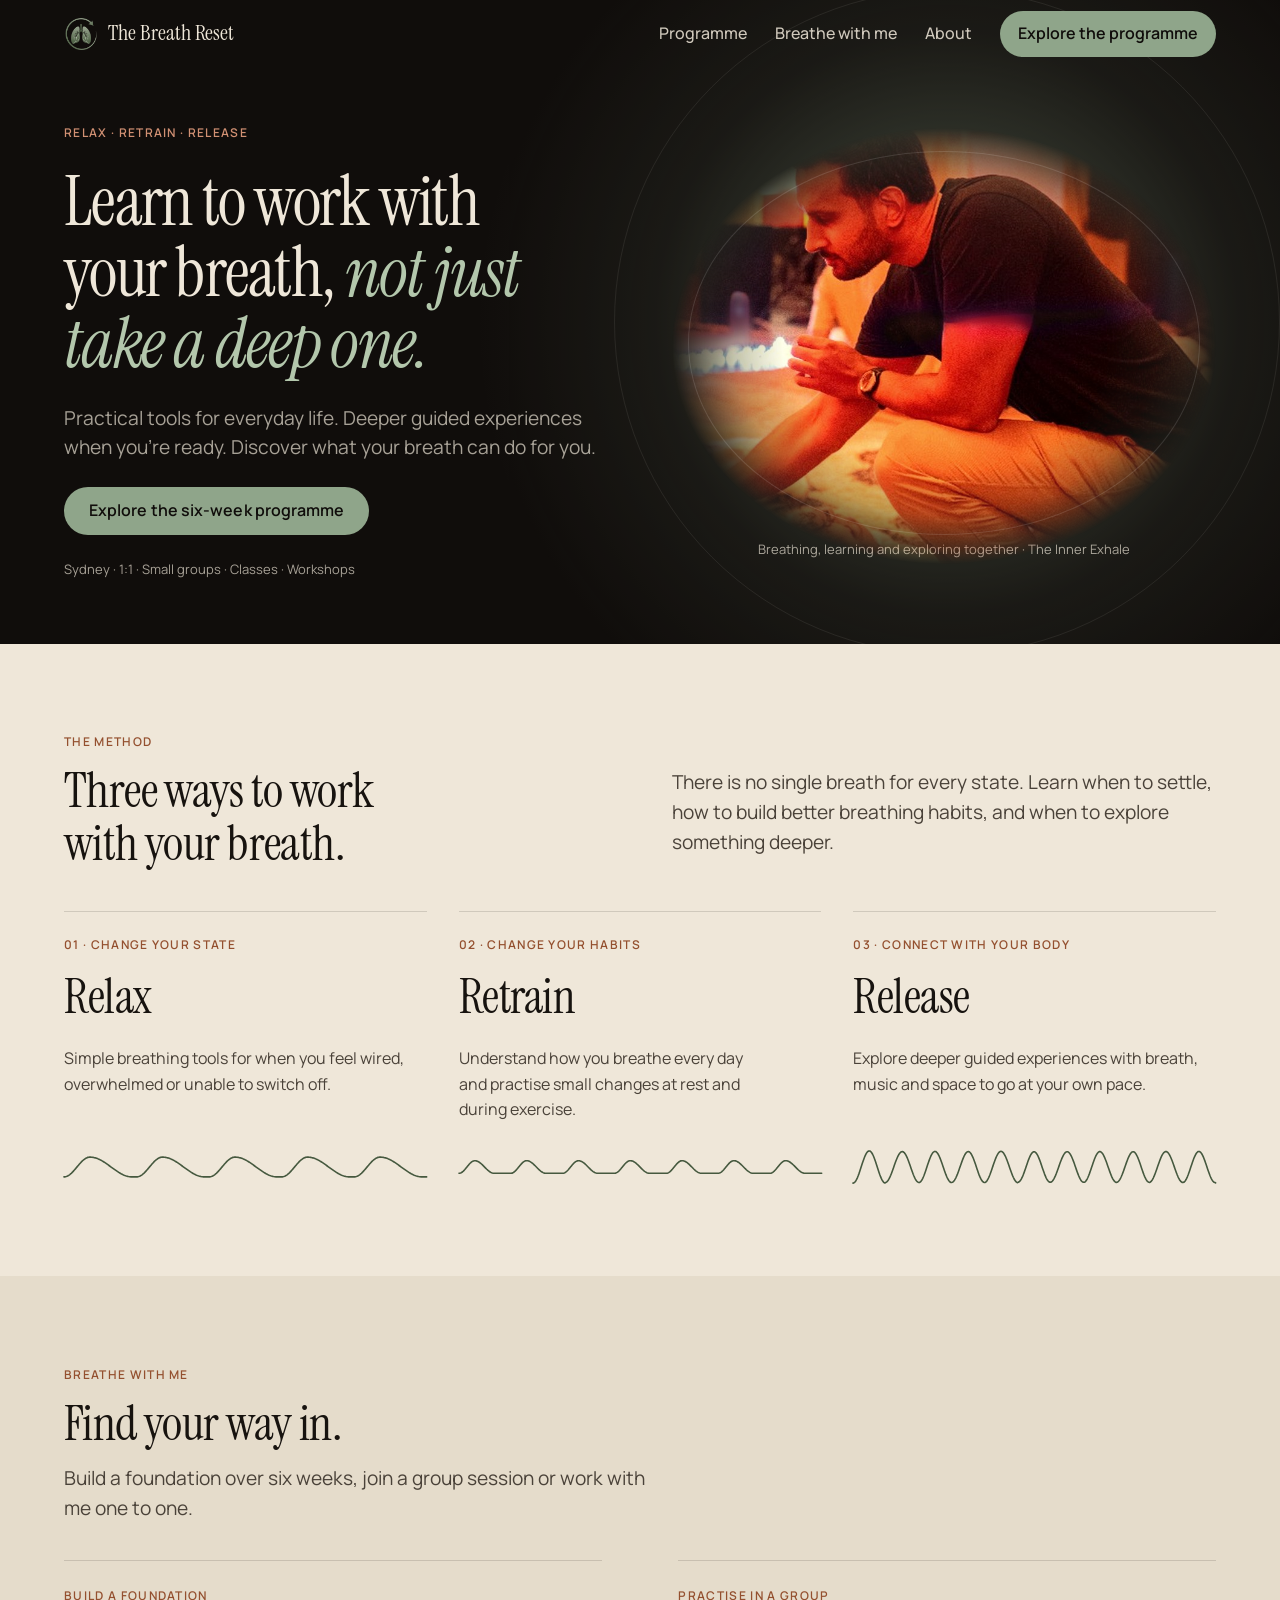
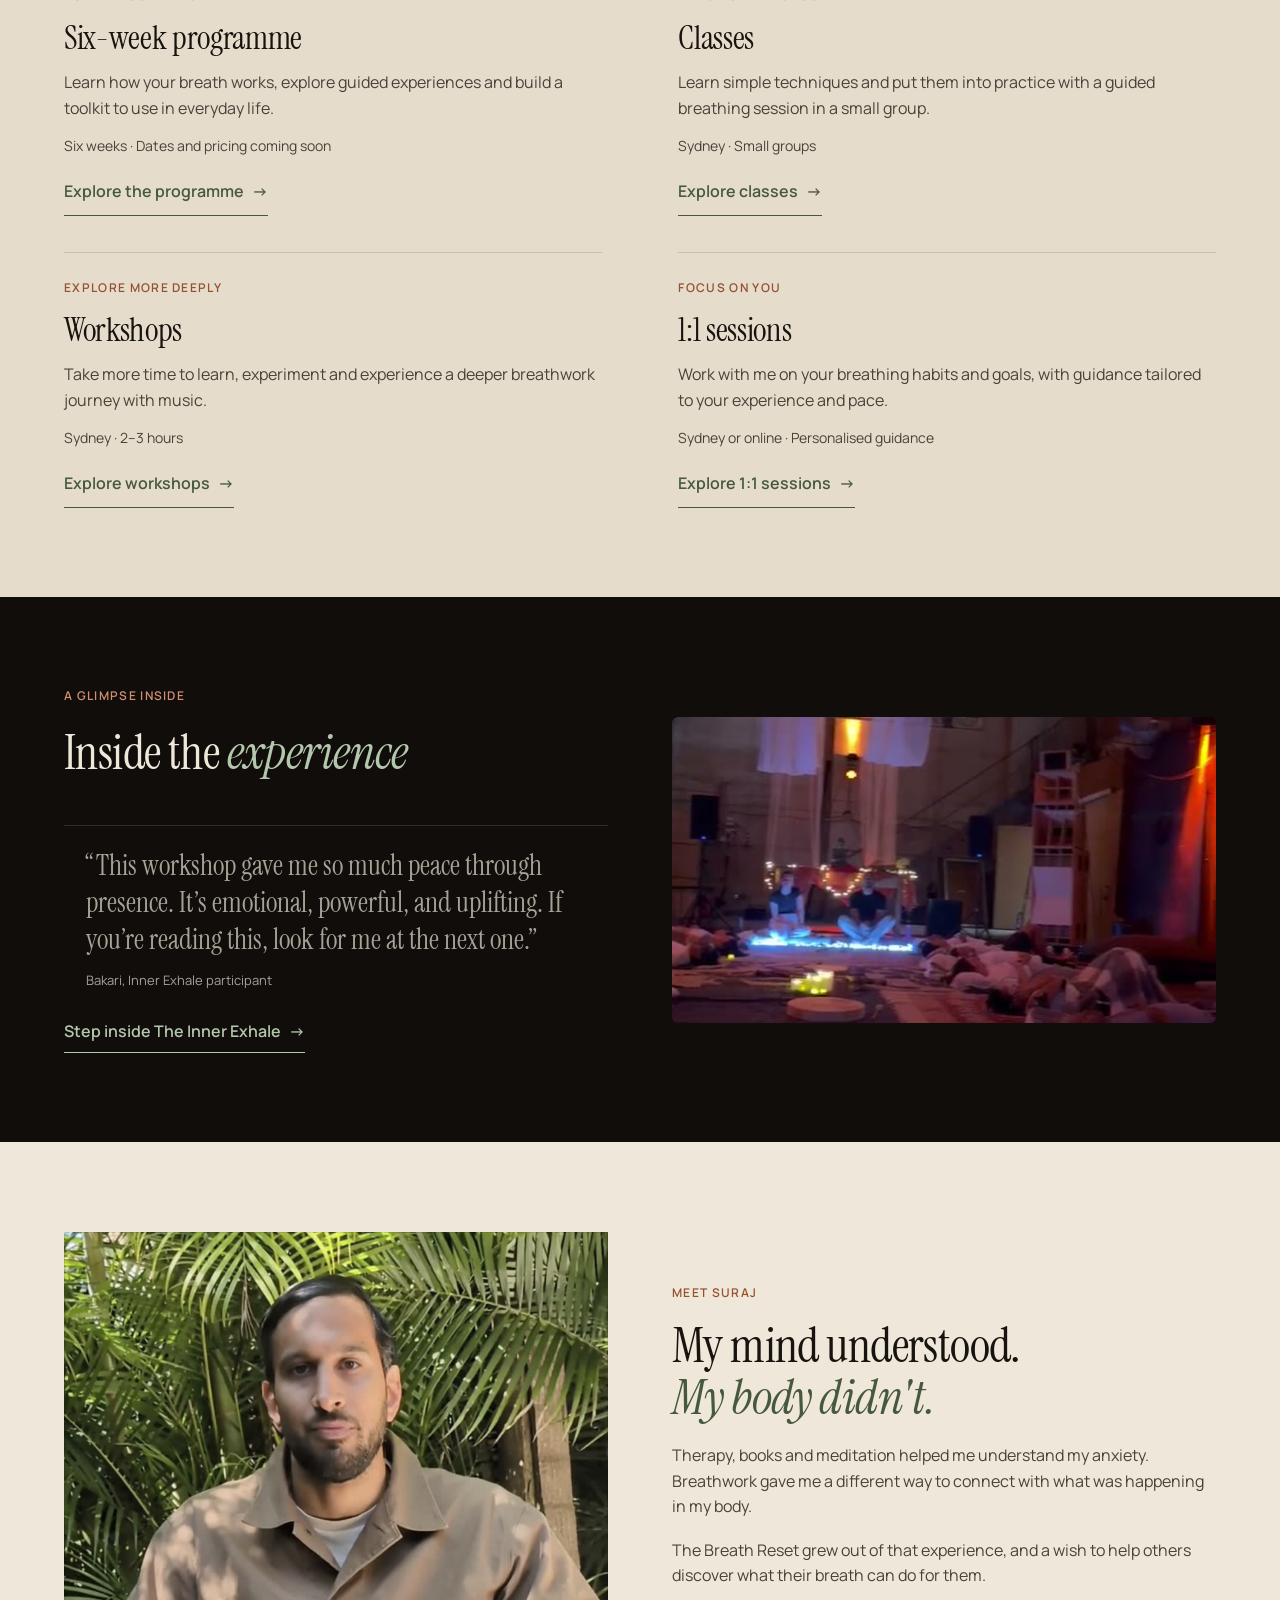
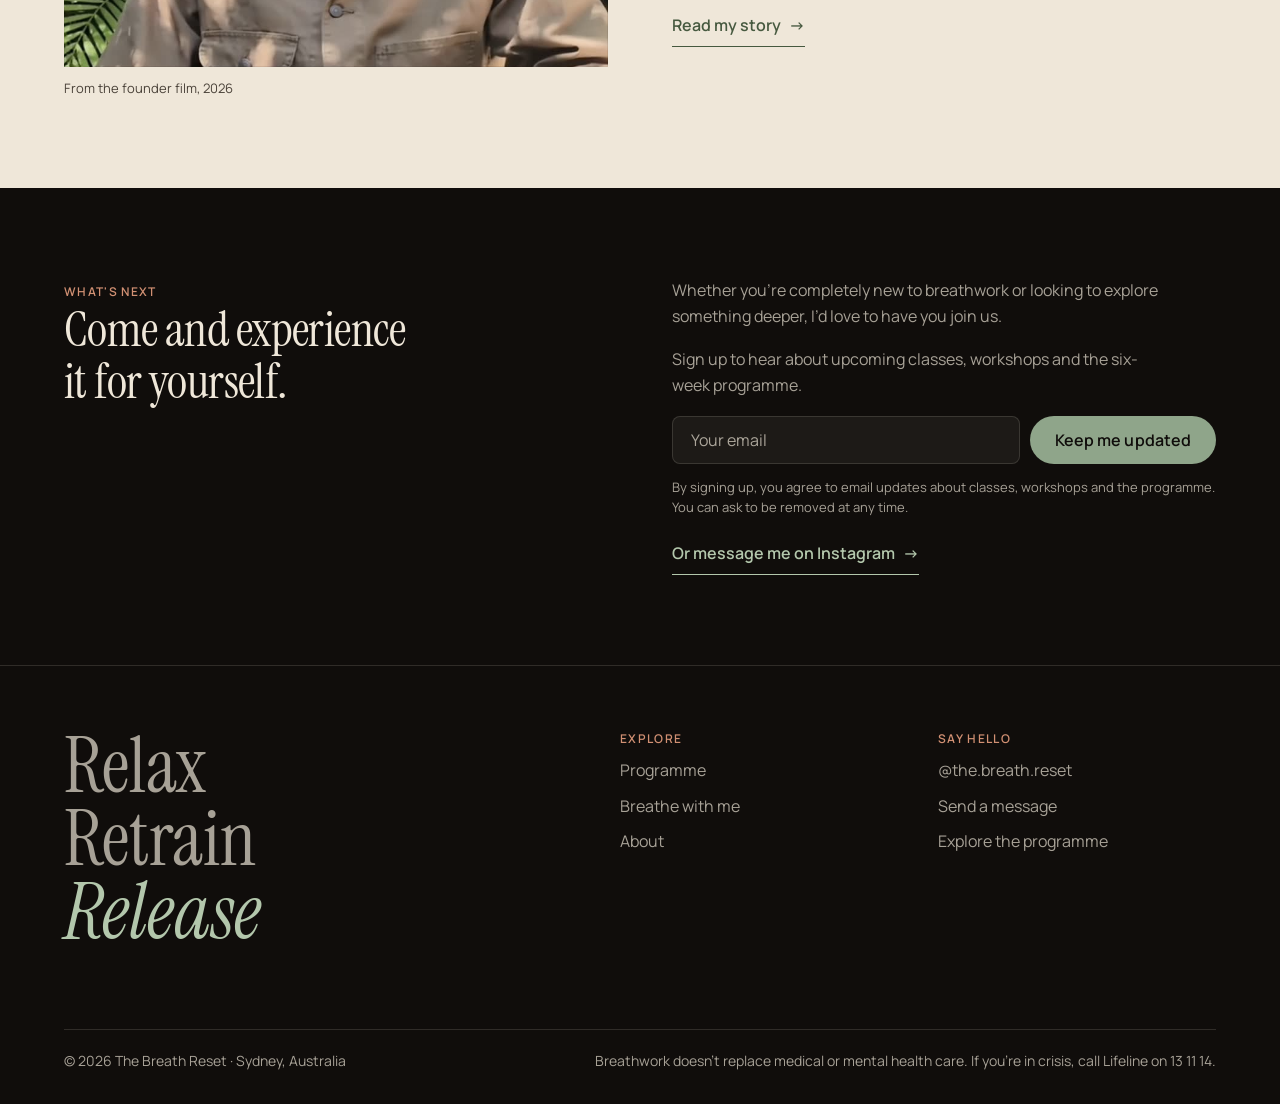
==== commit 3cde0f32: "Remove 'Practice' link from navigation across multiple pages and update content on 'Breathe with Me'" ====
--- a/index.html
+++ b/index.html
@@ -37,7 +37,6 @@
       <nav class="site-nav" id="site-nav" aria-label="Main" data-nav>
         <a href="programme.html">Programme</a>
         <a href="breathe-with-me.html">Breathe with me</a>
-        <a href="practice.html">Practice</a>
         <a href="about.html">About</a>
         <a class="nav-cta" href="programme.html">Explore the programme</a>
       </nav>
@@ -56,7 +55,6 @@
             <p class="lede">Practical tools for everyday life. Deeper guided experiences when you’re ready. Discover what your breath can do for you.</p>
             <div class="actions">
               <a class="button button-primary" href="programme.html">Explore the six-week programme</a>
-              <a class="button button-ghost" href="practice.html#lab">Try a 90-second breath</a>
             </div>
             <p class="hero-meta">Sydney · 1:1 · Small groups · Classes · Workshops</p>
           </div>
@@ -173,7 +171,6 @@
 <p class="label">Explore</p>
 <a href="programme.html">Programme</a>
 <a href="breathe-with-me.html">Breathe with me</a>
-<a href="practice.html">Practice</a>
 <a href="about.html">About</a>
 </nav>
           <div class="footer-col">
--- a/styles.css
+++ b/styles.css
@@ -22,6 +22,17 @@
   --serif: "Instrument Serif", Georgia, "Times New Roman", serif;
   --sans: "Manrope", ui-sans-serif, system-ui, -apple-system, "Segoe UI", sans-serif;
 
+  /* Shared type roles: page title, section title, subheading, body and supporting text. */
+  --type-title: clamp(2.75rem, 5.4vw, 4.75rem);
+  --type-section: clamp(2.25rem, 3.8vw, 3.25rem);
+  --type-subheading: clamp(1.75rem, 2.6vw, 2.25rem);
+  --type-display: clamp(2.5rem, 4vw, 3rem);
+  --type-lede: clamp(1.0625rem, 1.5vw, 1.25rem);
+  --type-body: 1rem;
+  --type-small: .875rem;
+  --type-meta: .8125rem;
+  --type-label: .75rem;
+
   --gutter: clamp(20px, 5vw, 64px);
   --max: 1240px;
   --header-h: 68px;
@@ -45,7 +56,7 @@
   background: var(--night);
   color: var(--paper);
   font-family: var(--sans);
-  font-size: 1.0625rem;
+  font-size: var(--type-body);
   line-height: 1.6;
   -webkit-font-smoothing: antialiased;
   -moz-osx-font-smoothing: grayscale;
@@ -90,23 +101,23 @@
   font-family: var(--serif);
   font-weight: 400;
   letter-spacing: -0.012em;
-  line-height: 1.02;
+  line-height: 1.08;
   text-wrap: balance;
 }
 
 h1 {
-  font-size: clamp(2.7rem, 7.4vw, 6.6rem);
+  font-size: var(--type-title);
   line-height: 0.98;
 }
 
 h2 {
-  font-size: clamp(2.2rem, 5.2vw, 4.4rem);
+  font-size: var(--type-section);
 }
 
 h3 {
-  font-family: var(--sans);
-  font-size: 1.2rem;
-  font-weight: 600;
+  font-family: var(--serif);
+  font-size: var(--type-subheading);
+  font-weight: 400;
   letter-spacing: -0.01em;
   line-height: 1.3;
 }
@@ -207,7 +218,7 @@
 .label {
   display: inline-block;
   font-family: var(--sans);
-  font-size: 0.72rem;
+  font-size: var(--type-label);
   font-weight: 600;
   letter-spacing: 0.16em;
   text-transform: uppercase;
@@ -227,7 +238,7 @@
 
 .num {
   font-family: var(--sans);
-  font-size: 0.8rem;
+  font-size: var(--type-meta);
   font-weight: 500;
   letter-spacing: 0.04em;
   font-variant-numeric: tabular-nums;
@@ -243,7 +254,7 @@
 }
 
 .lede {
-  font-size: clamp(1.125rem, 1.6vw, 1.3rem);
+  font-size: var(--type-lede);
   line-height: 1.55;
   max-width: 36em;
 }
@@ -271,7 +282,7 @@
   border: 1px solid transparent;
   border-radius: 999px;
   font-family: var(--sans);
-  font-size: 0.97rem;
+  font-size: var(--type-body);
   font-weight: 600;
   letter-spacing: 0.005em;
   text-decoration: none;
@@ -325,6 +336,7 @@
 }
 
 .arrow-link {
+  font-size: var(--type-body);
   display: inline-flex;
   align-items: center;
   gap: 8px;
@@ -405,7 +417,7 @@
 }
 
 .site-nav a {
-  font-size: 0.92rem;
+  font-size: var(--type-body);
   font-weight: 500;
   text-decoration: none;
   opacity: 0.86;
@@ -518,7 +530,7 @@
     margin-top: 20px;
     padding: 16px 20px;
     font-family: var(--sans);
-    font-size: 1rem;
+    font-size: var(--type-body);
     text-align: center;
     border-bottom: 0;
   }
@@ -618,7 +630,7 @@
 }
 
 .hero-meta {
-  font-size: 0.85rem;
+  font-size: var(--type-small);
   color: var(--mist);
 }
 
@@ -644,7 +656,7 @@
 .hero-figure figcaption {
   margin-top: -36px;
   text-align: center;
-  font-size: 0.8rem;
+  font-size: var(--type-meta);
   color: var(--mist);
 }
 
@@ -773,7 +785,7 @@
   display: block;
   margin-bottom: 8px;
   font-family: var(--sans);
-  font-size: 0.72rem;
+  font-size: var(--type-meta);
   font-weight: 600;
   font-variant-numeric: tabular-nums;
   letter-spacing: 0.16em;
@@ -799,7 +811,7 @@
   display: block;
   margin-top: 6px;
   font-family: var(--sans);
-  font-size: 0.88rem;
+  font-size: var(--type-small);
   color: var(--ink-soft);
 }
 
@@ -810,7 +822,7 @@
   gap: 16px 40px;
   margin-top: 36px;
   font-family: var(--sans);
-  font-size: 0.85rem;
+  font-size: var(--type-small);
   color: var(--ink-soft);
 }
 
@@ -878,7 +890,7 @@
 }
 
 .pillar-word h3 {
-  font-size: clamp(3.6rem, 12.5vw, 10.5rem);
+  font-size: var(--type-subheading);
   line-height: 0.85;
   letter-spacing: -0.02em;
 }
@@ -902,7 +914,7 @@
 }
 
 .pillar-examples {
-  font-size: 0.9rem;
+  font-size: var(--type-body);
   font-weight: 500;
   color: var(--paper);
 }
@@ -926,7 +938,7 @@
 }
 
 .method-outro h3 {
-  font-size: clamp(2rem, 3.6vw, 3rem);
+  font-size: var(--type-subheading);
 }
 
 .method-outro .days {
@@ -983,7 +995,7 @@
 .note h3 {
   font-family: var(--serif);
   font-weight: 400;
-  font-size: clamp(1.7rem, 2.4vw, 2.1rem);
+  font-size: var(--type-subheading);
   line-height: 1.05;
   letter-spacing: -0.01em;
 }
@@ -1048,7 +1060,7 @@
 .lab-steps {
   display: flex;
   gap: 12px;
-  font-size: 0.72rem;
+  font-size: var(--type-label);
   font-weight: 600;
   letter-spacing: 0.16em;
   text-transform: uppercase;
@@ -1104,13 +1116,13 @@
 }
 
 .lab-mode strong {
-  font-size: 1.08rem;
+  font-size: var(--type-body);
   font-weight: 500;
   letter-spacing: -0.005em;
 }
 
 .lab-mode small {
-  font-size: 0.85rem;
+  font-size: var(--type-small);
   color: var(--mist);
   font-variant-numeric: tabular-nums;
   white-space: nowrap;
@@ -1186,7 +1198,7 @@
 }
 
 .lab-readout {
-  font-size: 0.95rem;
+  font-size: var(--type-body);
   font-weight: 500;
   letter-spacing: 0.12em;
   font-variant-numeric: tabular-nums;
@@ -1197,7 +1209,7 @@
   min-height: 4.8em;
   max-width: 30em;
   color: var(--mist);
-  font-size: 0.97rem;
+  font-size: var(--type-body);
 }
 
 .lab-text strong {
@@ -1207,7 +1219,7 @@
 
 .lab-caveat {
   max-width: 32em;
-  font-size: 0.82rem;
+  font-size: var(--type-small);
   color: var(--mist);
 }
 
@@ -1216,7 +1228,7 @@
 }
 
 .lab-more {
-  font-size: 0.9rem;
+  font-size: var(--type-body);
 }
 
 @media (max-width: 900px) {
@@ -1250,7 +1262,7 @@
 }
 
 .format h3 {
-  font-size: clamp(1.25rem, 1.8vw, 1.5rem);
+  font-size: var(--type-subheading);
 }
 
 .format p {
@@ -1260,7 +1272,7 @@
 .format .format-meta {
   display: block;
   margin-top: 6px;
-  font-size: 0.88rem;
+  font-size: var(--type-small);
   color: var(--ink-soft);
 }
 
@@ -1342,7 +1354,7 @@
 }
 
 .phase-line {
-  font-size: 0.85rem;
+  font-size: var(--type-small);
   color: var(--ink-soft);
 }
 
@@ -1358,7 +1370,7 @@
 }
 
 .week h3 {
-  font-size: clamp(1.9rem, 2.6vw, 2.4rem);
+  font-size: var(--type-subheading);
 }
 
 .week p {
@@ -1383,7 +1395,7 @@
 }
 
 .week-includes h3 {
-  font-size: clamp(1.7rem, 2.6vw, 2.3rem);
+  font-size: var(--type-subheading);
 }
 
 .week-includes li {
@@ -1395,7 +1407,7 @@
 .week-includes li::before {
   content: counter(inc, decimal-leading-zero);
   font-family: var(--sans);
-  font-size: 0.78rem;
+  font-size: var(--type-meta);
   color: var(--clay-ink);
   padding-top: 0.2em;
 }
@@ -1438,7 +1450,7 @@
   background: rgba(239, 231, 217, 0.06);
   color: var(--paper);
   font: inherit;
-  font-size: 1rem;
+  font-size: var(--type-body);
 }
 
 .waitlist input[type="email"]::placeholder {
@@ -1469,7 +1481,7 @@
 }
 
 .waitlist-note {
-  font-size: 0.85rem;
+  font-size: var(--type-small);
   color: var(--mist);
 }
 
@@ -1529,7 +1541,7 @@
 
 .event-facts dt {
   font-family: var(--sans);
-  font-size: 0.7rem;
+  font-size: var(--type-meta);
   letter-spacing: 0.14em;
   text-transform: uppercase;
   color: var(--mist);
@@ -1537,7 +1549,7 @@
 
 .event-facts dd {
   margin: 4px 0 0;
-  font-size: 1rem;
+  font-size: var(--type-body);
   font-weight: 500;
   line-height: 1.35;
 }
@@ -1590,7 +1602,7 @@
 
 .event-quote cite {
   font-family: var(--sans);
-  font-size: 0.78rem;
+  font-size: var(--type-meta);
   font-style: normal;
   color: var(--mist);
 }
@@ -1621,7 +1633,7 @@
 .founder-figure figcaption {
   margin-top: 10px;
   font-family: var(--sans);
-  font-size: 0.72rem;
+  font-size: var(--type-meta);
   color: var(--ink-soft);
 }
 
@@ -1632,7 +1644,7 @@
 }
 
 .founder-copy h2 {
-  font-size: clamp(2.4rem, 5vw, 4.2rem);
+  font-size: var(--type-section);
 }
 
 .founder-copy h2 em {
@@ -1645,7 +1657,7 @@
 
 .founder-copy p.first {
   color: var(--ink);
-  font-size: 1.15rem;
+  font-size: var(--type-body);
 }
 
 .questions {
@@ -1805,7 +1817,7 @@
 }
 
 .want-what {
-  font-size: 0.88rem;
+  font-size: var(--type-small);
   color: var(--mist);
 }
 
@@ -1813,7 +1825,7 @@
   grid-column: 1 / -1;
   padding-top: 20px;
   border-top: 1px solid var(--line-dark);
-  font-size: 0.92rem;
+  font-size: var(--type-body);
   color: var(--mist);
 }
 
@@ -1862,7 +1874,7 @@
 
 .need-nav .what {
   font-family: var(--sans);
-  font-size: 0.75rem;
+  font-size: var(--type-meta);
   color: var(--mist);
 }
 
@@ -1908,7 +1920,7 @@
   flex-wrap: wrap;
   gap: 8px 24px;
   font-family: var(--sans);
-  font-size: 0.85rem;
+  font-size: var(--type-small);
   color: var(--ink);
 }
 
@@ -1929,7 +1941,7 @@
 
 .practice-copy dt {
   font-family: var(--sans);
-  font-size: 0.72rem;
+  font-size: var(--type-meta);
   letter-spacing: 0.14em;
   text-transform: uppercase;
   color: var(--clay-ink);
@@ -1949,11 +1961,11 @@
 }
 
 .why-box h3 {
-  font-size: 1.05rem;
+  font-size: var(--type-subheading);
 }
 
 .why-box p {
-  font-size: 0.95rem;
+  font-size: var(--type-body);
   color: var(--ink-soft);
 }
 
@@ -1983,7 +1995,7 @@
 
 .coming p:not(.label) {
   color: var(--mist);
-  font-size: 0.97rem;
+  font-size: var(--type-body);
 }
 
 @media (max-width: 860px) {
@@ -2025,11 +2037,11 @@
 }
 
 .safety-points h3 {
-  font-size: 1.05rem;
+  font-size: var(--type-subheading);
 }
 
 .safety-points p {
-  font-size: 0.97rem;
+  font-size: var(--type-body);
   color: var(--ink-soft);
 }
 
@@ -2073,7 +2085,7 @@
 .faq summary::after {
   content: "+";
   font-family: var(--sans);
-  font-size: 1.1rem;
+  font-size: var(--type-body);
   color: var(--clay-ink);
   transition: transform 200ms var(--ease);
 }
@@ -2113,7 +2125,7 @@
 }
 
 .closing h2 {
-  font-size: clamp(2.6rem, 6.4vw, 5.6rem);
+  font-size: var(--type-section);
 }
 
 .closing-actions {
@@ -2144,7 +2156,7 @@
 }
 
 .upcoming-empty h3 {
-  font-size: clamp(1.8rem, 3vw, 2.5rem);
+  font-size: var(--type-subheading);
 }
 
 .upcoming-empty p {
@@ -2180,7 +2192,7 @@
   display: grid;
   gap: 22px;
   max-width: 36em;
-  font-size: 1.12rem;
+  font-size: var(--type-body);
 }
 
 .story-text p {
@@ -2206,7 +2218,7 @@
 }
 
 .story-aside p {
-  font-size: 0.9rem;
+  font-size: var(--type-body);
   color: var(--ink-soft);
 }
 
@@ -2226,7 +2238,7 @@
 .teach h3 {
   font-family: var(--serif);
   font-weight: 400;
-  font-size: clamp(1.7rem, 2.4vw, 2.1rem);
+  font-size: var(--type-subheading);
   line-height: 1.08;
 }
 
@@ -2290,7 +2302,7 @@
 
 .quotes cite {
   font-family: var(--sans);
-  font-size: 0.78rem;
+  font-size: var(--type-meta);
   font-style: normal;
   color: var(--ink-soft);
 }
@@ -2322,7 +2334,7 @@
 }
 
 .h-sm {
-  font-size: clamp(2rem, 4vw, 3.2rem);
+  font-size: var(--type-section);
 }
 
 /* ---------- Footer ---------- */
@@ -2379,7 +2391,7 @@
   margin-top: clamp(48px, 7vw, 80px);
   padding-top: 20px;
   border-top: 1px solid var(--line-dark);
-  font-size: 0.82rem;
+  font-size: var(--type-small);
   color: var(--mist);
 }
 
@@ -2490,16 +2502,16 @@
   border-radius: 50%;
   pointer-events: none;
 }
-.state-link { display: inline-flex; align-items: center; min-height: 44px; margin-top: 8px; font-size: 0.82rem; color: var(--sage-ink); text-underline-offset: 5px; }
+.state-link { display: inline-flex; align-items: center; min-height: 44px; margin-top: 8px; font-size: var(--type-small); color: var(--sage-ink); text-underline-offset: 5px; }
 .state-link:hover { text-decoration: underline; }
 .state-link:focus-visible { outline: 2px solid currentColor; outline-offset: 4px; }
 .class-times { margin-top: 36px; padding: 28px 0; border-top: 1px solid var(--line-light); display: grid; gap: 12px; scroll-margin-top: 110px; }
 .programme-head > p:not(.lede) { max-width: 43em; }
 .programme-takeaway { margin-top: 56px; max-width: 780px; display: grid; gap: 20px; }
-.programme-takeaway h3 { font-size: clamp(1.8rem, 3vw, 2.6rem); }
+.programme-takeaway h3 { font-size: var(--type-subheading); }
 .week { gap: 14px; }
 .closing .wrap { gap: clamp(28px, 3vw, 48px); grid-template-columns: minmax(0, 1fr) minmax(0, 1.1fr); align-items: center; }
-.closing-actions > p { font-size: 1.15rem; }
+.closing-actions > p { font-size: var(--type-body); }
 .closing .waitlist { max-width: none; }
 @media (max-width: 860px) {
   .closing .wrap { grid-template-columns: 1fr; }
@@ -2516,11 +2528,11 @@
   grid-template-columns: repeat(3, minmax(0, 1fr));
   gap: clamp(24px, 4vw, 64px);
 }
-.method-summary h3 { font-family: var(--serif); font-size: clamp(40px, 4vw, 60px); margin: 12px 0; }
+.method-summary h3 { font-family: var(--serif); font-size: var(--type-display); margin: 12px 0; }
 .method-summary p:not(.label) { color: var(--mist); }
 .method-summary .trace { width: 100%; height: 48px; margin-top: 24px; }
 .home-programme { display: grid; grid-template-columns: 1fr 1fr; gap: 48px; }
-.home-programme h3 { font-family: var(--serif); font-size: clamp(32px, 3.5vw, 48px); line-height: 1.1; margin-top: 14px; }
+.home-programme h3 { font-family: var(--serif); font-size: var(--type-subheading); line-height: 1.1; margin-top: 14px; }
 .session-summary { display: grid; grid-template-columns: repeat(3, minmax(0, 1fr)); gap: clamp(24px, 4vw, 64px); }
 .session-summary strong, .session-summary span { display: block; }
 .session-summary strong { margin-bottom: 10px; }
@@ -2529,9 +2541,9 @@
 .home-page .founder { grid-template-columns: minmax(0, .75fr) minmax(0, 1fr); }
 .home-page .event-quote { margin-top: 24px; }
 .programme-page { padding-top: clamp(140px, 15vw, 200px); }
-.programme-page h1 { font-size: clamp(44px, 5.5vw, 76px); }
+.programme-page h1 { font-size: var(--type-title); }
 .programme-audience { max-width: 760px; margin: 48px 0; }
-.programme-audience h2 { font-size: clamp(30px, 3vw, 42px); margin-bottom: 16px; }
+.programme-audience h2 { font-size: var(--type-section); margin-bottom: 16px; }
 .programme-audience p { margin-bottom: 18px; }
 @media (max-width: 700px) {
   .method-summary, .session-summary, .home-programme, .home-page .founder { grid-template-columns: 1fr; }
@@ -2552,16 +2564,16 @@
   color: var(--ink);
 }
 .refined .section { padding-block: clamp(56px, 7vw, 96px); }
-.refined h1 { font-size: clamp(44px, 5.4vw, 76px); line-height: 1.03; letter-spacing: -.025em; }
-.refined h2 { font-size: clamp(34px, 3.6vw, 50px); line-height: 1.08; }
-.refined .label { font-size: .75rem; letter-spacing: .11em; }
-.refined .lede { font-size: clamp(17px, 1.5vw, 20px); }
+.refined h1 { font-size: var(--type-title); line-height: 1.03; letter-spacing: -.025em; }
+.refined h2 { font-size: var(--type-section); line-height: 1.08; }
+.refined .label { font-size: var(--type-label); letter-spacing: .11em; }
+.refined .lede { font-size: var(--type-lede); }
 .refined .section-head { gap: 14px; margin-bottom: 40px; }
 .refined .site-header { background: var(--night); padding-inline: max(var(--gutter), calc((100vw - var(--max)) / 2)); }
 .refined .site-header.is-scrolled { background: rgba(16, 13, 11, .86); }
 .refined .site-nav.is-open { background: var(--night); }
 .refined .site-footer { color: var(--paper); background: var(--night); padding-top: 64px; }
-.refined .button { min-height: 48px; font-size: .92rem; padding-inline: 24px; }
+.refined .button { min-height: 48px; font-size: var(--type-body); padding-inline: 24px; }
 .refined .button:active { transform: scale(.96); }
 .refined .surface-paper .button-primary,
 .refined .surface-paper-2 .button-primary { background: var(--ink); color: var(--paper); }
@@ -2570,7 +2582,7 @@
 .refined .arrow-link { justify-self: start; width: fit-content; text-align: left; min-height: 40px; }
 .refined .surface-paper :focus-visible,
 .refined .surface-paper-2 :focus-visible { outline-color: var(--sage-ink); }
-.refined figcaption { margin-top: 12px; font-size: .75rem; line-height: 1.5; color: var(--ink-soft); }
+.refined figcaption { margin-top: 12px; font-size: var(--type-meta); line-height: 1.5; color: var(--ink-soft); }
 .refined .surface-night figcaption { color: var(--mist); }
 .refined img { outline: 1px solid rgba(0,0,0,.08); outline-offset: -1px; }
 .refined .brand img { outline: none; }
@@ -2579,7 +2591,7 @@
 .refined .hero-copy { gap: 24px; }
 .refined .hero h1 { max-width: 10.5em; }
 .refined .hero .lede { max-width: 28em; }
-.refined .hero-meta { font-size: .78rem; }
+.refined .hero-meta { font-size: var(--type-meta); }
 .refined .hero-figure { width: 100%; max-width: none; }
 .refined .hero-figure img { mask-image: var(--fade); -webkit-mask-image: var(--fade); aspect-ratio: 4 / 5; border-radius: 0; object-position: 50% 50%; outline: none; }
 .refined .hero-figure::after { display: block; }
@@ -2589,7 +2601,7 @@
 .refined #method .section-head .lede { padding-top: 3px; }
 .refined .method-summary { gap: 32px; }
 .refined .method-summary article { display: grid; grid-template-rows: auto auto 1fr auto; border-top: 1px solid var(--line-light); padding-top: 24px; }
-.refined .method-summary h3 { font-weight: 400; font-size: 48px; margin-block: 12px 18px; }
+.refined .method-summary h3 { font-weight: 400; font-size: var(--type-display); margin-block: 12px 18px; }
 .refined .method-summary p:not(.label) { color: var(--ink-soft); max-width: 30em; }
 .refined .method-summary .trace { color: var(--sage-ink); height: 40px; margin-top: 24px; }
 .refined .method-summary .trace-line { stroke: var(--sage-ink); }
@@ -2610,7 +2622,7 @@
 .refined .home-offering h3 {
   font-family: var(--serif);
   font-weight: 400;
-  font-size: clamp(30px, 3vw, 40px);
+  font-size: var(--type-subheading);
   line-height: 1.12;
 }
 .refined .home-offering .offering-description {
@@ -2618,7 +2630,7 @@
   color: var(--ink-soft);
   text-wrap: pretty;
 }
-.refined .home-offering .offering-detail { font-size: .82rem; color: var(--ink-soft); }
+.refined .home-offering .offering-detail { font-size: var(--type-small); color: var(--ink-soft); }
 .refined .home-offering .arrow-link { justify-self: start; min-height: 44px; }
 .refined .formats > [id] { scroll-margin-top: calc(var(--header-h) + 24px); }
 @media (max-width: 640px) {
@@ -2635,11 +2647,11 @@
 .refined .founder-copy { gap: 18px; }
 .refined .closing .wrap { grid-template-columns: repeat(2,minmax(0,1fr)); gap: var(--column-gap); align-items: start; }
 .refined .closing h2 { max-width: 12em; }
-.refined .closing-actions > p { font-size: 1rem; }
+.refined .closing-actions > p { font-size: var(--type-body); }
 .refined .closing-actions { gap: 18px; }
 .refined .waitlist-row { align-items: stretch; }
 .refined .waitlist input[type="email"] { min-height: 48px; border-radius: 8px; }
-.refined .waitlist-note { font-size: .78rem; line-height: 1.5; }
+.refined .waitlist-note { font-size: var(--type-meta); line-height: 1.5; }
 .refined .waitlist input[type="email"]:focus-visible { border-radius: 8px; }
 .refined .waitlist input[type="email"]::placeholder { color: var(--mist); }
 .refined .surface-paper .waitlist input[type="email"]::placeholder,
@@ -2648,10 +2660,10 @@
 .refined .programme-page { padding-top: calc(var(--header-h) + 56px); padding-bottom: clamp(56px, 7vw, 88px); }
 .refined .programme-head { grid-template-columns: minmax(0, 1.05fr) minmax(0, .95fr); gap: clamp(28px, 4vw, 56px); align-items: center; margin-bottom: 0; }
 .refined .programme-intro { display: grid; gap: 20px; justify-items: start; }
-.refined .programme-intro h1 { font-size: clamp(42px, 4.6vw, 64px); max-width: 11em; }
+.refined .programme-intro h1 { font-size: var(--type-title); max-width: 11em; }
 .refined .programme-intro .lede { max-width: 30em; }
 .refined .programme-cta { display: grid; gap: 12px; justify-items: start; margin-top: 4px; }
-.refined .programme-intro .programme-status { font-size: .85rem; margin-top: 0; color: var(--mist); }
+.refined .programme-intro .programme-status { font-size: var(--type-small); margin-top: 0; color: var(--mist); }
 .refined .programme-photo { margin: 0; }
 .refined .programme-photo img { width: 100%; aspect-ratio: 5 / 6; max-height: min(62vh, 620px); object-fit: cover; object-position: 42% center; border-radius: 2px; }
 .refined .curriculum-intro { display: grid; grid-template-columns: repeat(2,minmax(0,1fr)); gap: var(--column-gap); margin-bottom: 56px; align-items: start; }
@@ -2660,13 +2672,13 @@
 .refined .weeks { display: block; border-top: 1px solid var(--line-light); }
 .refined .phase { display: grid; grid-template-columns: 56px minmax(0,1fr) minmax(0,1.35fr); gap: 28px; border-top: 0; border-bottom: 1px solid var(--line-light); padding-block: 30px; align-items: start; }
 .refined .week-number { font: 34px/1.1 var(--serif); color: var(--sage-ink); }
-.refined .week-heading h3 { font: 400 30px/1.15 var(--serif); margin-top: 8px; }
+.refined .week-heading h3 { font: 400 var(--type-subheading)/1.12 var(--serif); margin-top: 8px; }
 .refined .week-detail { color: var(--ink-soft); }
-.refined details summary { cursor: pointer; font-size: .88rem; font-weight: 600; color: var(--sage-ink); min-height: 44px; padding-block: 12px; }
+.refined details summary { cursor: pointer; font-size: var(--type-small); font-weight: 600; color: var(--sage-ink); min-height: 44px; padding-block: 12px; }
 .refined details[open] summary { margin-bottom: 4px; }
 .refined details p + p { margin-top: 12px; }
 .refined .week-includes { grid-template-columns: repeat(2,minmax(0,1fr)); gap: var(--column-gap); align-items: start; }
-.refined .week-includes h3 { font-size: 36px; }
+.refined .week-includes h3 { font-size: var(--type-subheading); }
 .refined .week-includes ol { gap: 24px; }
 .refined .programme-signup .week-includes { margin: 0; padding: 0; border: 0; }
 .refined .programme-signup h2 { margin-block: 14px 20px; }
@@ -2676,18 +2688,18 @@
 .refined .sessions-hero { padding-block: calc(var(--header-h) + 56px) 72px; }
 .refined .sessions-hero .wrap { display: grid; grid-template-columns: minmax(0, 1fr) minmax(0, 1.05fr); gap: var(--column-gap); align-items: center; }
 .refined .sessions-hero-grid > div { display: grid; gap: 20px; justify-items: start; }
-.refined .sessions-hero h1 { font-size: clamp(48px, 5.6vw, 72px); line-height: 1.02; }
+.refined .sessions-hero h1 { font-size: var(--type-title); line-height: 1.02; }
 .refined .sessions-hero .lede { max-width: 28em; }
 .refined .sessions-hero img { width: 100%; aspect-ratio: 5 / 4; object-fit: cover; object-position: 50% 45%; border-radius: 2px; }
 .refined .format { grid-template-columns: 40px minmax(0,.85fr) minmax(0,1.35fr) minmax(150px,.7fr); gap: 24px; align-items: start; padding-block: 28px; }
-.refined .format h3 { font-family: var(--serif); font-weight: 400; font-size: clamp(26px, 2.3vw, 32px); line-height: 1.15; }
-.refined .format .format-action { justify-self: start; text-align: left; font-size: .88rem; }
-.refined .format p { font-size: .96rem; }
-.refined .programme-route-link { margin-top: 28px; font-size: .95rem; }
+.refined .format h3 { font-family: var(--serif); font-weight: 400; font-size: var(--type-subheading); line-height: 1.15; }
+.refined .format .format-action { justify-self: start; text-align: left; font-size: var(--type-small); }
+.refined .format p { font-size: var(--type-body); }
+.refined .programme-route-link { margin-top: 28px; font-size: var(--type-body); }
 .refined .programme-route-link .arrow-link { margin-left: 12px; }
 .refined .class-times { margin: 0 0 36px; grid-template-columns: 1fr 1fr; gap: 10px var(--column-gap); padding-block: 28px; }
 .refined .class-times .label { grid-column: 1; }
-.refined .class-times h3 { grid-column: 1; font: 400 30px/1.1 var(--serif); }
+.refined .class-times h3 { grid-column: 1; font: 400 var(--type-subheading)/1.12 var(--serif); }
 .refined .class-times > p:not(.label) { grid-column: 2; grid-row: 1 / 3; align-self: center; color: var(--ink-soft); }
 .refined .class-times .arrow-link { grid-column: 2; }
 .refined .upcoming-empty { grid-template-columns: repeat(2,minmax(0,1fr)); gap: var(--column-gap); align-items: start; padding-top: 8px; }
@@ -2698,29 +2710,29 @@
 /* Practice: clearer entrance, focused lab, readable guided detail. */
 .refined .practice-hero { padding-block: calc(var(--header-h) + 52px) 56px; border-bottom: 0; }
 .refined .practice-hero .wrap { gap: 18px; max-width: 38em; }
-.refined .practice-hero h1 { font-size: clamp(42px, 5vw, 64px); }
+.refined .practice-hero h1 { font-size: var(--type-title); }
 .refined .practice-hero .lede { max-width: 28em; }
 .refined .practice-hero-actions { display: flex; flex-wrap: wrap; align-items: center; gap: 14px 20px; margin-top: 4px; }
-.refined .practice-hero .arrow-link { font-size: .9rem; }
+.refined .practice-hero .arrow-link { font-size: var(--type-body); }
 .refined.practice-route #lab { padding-block: 56px 64px; border-top: 1px solid var(--line-dark); }
 .refined .lab { grid-template-columns: repeat(2,minmax(0,1fr)); gap: var(--column-gap); align-items: start; }
 .refined .lab-head { gap: 16px; }
-.refined .lab-head h2 { font-size: clamp(34px, 3.4vw, 42px); }
-.refined .lab-head > p:not(.label) { font-size: .95rem; max-width: 34em; color: var(--mist); }
+.refined .lab-head h2 { font-size: var(--type-section); }
+.refined .lab-head > p:not(.label) { font-size: var(--type-body); max-width: 34em; color: var(--mist); }
 .refined .lab-modes { margin-top: 8px; gap: 8px; }
 .refined .lab-mode { border: 1px solid transparent; border-radius: 8px; padding: 12px; gap: 10px; min-height: 58px; transition-property: border-color, background-color; transition-duration: 180ms; transition-timing-function: var(--ease); }
 .refined .lab-mode[aria-pressed="true"] { border-color: var(--sage); background: rgba(143,165,138,.13); }
 .refined .lab-mode::before { display: none; }
-.refined .lab-mode strong { font-size: .95rem; }
-.refined .lab-mode small { font-size: .76rem; }
+.refined .lab-mode strong { font-size: var(--type-body); }
+.refined .lab-mode small { font-size: var(--type-meta); }
 .refined .lab-panel { position: static; padding: 24px; gap: 12px; border-radius: 12px; background: var(--night-2); }
 .refined .lab-stage { width: 210px; }
-.refined .lab-text { min-height: 3.2em; font-size: .9rem; }
-.refined .lab-more { font-size: .82rem; }
+.refined .lab-text { min-height: 3.2em; font-size: var(--type-body); }
+.refined .lab-more { font-size: var(--type-small); }
 .refined .practice { grid-template-columns: minmax(0,.75fr) minmax(0,1.25fr); gap: var(--column-gap); align-items: start; }
 .refined .practice .reel { max-width: 280px; justify-self: start; border-radius: 8px; overflow: hidden; }
 .refined .practice-copy { gap: 16px; max-width: none; }
-.refined .practice-copy h2 { font-size: clamp(34px, 3.2vw, 44px); }
+.refined .practice-copy h2 { font-size: var(--type-section); }
 .refined .practice + .practice { margin-top: 64px; padding-top: 64px; }
 .refined .why-box { display: block; padding: 4px 16px; border-left: 2px solid var(--sage-ink); background: transparent; }
 .refined .why-box[open] { padding-bottom: 16px; }
@@ -2745,14 +2757,14 @@
   .refined .session-paths { padding-top: 28px; }
   .refined .hero-figure { order: 0; max-width: none; }
   .refined .hero-figure img { aspect-ratio: 5 / 4; object-position: 55% 50%; }
-  .refined .hero h1 { font-size: clamp(42px,9vw,60px); max-width: 12em; }
+  .refined .hero h1 { font-size: var(--type-title); max-width: 12em; }
   .refined .hero-copy { gap: 20px; }
-  .refined .hero-meta { font-size: .73rem; }
+  .refined .hero-meta { font-size: var(--type-meta); }
   .refined .hero .actions .button { flex: 1 1 auto; }
   .refined .method-summary, .refined .session-summary { grid-template-columns: 1fr; gap: 24px; }
   .refined .method-summary article { grid-template-columns: 1fr 1fr; gap: 0 20px; grid-template-rows: auto auto auto; }
   .refined .method-summary article .label { grid-column: 1 / -1; }
-  .refined .method-summary h3 { font-size: 40px; }
+  .refined .method-summary h3 { font-size: var(--type-display); }
   .refined .method-summary article p:not(.label) { grid-column: 1 / -1; grid-row: 3; }
   .refined .method-summary .trace { grid-column: 2; grid-row: 2; align-self: center; margin: 0; }
   .refined .founder-figure img { aspect-ratio: 5 / 4; max-height: 360px; }
@@ -2761,7 +2773,7 @@
   .refined .programme-photo img { aspect-ratio: 16 / 10; }
   .refined .phase { grid-template-columns: 36px minmax(0,1fr); gap: 12px 18px; padding-block: 24px; }
   .refined .week-number { font-size: 30px; }
-  .refined .week-heading h3 { font-size: 28px; }
+  .refined .week-heading h3 { font-size: var(--type-subheading); }
   .refined .week-detail { grid-column: 2; }
   .refined .week-includes ol { grid-template-columns: 1fr; }
   .refined .sessions-hero img { aspect-ratio: 16 / 10; }
@@ -2771,14 +2783,14 @@
   .refined .class-times { grid-template-columns: 1fr; gap: 12px; }
   .refined .class-times > p:not(.label), .refined .class-times .arrow-link { grid-column: 1; grid-row: auto; }
   .refined .practice-hero { padding-block: calc(var(--header-h) + 40px) 44px; }
-  .refined .practice-hero h1 { font-size: clamp(38px, 9vw, 48px); }
+  .refined .practice-hero h1 { font-size: var(--type-title); }
   .refined .practice-hero-actions { flex-direction: column; align-items: flex-start; }
   .refined.practice-route #lab { padding-block: 44px 52px; }
   .refined .lab-stage { width: 180px; }
   .refined .lab-mode { min-height: 52px; }
   .refined .practice { grid-template-columns: 1fr; gap: 24px; }
   .refined .practice .reel { width: 220px; max-width: 100%; justify-self: start; }
-  .refined .practice-copy h2 { font-size: 34px; }
+  .refined .practice-copy h2 { font-size: var(--type-section); }
   .refined .notes { display: grid; grid-template-columns: 1fr; overflow: visible; margin: 0; padding: 0; gap: 24px; }
   .refined .note { grid-template-columns: 1fr; }
 }
@@ -2795,15 +2807,15 @@
 
 /* Programme information: shared full-width rows, without an orphaned column. */
 .refined .programme-inclusions { margin-top: 64px; }
-.refined .programme-inclusions h2 { margin-bottom: 8px; font-size: clamp(30px, 3vw, 40px); }
+.refined .programme-inclusions h2 { margin-bottom: 8px; font-size: var(--type-section); }
 .refined .programme-inclusions ol { counter-reset: inclusion; }
 .refined .programme-inclusions li { counter-increment: inclusion; display: grid; grid-template-columns: 36px minmax(140px, .6fr) minmax(0, 2fr); gap: 24px; padding: 22px 0; border-bottom: 1px solid var(--line-light); align-items: baseline; }
-.refined .programme-inclusions li::before { content: counter(inclusion, decimal-leading-zero); color: var(--clay-ink); font-size: .8rem; }
+.refined .programme-inclusions li::before { content: counter(inclusion, decimal-leading-zero); color: var(--clay-ink); font-size: var(--type-meta); }
 .refined .programme-inclusions li p { color: var(--ink-soft); }
 .refined .programme-takeaway { display: grid; grid-template-columns: 1fr 1fr; gap: var(--column-gap); max-width: none; margin-top: 56px; padding-top: 40px; border-top: 1px solid var(--line-light); align-items: start; }
-.refined .programme-takeaway h3 { font: 400 clamp(30px,3vw,40px)/1.12 var(--serif); }
+.refined .programme-takeaway h3 { font: 400 var(--type-subheading)/1.12 var(--serif); }
 .refined .programme-takeaway p { color: var(--ink-soft); max-width: 34em; }
-.refined .programme-jumps { display: flex; flex-wrap: wrap; gap: 4px 22px; margin-top: 8px; padding-top: 18px; border-top: 1px solid var(--line-dark); font-size: .85rem; }
+.refined .programme-jumps { display: flex; flex-wrap: wrap; gap: 4px 22px; margin-top: 8px; padding-top: 18px; border-top: 1px solid var(--line-dark); font-size: var(--type-small); }
 .refined .programme-jumps a { padding-block: 8px; text-decoration: none; border-bottom: 1px solid transparent; text-underline-offset: 5px; transition-property: border-color, color; transition-duration: 180ms; transition-timing-function: var(--ease); }
 .refined .programme-jumps a:hover { border-bottom-color: currentColor; }
 .refined .format-programme {
@@ -2813,8 +2825,8 @@
 }
 .refined .format-programme .num,
 .refined .format-programme .label { color: var(--clay-ink); }
-.refined .format-programme .label { font-size: .72rem; margin-bottom: 10px; }
-.refined .format-programme .format-action .format-meta { margin-top: 14px; font-size: .8rem; }
+.refined .format-programme .label { font-size: var(--type-label); margin-bottom: 10px; }
+.refined .format-programme .format-action .format-meta { margin-top: 14px; font-size: var(--type-meta); }
 @media (max-width: 760px) {
  .refined .programme-inclusions li { grid-template-columns: 28px 1fr; gap: 8px 12px; }
  .refined .programme-inclusions li p { grid-column: 2; }
@@ -2822,9 +2834,9 @@
 }
 
 /* Programme page: one editorial grid and type scale throughout. */
-.programme-route.refined { --programme-heading: clamp(36px, 3.8vw, 52px); }
+.programme-route.refined { --programme-heading: var(--type-section); }
 .programme-route.refined .curriculum { background: var(--paper); }
-.programme-route.refined main h2 { font: 400 var(--programme-heading)/1.08 var(--serif); letter-spacing: -.012em; }
+.programme-route.refined main h2 { font: 400 var(--type-section)/1.08 var(--serif); letter-spacing: -.012em; }
 .programme-route.refined .curriculum-intro,
 .programme-route.refined .phase,
 .programme-route.refined .programme-rhythm,
@@ -2833,7 +2845,7 @@
 .programme-route.refined .curriculum-intro { margin-bottom: 48px; }
 .programme-route.refined .phase { padding-block: 36px; }
 .programme-route.refined .week-heading h3,
-.programme-route.refined .safety-points h3 { font: 400 clamp(28px, 2.6vw, 36px)/1.15 var(--serif); }
+.programme-route.refined .safety-points h3 { font: 400 var(--type-subheading)/1.12 var(--serif); }
 .programme-route.refined .week-heading h3 { margin-top: 12px; }
 .programme-route.refined .week-detail { display: grid; gap: 16px; }
 .programme-route.refined .week-practice { padding-left: 18px; border-left: 2px solid var(--sage); }
@@ -2842,10 +2854,10 @@
 .programme-route.refined .programme-copy { display: grid; gap: 16px; color: var(--ink-soft); }
 .programme-route.refined #safety { background: var(--paper-2); }
 .programme-route.refined .safety-points > div { grid-template-columns: 1fr; gap: 12px; padding-block: 24px; }
-.programme-route.refined .safety-points p { font-size: 1rem; }
+.programme-route.refined .safety-points p { font-size: var(--type-body); }
 .programme-route.refined .week-detail,
 .programme-route.refined .programme-copy,
-.programme-route.refined .curriculum-intro > div:last-child { font-size: 1rem; line-height: 1.75; }
+.programme-route.refined .curriculum-intro > div:last-child { font-size: var(--type-body); line-height: 1.75; }
 .programme-route.refined #included { scroll-margin-top: calc(var(--header-h) + 32px); }
 @media (max-width: 760px) {
   .programme-route.refined .curriculum-intro,
@@ -2875,7 +2887,7 @@
 .refined .hero h1,
 :is(.refined, body) .page-hero h1,
 .refined .programme-intro h1 {
-  font: 400 clamp(44px, 5.4vw, 76px)/1.03 var(--serif);
+  font: 400 var(--type-title)/1.03 var(--serif);
   letter-spacing: -.025em;
   text-wrap: balance;
 }
@@ -2906,47 +2918,48 @@
   .refined .hero h1,
   :is(.refined, body) .page-hero h1,
   .refined .programme-intro h1 {
-    font-size: clamp(42px, 9vw, 60px);
+    font-size: var(--type-title);
   }
 }
 
 /* Sessions selection: open editorial columns and a photographic programme feature. */
-.refined .sessions-selection .section-head {
+.refined #breathe.sessions-selection .section-head {
   max-width: none;
   display: grid;
-  grid-template-columns: 1.1fr 1fr;
-  column-gap: 10%;
+  grid-template-columns: repeat(3, minmax(0, 1fr));
+  column-gap: 36px;
+  align-items: start;
   margin-bottom: 56px;
 }
 .refined .sessions-selection .section-head .label { grid-column: 1 / -1; margin-bottom: 20px; }
-.refined .sessions-selection h2 { font-size: clamp(48px, 5.5vw, 76px); line-height: .98; letter-spacing: -.025em; }
+.refined .sessions-selection h2 { font-size: var(--type-section); line-height: 1.08; letter-spacing: -.025em; }
 .refined .sessions-selection h2 em { color: var(--sage-ink); font-weight: 400; }
-.refined .sessions-selection .section-head .lede { align-self: end; max-width: 30em; font-size: 1.08rem; margin: 0; padding-bottom: 4px; }
+.refined .sessions-selection .section-head .lede { grid-column: 2 / -1; align-self: start; max-width: 30em; font-size: var(--type-lede); margin: 0; text-wrap: pretty; }
 .refined .sessions-selection .formats { display: grid; grid-template-columns: repeat(3, minmax(0, 1fr)); gap: 36px; border: 0; }
 .refined .sessions-selection .format { display: grid; grid-template-columns: 1fr; grid-template-rows: auto auto 1fr auto; gap: 20px; padding: 24px 0 0; border-top: 1px solid var(--line-light); border-bottom: 0; }
 .refined .sessions-selection .format > * { grid-column: 1; }
 .refined .sessions-selection .format .num { font: 400 1rem/1 var(--serif); color: var(--clay-ink); }
-.refined .sessions-selection .format h3 { font-size: clamp(34px, 3vw, 44px); margin-bottom: 10px; }
-.refined .sessions-selection .format-meta { font-size: .78rem; letter-spacing: .01em; }
-.refined .sessions-selection .format > p { font-size: .92rem; line-height: 1.8; text-wrap: pretty; }
-.refined .sessions-selection .format-action { margin-top: 4px; min-height: 44px; font-size: .82rem; }
+.refined .sessions-selection .format h3 { font-size: var(--type-subheading); margin-bottom: 10px; }
+.refined .sessions-selection .format-meta { font-size: var(--type-meta); letter-spacing: .01em; }
+.refined .sessions-selection .format > p { font-size: var(--type-body); line-height: 1.8; text-wrap: pretty; }
+.refined .sessions-selection .format-action { margin-top: 4px; min-height: 44px; font-size: var(--type-small); }
 .refined .session-programme { display: grid; grid-template-columns: 1fr 1.1fr; margin-top: 64px; background: #354632; color: var(--paper); }
 .refined .session-programme-photo { overflow: hidden; min-height: 380px; }
 .refined .session-programme-photo img { width: 100%; height: 100%; object-fit: cover; object-position: 45% center; outline: 1px solid rgba(0,0,0,.1); outline-offset: -1px; transition: transform 700ms var(--ease); }
 .refined .session-programme-copy { display: grid; justify-items: start; gap: 22px; padding: clamp(28px, 4vw, 56px); }
-.refined .session-programme-copy .label { color: #c2cfb8; font-size: .7rem; }
-.refined .session-programme-copy h3 { font: 400 clamp(38px, 4vw, 54px)/1.02 var(--serif); letter-spacing: -.015em; }
+.refined .session-programme-copy .label { color: #c2cfb8; font-size: var(--type-label); }
+.refined .session-programme-copy h3 { font: 400 var(--type-section)/1.08 var(--serif); letter-spacing: -.015em; }
 .refined .session-programme-copy h3 em { font-weight: 400; }
-.refined .session-programme-copy > p:not(.label) { font-size: .9rem; line-height: 1.8; color: #e0e3d8; text-wrap: pretty; }
-.refined .session-programme-copy .arrow-link { color: var(--paper); min-height: 44px; font-size: .88rem; }
-.refined .session-programme-copy .format-meta { color: #c2cfb8; font-size: .72rem; }
+.refined .session-programme-copy > p:not(.label) { font-size: var(--type-body); line-height: 1.8; color: #e0e3d8; text-wrap: pretty; }
+.refined .session-programme-copy .arrow-link { color: var(--paper); min-height: 44px; font-size: var(--type-body); }
+.refined .session-programme-copy .format-meta { color: #c2cfb8; font-size: var(--type-meta); }
 @media (hover: hover) and (prefers-reduced-motion: no-preference) {
   .refined .session-programme:hover img { transform: scale(1.035); }
 }
 @media (max-width: 760px) {
-  .refined .sessions-selection .section-head { grid-template-columns: 1fr; gap: 24px; margin-bottom: 36px; }
+  .refined #breathe.sessions-selection .section-head { grid-template-columns: 1fr; gap: 24px; margin-bottom: 36px; }
   .refined .sessions-selection .section-head .label { margin: 0; }
-  .refined .sessions-selection .section-head .lede { font-size: 1rem; }
+  .refined .sessions-selection .section-head .lede { grid-column: 1; font-size: var(--type-lede); }
   .refined .sessions-selection .formats { grid-template-columns: 1fr; gap: 32px; }
   .refined .sessions-selection .format { grid-template-columns: 24px minmax(0, 1fr); grid-template-rows: auto auto auto; column-gap: 14px; row-gap: 14px; }
   .refined .sessions-selection .format .num { grid-column: 1; padding-top: 10px; }
@@ -2974,22 +2987,22 @@
 .sessions-route.refined .session-availability .label { margin-bottom: 14px; }
 .sessions-route.refined .session-availability h3,
 .sessions-route.refined #upcoming .upcoming-empty h3 {
-  font: 400 clamp(32px, 3vw, 42px)/1.12 var(--serif);
+  font: 400 var(--type-subheading)/1.12 var(--serif);
   letter-spacing: -.015em;
 }
 .sessions-route.refined .availability-detail,
 .sessions-route.refined .reassurance-copy { display: grid; gap: 20px; justify-items: start; color: var(--ink-soft); }
 .sessions-route.refined #upcoming .upcoming-empty { padding-block: 36px; }
-.sessions-route.refined #upcoming .upcoming-empty .mt-s { margin-top: 16px; max-width: 32em; font-size: .95rem; }
+.sessions-route.refined #upcoming .upcoming-empty .mt-s { margin-top: 16px; max-width: 32em; font-size: var(--type-body); }
 .sessions-route.refined #upcoming .waitlist { margin: 0; }
-.sessions-route.refined #upcoming .waitlist-note { margin-top: 14px; font-size: .75rem; max-width: 44em; }
+.sessions-route.refined #upcoming .waitlist-note { margin-top: 14px; font-size: var(--type-meta); max-width: 44em; }
 .sessions-route.refined #upcoming .waitlist-status:empty { display: none; }
 .sessions-route.refined .session-reassurance .label { margin-bottom: 18px; }
-.sessions-route.refined .session-reassurance h2 { font: 400 clamp(36px, 4vw, 54px)/1.08 var(--serif); letter-spacing: -.015em; }
+.sessions-route.refined .session-reassurance h2 { font: 400 var(--type-section)/1.08 var(--serif); letter-spacing: -.015em; }
 .sessions-route.refined .session-reassurance h2 em { color: var(--sage-ink); font-weight: 400; }
-.sessions-route.refined .reassurance-copy p { font-size: .95rem; text-wrap: pretty; }
+.sessions-route.refined .reassurance-copy p { font-size: var(--type-body); text-wrap: pretty; }
 .sessions-route.refined .session-reassurance .arrow-link,
-.sessions-route.refined .availability-detail .arrow-link { min-height: 44px; font-size: .88rem; }
+.sessions-route.refined .availability-detail .arrow-link { min-height: 44px; font-size: var(--type-body); }
 @media (max-width: 760px) {
   .sessions-route.refined .session-availability,
   .sessions-route.refined #upcoming .upcoming-empty,
@@ -3001,23 +3014,31 @@
 
 /* Past workshop: one photograph and a quiet closing testimonial. */
 .refined .past-heading { margin-bottom: clamp(32px, 4vw, 56px); }
-.refined .past-heading h2 { margin-block: 16px; font-size: clamp(48px, 5.5vw, 76px); line-height: 1.05; }
+.refined .past-heading h2 { margin-block: 16px; font-size: var(--type-section); line-height: 1.08; }
 .refined .past-heading h2 em { color: var(--sage-bright); }
-.refined .past-date { color: var(--mist); font-size: .82rem; letter-spacing: .025em; }
+.refined .past-date { color: var(--mist); font-size: var(--type-small); letter-spacing: .025em; }
 .refined .past-story { display: grid; grid-template-columns: minmax(0, .8fr) minmax(0, 1.2fr); gap: clamp(32px, 6vw, 88px); align-items: center; }
 .refined .past-copy { display: grid; gap: 18px; max-width: 34em; }
-.refined .past-copy p { color: var(--mist); font-size: .95rem; line-height: 1.75; }
+.refined .past-copy p { color: var(--mist); font-size: var(--type-body); line-height: 1.75; }
 .refined .past-copy .past-intro { color: var(--paper); font: 400 clamp(27px, 2.5vw, 36px)/1.2 var(--serif); margin-bottom: 4px; max-width: 16em; }
 .refined .past-photo { margin: 0; }
 .refined .past-photo img { width: 100%; aspect-ratio: 3 / 2; object-fit: cover; border-radius: 2px; }
-.refined .past-photo figcaption { color: var(--mist); font-size: .72rem; margin-top: 12px; line-height: 1.5; }
+.refined .past-photo figcaption { color: var(--mist); font-size: var(--type-meta); margin-top: 12px; line-height: 1.5; }
 .refined .past-reflection { margin-top: clamp(40px, 5vw, 72px); padding-top: clamp(32px, 4vw, 48px); border-top: 1px solid var(--line-dark); }
 .refined .past-quote { margin: 0 auto; max-width: 850px; text-align: center; }
 .refined .past-quote p { font: 400 clamp(26px, 2.8vw, 38px)/1.23 var(--serif); color: var(--paper); text-wrap: pretty; }
-.refined .past-quote cite { display: block; margin-top: 22px; font-size: .76rem; font-style: normal; color: var(--mist); }
+.refined .past-quote cite { display: block; margin-top: 22px; font-size: var(--type-meta); font-style: normal; color: var(--mist); }
 @media (max-width: 700px) {
   .refined .past-story { grid-template-columns: 1fr; gap: 28px; }
   .refined .past-photo { grid-row: 1; }
   .refined .past-copy { max-width: none; }
   .refined .past-quote { text-align: left; }
 }
+
+/* Shared defaults also apply to About, which retains its editorial layout. */
+button, input, select, textarea { font-family: var(--sans); }
+.lede { font-size: var(--type-lede); }
+.label { letter-spacing: .11em; }
+@media (max-width: 760px) {
+  :root { --type-title: clamp(2.625rem, 9vw, 3.75rem); }
+}
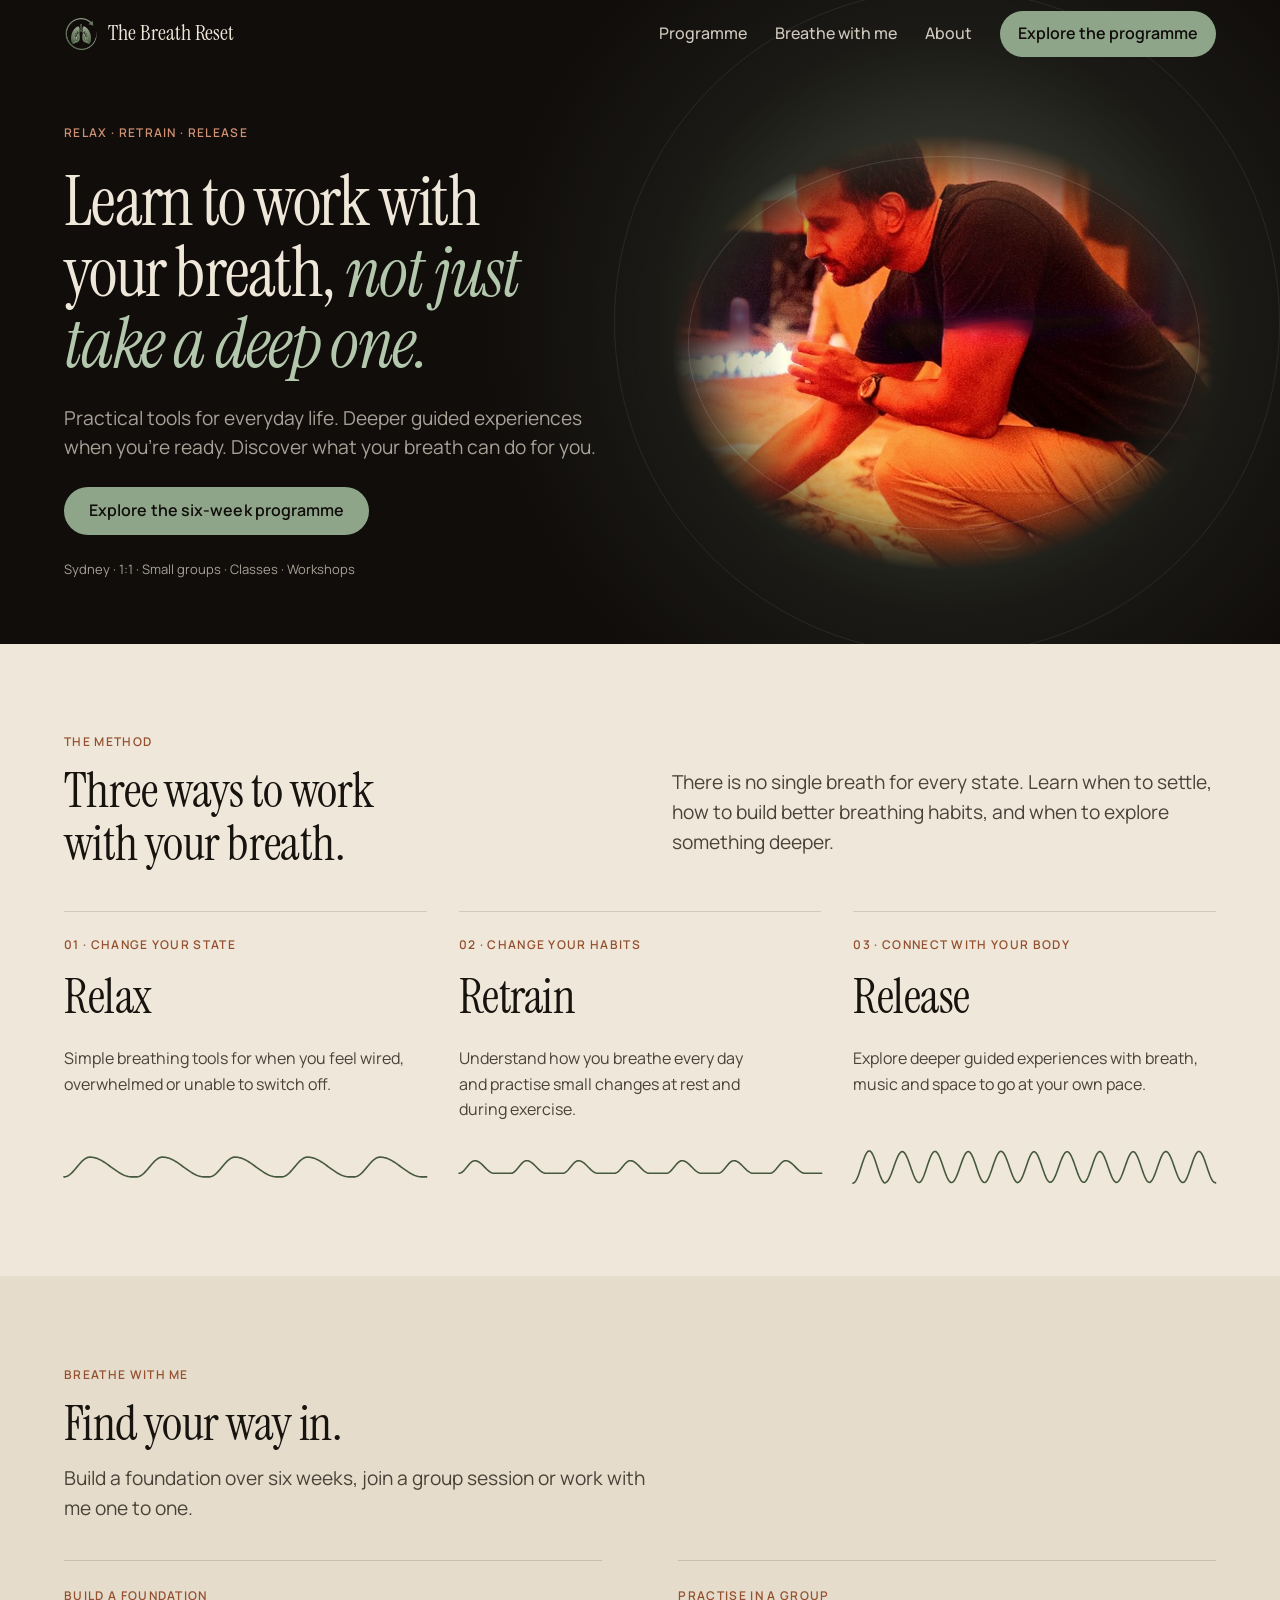
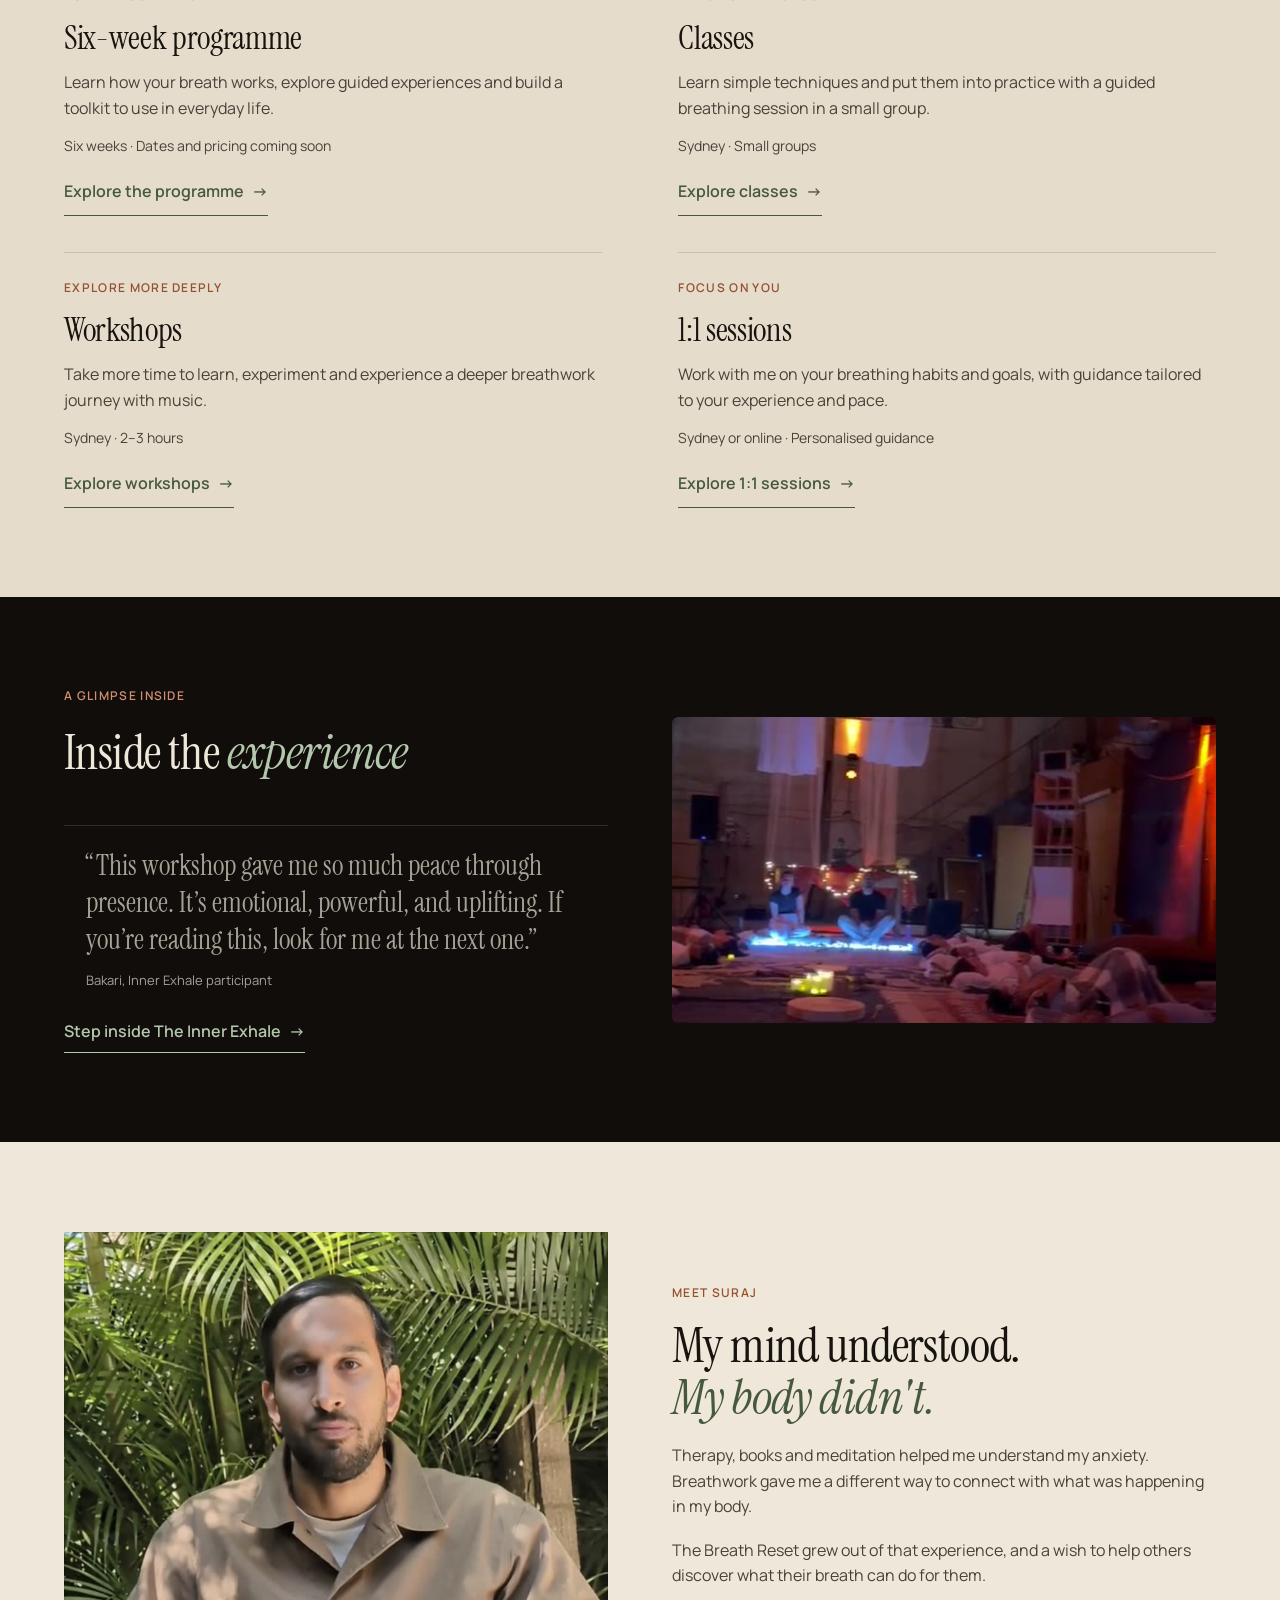
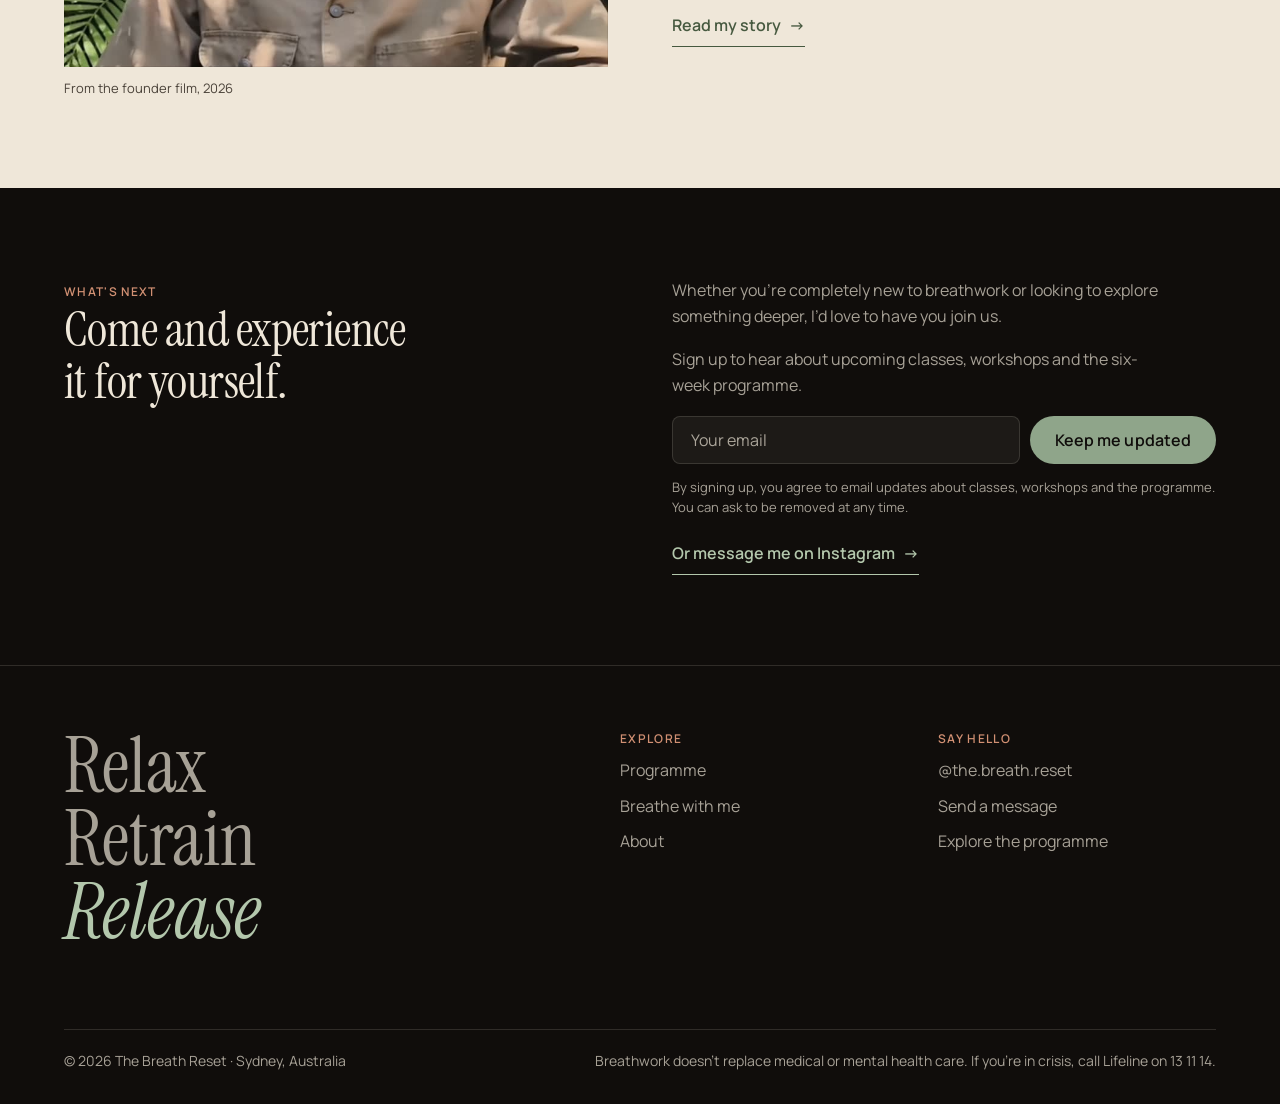
==== commit c912f3b5: "Remove outdated figcaption from hero image in index.html to streamline content presentation." ====
--- a/index.html
+++ b/index.html
@@ -60,7 +60,6 @@
           </div>
           <figure class="hero-figure">
             <img src="assets/photos/hero-suraj-facilitating.jpg" alt="Suraj kneeling beside a participant during breathwork, a hand resting gently on their chest" width="900" height="1125" fetchpriority="high">
-            <figcaption>Breathing, learning and exploring together · The Inner Exhale</figcaption>
           </figure>
         </div>
       </section>
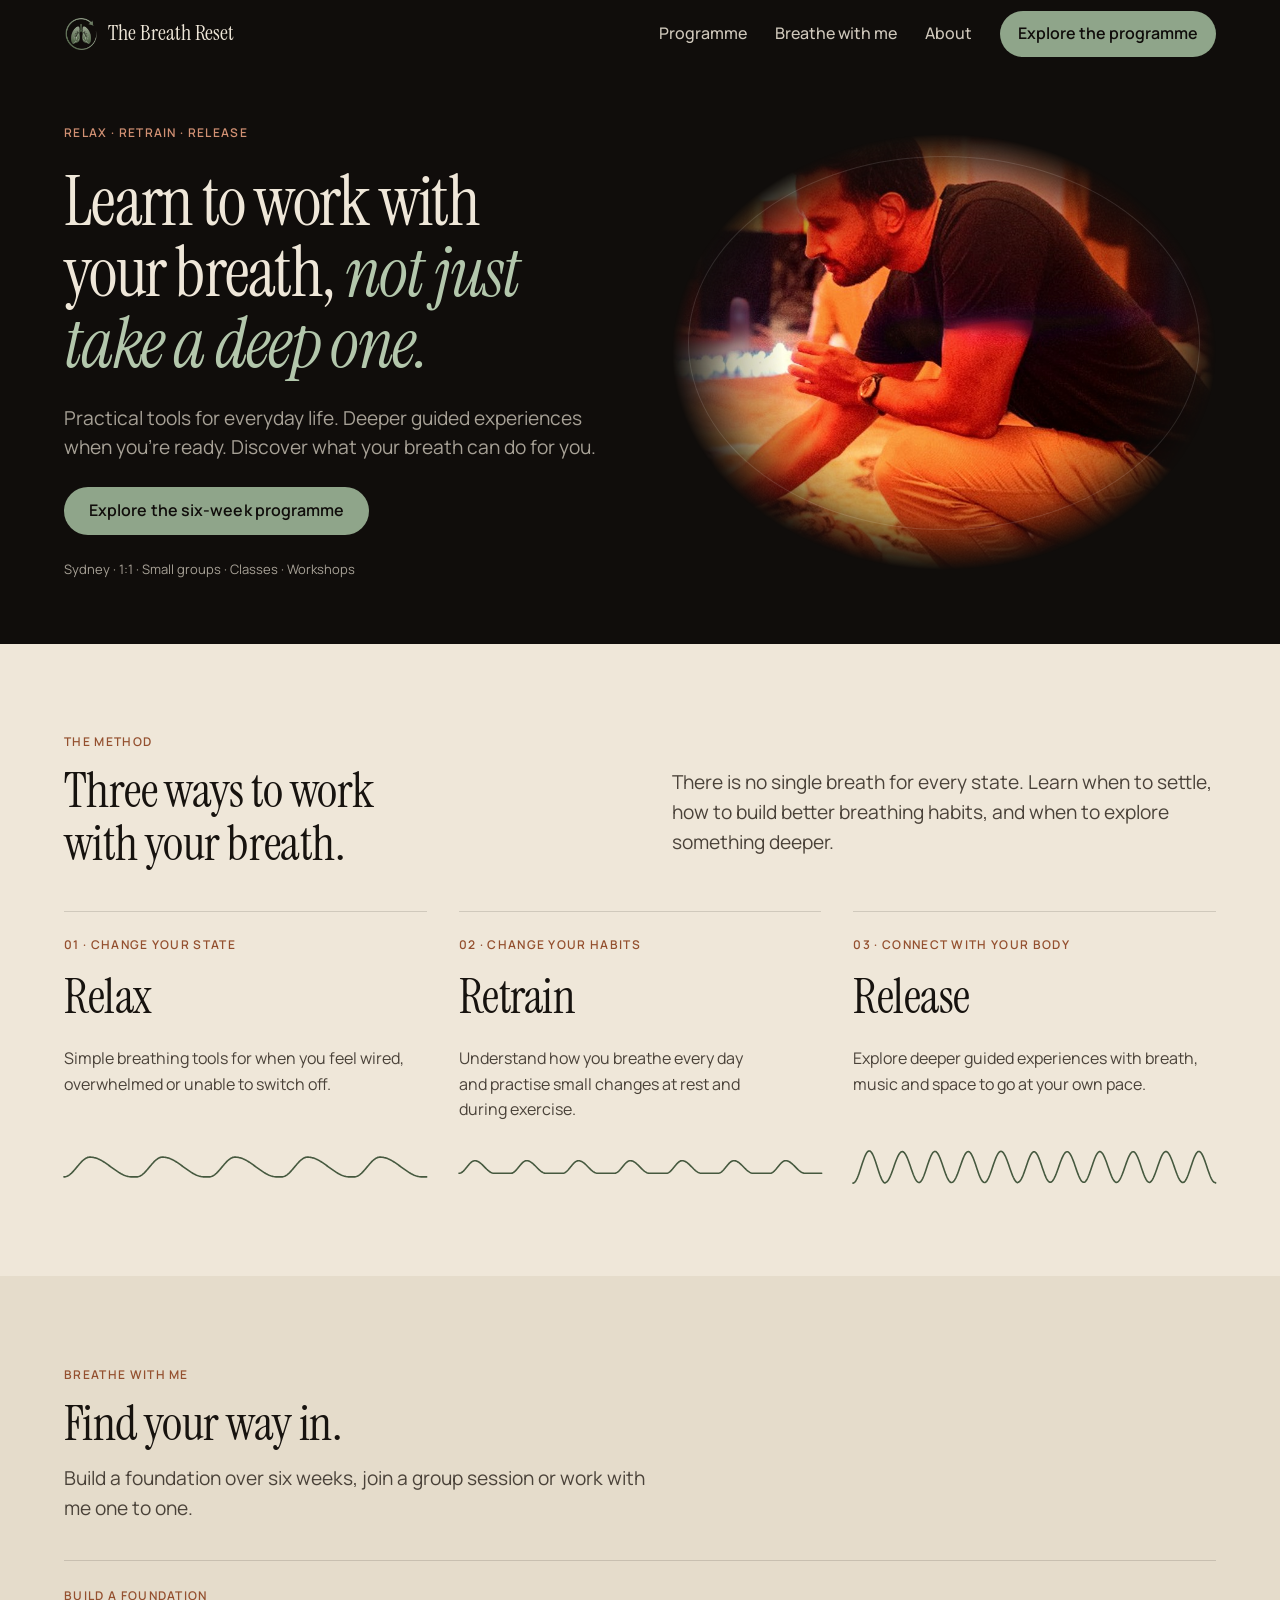
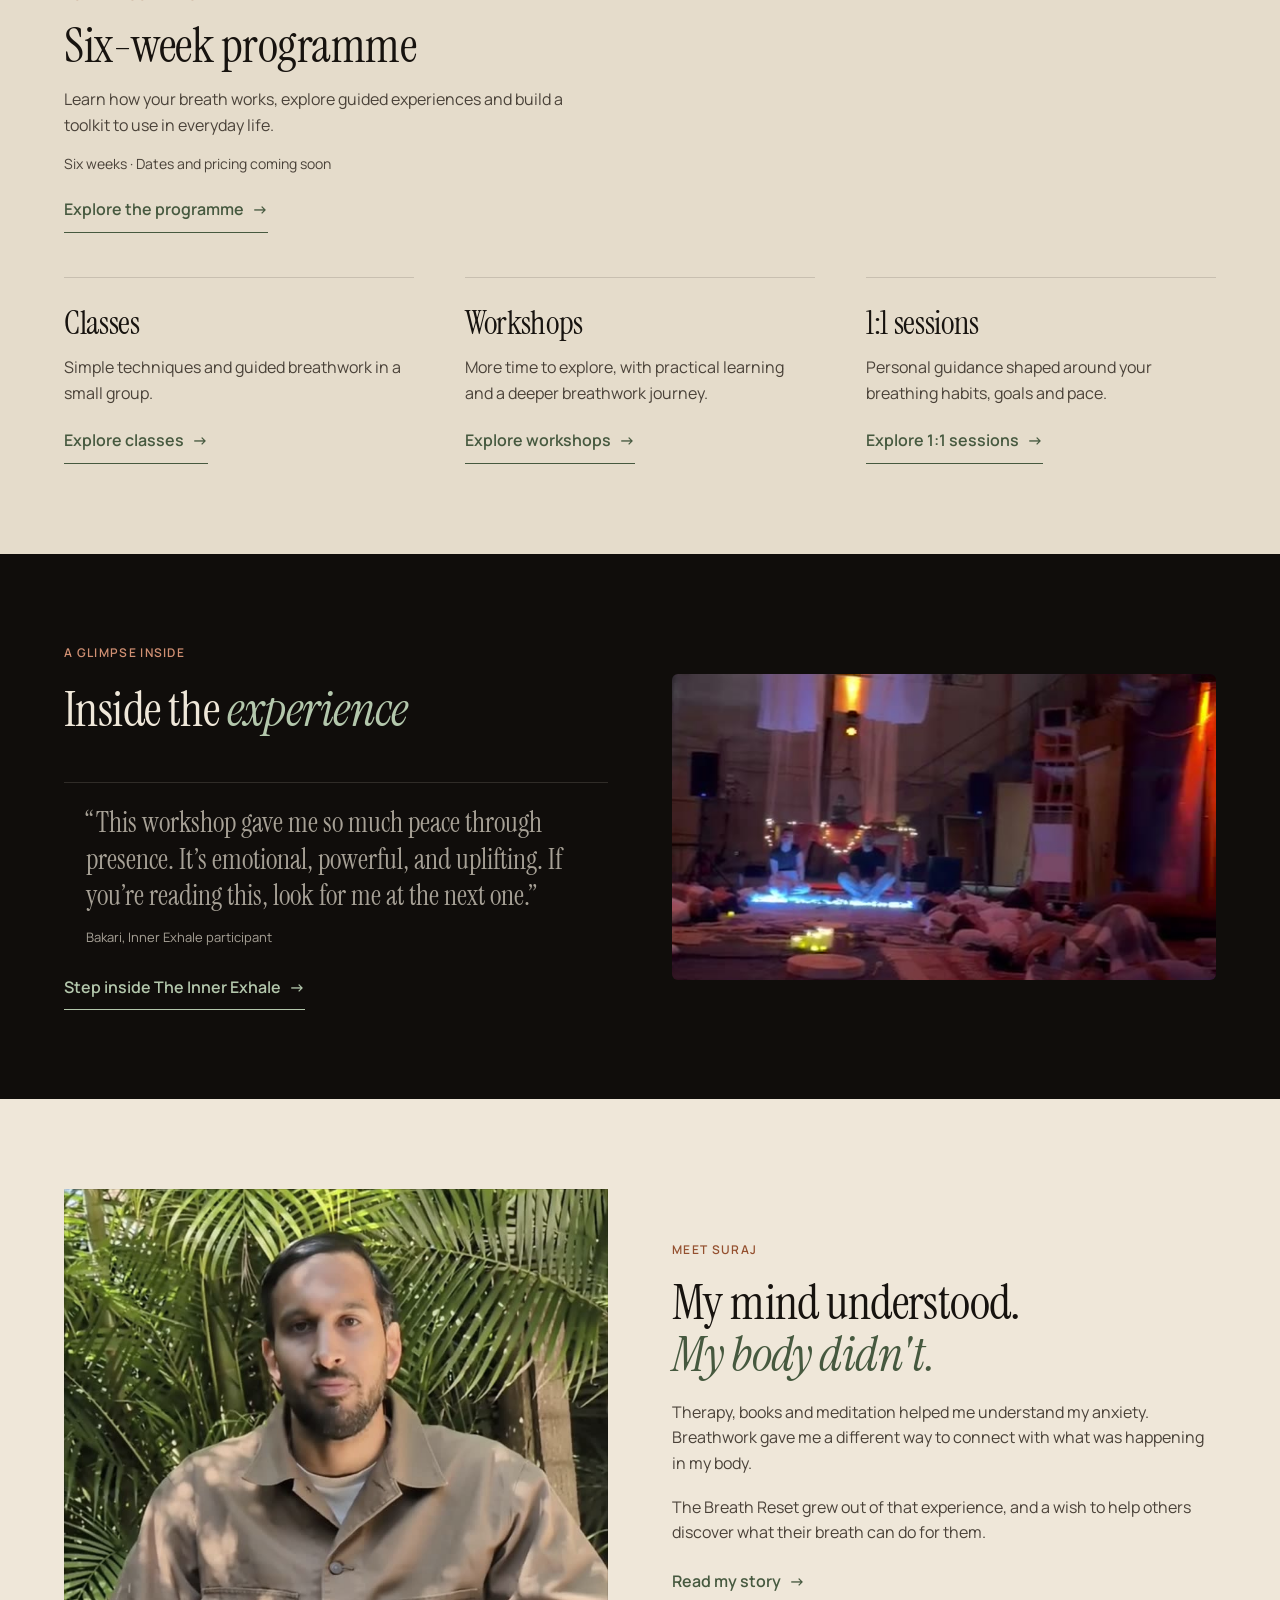
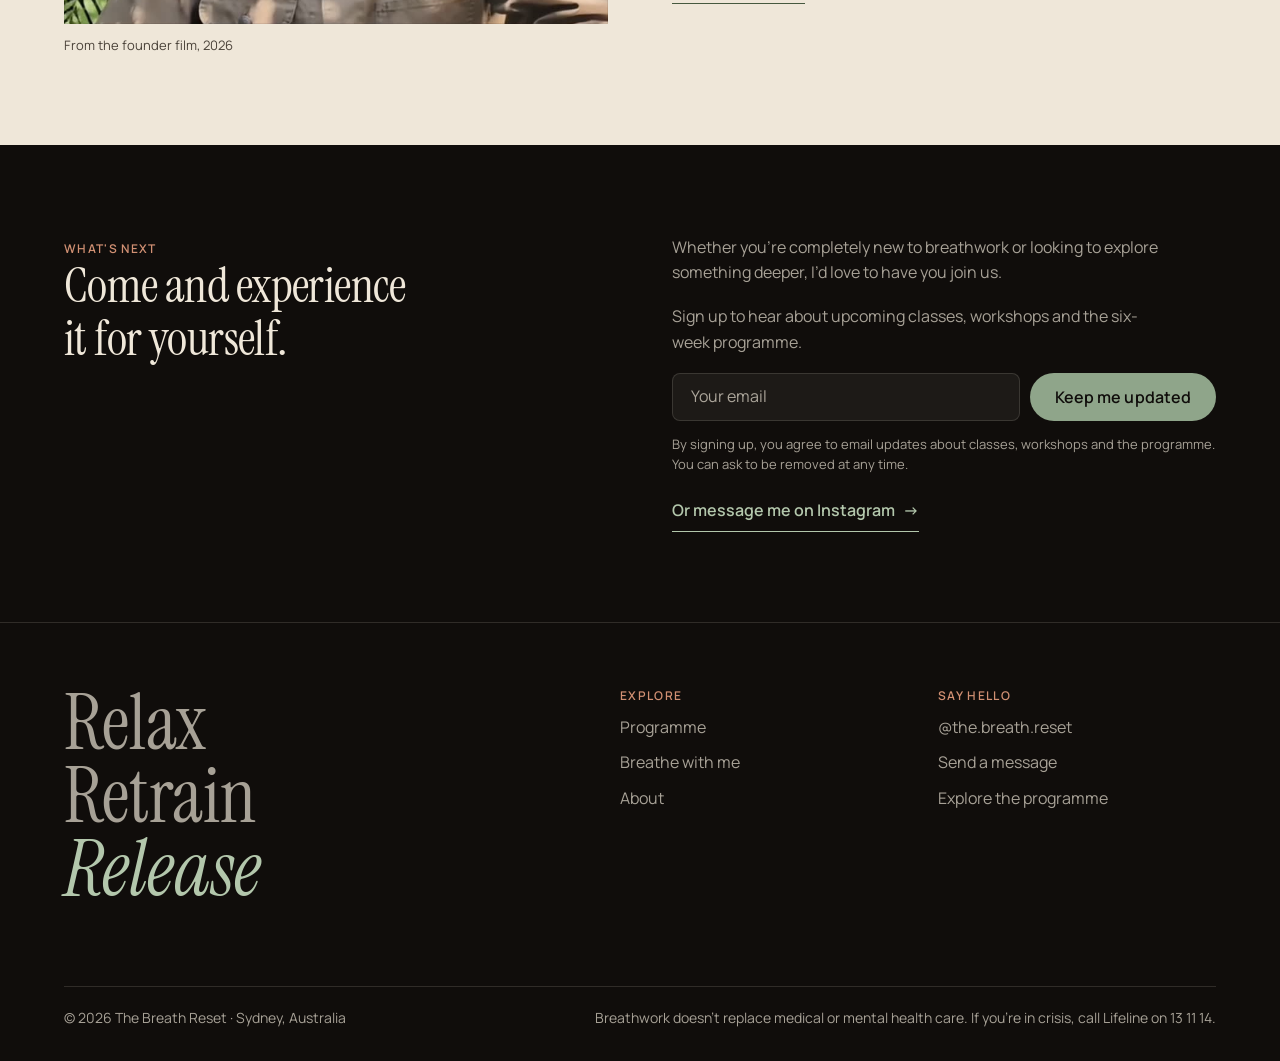
==== commit 9105656b: "Remove breathing orb elements from multiple pages and update content for clarity and engagement. Enh" ====
--- a/index.html
+++ b/index.html
@@ -46,7 +46,6 @@
 
       <!-- 1. Hero -->
       <section class="hero surface-night" aria-labelledby="hero-title">
-        <div class="orb orb-breathing" aria-hidden="true"></div>
 
         <div class="wrap hero-grid">
           <div class="hero-copy">
@@ -83,7 +82,7 @@
             <p class="lede muted">Build a foundation over six weeks, join a group session or work with me one to one.</p>
           </div>
           <div class="home-offerings">
-            <article class="home-offering reveal">
+            <article class="home-offering home-offering-programme reveal">
               <p class="label">Build a foundation</p>
               <h3>Six-week programme</h3>
               <p class="offering-description">Learn how your breath works, explore guided experiences and build a toolkit to use in everyday life.</p>
@@ -91,24 +90,18 @@
               <a class="arrow-link" href="programme.html">Explore the programme</a>
             </article>
             <article class="home-offering reveal">
-              <p class="label">Practise in a group</p>
               <h3>Classes</h3>
-              <p class="offering-description">Learn simple techniques and put them into practice with a guided breathing session in a small group.</p>
-              <p class="offering-detail">Sydney · Small groups</p>
+              <p class="offering-description">Simple techniques and guided breathwork in a small group.</p>
               <a class="arrow-link" href="breathe-with-me.html#classes">Explore classes</a>
             </article>
             <article class="home-offering reveal">
-              <p class="label">Explore more deeply</p>
               <h3>Workshops</h3>
-              <p class="offering-description">Take more time to learn, experiment and experience a deeper breathwork journey with music.</p>
-              <p class="offering-detail">Sydney · 2–3 hours</p>
+              <p class="offering-description">More time to explore, with practical learning and a deeper breathwork journey.</p>
               <a class="arrow-link" href="breathe-with-me.html#workshops">Explore workshops</a>
             </article>
             <article class="home-offering reveal">
-              <p class="label">Focus on you</p>
               <h3>1:1 sessions</h3>
-              <p class="offering-description">Work with me on your breathing habits and goals, with guidance tailored to your experience and pace.</p>
-              <p class="offering-detail">Sydney or online · Personalised guidance</p>
+              <p class="offering-description">Personal guidance shaped around your breathing habits, goals and pace.</p>
               <a class="arrow-link" href="breathe-with-me.html#one-to-one">Explore 1:1 sessions</a>
             </article>
           </div>
--- a/styles.css
+++ b/styles.css
@@ -2608,16 +2608,18 @@
 .refined #breathe .section-head { max-width: 38em; margin-bottom: 36px; }
 .refined .home-offerings {
   display: grid;
-  grid-template-columns: repeat(2, minmax(0, 1fr));
-  gap: 36px clamp(32px, 6vw, 80px);
+  grid-template-columns: repeat(3, minmax(0, 1fr));
+  gap: 36px clamp(24px, 4vw, 56px);
 }
 .refined .home-offering {
   display: grid;
-  grid-template-rows: auto auto 1fr auto auto;
+  grid-template-rows: auto 1fr auto;
   gap: 14px;
   padding-top: 26px;
   border-top: 1px solid var(--line-light);
 }
+.refined .home-offering-programme { grid-column: 1 / -1; grid-template-rows: auto; padding-bottom: 8px; }
+.refined .home-offering.home-offering-programme h3 { font-size: var(--type-section); }
 .refined .home-offering .label { margin: 0; }
 .refined .home-offering h3 {
   font-family: var(--serif);
